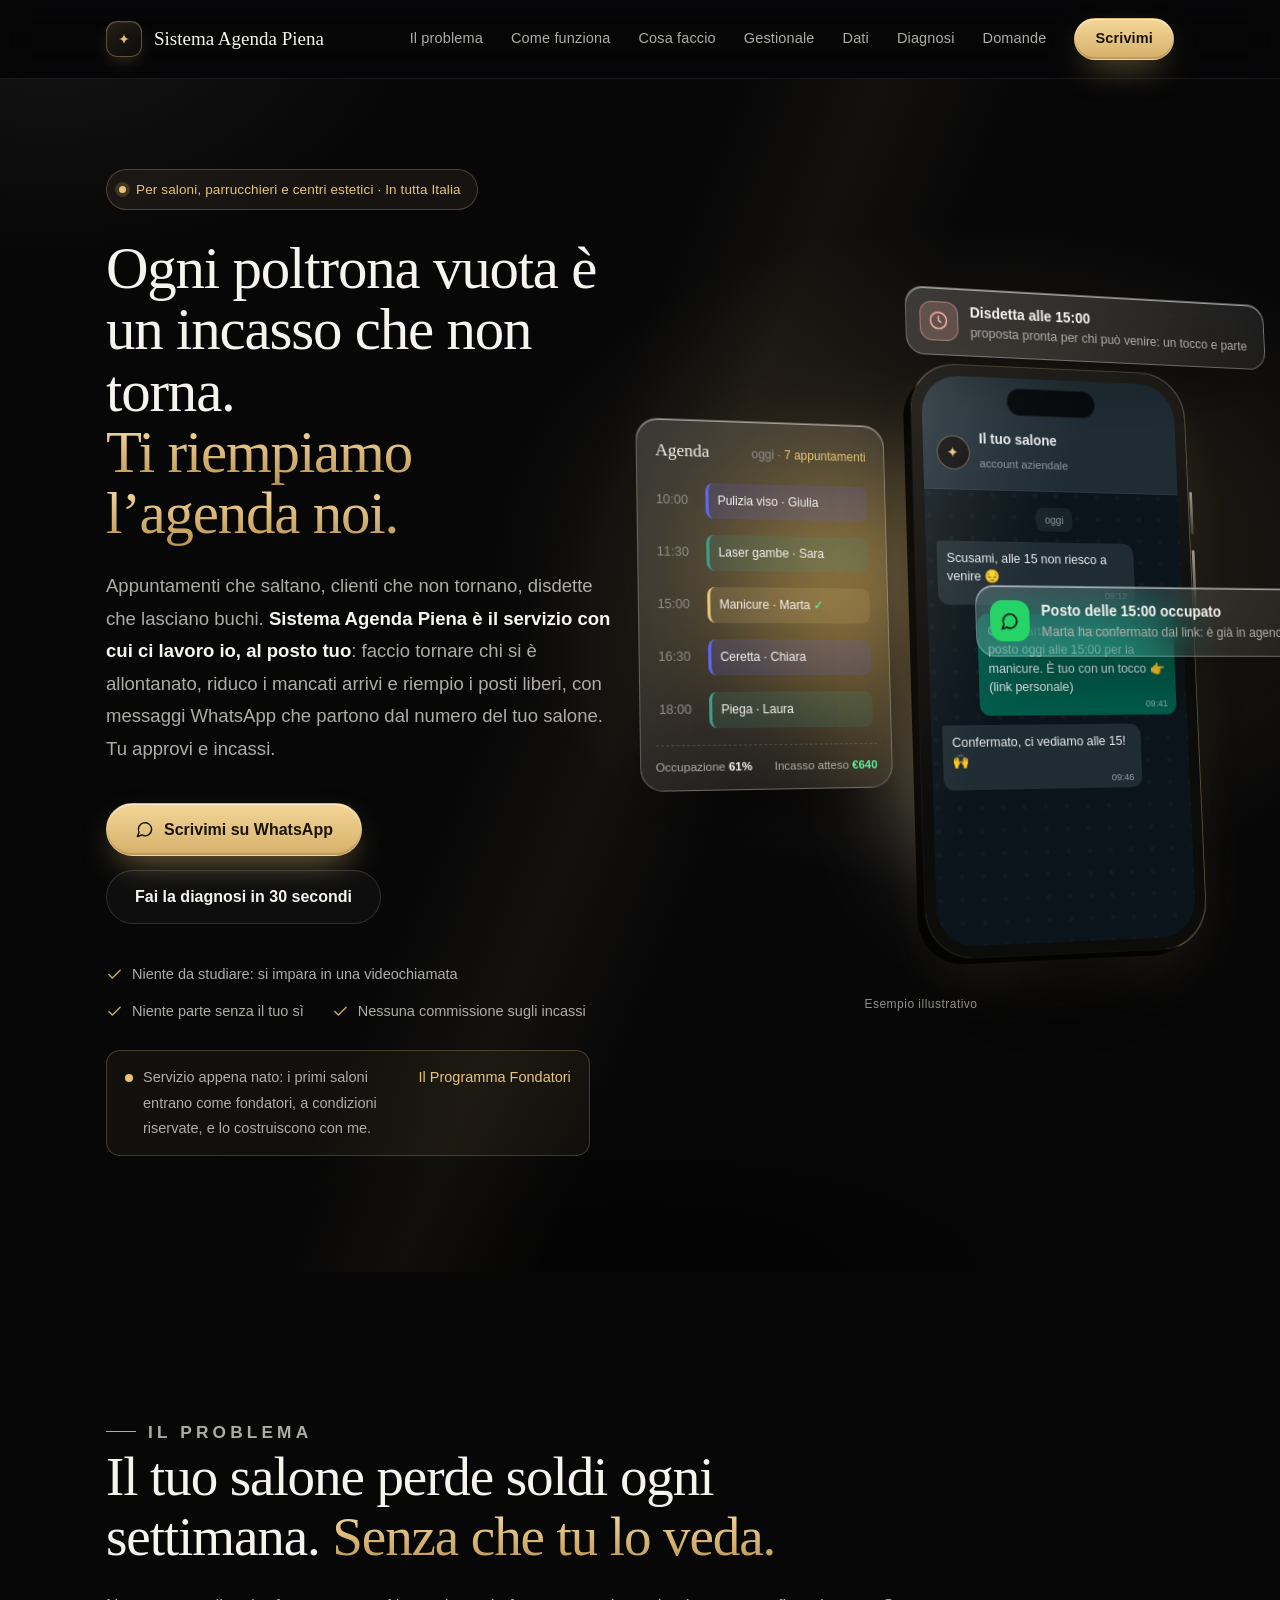
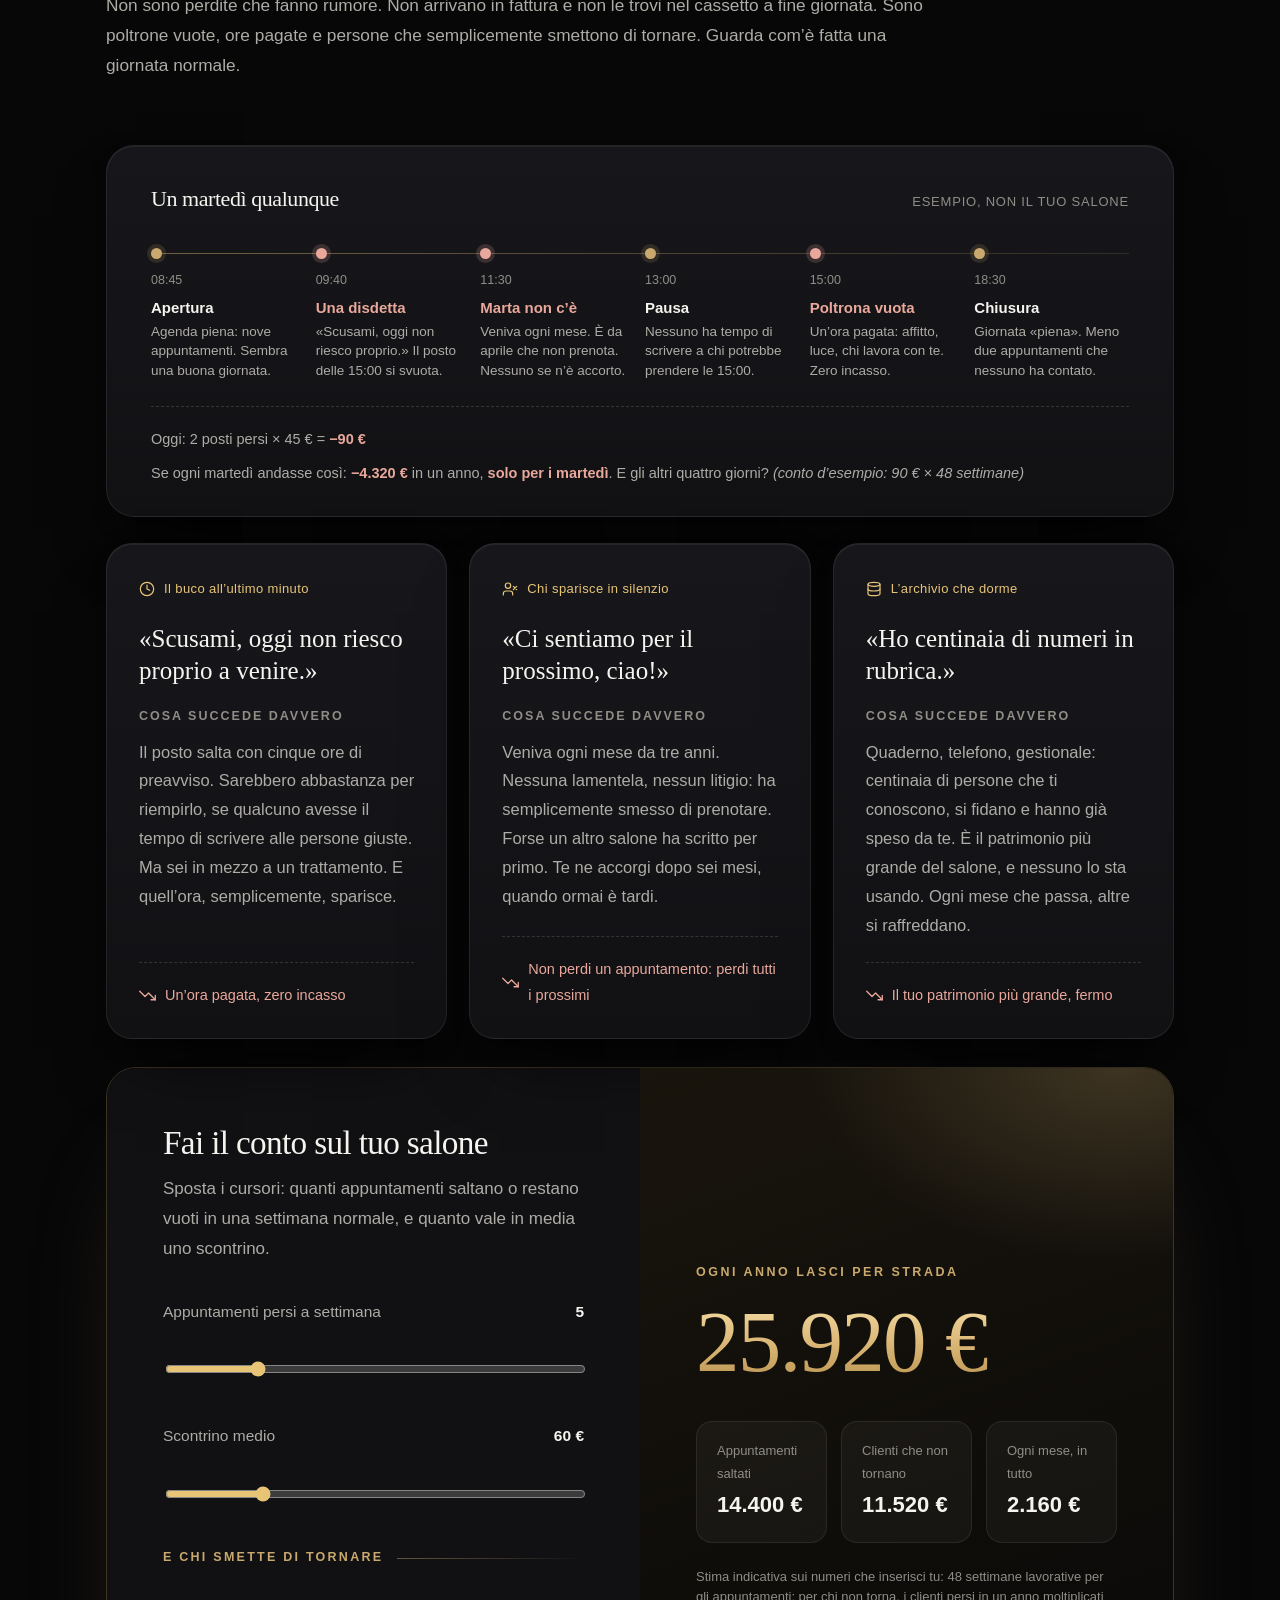
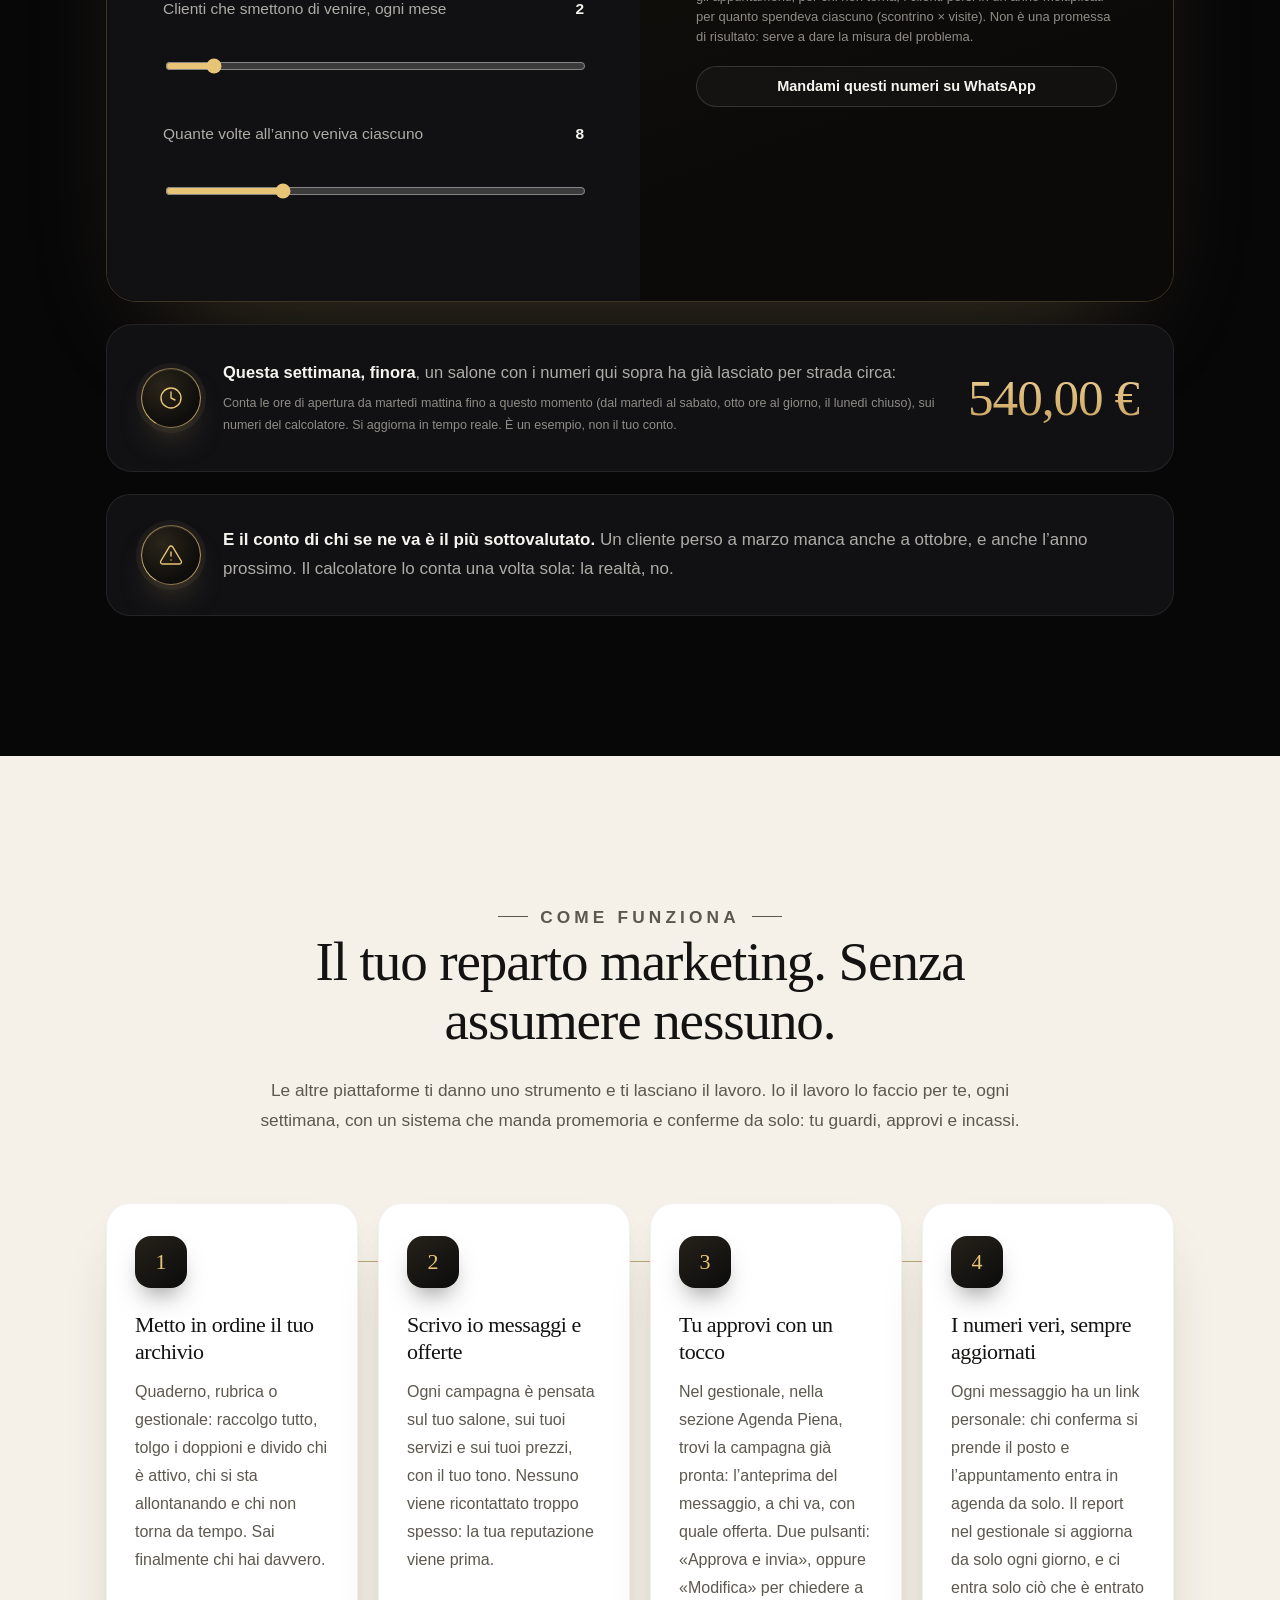
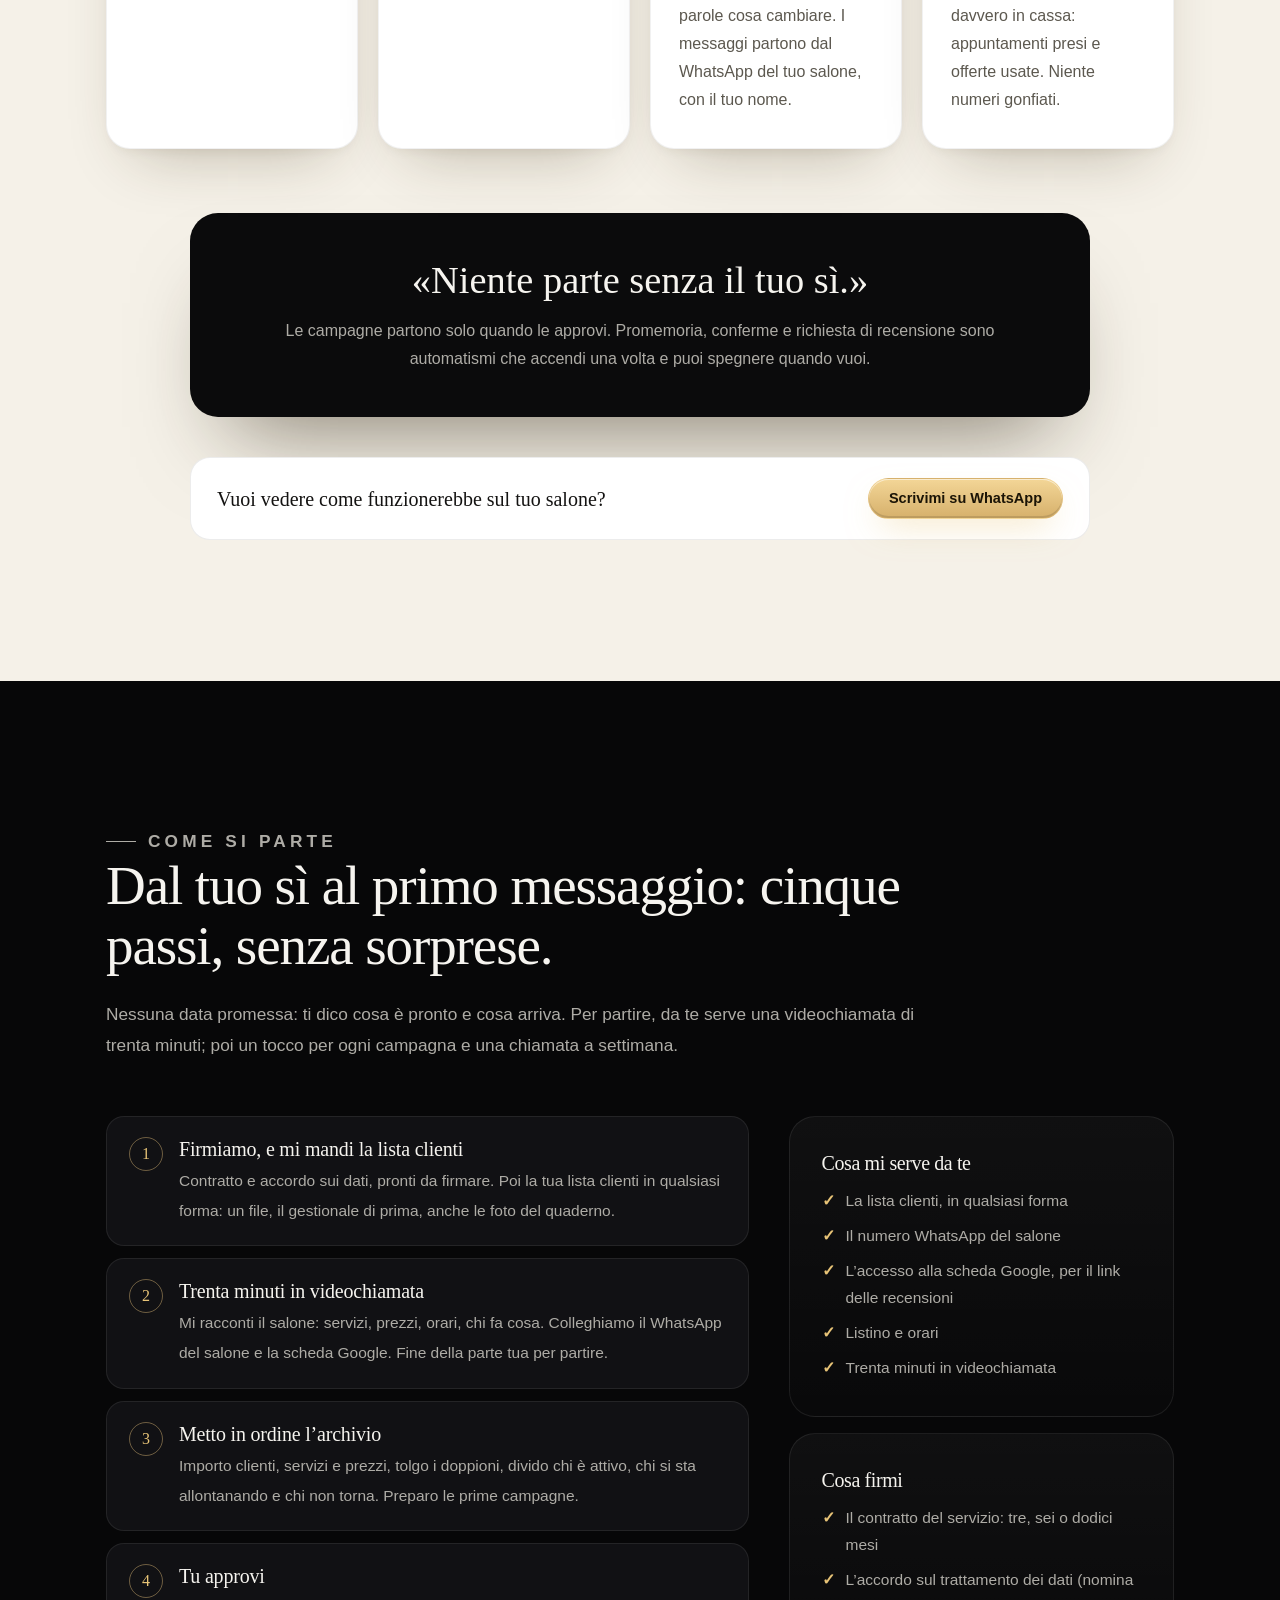
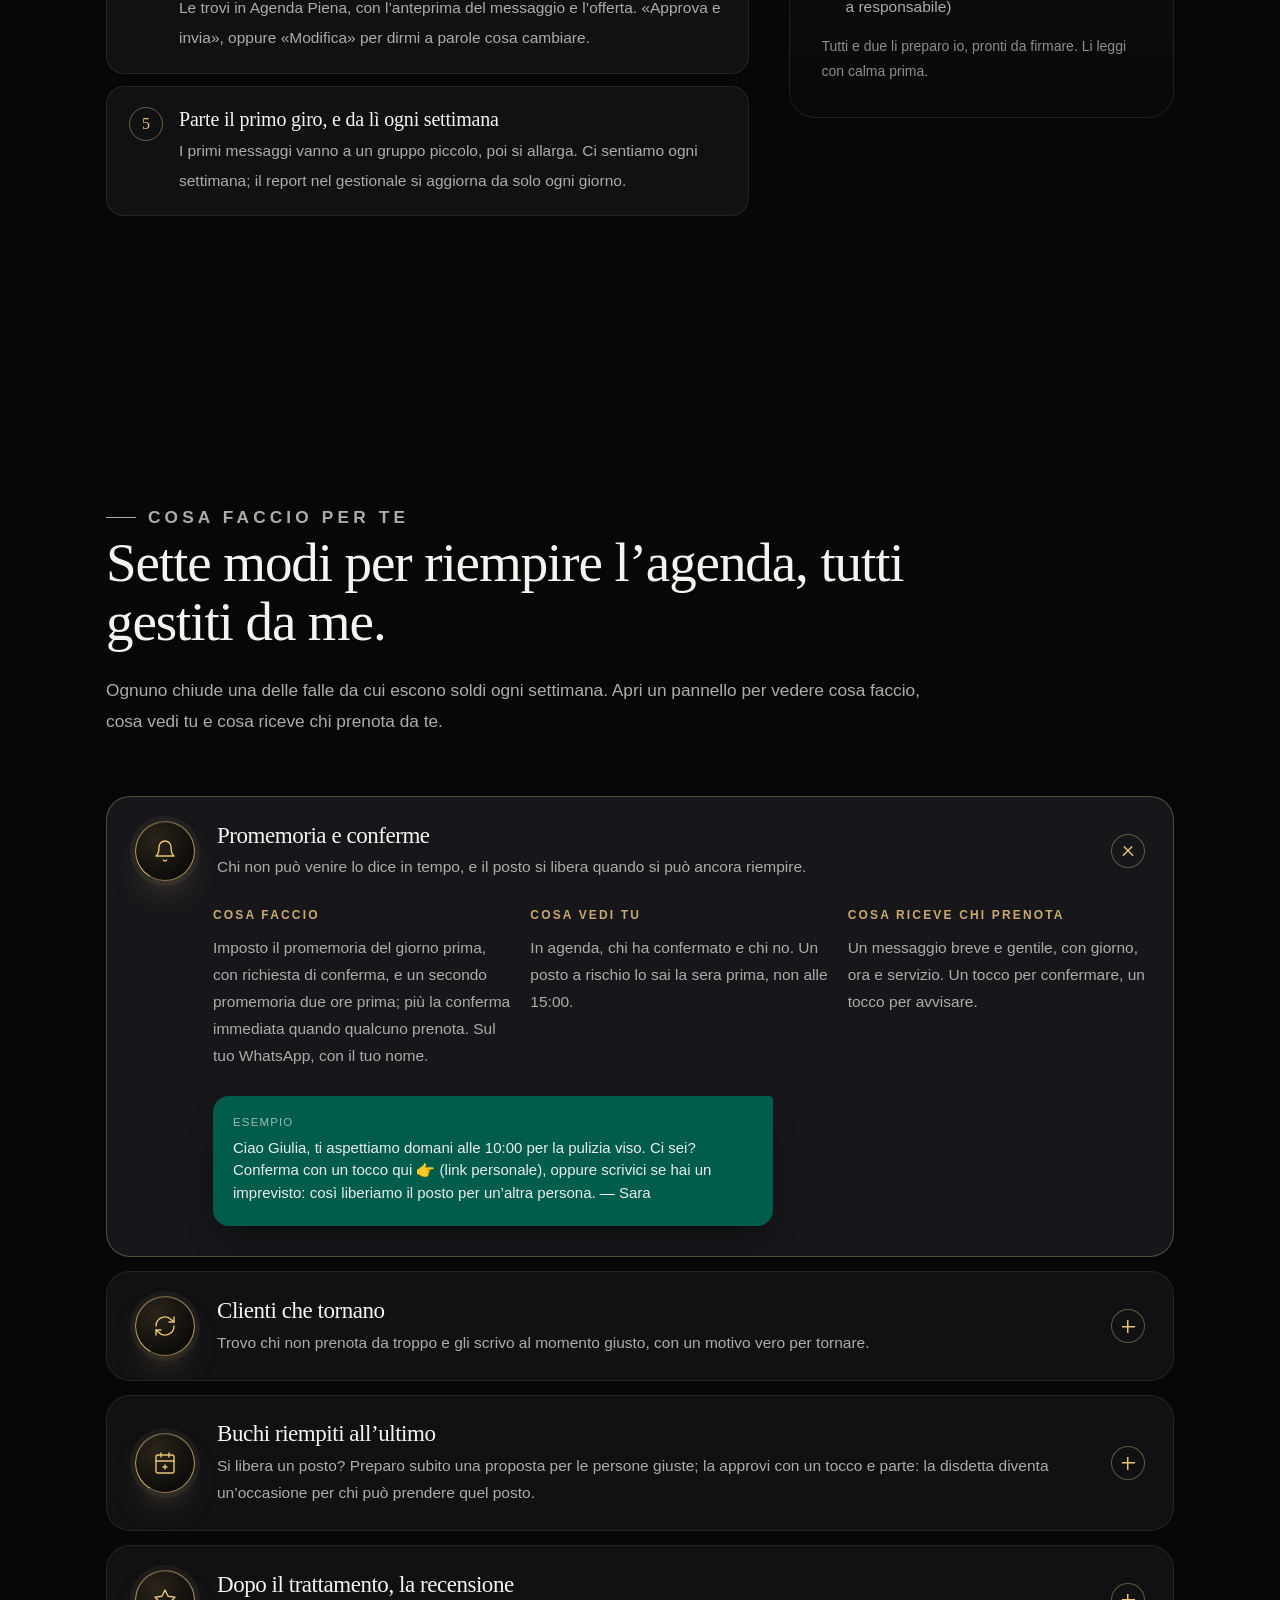
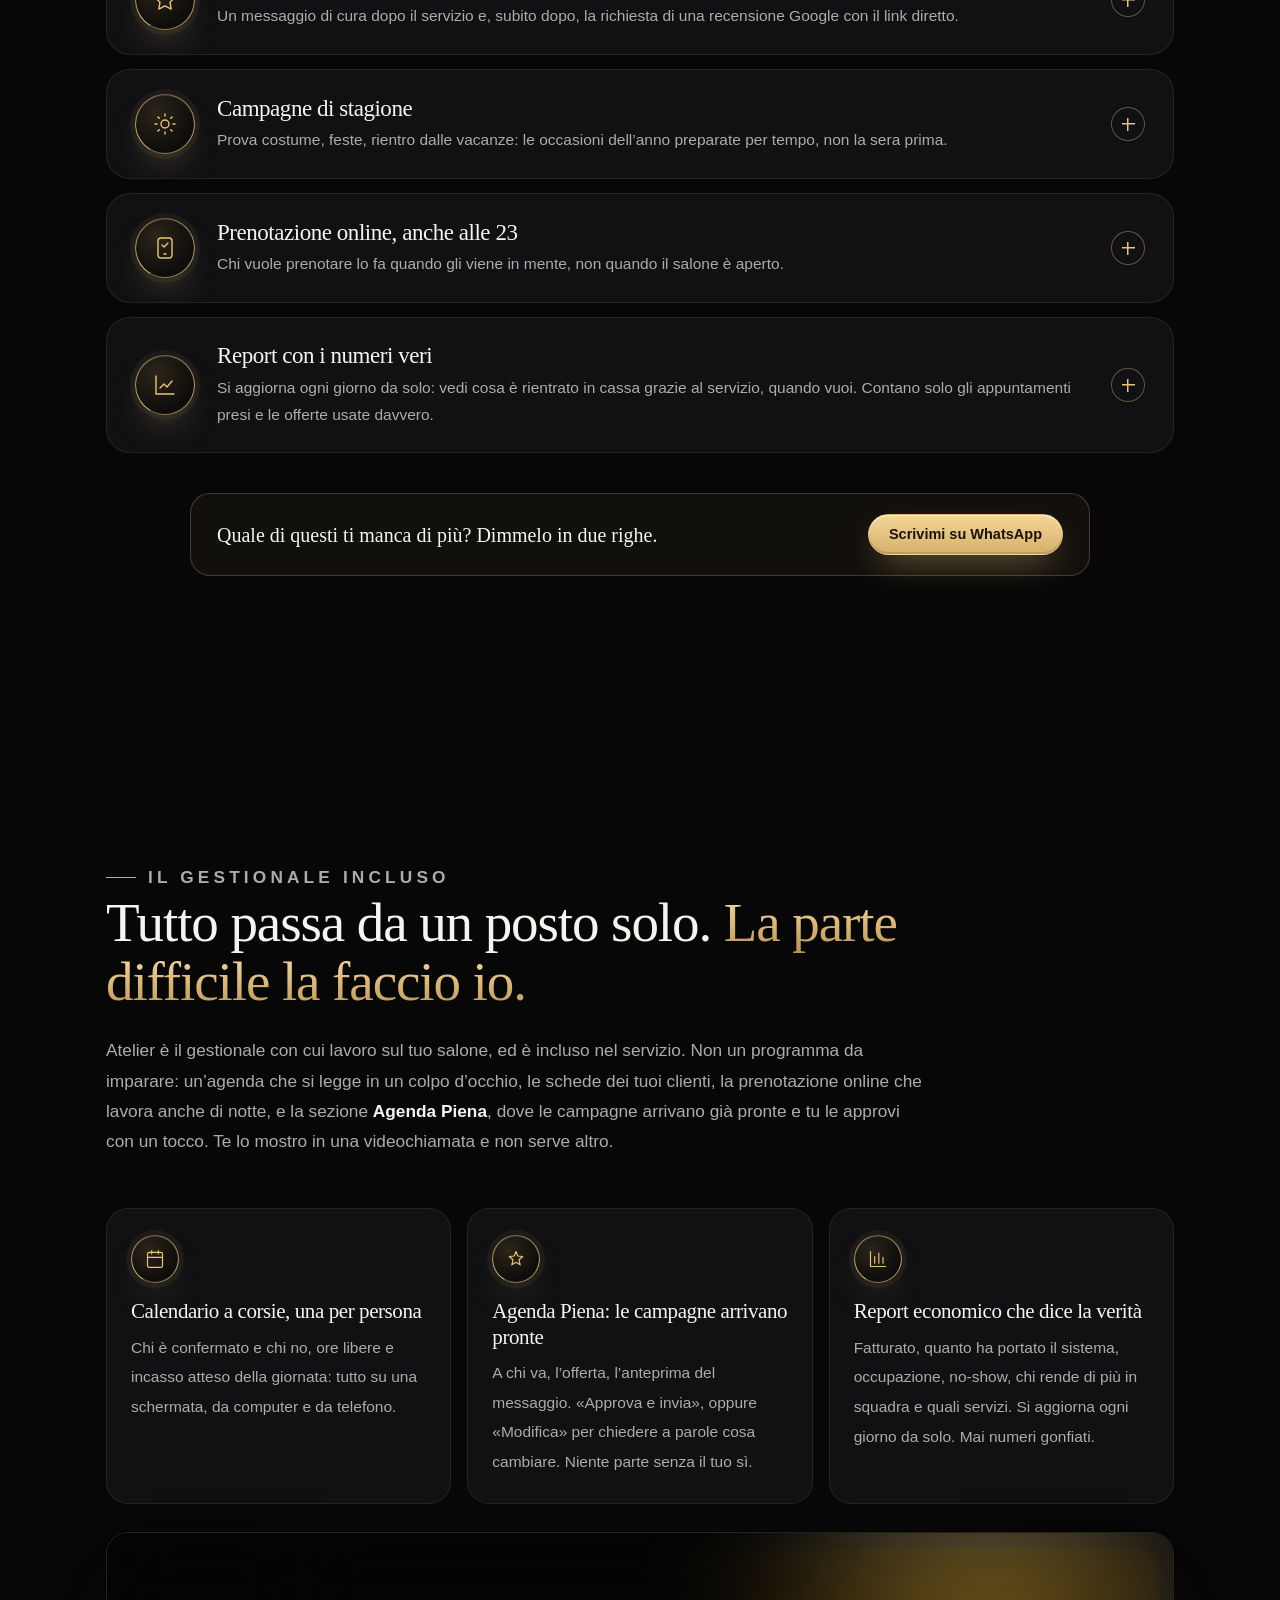
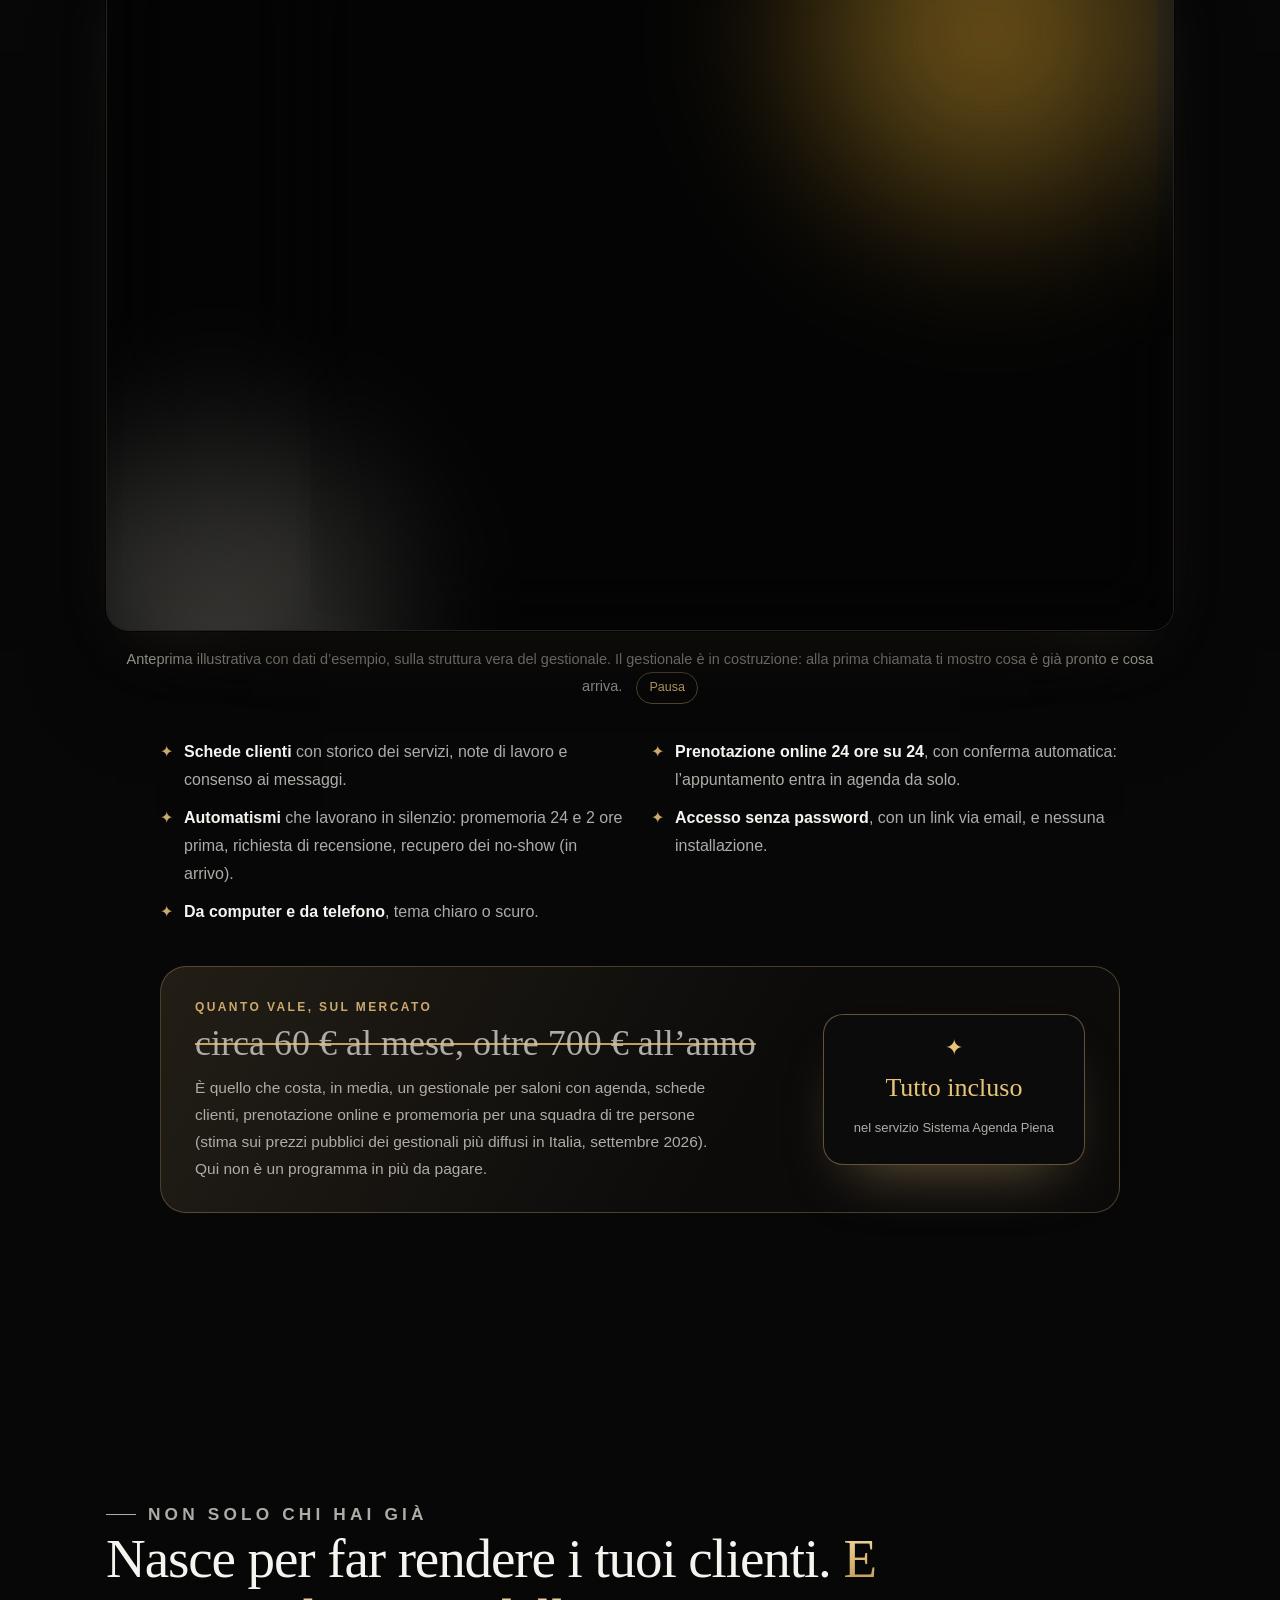
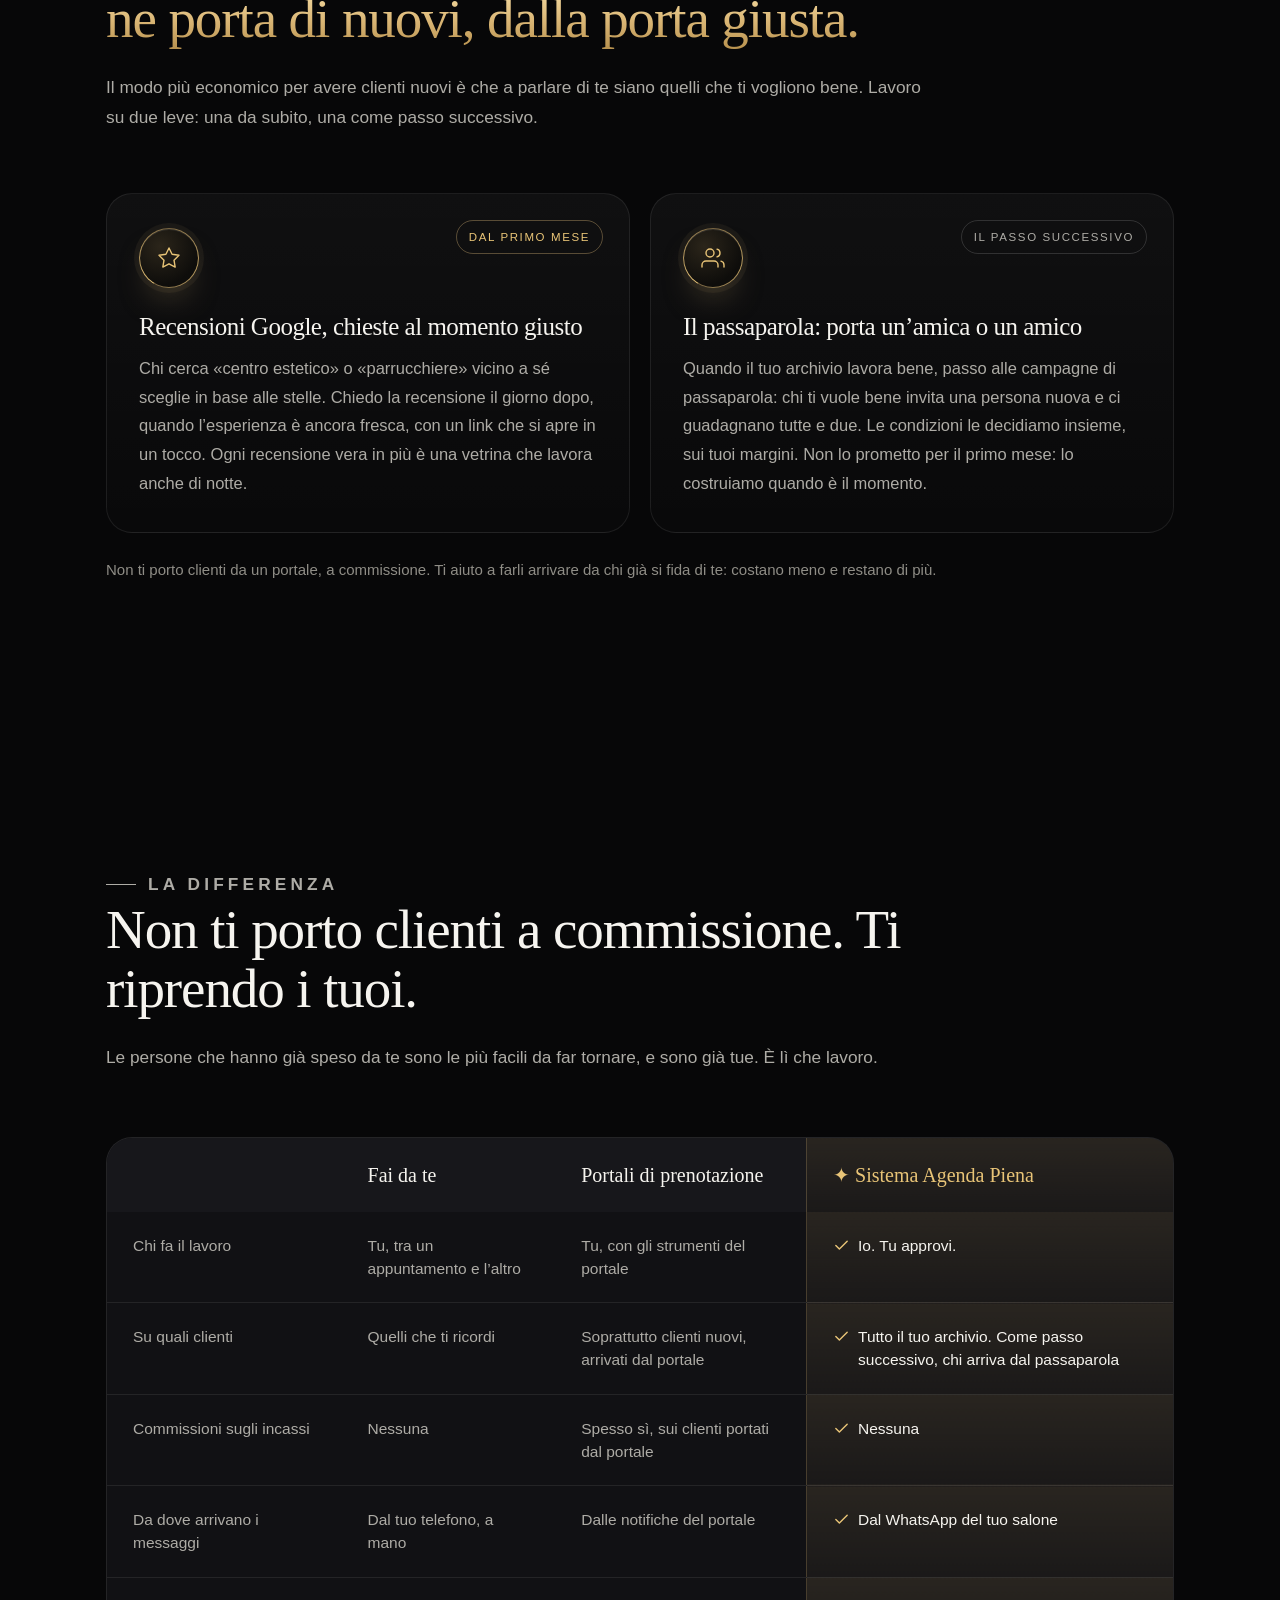
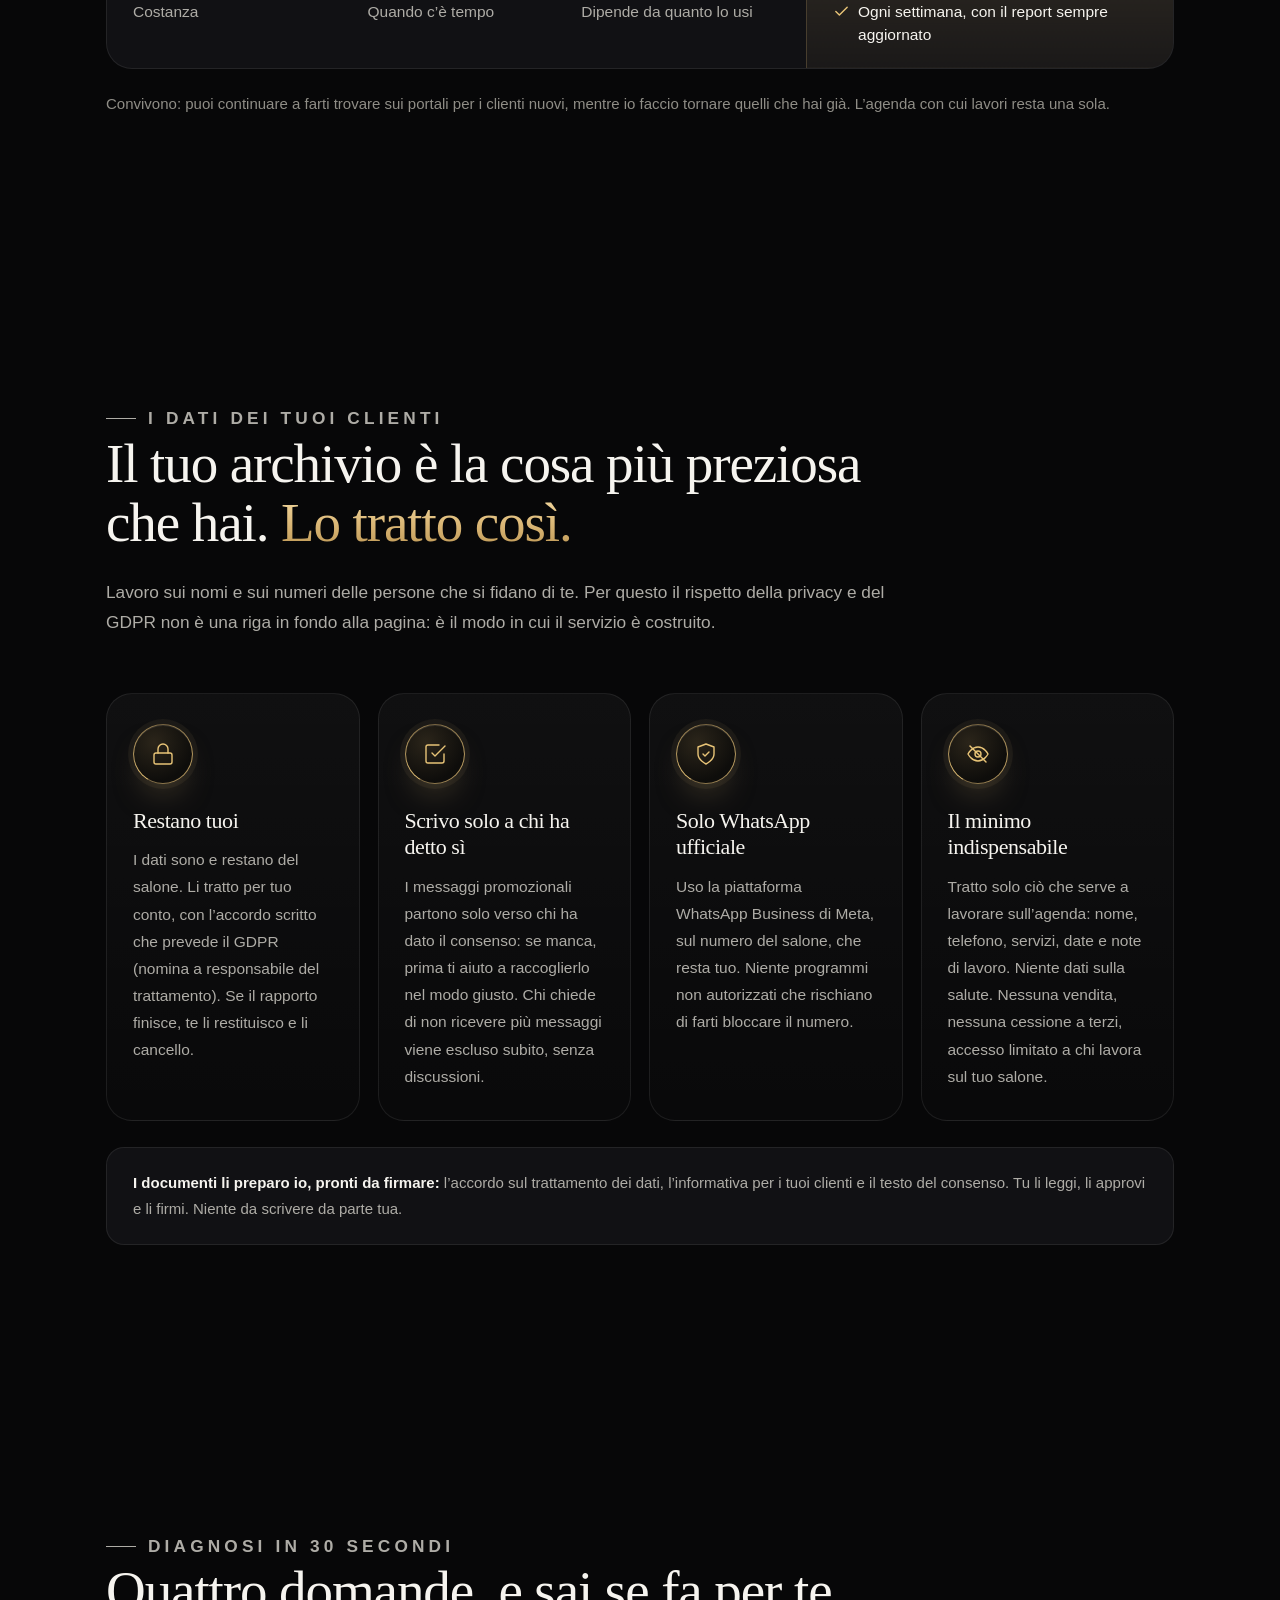
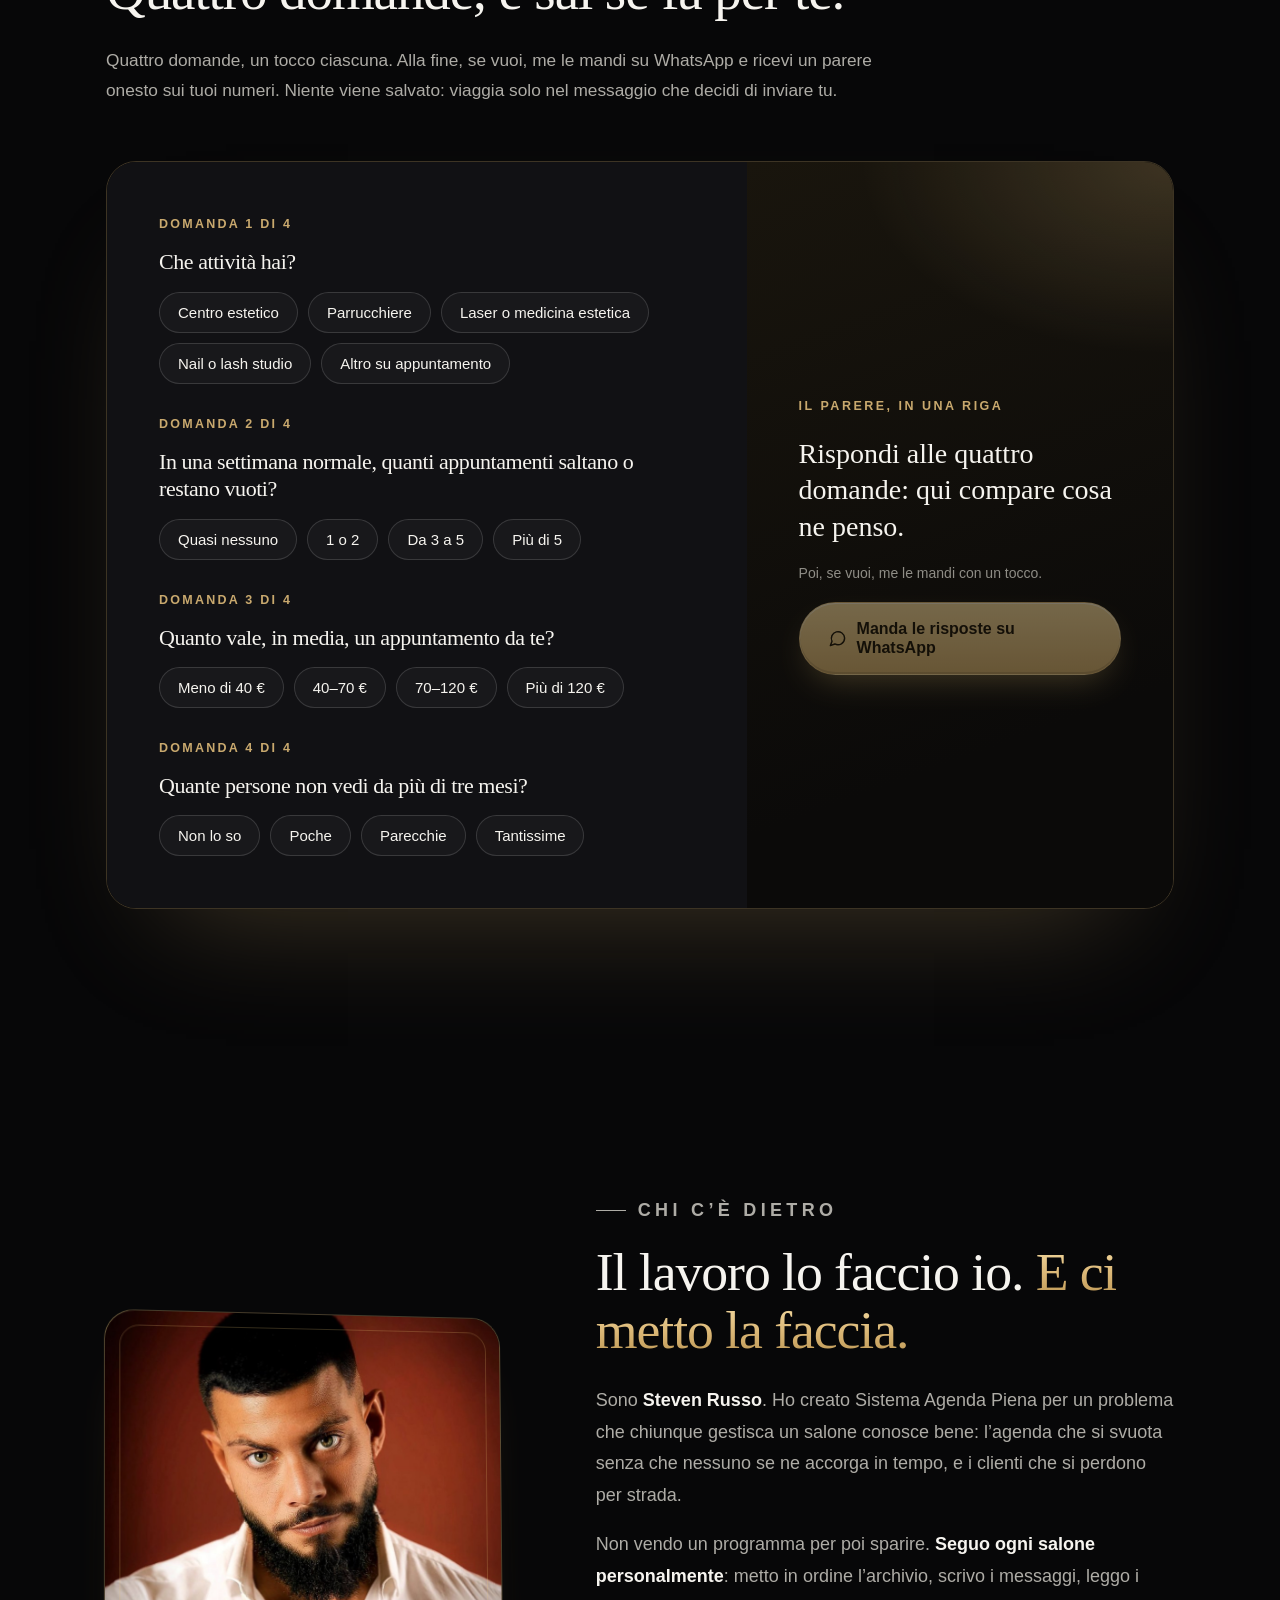
==== index.html @ d2407f97 "Prima pubblicazione del sito di Sistema Agenda Piena Co-Authored-By: Claude Opus 5 <noreply@anthropi" ====
<!doctype html>
<html lang="it">
<head>
<meta charset="utf-8">
<meta name="viewport" content="width=device-width, initial-scale=1">
<title>Sistema Agenda Piena: agenda piena per saloni e centri estetici</title>
<meta name="description" content="Meno appuntamenti mancati, clienti che tornano e buchi riempiti, con WhatsApp dal numero del tuo salone. Milano e provincia in salone, tutta Italia a distanza.">
<link rel="canonical" href="https://sistemaagendapiena.it/">
<meta name="robots" content="index, follow, max-image-preview:large, max-snippet:-1">
<meta name="author" content="Steven Russo">
<meta name="theme-color" content="#070708">
<link rel="icon" href="assets/favicon.svg" type="image/svg+xml">
<link rel="stylesheet" href="assets/site.css">
<link rel="alternate" type="text/plain" href="llms.txt" title="Riassunto per assistenti AI">

<meta property="og:type" content="website">
<meta property="og:locale" content="it_IT">
<meta property="og:site_name" content="Sistema Agenda Piena">
<meta property="og:url" content="https://sistemaagendapiena.it/">
<meta property="og:title" content="Sistema Agenda Piena — Ti riempiamo l’agenda noi">
<meta property="og:description" content="Meno appuntamenti mancati, più clienti che tornano, meno buchi in agenda. Per saloni, parrucchieri e centri estetici. Il lavoro lo faccio io, i messaggi partono dal WhatsApp del tuo salone.">
<meta property="og:image" content="https://sistemaagendapiena.it/assets/og.png">
<meta property="og:image:width" content="1200">
<meta property="og:image:height" content="630">
<meta property="og:image:alt" content="Sistema Agenda Piena — Ti riempiamo l’agenda noi">
<meta name="twitter:card" content="summary_large_image">
<meta name="twitter:title" content="Sistema Agenda Piena — Ti riempiamo l’agenda noi">
<meta name="twitter:description" content="Meno appuntamenti mancati, più clienti che tornano, meno buchi in agenda. Per saloni, parrucchieri e centri estetici.">
<meta name="twitter:image" content="https://sistemaagendapiena.it/assets/og.png">

<script type="application/ld+json">
{
  "@context": "https://schema.org",
  "@graph": [
    {
      "@type": "ProfessionalService",
      "@id": "https://sistemaagendapiena.it/#azienda",
      "name": "Sistema Agenda Piena",
      "legalName": "Russo Steven",
      "alternateName": "Agenda Piena",
      "url": "https://sistemaagendapiena.it/",
      "logo": "https://sistemaagendapiena.it/assets/logo-512.png",
      "image": "https://sistemaagendapiena.it/assets/og.png",
      "description": "Servizio per saloni di bellezza, parrucchieri e centri estetici che fa tornare i clienti che non prenotano da tempo, riduce gli appuntamenti mancati (no-show) e riempie i posti lasciati liberi dalle disdette, con messaggi WhatsApp inviati dal numero del salone. Il lavoro operativo è svolto da Steven Russo; chi gestisce il salone approva ogni invio. Include la richiesta di recensioni Google e, come passo successivo, campagne di passaparola. Il gestionale per agenda e schede clienti è incluso.",
      "slogan": "Ti riempiamo l’agenda noi.",
      "foundingDate": "2026",
      "email": "info@sistemaagendapiena.it",
      "telephone": "+39 338 750 5153",
      "vatID": "IT14794090960",
      "founder": { "@id": "https://sistemaagendapiena.it/#steven-russo" },
      "address": {
        "@type": "PostalAddress",
        "streetAddress": "Via Reali 142, scala 1, interno 1",
        "postalCode": "20037",
        "addressLocality": "Paderno Dugnano",
        "addressRegion": "MI",
        "addressCountry": "IT"
      },
      "areaServed": [
        { "@type": "AdministrativeArea", "name": "Città metropolitana di Milano" },
        { "@type": "AdministrativeArea", "name": "Lombardia" },
        { "@type": "Country", "name": "Italia" }
      ],
      "knowsAbout": [
        "riduzione degli appuntamenti mancati (no-show) in saloni e centri estetici",
        "riattivazione dei clienti che non tornano nei saloni di bellezza",
        "gestione delle disdette dell’ultimo minuto e riempimento dei buchi in agenda",
        "promemoria e conferme degli appuntamenti su WhatsApp",
        "richiesta di recensioni Google per saloni e centri estetici",
        "campagne di passaparola per parrucchieri ed estetiste",
        "marketing sull’archivio clienti per attività su appuntamento",
        "fidelizzazione dei clienti di saloni e centri estetici"
      ],
      "contactPoint": {
        "@type": "ContactPoint",
        "contactType": "informazioni commerciali",
        "telephone": "+39 338 750 5153",
        "email": "info@sistemaagendapiena.it",
        "availableLanguage": "Italian",
        "areaServed": "IT"
      }
    },
    {
      "@type": "Person",
      "@id": "https://sistemaagendapiena.it/#steven-russo",
      "name": "Steven Russo",
      "image": "https://sistemaagendapiena.it/assets/steven-russo-square.jpg",
      "jobTitle": "Fondatore di Sistema Agenda Piena",
      "worksFor": { "@id": "https://sistemaagendapiena.it/#azienda" },
      "email": "info@sistemaagendapiena.it",
      "knowsAbout": ["riduzione dei no-show nei saloni", "riattivazione clienti", "marketing WhatsApp per centri estetici"],
      "address": { "@type": "PostalAddress", "addressLocality": "Paderno Dugnano", "addressRegion": "MI", "addressCountry": "IT" }
    },
    {
      "@type": "Service",
      "@id": "https://sistemaagendapiena.it/#servizio",
      "name": "Sistema Agenda Piena",
      "serviceType": "Riattivazione clienti, riduzione dei no-show e riempimento dell’agenda per saloni e centri estetici",
      "provider": { "@id": "https://sistemaagendapiena.it/#azienda" },
      "areaServed": [
        { "@type": "AdministrativeArea", "name": "Città metropolitana di Milano" },
        { "@type": "Country", "name": "Italia" }
      ],
      "audience": { "@type": "BusinessAudience", "audienceType": "Saloni di bellezza, parrucchieri, centri estetici, centri laser, nail e lash studio" },
      "description": "Servizio svolto per conto del salone: ordine e segmentazione dell’archivio clienti, promemoria e conferme degli appuntamenti su WhatsApp, campagne per far tornare i clienti fermi, proposte per riempire i posti liberati all’ultimo minuto, messaggi dopo il servizio e richiesta di recensioni Google, campagne stagionali, report economico aggiornato ogni giorno. Come passo successivo, campagne di passaparola. I messaggi partono dal numero WhatsApp del salone e vengono inviati solo dopo l’approvazione di chi gestisce il salone. Gestionale incluso.",
      "hasOfferCatalog": {
        "@type": "OfferCatalog",
        "name": "Cosa comprende il servizio",
        "itemListElement": [
          { "@type": "Offer", "itemOffered": { "@type": "Service", "name": "Promemoria e conferme degli appuntamenti su WhatsApp" } },
          { "@type": "Offer", "itemOffered": { "@type": "Service", "name": "Riattivazione dei clienti che non tornano" } },
          { "@type": "Offer", "itemOffered": { "@type": "Service", "name": "Riempimento dei posti liberati da disdette all’ultimo minuto" } },
          { "@type": "Offer", "itemOffered": { "@type": "Service", "name": "Messaggi dopo il servizio e richiesta di recensioni Google" } },
          { "@type": "Offer", "itemOffered": { "@type": "Service", "name": "Campagne stagionali" } },
          { "@type": "Offer", "itemOffered": { "@type": "Service", "name": "Prenotazione online 24 ore su 24 con conferma automatica" } },
          { "@type": "Offer", "itemOffered": { "@type": "Service", "name": "Report economico aggiornato ogni giorno con i risultati incassati" } },
          { "@type": "Offer", "itemOffered": { "@type": "SoftwareApplication", "name": "Gestionale Atelier: agenda, schede clienti, prenotazione online (in costruzione)", "applicationCategory": "BusinessApplication", "description": "Incluso nel servizio. In costruzione: alla prima chiamata viene mostrato cosa è già pronto e cosa arriva." } }
        ]
      }
    },
    {
      "@type": "WebSite",
      "@id": "https://sistemaagendapiena.it/#sito",
      "url": "https://sistemaagendapiena.it/",
      "name": "Sistema Agenda Piena",
      "inLanguage": "it-IT",
      "publisher": { "@id": "https://sistemaagendapiena.it/#azienda" }
    },
    {
      "@type": "WebPage",
      "@id": "https://sistemaagendapiena.it/#pagina",
      "url": "https://sistemaagendapiena.it/",
      "name": "Sistema Agenda Piena: agenda piena per saloni e centri estetici",
      "isPartOf": { "@id": "https://sistemaagendapiena.it/#sito" },
      "about": { "@id": "https://sistemaagendapiena.it/#servizio" },
      "primaryImageOfPage": "https://sistemaagendapiena.it/assets/og.png",
      "inLanguage": "it-IT",
      "dateModified": "2026-09-16"
    },
    {
      "@type": "ItemList",
      "@id": "https://sistemaagendapiena.it/#guide",
      "name": "Guide per chi gestisce un salone",
      "itemListElement": [
        { "@type": "ListItem", "position": 1, "url": "https://sistemaagendapiena.it/guide/appuntamenti-mancati.html", "name": "Clienti che non si presentano: come ridurre gli appuntamenti mancati" },
        { "@type": "ListItem", "position": 2, "url": "https://sistemaagendapiena.it/guide/clienti-che-non-tornano.html", "name": "Clienti che non tornano più: come riattivarli senza essere insistenti" },
        { "@type": "ListItem", "position": 3, "url": "https://sistemaagendapiena.it/guide/buchi-in-agenda.html", "name": "Disdette all’ultimo minuto: come riempire i buchi in agenda" },
        { "@type": "ListItem", "position": 4, "url": "https://sistemaagendapiena.it/guide/recensioni-google.html", "name": "Come avere più recensioni Google per il tuo salone" },
        { "@type": "ListItem", "position": 5, "url": "https://sistemaagendapiena.it/guide/passaparola.html", "name": "Il passaparola che funziona: porta un’amica o un amico, senza svendere" }
      ]
    },
    {
      "@type": "FAQPage",
      "@id": "https://sistemaagendapiena.it/#domande",
      "mainEntity": [
        {
          "@type": "Question",
          "name": "Che cos’è Sistema Agenda Piena?",
          "acceptedAnswer": { "@type": "Answer", "text": "Sistema Agenda Piena è un servizio per saloni di bellezza, parrucchieri e centri estetici che fa tornare i clienti che non prenotano da tempo, riduce gli appuntamenti mancati e riempie i posti lasciati liberi dalle disdette. I messaggi partono su WhatsApp dal numero del salone. Il lavoro, cioè mettere in ordine l’archivio clienti, scrivere messaggi e offerte e leggere i risultati, lo faccio io, Steven Russo; chi gestisce il salone approva ogni invio. Il gestionale per agenda e schede clienti è incluso nel servizio." }
        },
        {
          "@type": "Question",
          "name": "Come si riducono gli appuntamenti mancati in un salone o in un centro estetico?",
          "acceptedAnswer": { "@type": "Answer", "text": "Le misure che funzionano sono semplici: un promemoria con richiesta di conferma il giorno prima, un modo facile per disdire in tempo, una regola di disdetta chiara comunicata al momento della prenotazione e un sistema rapido per riassegnare il posto quando qualcuno disdice. La difficoltà, di solito, non è sapere cosa fare ma farlo ogni giorno senza eccezioni. Sistema Agenda Piena se ne occupa al posto del salone." }
        },
        {
          "@type": "Question",
          "name": "Come far tornare i clienti che non si vedono da mesi?",
          "acceptedAnswer": { "@type": "Answer", "text": "Prima bisogna sapere chi sono: le persone che venivano con regolarità e hanno smesso. Poi serve un messaggio personale, con un motivo concreto per tornare, inviato al momento giusto e senza insistere. Per i messaggi promozionali serve il consenso di chi li riceve. Io individuo questi clienti nell’archivio del salone, preparo i messaggi e li invio solo dopo l’approvazione di chi gestisce il salone." }
        },
        {
          "@type": "Question",
          "name": "Cosa fare quando si libera un posto all’ultimo minuto?",
          "acceptedAnswer": { "@type": "Answer", "text": "Agire subito: avvisare le persone che potrebbero volere quel servizio in quella fascia oraria, con una proposta chiara e una scadenza breve. Più passano le ore, più è difficile riempire il posto. Con Sistema Agenda Piena preparo la proposta in poco tempo, sui prezzi del salone, e parte su WhatsApp appena chi gestisce il salone la approva con un tocco. Ha un link personale dove servizio e orario sono già inseriti: chi conferma per primo si prende il posto e l’appuntamento entra in agenda da solo." }
        },
        {
          "@type": "Question",
          "name": "Porta anche clienti nuovi?",
          "acceptedAnswer": { "@type": "Answer", "text": "Il servizio nasce per far rendere i clienti che il salone ha già, che sono i più facili da far tornare. Ma porta clienti nuovi in modo indiretto: dal primo mese chiedo le recensioni Google al momento giusto, e più recensioni vere significano più persone che scelgono il salone quando cercano su Google. Quando l’archivio lavora bene, il passo successivo sono le campagne di passaparola: porta un’amica o un amico, con un vantaggio per entrambi, a condizioni decise insieme." }
        },
        {
          "@type": "Question",
          "name": "Come tratti i dati dei clienti del salone (GDPR)?",
          "acceptedAnswer": { "@type": "Answer", "text": "I dati restano del salone: li tratto per tuo conto, con un accordo scritto come prevede il GDPR (nomina a responsabile del trattamento), e se il rapporto finisce te li restituisco e li cancello. I messaggi promozionali vanno solo a chi ha dato il consenso, e chi chiede di non ricevere più messaggi viene escluso subito. Uso solo la piattaforma ufficiale WhatsApp Business di Meta, sul numero del salone, e tratto il minimo indispensabile: nome, telefono, servizi, date e note di lavoro, nessun dato sulla salute. Nessuna vendita o cessione dei dati a terzi. I documenti (accordo sul trattamento, informativa per i clienti, testo del consenso) li preparo io, pronti da firmare." }
        },
        {
          "@type": "Question",
          "name": "Cosa serve per partire, e quanto tempo mi chiede?",
          "acceptedAnswer": { "@type": "Answer", "text": "Da te servono cinque cose: la lista clienti in qualsiasi forma (anche le foto del quaderno), il numero WhatsApp del salone, l’accesso alla scheda Google per il link delle recensioni, listino e orari, e trenta minuti in videochiamata. Firmi il contratto del servizio (tre, sei o dodici mesi) e l’accordo sul trattamento dei dati, che preparo io. Poi importo io clienti, servizi e prezzi, preparo le prime campagne e tu le approvi: il resto del tuo tempo è un tocco per ogni campagna e una chiamata a settimana." }
        },
        {
          "@type": "Question",
          "name": "Uso già un gestionale, o il quaderno: cosa cambia?",
          "acceptedAnswer": { "@type": "Answer", "text": "Atelier prende il posto dell’agenda che usi oggi, ma non è un programma da studiare: è semplice come un calendario e si impara in una videochiamata. I tuoi clienti, i servizi e i prezzi li importo io prima di partire, così non ricominci da zero e non tieni due agende. È pensato per unire il lavoro di tutti i giorni con il servizio: ogni appuntamento segnato è anche un promemoria che parte, un posto che si può riempire se salta, un numero vero nel report." }
        },
        {
          "@type": "Question",
          "name": "Devo imparare a usare un nuovo programma?",
          "acceptedAnswer": { "@type": "Answer", "text": "Quasi niente. Atelier prende il posto della tua agenda ed è semplice come un calendario: te lo mostro in trenta minuti di videochiamata. Le campagne le trovi già pronte, le leggi e le approvi con un tocco. Niente parte senza il tuo sì." }
        },
        {
          "@type": "Question",
          "name": "Da quale numero partono i messaggi WhatsApp, e chi paga i messaggi?",
          "acceptedAnswer": { "@type": "Answer", "text": "I messaggi partono dal numero WhatsApp del salone, quello che i clienti conoscono già, e l’account resta di proprietà del salone. Le conferme dal link entrano in agenda da sole; se qualcuno risponde a parole, il messaggio arriva sul WhatsApp del salone e risponde il salone, come sempre. I costi dei messaggi WhatsApp sono a carico del salone, senza alcun ricarico, e vengono spiegati prima di iniziare." }
        },
        {
          "@type": "Question",
          "name": "In quali zone lavora Sistema Agenda Piena?",
          "acceptedAnswer": { "@type": "Answer", "text": "Ho sede a Paderno Dugnano (MI) e lavoro con saloni e centri estetici di tutta Italia: il servizio si svolge a distanza, in videochiamata e su WhatsApp, e sono sempre raggiungibile. Per i primi saloni fondatori di Milano e provincia è possibile anche un incontro di persona." }
        },
        {
          "@type": "Question",
          "name": "Quanto costa Sistema Agenda Piena?",
          "acceptedAnswer": { "@type": "Answer", "text": "Il prezzo viene comunicato in chiaro alla prima chiamata, dopo aver verificato insieme, numeri alla mano, se il servizio conviene al salone. Se non conviene, te lo dico io per primo. Scegli tu la durata: tre, sei o dodici mesi; alla scadenza si decide se continuare, senza rinnovi automatici a sorpresa." }
        },
        {
          "@type": "Question",
          "name": "Funziona anche per parrucchieri, estetiste e centri laser?",
          "acceptedAnswer": { "@type": "Answer", "text": "Sì. Il servizio è pensato per le attività della bellezza che lavorano su appuntamento: saloni, parrucchieri, centri estetici, centri laser, nail e lash studio. Il presupposto è avere clienti che tornano nel tempo." }
        },
        {
          "@type": "Question",
          "name": "Con quanti saloni lavori oggi?",
          "acceptedAnswer": { "@type": "Answer", "text": "Sistema Agenda Piena è appena nato e sto accogliendo i primi saloni fondatori, a condizioni riservate. Alla prima chiamata ti mostro il gestionale e ti dico con precisione cosa è già pronto e cosa è in costruzione." }
        }
      ]
    }
  ]
}
</script>
</head>
<body>
<a class="skip" href="#contenuto">Vai al contenuto</a>
<div class="progress" aria-hidden="true"></div>
<a class="wa-fixed" id="wa-fixed" href="https://wa.me/393387505153?text=Ciao%20Steven%2C%20ho%20visto%20il%20sito%20di%20Sistema%20Agenda%20Piena%20e%20vorrei%20capire%20se%20fa%20per%20il%20mio%20salone." aria-label="Scrivimi su WhatsApp"><svg viewBox="0 0 24 24" fill="none" stroke="currentColor" stroke-width="2" stroke-linecap="round" stroke-linejoin="round" aria-hidden="true"><path d="M21 11.5a8.4 8.4 0 0 1-12.4 7.4L3 21l2.1-5.4A8.4 8.4 0 1 1 21 11.5z"/></svg><span>WhatsApp</span></a>

<header class="site-header">
  <div class="container">
    <a class="logo" href="index.html" aria-label="Sistema Agenda Piena, pagina iniziale">
      <span class="logo-mark" aria-hidden="true"><svg viewBox="0 0 64 64" aria-hidden="true" focusable="false"><path d="M32 12c1.6 9.6 5.6 14.4 16 16-10.4 1.6-14.4 6.4-16 16-1.6-9.6-5.6-14.4-16-16 10.4-1.6 14.4-6.4 16-16z" transform="translate(0 4)" fill="currentColor"/></svg></span>
      <span>Sistema Agenda Piena</span>
    </a>
    <nav class="nav" aria-label="Menu principale">
      <a class="nav-link" href="#problema">Il problema</a>
      <a class="nav-link" href="#come-funziona">Come funziona</a>
      <a class="nav-link" href="#servizi">Cosa faccio</a>
      <a class="nav-link" href="#gestionale">Gestionale</a>
      <a class="nav-link" href="#dati">Dati</a>
      <a class="nav-link" href="#diagnosi">Diagnosi</a>
      <a class="nav-link" href="#domande">Domande</a>
      <a class="btn btn-gold btn-sm" href="https://wa.me/393387505153?text=Ciao%20Steven%2C%20ho%20visto%20il%20sito%20di%20Sistema%20Agenda%20Piena%20e%20vorrei%20capire%20se%20fa%20per%20il%20mio%20salone.">Scrivimi</a>
      <details class="menu">
        <summary aria-label="Apri il menu">Menu</summary>
        <div class="menu-list">
          <a href="#problema">Il problema</a><a href="#come-funziona">Come funziona</a><a href="#come-si-parte">Come si parte</a><a href="#servizi">Cosa faccio</a><a href="#gestionale">Gestionale</a><a href="#dati">Dati</a><a href="#diagnosi">Diagnosi</a><a href="#domande">Domande</a><a href="guide/">Guide</a>
        </div>
      </details>
    </nav>
  </div>
</header>

<main id="contenuto">

  <!-- ============ APERTURA ============ -->
  <section class="hero">
    <div class="hero-bg" aria-hidden="true"></div>
    <div class="container hero-grid">
      <div class="hero-copy">
        <span class="pill"><span class="dot" aria-hidden="true"></span>Per saloni, parrucchieri e centri estetici · In tutta Italia</span>
        <h1>Ogni poltrona vuota è un incasso che non torna.<br><span class="gold-text">Ti riempiamo l’agenda noi.</span></h1>
        <p class="lead">
          Appuntamenti che saltano, clienti che non tornano, disdette che lasciano buchi.
          <strong>Sistema Agenda Piena è il servizio con cui ci lavoro io, al posto tuo</strong>:
          faccio tornare chi si è allontanato, riduco i mancati arrivi e riempio i posti liberi,
          con messaggi WhatsApp che partono dal numero del tuo salone. Tu approvi e incassi.
        </p>
        <div class="cta-row">
          <a class="btn btn-gold" href="https://wa.me/393387505153?text=Ciao%20Steven%2C%20ho%20visto%20il%20sito%20di%20Sistema%20Agenda%20Piena%20e%20vorrei%20capire%20se%20fa%20per%20il%20mio%20salone.">
            <svg viewBox="0 0 24 24" fill="none" stroke="currentColor" stroke-width="1.8" stroke-linecap="round" stroke-linejoin="round" aria-hidden="true"><path d="M21 11.5a8.4 8.4 0 0 1-12.4 7.4L3 21l2.1-5.4A8.4 8.4 0 1 1 21 11.5z"/></svg>
            Scrivimi su WhatsApp
          </a>
          <a class="btn btn-ghost" href="#diagnosi">Fai la diagnosi in 30 secondi</a>
        </div>
        <ul class="assurances">
          <li><svg viewBox="0 0 24 24" fill="none" stroke="currentColor" stroke-width="2" stroke-linecap="round" stroke-linejoin="round" aria-hidden="true"><path d="M20 6 9 17l-5-5"/></svg>Niente da studiare: si impara in una videochiamata</li>
          <li><svg viewBox="0 0 24 24" fill="none" stroke="currentColor" stroke-width="2" stroke-linecap="round" stroke-linejoin="round" aria-hidden="true"><path d="M20 6 9 17l-5-5"/></svg>Niente parte senza il tuo sì</li>
          <li><svg viewBox="0 0 24 24" fill="none" stroke="currentColor" stroke-width="2" stroke-linecap="round" stroke-linejoin="round" aria-hidden="true"><path d="M20 6 9 17l-5-5"/></svg>Nessuna commissione sugli incassi</li>
        </ul>
        <p class="early"><span class="dot" aria-hidden="true"></span>Servizio appena nato: i primi saloni entrano come fondatori, a condizioni riservate, e lo costruiscono con me. <a href="#fondatori">Il Programma Fondatori</a></p>
      </div>

      <div class="stage glassy" aria-hidden="true">
        <div class="stage-inner" id="stage">
          <span class="orb o1"></span><span class="orb o2"></span><span class="orb o3"></span>
          <div class="agenda-card">
            <div class="ag-head"><b>Agenda</b><span>oggi · <em>7 appuntamenti</em></span></div>
            <div class="slot" style="--c:#6366f1"><time>10:00</time><span>Pulizia viso · Giulia</span></div>
            <div class="slot" style="--c:#3e9e88"><time>11:30</time><span>Laser gambe · Sara</span></div>
            <div class="slot" style="--c:#d98a4a" data-s="2" id="slot-15"><time>15:00</time><span>Manicure · Anna</span></div>
            <div class="slot" style="--c:#6366f1" data-s="3"><time>16:30</time><span>Ceretta · Chiara</span></div>
            <div class="slot" style="--c:#3e9e88"><time>18:00</time><span>Piega · Laura</span></div>
            <div class="ag-foot"><span>Occupazione <b>61%</b></span><span>Incasso atteso <b class="green">€640</b></span></div>
          </div>

          <div class="phone">
            <i class="side s1"></i><i class="side s2"></i><i class="edge"></i>
            <div class="screen">
              <div class="chat-head">
                <span class="av">✦</span>
                <div><b>Il tuo salone</b><span>account aziendale</span></div>
              </div>
              <div class="chat-body" id="chat">
                <span class="day">oggi</span>
                <div class="bubble in" data-k="1">Scusami, alle 15 non riesco a venire 😔<time>09:12</time></div>
                <div class="bubble out" data-k="2">Ciao Marta, si è liberato un posto oggi alle 15:00 per la manicure. È tuo con un tocco 👉 (link personale)<time>09:41</time></div>
                <div class="bubble in" data-k="2">Confermato, ci vediamo alle 15! 🙌<time>09:46</time></div>
                <div class="bubble out" data-k="3">Ciao Elena, com’è andata dopo il massaggio di ieri? Se ti va, due righe su Google ci aiutano tanto 🙏<time>10:30</time></div>
                <div class="bubble in" data-k="3">Fatto! ⭐⭐⭐⭐⭐<time>10:41</time></div>
              </div>
              <span class="glare" aria-hidden="true"></span>
            </div>
          </div>

          <div class="float-card fc-1">
            <span class="ic red"><svg viewBox="0 0 24 24" fill="none" stroke="currentColor" stroke-width="2" stroke-linecap="round" stroke-linejoin="round"><circle cx="12" cy="12" r="10"/><path d="M12 7v5l3 2"/></svg></span>
            <div><b>Disdetta alle 15:00</b><span>proposta pronta per chi può venire: un tocco e parte</span></div>
          </div>
          <div class="float-card fc-2">
            <span class="ic wa"><svg viewBox="0 0 24 24" fill="none" stroke="currentColor" stroke-width="2" stroke-linecap="round" stroke-linejoin="round"><path d="M21 11.5a8.4 8.4 0 0 1-12.4 7.4L3 21l2.1-5.4A8.4 8.4 0 1 1 21 11.5z"/></svg></span>
            <div><b>Posto delle 15:00 occupato</b><span>Marta ha confermato dal link: è già in agenda</span></div>
          </div>
          <div class="float-card fc-3">
            <span class="ic"><svg viewBox="0 0 24 24" fill="none" stroke="currentColor" stroke-width="1.8" stroke-linecap="round" stroke-linejoin="round"><path d="M12 2l3.09 6.26L22 9.27l-5 4.87 1.18 6.88L12 17.77l-6.18 3.25L7 14.14 2 9.27l6.91-1.01L12 2z"/></svg></span>
            <div><b>Nuova recensione</b><span>★★★★★ su Google</span></div>
          </div>
        </div>
        <p class="stage-note">Esempio illustrativo</p>
      </div>
    </div>
  </section>

  <!-- ============ IL PROBLEMA ============ -->
  <section class="section" id="problema">
    <div class="container">
      <div class="section-head reveal">
        <p class="eyebrow">Il problema</p>
        <h2>Il tuo salone perde soldi ogni settimana. <span class="gold-text">Senza che tu lo veda.</span></h2>
        <p>Non sono perdite che fanno rumore. Non arrivano in fattura e non le trovi nel cassetto a fine giornata. Sono poltrone vuote, ore pagate e persone che semplicemente smettono di tornare. Guarda com’è fatta una giornata normale.</p>
      </div>

      <div class="day-strip glow reveal">
        <div class="ds-head"><h3>Un martedì qualunque</h3><span>Esempio, non il tuo salone</span></div>
        <div class="timeline">
          <div class="tl"><time>08:45</time><b>Apertura</b><span>Agenda piena: nove appuntamenti. Sembra una buona giornata.</span></div>
          <div class="tl gap"><time>09:40</time><b>Una disdetta</b><span>«Scusami, oggi non riesco proprio.» Il posto delle 15:00 si svuota.</span></div>
          <div class="tl gap"><time>11:30</time><b>Marta non c’è</b><span>Veniva ogni mese. È da aprile che non prenota. Nessuno se n’è accorto.</span></div>
          <div class="tl"><time>13:00</time><b>Pausa</b><span>Nessuno ha tempo di scrivere a chi potrebbe prendere le 15:00.</span></div>
          <div class="tl gap"><time>15:00</time><b>Poltrona vuota</b><span>Un’ora pagata: affitto, luce, chi lavora con te. Zero incasso.</span></div>
          <div class="tl"><time>18:30</time><b>Chiusura</b><span>Giornata «piena». Meno due appuntamenti che nessuno ha contato.</span></div>
        </div>
        <div class="ds-foot">
          <span>Oggi: 2 posti persi × 45 € = <b>−90 €</b></span>
          <span>Se ogni martedì andasse così: <b>−4.320 €</b> in un anno, <b>solo per i martedì</b>. E gli altri quattro giorni? <em>(conto d’esempio: 90 € × 48 settimane)</em></span>
        </div>
      </div>

      <div class="pain-grid">
        <article class="pain glow reveal">
          <span class="when"><svg viewBox="0 0 24 24" fill="none" stroke="currentColor" stroke-width="1.8" stroke-linecap="round" stroke-linejoin="round" aria-hidden="true"><circle cx="12" cy="12" r="10"/><path d="M12 6v6l4 2"/></svg>Il buco all’ultimo minuto</span>
          <blockquote>«Scusami, oggi non riesco proprio a venire.»</blockquote>
          <h3>Cosa succede davvero</h3>
          <p>Il posto salta con cinque ore di preavviso. Sarebbero abbastanza per riempirlo, se qualcuno avesse il tempo di scrivere alle persone giuste. Ma sei in mezzo a un trattamento. E quell’ora, semplicemente, sparisce.</p>
          <div class="loss"><span><svg viewBox="0 0 24 24" fill="none" stroke="currentColor" stroke-width="1.8" stroke-linecap="round" stroke-linejoin="round" aria-hidden="true"><path d="M23 18l-9.5-9.5-5 5L1 6"/><path d="M17 18h6v-6"/></svg>Un’ora pagata, zero incasso</span></div>
        </article>

        <article class="pain glow reveal">
          <span class="when"><svg viewBox="0 0 24 24" fill="none" stroke="currentColor" stroke-width="1.8" stroke-linecap="round" stroke-linejoin="round" aria-hidden="true"><path d="M16 21v-2a4 4 0 0 0-4-4H6a4 4 0 0 0-4 4v2"/><circle cx="9" cy="7" r="4"/><path d="m17 8 5 5M22 8l-5 5"/></svg>Chi sparisce in silenzio</span>
          <blockquote>«Ci sentiamo per il prossimo, ciao!»</blockquote>
          <h3>Cosa succede davvero</h3>
          <p>Veniva ogni mese da tre anni. Nessuna lamentela, nessun litigio: ha semplicemente smesso di prenotare. Forse un altro salone ha scritto per primo. Te ne accorgi dopo sei mesi, quando ormai è tardi.</p>
          <div class="loss"><span><svg viewBox="0 0 24 24" fill="none" stroke="currentColor" stroke-width="1.8" stroke-linecap="round" stroke-linejoin="round" aria-hidden="true"><path d="M23 18l-9.5-9.5-5 5L1 6"/><path d="M17 18h6v-6"/></svg>Non perdi un appuntamento: perdi tutti i prossimi</span></div>
        </article>

        <article class="pain glow reveal">
          <span class="when"><svg viewBox="0 0 24 24" fill="none" stroke="currentColor" stroke-width="1.8" stroke-linecap="round" stroke-linejoin="round" aria-hidden="true"><ellipse cx="12" cy="5" rx="9" ry="3"/><path d="M3 5v14c0 1.7 4 3 9 3s9-1.3 9-3V5"/><path d="M3 12c0 1.7 4 3 9 3s9-1.3 9-3"/></svg>L’archivio che dorme</span>
          <blockquote>«Ho centinaia di numeri in rubrica.»</blockquote>
          <h3>Cosa succede davvero</h3>
          <p>Quaderno, telefono, gestionale: centinaia di persone che ti conoscono, si fidano e hanno già speso da te. È il patrimonio più grande del salone, e nessuno lo sta usando. Ogni mese che passa, altre si raffreddano.</p>
          <div class="loss"><span><svg viewBox="0 0 24 24" fill="none" stroke="currentColor" stroke-width="1.8" stroke-linecap="round" stroke-linejoin="round" aria-hidden="true"><path d="M23 18l-9.5-9.5-5 5L1 6"/><path d="M17 18h6v-6"/></svg>Il tuo patrimonio più grande, fermo</span></div>
        </article>
      </div>

      <div class="calc reveal" id="calcolatore">
        <div class="calc-in">
          <h3>Fai il conto sul tuo salone</h3>
          <p>Sposta i cursori: quanti appuntamenti saltano o restano vuoti in una settimana normale, e quanto vale in media uno scontrino.</p>
          <div class="field">
            <div class="field-head"><label for="c-app">Appuntamenti persi a settimana</label><output id="o-app" for="c-app">5</output></div>
            <input type="range" id="c-app" min="1" max="20" step="1" value="5">
          </div>
          <div class="field">
            <div class="field-head"><label for="c-prezzo">Scontrino medio</label><output id="o-prezzo" for="c-prezzo">60 €</output></div>
            <input type="range" id="c-prezzo" min="20" max="200" step="5" value="60">
          </div>
          <div class="calc-sep">E chi smette di tornare</div>
          <div class="field">
            <div class="field-head"><label for="c-persi">Clienti che smettono di venire, ogni mese</label><output id="o-persi" for="c-persi">2</output></div>
            <input type="range" id="c-persi" min="0" max="20" step="1" value="2">
          </div>
          <div class="field">
            <div class="field-head"><label for="c-visite">Quante volte all’anno veniva ciascuno</label><output id="o-visite" for="c-visite">8</output></div>
            <input type="range" id="c-visite" min="2" max="24" step="1" value="8">
          </div>
        </div>
        <div class="calc-out" aria-live="polite">
          <span class="label">Ogni anno lasci per strada</span>
          <span class="big gold-text" id="r-anno">25.920 €</span>
          <div class="calc-rows tre">
            <div><small>Appuntamenti saltati</small><b id="r-noshow">14.400 €</b></div>
            <div><small>Clienti che non tornano</small><b id="r-churn">11.520 €</b></div>
            <div><small>Ogni mese, in tutto</small><b id="r-mese">2.160 €</b></div>
          </div>
          <p class="calc-note">Stima indicativa sui numeri che inserisci tu: 48 settimane lavorative per gli appuntamenti; per chi non torna, i clienti persi in un anno moltiplicati per quanto spendeva ciascuno (scontrino × visite). Non è una promessa di risultato: serve a dare la misura del problema.</p>
          <a class="btn btn-ghost btn-sm calc-cta" id="calc-cta" href="https://wa.me/393387505153?text=Ciao%20Steven%2C%20ho%20visto%20il%20sito%20di%20Sistema%20Agenda%20Piena%20e%20vorrei%20capire%20se%20fa%20per%20il%20mio%20salone.">Mandami questi numeri su WhatsApp</a>
        </div>
      </div>

      <div class="ticker glow reveal" aria-live="off">
        <span class="icon"><svg viewBox="0 0 24 24" fill="none" stroke="currentColor" stroke-width="1.6" stroke-linecap="round" stroke-linejoin="round" aria-hidden="true"><circle cx="12" cy="12" r="10"/><path d="M12 6v6l4 2"/></svg></span>
        <p class="t-label"><strong>Questa settimana, finora</strong>, un salone con i numeri qui sopra ha già lasciato per strada circa:<small>Conta le ore di apertura da martedì mattina fino a questo momento (dal martedì al sabato, otto ore al giorno, il lunedì chiuso), sui numeri del calcolatore. Si aggiorna in tempo reale. È un esempio, non il tuo conto.</small></p>
        <span class="t-val gold-text" id="ticker">0,00 €</span>
      </div>

      <div class="hidden-cost glow reveal">
        <span class="icon"><svg viewBox="0 0 24 24" fill="none" stroke="currentColor" stroke-width="1.6" stroke-linecap="round" stroke-linejoin="round" aria-hidden="true"><path d="M10.3 3.9 1.8 18a2 2 0 0 0 1.7 3h17a2 2 0 0 0 1.7-3L13.7 3.9a2 2 0 0 0-3.4 0z"/><path d="M12 9v4M12 17h.01"/></svg></span>
        <p><strong>E il conto di chi se ne va è il più sottovalutato.</strong> Un cliente perso a marzo manca anche a ottobre, e anche l’anno prossimo. Il calcolatore lo conta una volta sola: la realtà, no.</p>
      </div>
    </div>
  </section>

  <!-- ============ COME FUNZIONA ============ -->
  <section class="section light" id="come-funziona">
    <div class="container">
      <div class="section-head center reveal">
        <p class="eyebrow">Come funziona</p>
        <h2>Il tuo reparto marketing. Senza assumere nessuno.</h2>
        <p>Le altre piattaforme ti danno uno strumento e ti lasciano il lavoro. Io il lavoro lo faccio per te, ogni settimana, con un sistema che manda promemoria e conferme da solo: tu guardi, approvi e incassi.</p>
      </div>

      <ol class="steps">
        <li class="step glow reveal">
          <span class="num">1</span>
          <h3>Metto in ordine il tuo archivio</h3>
          <p>Quaderno, rubrica o gestionale: raccolgo tutto, tolgo i doppioni e divido chi è attivo, chi si sta allontanando e chi non torna da tempo. Sai finalmente chi hai davvero.</p>
        </li>
        <li class="step glow reveal">
          <span class="num">2</span>
          <h3>Scrivo io messaggi e offerte</h3>
          <p>Ogni campagna è pensata sul tuo salone, sui tuoi servizi e sui tuoi prezzi, con il tuo tono. Nessuno viene ricontattato troppo spesso: la tua reputazione viene prima.</p>
        </li>
        <li class="step glow reveal">
          <span class="num">3</span>
          <h3>Tu approvi con un tocco</h3>
          <p>Nel gestionale, nella sezione Agenda Piena, trovi la campagna già pronta: l’anteprima del messaggio, a chi va, con quale offerta. Due pulsanti: «Approva e invia», oppure «Modifica» per chiedere a parole cosa cambiare. I messaggi partono dal WhatsApp del tuo salone, con il tuo nome.</p>
        </li>
        <li class="step glow reveal">
          <span class="num">4</span>
          <h3>I numeri veri, sempre aggiornati</h3>
          <p>Ogni messaggio ha un link personale: chi conferma si prende il posto e l’appuntamento entra in agenda da solo. Il report nel gestionale si aggiorna da solo ogni giorno, e ci entra solo ciò che è entrato davvero in cassa: appuntamenti presi e offerte usate. Niente numeri gonfiati.</p>
        </li>
      </ol>

      <div class="promise reveal">
        <p>«Niente parte senza il tuo sì.»</p>
        <small>Le campagne partono solo quando le approvi. Promemoria, conferme e richiesta di recensione sono automatismi che accendi una volta e puoi spegnere quando vuoi.</small>
      </div>
      <div class="cta-mid reveal"><span>Vuoi vedere come funzionerebbe sul tuo salone?</span><a class="btn btn-gold btn-sm" href="https://wa.me/393387505153?text=Ciao%20Steven%2C%20ho%20visto%20il%20sito%20di%20Sistema%20Agenda%20Piena%20e%20vorrei%20capire%20se%20fa%20per%20il%20mio%20salone.">Scrivimi su WhatsApp</a></div>
    </div>
  </section>

  <!-- ============ COME SI PARTE ============ -->
  <section class="section" id="come-si-parte">
    <div class="container">
      <div class="section-head reveal">
        <p class="eyebrow">Come si parte</p>
        <h2>Dal tuo sì al primo messaggio: cinque passi, senza sorprese.</h2>
        <p>Nessuna data promessa: ti dico cosa è pronto e cosa arriva. Per partire, da te serve una videochiamata di trenta minuti; poi un tocco per ogni campagna e una chiamata a settimana.</p>
      </div>
      <div class="start">
        <ol class="start-steps reveal">
          <li><i>1</i><div><b>Firmiamo, e mi mandi la lista clienti</b><span>Contratto e accordo sui dati, pronti da firmare. Poi la tua lista clienti in qualsiasi forma: un file, il gestionale di prima, anche le foto del quaderno.</span></div></li>
          <li><i>2</i><div><b>Trenta minuti in videochiamata</b><span>Mi racconti il salone: servizi, prezzi, orari, chi fa cosa. Colleghiamo il WhatsApp del salone e la scheda Google. Fine della parte tua per partire.</span></div></li>
          <li><i>3</i><div><b>Metto in ordine l’archivio</b><span>Importo clienti, servizi e prezzi, tolgo i doppioni, divido chi è attivo, chi si sta allontanando e chi non torna. Preparo le prime campagne.</span></div></li>
          <li><i>4</i><div><b>Tu approvi</b><span>Le trovi in Agenda Piena, con l’anteprima del messaggio e l’offerta. «Approva e invia», oppure «Modifica» per dirmi a parole cosa cambiare.</span></div></li>
          <li><i>5</i><div><b>Parte il primo giro, e da lì ogni settimana</b><span>I primi messaggi vanno a un gruppo piccolo, poi si allarga. Ci sentiamo ogni settimana; il report nel gestionale si aggiorna da solo ogni giorno.</span></div></li>
        </ol>
        <aside class="start-side reveal">
          <div class="card glow">
            <h3>Cosa mi serve da te</h3>
            <ul class="tick">
              <li>La lista clienti, in qualsiasi forma</li>
              <li>Il numero WhatsApp del salone</li>
              <li>L’accesso alla scheda Google, per il link delle recensioni</li>
              <li>Listino e orari</li>
              <li>Trenta minuti in videochiamata</li>
            </ul>
          </div>
          <div class="card glow">
            <h3>Cosa firmi</h3>
            <ul class="tick">
              <li>Il contratto del servizio: tre, sei o dodici mesi</li>
              <li>L’accordo sul trattamento dei dati (nomina a responsabile)</li>
            </ul>
            <p class="start-note">Tutti e due li preparo io, pronti da firmare. Li leggi con calma prima.</p>
          </div>
        </aside>
      </div>
    </div>
  </section>

  <!-- ============ COSA FACCIAMO ============ -->
  <section class="section" id="servizi">
    <div class="container">
      <div class="section-head reveal">
        <p class="eyebrow">Cosa faccio per te</p>
        <h2>Sette modi per riempire l’agenda, tutti gestiti da me.</h2>
        <p>Ognuno chiude una delle falle da cui escono soldi ogni settimana. Apri un pannello per vedere cosa faccio, cosa vedi tu e cosa riceve chi prenota da te.</p>
      </div>

      <div class="services">
        <details class="svc glow reveal" open>
          <summary>
            <span class="icon"><svg viewBox="0 0 24 24" fill="none" stroke="currentColor" stroke-width="1.6" stroke-linecap="round" stroke-linejoin="round" aria-hidden="true"><path d="M6 8a6 6 0 1 1 12 0c0 7 3 9 3 9H3s3-2 3-9"/><path d="M10.3 21a1.94 1.94 0 0 0 3.4 0"/></svg></span>
            <span class="svc-t"><span class="svc-h">Promemoria e conferme</span><span class="svc-p">Chi non può venire lo dice in tempo, e il posto si libera quando si può ancora riempire.</span></span>
            <span class="plus" aria-hidden="true"></span>
            </summary>
          <div class="svc-body">
            <div><h4>Cosa faccio</h4><p>Imposto il promemoria del giorno prima, con richiesta di conferma, e un secondo promemoria due ore prima; più la conferma immediata quando qualcuno prenota. Sul tuo WhatsApp, con il tuo nome.</p></div>
            <div><h4>Cosa vedi tu</h4><p>In agenda, chi ha confermato e chi no. Un posto a rischio lo sai la sera prima, non alle 15:00.</p></div>
            <div><h4>Cosa riceve chi prenota</h4><p>Un messaggio breve e gentile, con giorno, ora e servizio. Un tocco per confermare, un tocco per avvisare.</p></div>
            <div class="svc-msg"><small>Esempio</small>Ciao Giulia, ti aspettiamo domani alle 10:00 per la pulizia viso. Ci sei? Conferma con un tocco qui 👉 (link personale), oppure scrivici se hai un imprevisto: così liberiamo il posto per un’altra persona. — Sara</div>
          </div>
        </details>

        <details class="svc glow reveal">
          <summary>
            <span class="icon"><svg viewBox="0 0 24 24" fill="none" stroke="currentColor" stroke-width="1.6" stroke-linecap="round" stroke-linejoin="round" aria-hidden="true"><path d="M3 12a9 9 0 0 1 15.5-6.2L21 8"/><path d="M21 3v5h-5"/><path d="M21 12a9 9 0 0 1-15.5 6.2L3 16"/><path d="M3 21v-5h5"/></svg></span>
            <span class="svc-t"><span class="svc-h">Clienti che tornano</span><span class="svc-p">Trovo chi non prenota da troppo e gli scrivo al momento giusto, con un motivo vero per tornare.</span></span>
            <span class="plus" aria-hidden="true"></span>
            </summary>
          <div class="svc-body">
            <div><h4>Cosa faccio</h4><p>Ogni settimana guardo chi ha rotto il suo ritmo abituale e preparo un messaggio personale, con un motivo concreto. Mai più di un’offerta ogni tre o quattro settimane: promemoria e conferme sono un’altra cosa, riguardano un appuntamento già preso.</p></div>
            <div><h4>Cosa vedi tu</h4><p>Nella sezione Agenda Piena: la lista di chi sta per allontanarsi e l’anteprima del messaggio, con l’offerta che propongo sui tuoi prezzi. Approvi, oppure chiedi una modifica a parole: parte solo dopo.</p></div>
            <div><h4>Cosa riceve</h4><p>Un messaggio che sembra scritto da te, perché lo è nel tono: il suo nome, il servizio che faceva, e un link personale per prenotare in un tocco, con l’offerta già applicata.</p></div>
            <div class="svc-msg"><small>Esempio</small>Ciao Marta, è un po’ che non ci vediamo e ci manchi! Per chi non passa da un po’, questo mese la manicure ha il 15%. Prenoti in un tocco qui 👉 (link personale). — Sara</div>
          </div>
        </details>

        <details class="svc glow reveal">
          <summary>
            <span class="icon"><svg viewBox="0 0 24 24" fill="none" stroke="currentColor" stroke-width="1.6" stroke-linecap="round" stroke-linejoin="round" aria-hidden="true"><rect x="3" y="4" width="18" height="18" rx="2"/><path d="M16 2v4M8 2v4M3 10h18M12 14v4M10 16h4"/></svg></span>
            <span class="svc-t"><span class="svc-h">Buchi riempiti all’ultimo</span><span class="svc-p">Si libera un posto? Preparo subito una proposta per le persone giuste; la approvi con un tocco e parte: la disdetta diventa un’occasione per chi può prendere quel posto.</span></span>
            <span class="plus" aria-hidden="true"></span>
            </summary>
          <div class="svc-body">
            <div><h4>Cosa faccio</h4><p>Appena si libera un posto, preparo la proposta per poche persone scelte bene: chi fa quel trattamento con regolarità ed è in ritardo sul suo solito ritmo. Non a tutta la rubrica. Parte appena la approvi.</p></div>
            <div><h4>Cosa vedi tu</h4><p>Il posto vuoto in agenda e la proposta pronta, con l’offerta che suggerisco sui tuoi prezzi: se non ti convince, chiedi una modifica. Chi conferma per primo si prende il posto, e l’appuntamento entra in agenda da solo, con nome, servizio e orario. Tu non devi segnare niente. Se qualcuno risponde a parole, il messaggio arriva sul WhatsApp del salone e rispondi tu, come sempre.</p></div>
            <div><h4>Cosa riceve</h4><p>Un’occasione chiara e con scadenza, con un link personale dove servizio, orario e prezzo sono già inseriti: un tocco per confermare. Se arriva dopo, il link le dice che il posto è già stato preso. Mai un’offerta pubblica: il prezzo pieno resta il prezzo.</p></div>
            <div class="svc-msg"><small>Esempio</small>Ciao Elisa, si è appena liberato un posto oggi alle 15:00 per il laser gambe. Se ti fa comodo è tuo con un tocco, entro le 12 👉 (link personale). — Sara</div>
          </div>
        </details>

        <details class="svc glow reveal">
          <summary>
            <span class="icon"><svg viewBox="0 0 24 24" fill="none" stroke="currentColor" stroke-width="1.6" stroke-linecap="round" stroke-linejoin="round" aria-hidden="true"><path d="M12 2l3.09 6.26L22 9.27l-5 4.87 1.18 6.88L12 17.77l-6.18 3.25L7 14.14 2 9.27l6.91-1.01L12 2z"/></svg></span>
            <span class="svc-t"><span class="svc-h">Dopo il trattamento, la recensione</span><span class="svc-p">Un messaggio di cura dopo il servizio e, subito dopo, la richiesta di una recensione Google con il link diretto.</span></span>
            <span class="plus" aria-hidden="true"></span>
            </summary>
          <div class="svc-body">
            <div><h4>Cosa faccio</h4><p>Il giorno dopo il trattamento parte un messaggio di cura con un consiglio utile: se qualcosa non è andato, lo scopri lì e lo sistemi. Poi arriva la richiesta di recensione, con il link diretto alla tua scheda Google, a tutti allo stesso modo: le regole di Google non permettono di chiederla solo a chi è contento.</p></div>
            <div><h4>Cosa vedi tu</h4><p>Quanti inviti sono partiti, e le recensioni nuove che compaiono sulla tua scheda Google. È così che arrivano anche clienti nuovi: chi cerca su Google sceglie chi ha più stelle vere.</p></div>
            <div><h4>Cosa riceve</h4><p>Attenzione, non pubblicità: «Come va la pelle dopo il trattamento? Un consiglio per i prossimi giorni…». E un link, un tocco, una recensione.</p></div>
            <div class="svc-msg"><small>Esempio, il giorno dopo</small>Ciao Elena, com’è andata dopo il massaggio di ieri? Un consiglio per oggi: tanta acqua e niente sauna. Se qualcosa non va, scrivimi qui. — Sara<small class="svc-msg-2">Poi, a tutti</small>Se ti va, due righe su Google ci aiutano tanto: (link alla scheda Google). Grazie di cuore. — Sara</div>
          </div>
        </details>

        <details class="svc glow reveal">
          <summary>
            <span class="icon"><svg viewBox="0 0 24 24" fill="none" stroke="currentColor" stroke-width="1.6" stroke-linecap="round" stroke-linejoin="round" aria-hidden="true"><circle cx="12" cy="12" r="4"/><path d="M12 2v2M12 20v2M4.9 4.9l1.4 1.4M17.7 17.7l1.4 1.4M2 12h2M20 12h2M4.9 19.1l1.4-1.4M17.7 6.3l1.4-1.4"/></svg></span>
            <span class="svc-t"><span class="svc-h">Campagne di stagione</span><span class="svc-p">Prova costume, feste, rientro dalle vacanze: le occasioni dell’anno preparate per tempo, non la sera prima.</span></span>
            <span class="plus" aria-hidden="true"></span>
            </summary>
          <div class="svc-body">
            <div><h4>Cosa faccio</h4><p>Preparo il calendario delle occasioni del tuo settore e scrivo le campagne con settimane di anticipo, scegliendo a chi mandarle.</p></div>
            <div><h4>Cosa vedi tu</h4><p>Un piano dell’anno, campagna per campagna, che approvi con calma invece di improvvisare a ridosso delle feste.</p></div>
            <div><h4>Cosa riceve</h4><p>La proposta giusta nel momento in cui ci sta già pensando: il pacchetto pre-estate a maggio, il regalo di Natale a fine novembre.</p></div>
          </div>
        </details>

        <details class="svc glow reveal">
          <summary>
            <span class="icon"><svg viewBox="0 0 24 24" fill="none" stroke="currentColor" stroke-width="1.6" stroke-linecap="round" stroke-linejoin="round" aria-hidden="true"><rect x="5" y="2" width="14" height="20" rx="3"/><path d="M11 18h2"/><path d="M9 9l2 2 4-4"/></svg></span>
            <span class="svc-t"><span class="svc-h">Prenotazione online, anche alle 23</span><span class="svc-p">Chi vuole prenotare lo fa quando gli viene in mente, non quando il salone è aperto.</span></span>
            <span class="plus" aria-hidden="true"></span>
          </summary>
          <div class="svc-body">
            <div><h4>Cosa faccio</h4><p>Il tuo salone ha una pagina di prenotazione con i tuoi servizi, i tuoi orari e la tua squadra. Il link lo metto nei messaggi, su Google e dove serve. Chi prenota trova solo i posti davvero liberi.</p></div>
            <div><h4>Cosa vedi tu</h4><p>L’appuntamento compare in agenda da solo, con nome, servizio e orario, e parte la conferma automatica. Niente telefonate da richiamare la mattina dopo.</p></div>
            <div><h4>Perché conta</h4><p>Alle 23 a qualcuno viene in mente la ceretta o il colore. Il salone è chiuso: «domani chiamo», e domani si dimentica. Con un link prenota in un minuto, ed è fatta.</p></div>
          </div>
        </details>

        <details class="svc glow reveal">
          <summary>
            <span class="icon"><svg viewBox="0 0 24 24" fill="none" stroke="currentColor" stroke-width="1.6" stroke-linecap="round" stroke-linejoin="round" aria-hidden="true"><path d="M3 3v18h18"/><path d="m7 15 4-4 3 3 5-6"/></svg></span>
            <span class="svc-t"><span class="svc-h">Report con i numeri veri</span><span class="svc-p">Si aggiorna ogni giorno da solo: vedi cosa è rientrato in cassa grazie al servizio, quando vuoi. Contano solo gli appuntamenti presi e le offerte usate davvero.</span></span>
            <span class="plus" aria-hidden="true"></span>
            </summary>
          <div class="svc-body">
            <div><h4>Cosa faccio</h4><p>Conto solo ciò che si può verificare: chi ha prenotato dopo un messaggio ed è venuto, quali offerte sono state usate, quanti buchi riempiti.</p></div>
            <div><h4>Cosa vedi tu</h4><p>Una pagina, non venti, che si aggiorna ogni giorno da sola: incasso recuperato, poltrone occupate, clienti tornati. La apri quando vuoi.</p></div>
            <div><h4>Perché conta</h4><p>Perché così sai in ogni momento se il servizio ti conviene ancora. Se non conviene, te lo dico io per primo.</p></div>
          </div>
        </details>
      </div>

      <div class="cta-mid reveal"><span>Quale di questi ti manca di più? Dimmelo in due righe.</span><a class="btn btn-gold btn-sm" href="https://wa.me/393387505153?text=Ciao%20Steven%2C%20ho%20visto%20il%20sito%20di%20Sistema%20Agenda%20Piena%20e%20vorrei%20capire%20se%20fa%20per%20il%20mio%20salone.">Scrivimi su WhatsApp</a></div>
    </div>
  </section>

  <!-- ============ IL GESTIONALE ============ -->
  <section class="section" id="gestionale">
    <div class="container">
      <div class="section-head reveal">
        <p class="eyebrow">Il gestionale incluso</p>
        <h2>Tutto passa da un posto solo. <span class="gold-text">La parte difficile la faccio io.</span></h2>
        <p>Atelier è il gestionale con cui lavoro sul tuo salone, ed è incluso nel servizio. Non un programma da imparare: un’agenda che si legge in un colpo d’occhio, le schede dei tuoi clienti, la prenotazione online che lavora anche di notte, e la sezione <strong style="color:var(--text)">Agenda Piena</strong>, dove le campagne arrivano già pronte e tu le approvi con un tocco. Te lo mostro in una videochiamata e non serve altro.</p>
      </div>

      <div class="app-strong reveal">
        <div class="strong glow"><span class="icon"><svg viewBox="0 0 24 24" fill="none" stroke="currentColor" stroke-width="1.6" stroke-linecap="round" stroke-linejoin="round" aria-hidden="true"><rect x="3" y="4" width="18" height="18" rx="2"/><path d="M16 2v4M8 2v4M3 10h18"/></svg></span><b>Calendario a corsie, una per persona</b><span>Chi è confermato e chi no, ore libere e incasso atteso della giornata: tutto su una schermata, da computer e da telefono.</span></div>
        <div class="strong glow"><span class="icon"><svg viewBox="0 0 24 24" fill="none" stroke="currentColor" stroke-width="1.6" stroke-linecap="round" stroke-linejoin="round" aria-hidden="true"><path d="M12 3l2.2 5.4L20 9l-4.4 3.9L17 19l-5-3-5 3 1.4-6.1L4 9l5.8-.6z"/></svg></span><b>Agenda Piena: le campagne arrivano pronte</b><span>A chi va, l’offerta, l’anteprima del messaggio. «Approva e invia», oppure «Modifica» per chiedere a parole cosa cambiare. Niente parte senza il tuo sì.</span></div>
        <div class="strong glow"><span class="icon"><svg viewBox="0 0 24 24" fill="none" stroke="currentColor" stroke-width="1.6" stroke-linecap="round" stroke-linejoin="round" aria-hidden="true"><path d="M3 3v18h18"/><path d="M8 17V9M13 17V5M18 17v-7"/></svg></span><b>Report economico che dice la verità</b><span>Fatturato, quanto ha portato il sistema, occupazione, no-show, chi rende di più in squadra e quali servizi. Si aggiorna ogni giorno da solo. Mai numeri gonfiati.</span></div>
      </div>

      <div class="app-frame reveal">
        <div class="app-duo">
          <div class="app" id="app" aria-hidden="true">
            <div class="app-canvas" id="app-canvas">
              <aside class="g-side">
                <div class="g-logo">✦ Il tuo salone</div>
                <span class="g-new">+ Nuovo appuntamento</span>
                <div class="g-group">Operatività</div>
                <span class="g-nav"><svg viewBox="0 0 24 24" fill="none" stroke="currentColor" stroke-width="1.7" stroke-linecap="round" stroke-linejoin="round"><path d="M3 11l9-8 9 8v9a2 2 0 0 1-2 2h-4v-6H9v6H5a2 2 0 0 1-2-2z"/></svg>Home</span>
                <span class="g-nav" data-n="1"><svg viewBox="0 0 24 24" fill="none" stroke="currentColor" stroke-width="1.7" stroke-linecap="round" stroke-linejoin="round"><rect x="3" y="4" width="18" height="18" rx="2"/><path d="M16 2v4M8 2v4M3 10h18"/></svg>Calendario<b class="g-badge">3</b></span>
                <span class="g-nav"><svg viewBox="0 0 24 24" fill="none" stroke="currentColor" stroke-width="1.7" stroke-linecap="round" stroke-linejoin="round"><path d="M17 21v-2a4 4 0 0 0-4-4H5a4 4 0 0 0-4 4v2"/><circle cx="9" cy="7" r="4"/><path d="M23 21v-2a4 4 0 0 0-3-3.87"/></svg>Clienti</span>
                <div class="g-group">Gestione</div>
                <span class="g-nav" data-n="2"><svg viewBox="0 0 24 24" fill="none" stroke="currentColor" stroke-width="1.7" stroke-linecap="round" stroke-linejoin="round"><path d="M12 3l2.2 5.4L20 9l-4.4 3.9L17 19l-5-3-5 3 1.4-6.1L4 9l5.8-.6z"/></svg>Agenda Piena</span>
                <span class="g-nav"><svg viewBox="0 0 24 24" fill="none" stroke="currentColor" stroke-width="1.7" stroke-linecap="round" stroke-linejoin="round"><path d="M12 2l2.4 4.9 5.4.8-3.9 3.8.9 5.4L12 14.4 7.2 16.9l.9-5.4L4.2 7.7l5.4-.8z"/></svg>Servizi</span>
                <span class="g-nav" data-n="3"><svg viewBox="0 0 24 24" fill="none" stroke="currentColor" stroke-width="1.7" stroke-linecap="round" stroke-linejoin="round"><path d="M3 3v18h18"/><path d="M8 17V9M13 17V5M18 17v-7"/></svg>Report</span>
                <div class="g-prof"><i>S</i><div><b>Sara</b><small>Titolare</small></div></div>
              </aside>

              <div class="g-main">
                <!-- scena 1: calendario -->
                <div class="scene on" data-s="1">
                  <div class="g-tool">
                    <span class="g-arrow">‹</span><span class="g-date">Martedì 15 settembre <em>▾</em></span><span class="g-arrow">›</span><span class="g-pill on">Oggi</span>
                    <span class="g-primary">+ Nuovo</span>
                  </div>
                  <div class="g-pills"><span class="g-pill on">Tutte</span><span class="g-pill"><i style="background:#6366f1"></i>Sara</span><span class="g-pill"><i style="background:#3e9e88"></i>Giulia</span><span class="g-pill"><i style="background:#d98a4a"></i>Anna</span><span class="g-pill right">⚙ Operatrici</span></div>
                  <div class="g-search">Cerca appuntamento (nome o servizio)…</div>
                  <div class="g-chips"><span class="g-chip"><b id="g-n-app">7</b> appuntamenti</span><span class="g-chip"><i class="dot amber"></i><b id="g-n-conf">1</b> da confermare</span><span class="g-chip">Occupazione <b id="g-n-occ">61%</b></span><span class="g-chip"><b id="g-n-free">3,5</b> ore libere</span><span class="g-chip">Incasso atteso <b class="green" id="g-n-inc">€640</b></span></div>
                  <div class="g-lanes">
                    <div class="g-lh"></div>
                    <div class="g-lh"><i style="background:#6366f1"></i><b>Sara</b><small>3 appt · €245</small></div>
                    <div class="g-lh"><i style="background:#3e9e88"></i><b>Giulia</b><small>2 appt · €150</small></div>
                    <div class="g-lh"><i style="background:#d98a4a"></i><b>Anna</b><small>2 appt · €245</small></div>
                    <div class="g-axis"><span>09:00</span><span>10:00</span><span>11:00</span><span>12:00</span><span>13:00</span><span>14:00</span><span>15:00</span><span>16:00</span></div>
                    <div class="g-lane" style="--c:#6366f1">
                      <div class="g-blk" style="top:0;height:52px"><b>Beatrice Sala</b><small>Pulizia viso · 09:00–10:00</small><em class="ok">✓ Fatto</em></div>
                      <div class="g-blk" style="top:52px;height:52px" id="g-blk-giulia"><b>Giulia Ferri</b><small>Trattamento viso · 10:00–11:00</small><em class="wait">Da confermare</em></div>
                      <div class="g-blk" style="top:208px;height:78px"><b>Francesca Riva</b><small>Viso nuovo · 13:00–14:30</small></div>
                      <div class="g-blk new" style="top:312px;height:39px" id="g-blk-new"><b>Marta Colombo</b><small>Manicure · 15:00–15:45</small><em class="wait">Da confermare</em></div>
                    </div>
                    <div class="g-lane" style="--c:#3e9e88">
                      <div class="g-blk" style="top:26px;height:39px"><b>Sofia De Santis</b><small>Colore · 09:30–10:15</small><em class="ok">✓ Fatto</em></div>
                      <div class="g-blk" style="top:104px;height:52px"><b>Alessia Moretti</b><small>Massaggio · 11:00–12:00</small><em class="ok">✓ Fatto</em></div>
                      <div class="g-rest" style="top:208px;height:208px">Riposo</div>
                    </div>
                    <div class="g-lane" style="--c:#d98a4a">
                      <div class="g-blk" style="top:52px;height:52px"><b>Paola Bianchi</b><small>Pedicure · 10:00–11:00</small><em class="ok">✓ Fatto</em></div>
                      <div class="g-blk" style="top:260px;height:130px"><b>Luca Costa</b><small>Percorso silhouette · 14:00–16:30</small></div>
                    </div>
                  </div>
                </div>

                <!-- scena 2: agenda piena -->
                <div class="scene" data-s="2">
                  <div class="g-head"><div><h5>Agenda Piena</h5><p>La regia delle tue campagne — niente parte senza il tuo via</p></div><div class="g-seg"><span class="on">Campagne</span><span>Automatismi</span><span>Audit</span></div></div>
                  <p class="g-intro">Le campagne pronte, preparate per te. <b>Partono solo quando le approvi</b> — il sistema non manda niente di testa sua.</p>
                  <div class="g-camps">
                    <div class="g-camp" id="g-camp-1">
                      <div class="g-ct"><i class="ci" style="background:rgba(201,169,110,.22);color:#f0d69b">▦</i><span class="g-type" style="color:#f0d69b;border-color:rgba(201,169,110,.5)">Riempi-buco</span><span class="g-new-b">Nuova</span></div>
                      <b class="g-title">Riempi i posti liberi</b>
                      <div class="g-hero"><b>5</b><span>posti · 12 dormienti</span></div>
                      <div class="g-sum">liberi nelle <b>prossime 48h</b> · Manicure <b>€26</b> (da €30) · <b>−15%</b></div>
                      <div class="g-prev"><small>Anteprima · Il tuo salone</small>Ciao [nome]! Si è liberato un posto per la manicure a €26 (invece di €30). Prenoti in un tap 👉 (link personale)</div>
                      <div class="g-state" id="g-state-1"><i>◷</i>In attesa del tuo via libera</div>
                      <div class="g-acts" id="g-acts-1"><span class="g-approve" id="app-approve">✓ Approva e invia</span><span class="g-mod">Modifica</span></div>
                    </div>
                    <div class="g-camp">
                      <div class="g-ct"><i class="ci" style="background:rgba(58,154,166,.22);color:#7fd3dc">◈</i><span class="g-type" style="color:#7fd3dc;border-color:rgba(58,154,166,.5)">Broadcast</span><span class="g-new-b">Nuova</span></div>
                      <b class="g-title">Nuovo trattamento viso</b>
                      <div class="g-hero"><b>86</b><span>clienti</span></div>
                      <div class="g-sum">da <b>lunedì</b> · <b>€55</b> · prezzo pieno · posti limitati</div>
                      <div class="g-prev"><small>Anteprima · Il tuo salone</small>Ciao [nome]! Da lunedì arriva il nuovo trattamento viso illuminante (€55). Posti limitati — prenota 👉 (link personale)</div>
                      <div class="g-state"><i>◷</i>In attesa del tuo via libera</div>
                      <div class="g-acts"><span class="g-approve">✓ Approva e invia</span><span class="g-mod">Modifica</span></div>
                    </div>
                    <div class="g-camp">
                      <div class="g-ct"><i class="ci" style="background:rgba(138,122,242,.22);color:#b8aef8">↻</i><span class="g-type" style="color:#b8aef8;border-color:rgba(138,122,242,.5)">Riattivazione</span><span class="g-new-b">Nuova</span></div>
                      <b class="g-title">Riporta i dormienti</b>
                      <div class="g-hero"><b>20</b><span>clienti dormienti</span></div>
                      <div class="g-sum">fermi da oltre <b>2× il loro ritmo</b> · sconto <b>−20%</b> · valido 30 giorni</div>
                      <div class="g-prev"><small>Anteprima · Il tuo salone</small>Ciao [nome]! È un po’ che non ci vediamo. Ti riservo −20% sul prossimo appuntamento, fino al 15/10 👉 (link personale)</div>
                      <div class="g-state"><i>◷</i>In attesa del tuo via libera</div>
                      <div class="g-acts"><span class="g-approve">✓ Approva e invia</span><span class="g-mod">Modifica</span></div>
                    </div>
                  </div>
                  <div class="g-bottom">
                    <div class="g-box"><b class="g-bt">Il sistema, in sintesi</b><div class="g-4"><div><b>3</b><small>Campagne pronte</small></div><div><b>20</b><small>Dormienti da recuperare</small></div><div><b>6</b><small>Risposte ieri</small></div><div><b class="green">14</b><small>Recuperati questo mese</small></div></div></div>
                    <div class="g-box"><b class="g-bt">Automatismi attivi <span class="g-link">Gestisci →</span></b>
                      <div class="g-auto"><i>🔔</i><div><b>Reminder appuntamento</b><small>24h e 2h prima · abbatte i no-show</small></div><span class="g-on">● Attivo</span></div>
                      <div class="g-auto"><i>★</i><div><b>Follow-up post-trattamento</b><small>messaggio di cura e recensione, il giorno dopo</small></div><span class="g-on">● Attivo</span></div>
                      <div class="g-auto"><i>↺</i><div><b>Recupero no-show</b><small>messaggio dopo il no-show</small></div><span class="g-off">In arrivo</span></div>
                    </div>
                  </div>
                </div>

                <!-- scena 3: report -->
                <div class="scene" data-s="3">
                  <div class="g-head"><div><h5>Report economico</h5><p>Ultimi 30 giorni · dal 17 agosto al 15 settembre · <span class="gold">area riservata</span> · dati d’esempio</p></div><div class="g-seg"><span class="on">Ultimi 30 giorni</span><span>Questo mese</span><span>Ultimi 7 giorni</span></div></div>
                  <div class="g-kpis">
                    <div class="g-kpi hero"><b data-count="12480" data-fmt="€">€0</b><small>Fatturato totale</small></div>
                    <div class="g-kpi"><b data-count="1930" data-fmt="€">€0</b><small>Portato dal sistema</small><span>Dall’inizio: €2.410</span></div>
                    <div class="g-kpi"><b data-count="15" data-fmt="%">0%</b><small>Peso sul fatturato</small><span>su €12.480 del periodo</span><i class="g-bar"><u id="g-bar-w"></u></i></div>
                    <div class="g-kpi"><b data-count="62" data-fmt="€">€0</b><small>Ticket medio</small></div>
                    <div class="g-kpi"><b data-count="58" data-fmt="%">0%</b><small>Occupazione</small><span>fino a oggi</span></div>
                    <div class="g-kpi"><b data-count="9">0</b><small>No-show &amp; canc.</small><span>≈ €540 persi (no-show)</span></div>
                    <div class="g-kpi"><b data-count="201">0</b><small>Completati</small><span>su 214 prenotati</span></div>
                    <div class="g-kpi"><b data-count="94" data-fmt="%">0%</b><small>% completati</small></div>
                  </div>
                  <div class="g-chart">
                    <div class="g-cl"><b>Andamento · fatturato cumulato</b><small>5 settimane · sale al totale del periodo</small></div>
                    <svg viewBox="0 0 800 150" preserveAspectRatio="none" aria-hidden="true">
                      <defs><linearGradient id="gArea" x1="0" y1="0" x2="0" y2="1"><stop offset="0" stop-color="#e8c477" stop-opacity=".35"/><stop offset="1" stop-color="#e8c477" stop-opacity="0"/></linearGradient></defs>
                      <path id="g-area" d="M20 140 L215 112 L410 84 L605 56 L780 22 L780 150 L20 150 Z" fill="url(#gArea)"/>
                      <path id="g-line" d="M20 140 L215 112 L410 84 L605 56 L780 22" fill="none" stroke="#e8c477" stroke-width="2.5" stroke-linecap="round"/>
                      <circle cx="780" cy="22" r="5" fill="#e8c477"/>
                    </svg>
                    <div class="g-cx"><span>18/8</span><span>25/8</span><span>1/9</span><span>8/9</span><span><b>questa</b></span></div>
                  </div>
                  <div class="g-4box">
                    <div class="g-box"><b class="g-bt">Valore generato dal sistema</b><div class="g-row"><span>Portato dal sistema nel periodo</span><b>€1.930</b></div><div class="g-row"><span>Peso sul fatturato</span><b>15%</b></div><div class="g-row"><span>Dall’inizio</span><b>€2.410</b></div></div>
                    <div class="g-box"><b class="g-bt">Dove guadagni</b><div class="g-row"><span>Trattamento viso</span><b>€3.240</b></div><i class="g-bar"><u style="width:100%"></u></i><div class="g-row"><span>Ceretta completa</span><b>€2.795</b></div><i class="g-bar"><u style="width:86%"></u></i><div class="g-row"><span>Laser gambe</span><b>€2.420</b></div><i class="g-bar"><u style="width:75%"></u></i></div>
                    <div class="g-box"><b class="g-bt">Squadra</b><div class="g-row"><span><i class="g-av">SA</i>Sara</span><b>€4.685</b></div><div class="g-row"><span><i class="g-av">GI</i>Giulia</span><b>€3.200</b></div><div class="g-row"><span><i class="g-av">AN</i>Anna</span><b>€4.595</b></div></div>
                    <div class="g-box"><b class="g-bt">Azioni svolte</b><div class="g-row"><span>Messaggi inviati dal sistema</span><b>412</b></div><div class="g-row"><span>Clienti recuperati</span><b class="green">18</b></div><div class="g-row"><span>Inviti a recensione</span><b>31</b></div><div class="g-row"><span>Buchi riempiti</span><b>9</b></div></div>
                  </div>
                </div>
                <svg class="cursor" id="cursor" viewBox="0 0 24 24" fill="#fff" stroke="#000" stroke-width="1.2"><path d="M5 3l14 8-6 1.5L9.5 19z"/></svg>
              </div>
            </div>
          </div>
        </div>
          <p class="app-note">Anteprima illustrativa con dati d’esempio, sulla struttura vera del gestionale. Il gestionale è in costruzione: alla prima chiamata ti mostro cosa è già pronto e cosa arriva. <button type="button" class="app-play" id="app-play" aria-pressed="false">Pausa</button></p>
      </div>

      <ul class="app-more reveal">
        <li><b>Schede clienti</b> con storico dei servizi, note di lavoro e consenso ai messaggi.</li>
        <li><b>Prenotazione online 24 ore su 24</b>, con conferma automatica: l’appuntamento entra in agenda da solo.</li>
        <li><b>Automatismi</b> che lavorano in silenzio: promemoria 24 e 2 ore prima, richiesta di recensione, recupero dei no-show (in arrivo).</li>
        <li><b>Accesso senza password</b>, con un link via email, e nessuna installazione.</li>
        <li><b>Da computer e da telefono</b>, tema chiaro o scuro.</li>
      </ul>

      <div class="app-value reveal" id="valore-gestionale">
        <div>
          <p class="kicker-line">Quanto vale, sul mercato</p>
          <b class="app-price"><s>circa 60 € al mese, oltre 700 € all’anno</s></b>
          <p>È quello che costa, in media, un gestionale per saloni con agenda, schede clienti, prenotazione online e promemoria per una squadra di tre persone (stima sui prezzi pubblici dei gestionali più diffusi in Italia, settembre 2026). Qui non è un programma in più da pagare.</p>
        </div>
        <div class="app-incl"><span>✦</span><b>Tutto incluso</b><small>nel servizio Sistema Agenda Piena</small></div>
      </div>
      </div>
    </div>
  </section>

  <!-- ============ CLIENTI NUOVI ============ -->
  <section class="section" id="clienti-nuovi">
    <div class="container">
      <div class="section-head reveal">
        <p class="eyebrow">Non solo chi hai già</p>
        <h2>Nasce per far rendere i tuoi clienti. <span class="gold-text">E ne porta di nuovi, dalla porta giusta.</span></h2>
        <p>Il modo più economico per avere clienti nuovi è che a parlare di te siano quelli che ti vogliono bene. Lavoro su due leve: una da subito, una come passo successivo.</p>
      </div>

      <div class="two">
        <article class="card glow reveal">
          <span class="badge">Dal primo mese</span>
          <span class="icon"><svg viewBox="0 0 24 24" fill="none" stroke="currentColor" stroke-width="1.6" stroke-linecap="round" stroke-linejoin="round" aria-hidden="true"><path d="M12 2l3.09 6.26L22 9.27l-5 4.87 1.18 6.88L12 17.77l-6.18 3.25L7 14.14 2 9.27l6.91-1.01L12 2z"/></svg></span>
          <h3>Recensioni Google, chieste al momento giusto</h3>
          <p>Chi cerca «centro estetico» o «parrucchiere» vicino a sé sceglie in base alle stelle. Chiedo la recensione il giorno dopo, quando l’esperienza è ancora fresca, con un link che si apre in un tocco. Ogni recensione vera in più è una vetrina che lavora anche di notte.</p>
        </article>
        <article class="card glow reveal">
          <span class="badge soon">Il passo successivo</span>
          <span class="icon"><svg viewBox="0 0 24 24" fill="none" stroke="currentColor" stroke-width="1.6" stroke-linecap="round" stroke-linejoin="round" aria-hidden="true"><path d="M17 21v-2a4 4 0 0 0-4-4H5a4 4 0 0 0-4 4v2"/><circle cx="9" cy="7" r="4"/><path d="M23 21v-2a4 4 0 0 0-3-3.87"/><path d="M16 3.13a4 4 0 0 1 0 7.75"/></svg></span>
          <h3>Il passaparola: porta un’amica o un amico</h3>
          <p>Quando il tuo archivio lavora bene, passo alle campagne di passaparola: chi ti vuole bene invita una persona nuova e ci guadagnano tutte e due. Le condizioni le decidiamo insieme, sui tuoi margini. Non lo prometto per il primo mese: lo costruiamo quando è il momento.</p>
        </article>
      </div>
      <p class="note-line reveal">Non ti porto clienti da un portale, a commissione. Ti aiuto a farli arrivare da chi già si fida di te: costano meno e restano di più.</p>
    </div>
  </section>

  <!-- ============ LA DIFFERENZA ============ -->
  <section class="section" id="differenza">
    <div class="container">
      <div class="section-head reveal">
        <p class="eyebrow">La differenza</p>
        <h2>Non ti porto clienti a commissione. Ti riprendo i tuoi.</h2>
        <p>Le persone che hanno già speso da te sono le più facili da far tornare, e sono già tue. È lì che lavoro.</p>
      </div>

      <div class="compare-wrap reveal">
        <table class="compare">
          <caption class="sr-only">Confronto tra fare da sé, i portali di prenotazione e Sistema Agenda Piena</caption>
          <thead>
            <tr>
              <th scope="col"><span class="sr-only">Aspetto</span></th>
              <th scope="col">Fai da te</th>
              <th scope="col">Portali di prenotazione</th>
              <th scope="col" class="us">✦ Sistema Agenda Piena</th>
            </tr>
          </thead>
          <tbody>
            <tr>
              <th scope="row">Chi fa il lavoro</th>
              <td data-l="Fai da te">Tu, tra un appuntamento e l’altro</td>
              <td data-l="Portali">Tu, con gli strumenti del portale</td>
              <td class="us" data-l="Sistema Agenda Piena"><span class="ok"><svg viewBox="0 0 24 24" fill="none" stroke="currentColor" stroke-width="2" stroke-linecap="round" stroke-linejoin="round" aria-hidden="true"><path d="M20 6 9 17l-5-5"/></svg>Io. Tu approvi.</span></td>
            </tr>
            <tr>
              <th scope="row">Su quali clienti</th>
              <td data-l="Fai da te">Quelli che ti ricordi</td>
              <td data-l="Portali">Soprattutto clienti nuovi, arrivati dal portale</td>
              <td class="us" data-l="Sistema Agenda Piena"><span class="ok"><svg viewBox="0 0 24 24" fill="none" stroke="currentColor" stroke-width="2" stroke-linecap="round" stroke-linejoin="round" aria-hidden="true"><path d="M20 6 9 17l-5-5"/></svg>Tutto il tuo archivio. Come passo successivo, chi arriva dal passaparola</span></td>
            </tr>
            <tr>
              <th scope="row">Commissioni sugli incassi</th>
              <td data-l="Fai da te">Nessuna</td>
              <td data-l="Portali">Spesso sì, sui clienti portati dal portale</td>
              <td class="us" data-l="Sistema Agenda Piena"><span class="ok"><svg viewBox="0 0 24 24" fill="none" stroke="currentColor" stroke-width="2" stroke-linecap="round" stroke-linejoin="round" aria-hidden="true"><path d="M20 6 9 17l-5-5"/></svg>Nessuna</span></td>
            </tr>
            <tr>
              <th scope="row">Da dove arrivano i messaggi</th>
              <td data-l="Fai da te">Dal tuo telefono, a mano</td>
              <td data-l="Portali">Dalle notifiche del portale</td>
              <td class="us" data-l="Sistema Agenda Piena"><span class="ok"><svg viewBox="0 0 24 24" fill="none" stroke="currentColor" stroke-width="2" stroke-linecap="round" stroke-linejoin="round" aria-hidden="true"><path d="M20 6 9 17l-5-5"/></svg>Dal WhatsApp del tuo salone</span></td>
            </tr>
            <tr>
              <th scope="row">Costanza</th>
              <td data-l="Fai da te">Quando c’è tempo</td>
              <td data-l="Portali">Dipende da quanto lo usi</td>
              <td class="us" data-l="Sistema Agenda Piena"><span class="ok"><svg viewBox="0 0 24 24" fill="none" stroke="currentColor" stroke-width="2" stroke-linecap="round" stroke-linejoin="round" aria-hidden="true"><path d="M20 6 9 17l-5-5"/></svg>Ogni settimana, con il report sempre aggiornato</span></td>
            </tr>
          </tbody>
        </table>
      </div>
      <p class="compare-note reveal">Convivono: puoi continuare a farti trovare sui portali per i clienti nuovi, mentre io faccio tornare quelli che hai già. L’agenda con cui lavori resta una sola.</p>
    </div>
  </section>

  <!-- ============ DATI E PRIVACY ============ -->
  <section class="section" id="dati">
    <div class="container">
      <div class="section-head reveal">
        <p class="eyebrow">I dati dei tuoi clienti</p>
        <h2>Il tuo archivio è la cosa più preziosa che hai. <span class="gold-text">Lo tratto così.</span></h2>
        <p>Lavoro sui nomi e sui numeri delle persone che si fidano di te. Per questo il rispetto della privacy e del GDPR non è una riga in fondo alla pagina: è il modo in cui il servizio è costruito.</p>
      </div>
      <div class="trust">
        <article class="card glow reveal">
          <span class="icon"><svg viewBox="0 0 24 24" fill="none" stroke="currentColor" stroke-width="1.6" stroke-linecap="round" stroke-linejoin="round" aria-hidden="true"><rect x="3" y="11" width="18" height="11" rx="2"/><path d="M7 11V7a5 5 0 0 1 10 0v4"/></svg></span>
          <h3>Restano tuoi</h3>
          <p>I dati sono e restano del salone. Li tratto per tuo conto, con l’accordo scritto che prevede il GDPR (nomina a responsabile del trattamento). Se il rapporto finisce, te li restituisco e li cancello.</p>
        </article>
        <article class="card glow reveal">
          <span class="icon"><svg viewBox="0 0 24 24" fill="none" stroke="currentColor" stroke-width="1.6" stroke-linecap="round" stroke-linejoin="round" aria-hidden="true"><path d="M9 11l3 3L22 4"/><path d="M21 12v7a2 2 0 0 1-2 2H5a2 2 0 0 1-2-2V5a2 2 0 0 1 2-2h11"/></svg></span>
          <h3>Scrivo solo a chi ha detto sì</h3>
          <p>I messaggi promozionali partono solo verso chi ha dato il consenso: se manca, prima ti aiuto a raccoglierlo nel modo giusto. Chi chiede di non ricevere più messaggi viene escluso subito, senza discussioni.</p>
        </article>
        <article class="card glow reveal">
          <span class="icon"><svg viewBox="0 0 24 24" fill="none" stroke="currentColor" stroke-width="1.6" stroke-linecap="round" stroke-linejoin="round" aria-hidden="true"><path d="M12 22s8-4 8-10V5l-8-3-8 3v7c0 6 8 10 8 10z"/><path d="m9 12 2 2 4-4"/></svg></span>
          <h3>Solo WhatsApp ufficiale</h3>
          <p>Uso la piattaforma WhatsApp Business di Meta, sul numero del salone, che resta tuo. Niente programmi non autorizzati che rischiano di farti bloccare il numero.</p>
        </article>
        <article class="card glow reveal">
          <span class="icon"><svg viewBox="0 0 24 24" fill="none" stroke="currentColor" stroke-width="1.6" stroke-linecap="round" stroke-linejoin="round" aria-hidden="true"><circle cx="12" cy="12" r="3"/><path d="M2 12s3.5-7 10-7 10 7 10 7-3.5 7-10 7S2 12 2 12z"/><path d="M4 4l16 16"/></svg></span>
          <h3>Il minimo indispensabile</h3>
          <p>Tratto solo ciò che serve a lavorare sull’agenda: nome, telefono, servizi, date e note di lavoro. Niente dati sulla salute. Nessuna vendita, nessuna cessione a terzi, accesso limitato a chi lavora sul tuo salone.</p>
        </article>
      </div>
      <p class="trust-note reveal"><strong>I documenti li preparo io, pronti da firmare:</strong> l’accordo sul trattamento dei dati, l’informativa per i tuoi clienti e il testo del consenso. Tu li leggi, li approvi e li firmi. Niente da scrivere da parte tua.</p>
    </div>
  </section>

  <!-- ============ MINI-DIAGNOSI ============ -->
  <section class="section" id="diagnosi">
    <div class="container">
      <div class="section-head reveal">
        <p class="eyebrow">Diagnosi in 30 secondi</p>
        <h2>Quattro domande, e sai se fa per te.</h2>
        <p>Quattro domande, un tocco ciascuna. Alla fine, se vuoi, me le mandi su WhatsApp e ricevi un parere onesto sui tuoi numeri. Niente viene salvato: viaggia solo nel messaggio che decidi di inviare tu.</p>
      </div>

      <div class="diag glow reveal">
        <div class="diag-q">
          <div class="qs">
            <div class="q" data-q="attivita">
              <span>Domanda 1 di 4</span>
              <h3>Che attività hai?</h3>
              <div class="opts">
                <button class="opt" type="button" aria-pressed="false">Centro estetico</button>
                <button class="opt" type="button" aria-pressed="false">Parrucchiere</button>
                <button class="opt" type="button" aria-pressed="false">Laser o medicina estetica</button>
                <button class="opt" type="button" aria-pressed="false">Nail o lash studio</button>
                <button class="opt" type="button" aria-pressed="false">Altro su appuntamento</button>
              </div>
            </div>
            <div class="q" data-q="noshow">
              <span>Domanda 2 di 4</span>
              <h3>In una settimana normale, quanti appuntamenti saltano o restano vuoti?</h3>
              <div class="opts">
                <button class="opt" type="button" aria-pressed="false" data-w="0">Quasi nessuno</button>
                <button class="opt" type="button" aria-pressed="false" data-w="1">1 o 2</button>
                <button class="opt" type="button" aria-pressed="false" data-w="2">Da 3 a 5</button>
                <button class="opt" type="button" aria-pressed="false" data-w="3">Più di 5</button>
              </div>
            </div>
            <div class="q" data-q="scontrino">
              <span>Domanda 3 di 4</span>
              <h3>Quanto vale, in media, un appuntamento da te?</h3>
              <div class="opts">
                <button class="opt" type="button" aria-pressed="false" data-w="0">Meno di 40 €</button>
                <button class="opt" type="button" aria-pressed="false" data-w="1">40–70 €</button>
                <button class="opt" type="button" aria-pressed="false" data-w="2">70–120 €</button>
                <button class="opt" type="button" aria-pressed="false" data-w="3">Più di 120 €</button>
              </div>
            </div>
            <div class="q" data-q="fermi">
              <span>Domanda 4 di 4</span>
              <h3>Quante persone non vedi da più di tre mesi?</h3>
              <div class="opts">
                <button class="opt" type="button" aria-pressed="false" data-w="1">Non lo so</button>
                <button class="opt" type="button" aria-pressed="false" data-w="0">Poche</button>
                <button class="opt" type="button" aria-pressed="false" data-w="2">Parecchie</button>
                <button class="opt" type="button" aria-pressed="false" data-w="3">Tantissime</button>
              </div>
            </div>
          </div>
        </div>
        <div class="diag-r" aria-live="polite">
          <span class="label">Il parere, in una riga</span>
          <p id="diag-text">Rispondi alle quattro domande: qui compare cosa ne penso.</p>
          <span class="hint" id="diag-hint">Poi, se vuoi, me le mandi con un tocco.</span>
          <a class="btn btn-gold" id="diag-btn" aria-disabled="true" tabindex="-1">
            <svg viewBox="0 0 24 24" fill="none" stroke="currentColor" stroke-width="1.8" stroke-linecap="round" stroke-linejoin="round" aria-hidden="true"><path d="M21 11.5a8.4 8.4 0 0 1-12.4 7.4L3 21l2.1-5.4A8.4 8.4 0 1 1 21 11.5z"/></svg>
            Manda le risposte su WhatsApp
          </a>
        </div>
      </div>
    </div>
  </section>

  <!-- ============ CHI C'È DIETRO ============ -->
  <section class="section" id="chi-sono">
    <div class="container about">
      <div class="portrait-wrap reveal">
        <div class="portrait">
          <img src="assets/steven-russo.jpg" srcset="assets/steven-russo.jpg 880w, assets/steven-russo@2x.jpg 1760w" sizes="(min-width:920px) 34vw, 90vw" width="880" height="1100" alt="Steven Russo, fondatore di Sistema Agenda Piena" loading="lazy" decoding="async">
        </div>
      </div>
      <div class="about-text reveal">
        <p class="eyebrow">Chi c’è dietro</p>
        <h2 style="font-size:clamp(34px,4.2vw,56px);line-height:1.07;margin:0 0 26px">Il lavoro lo faccio io. <span class="gold-text">E ci metto la faccia.</span></h2>
        <p>Sono <strong>Steven Russo</strong>. Ho creato Sistema Agenda Piena per un problema che chiunque gestisca un salone conosce bene: l’agenda che si svuota senza che nessuno se ne accorga in tempo, e i clienti che si perdono per strada.</p>
        <p>Non vendo un programma per poi sparire. <strong>Seguo ogni salone personalmente</strong>: metto in ordine l’archivio, scrivo i messaggi, leggo i numeri e ti dico cosa sta funzionando e cosa no. Ci sentiamo in videochiamata e su WhatsApp ogni volta che serve, ovunque sia il tuo salone; con i primi saloni di Milano e provincia ci vediamo anche di persona.</p>
        <div class="signature">
          <b>Steven Russo</b>
          <span>Fondatore<br>Paderno Dugnano (MI)</span>
        </div>
        <div class="facts">
          <span class="fact"><svg viewBox="0 0 24 24" fill="none" stroke="currentColor" stroke-width="1.8" stroke-linecap="round" stroke-linejoin="round" aria-hidden="true"><rect x="2" y="6" width="14" height="12" rx="2"/><path d="m22 8-6 4 6 4V8z"/></svg>Videochiamata e WhatsApp, in tutta Italia</span>
          <span class="fact"><svg viewBox="0 0 24 24" fill="none" stroke="currentColor" stroke-width="1.8" stroke-linecap="round" stroke-linejoin="round" aria-hidden="true"><path d="M20 10c0 6-8 12-8 12s-8-6-8-12a8 8 0 0 1 16 0z"/><circle cx="12" cy="10" r="3"/></svg>Di persona con i primi saloni di Milano e provincia</span>
        </div>
      </div>
    </div>
  </section>

  <!-- ============ FONDATORI ============ -->
  <section class="section" id="fondatori">
    <div class="container">
      <div class="founders glow reveal">
        <div class="founders-grid">
          <div>
            <p class="eyebrow">Programma Fondatori</p>
            <h2>Pochi saloni. Le condizioni migliori che farò mai. In cambio, la tua voce nel servizio.</h2>
            <p>Sistema Agenda Piena è appena nato, e preferisco dirlo chiaramente. Chi entra adesso non compra un servizio finito: entra da fondatore, con condizioni che dopo non rifarò, e ogni settimana mi dice cosa serve davvero in salone. Quello che chiedi tu entra nel servizio prima di tutto il resto.</p>
            <ul class="checks">
              <li><svg viewBox="0 0 24 24" fill="none" stroke="currentColor" stroke-width="1.8" stroke-linecap="round" stroke-linejoin="round" aria-hidden="true"><circle cx="12" cy="12" r="10"/><path d="m8 12 3 3 5-6"/></svg>Condizioni riservate ai fondatori, che non rifarò</li>
              <li><svg viewBox="0 0 24 24" fill="none" stroke="currentColor" stroke-width="1.8" stroke-linecap="round" stroke-linejoin="round" aria-hidden="true"><circle cx="12" cy="12" r="10"/><path d="m8 12 3 3 5-6"/></svg>Una chiamata a settimana: quello che ti serve entra nel servizio</li>
              <li><svg viewBox="0 0 24 24" fill="none" stroke="currentColor" stroke-width="1.8" stroke-linecap="round" stroke-linejoin="round" aria-hidden="true"><circle cx="12" cy="12" r="10"/><path d="m8 12 3 3 5-6"/></svg>Trasparenza totale: ti mostro cosa è pronto e cosa sto costruendo</li>
              <li><svg viewBox="0 0 24 24" fill="none" stroke="currentColor" stroke-width="1.8" stroke-linecap="round" stroke-linejoin="round" aria-hidden="true"><circle cx="12" cy="12" r="10"/><path d="m8 12 3 3 5-6"/></svg>Scegli tu la durata: tre, sei o dodici mesi. Alla scadenza decidi tu se continuare, senza rinnovi a sorpresa</li>
            </ul>
          </div>
          <div class="seal-card">
            <div class="seal" aria-hidden="true"><span>✦</span></div>
            <span class="t">Posti limitati</span>
            <span class="s">Quando i posti da fondatore finiscono, le condizioni tornano quelle piene</span>
            <a class="btn btn-gold" href="https://wa.me/393387505153?text=Ciao%20Steven%2C%20vorrei%20candidare%20il%20mio%20salone%20al%20Programma%20Fondatori%20di%20Sistema%20Agenda%20Piena.">Candida il tuo salone</a>
          </div>
        </div>
      </div>
    </div>
  </section>

  <!-- ============ GUIDE ============ -->
  <section class="section" id="guide">
    <div class="container">
      <div class="section-head reveal">
        <p class="eyebrow">Guide per chi gestisce un salone</p>
        <h2>Cinque problemi, cinque soluzioni pratiche.</h2>
        <p>Cosa fare da subito, anche senza di me. <a href="guide/" style="color:var(--gold-l)">Tutte le guide</a></p>
      </div>
      <div class="guides">
        <a class="guide-card glow reveal" href="guide/appuntamenti-mancati.html">
          <span class="tag">No-show</span>
          <h3>Clienti che non si presentano: come ridurre gli appuntamenti mancati</h3>
          <p>Perché succede, quanto costa davvero e le sei abitudini che lo riducono.</p>
          <span class="more">Leggi la guida <svg viewBox="0 0 24 24" fill="none" stroke="currentColor" stroke-width="1.8" stroke-linecap="round" stroke-linejoin="round" aria-hidden="true"><path d="M5 12h14M13 6l6 6-6 6"/></svg></span>
        </a>
        <a class="guide-card glow reveal" href="guide/clienti-che-non-tornano.html">
          <span class="tag">Clienti che non tornano</span>
          <h3>Clienti che non tornano più: come riattivarli senza essere insistenti</h3>
          <p>Come trovarli nel tuo archivio, cosa scrivere e quando.</p>
          <span class="more">Leggi la guida <svg viewBox="0 0 24 24" fill="none" stroke="currentColor" stroke-width="1.8" stroke-linecap="round" stroke-linejoin="round" aria-hidden="true"><path d="M5 12h14M13 6l6 6-6 6"/></svg></span>
        </a>
        <a class="guide-card glow reveal" href="guide/buchi-in-agenda.html">
          <span class="tag">Disdette</span>
          <h3>Disdette all’ultimo minuto: come riempire i buchi in agenda</h3>
          <p>Cosa fare nella prima ora dopo una disdetta, senza abituare nessuno allo sconto.</p>
          <span class="more">Leggi la guida <svg viewBox="0 0 24 24" fill="none" stroke="currentColor" stroke-width="1.8" stroke-linecap="round" stroke-linejoin="round" aria-hidden="true"><path d="M5 12h14M13 6l6 6-6 6"/></svg></span>
        </a>
        <a class="guide-card glow reveal" href="guide/recensioni-google.html">
          <span class="tag">Recensioni</span>
          <h3>Come avere più recensioni Google per il tuo salone</h3>
          <p>Quando chiederle, come, e gli errori che fanno perdere la voglia di scriverle.</p>
          <span class="more">Leggi la guida <svg viewBox="0 0 24 24" fill="none" stroke="currentColor" stroke-width="1.8" stroke-linecap="round" stroke-linejoin="round" aria-hidden="true"><path d="M5 12h14M13 6l6 6-6 6"/></svg></span>
        </a>
        <a class="guide-card glow reveal" href="guide/passaparola.html">
          <span class="tag">Passaparola</span>
          <h3>Il passaparola che funziona: porta un’amica o un amico, senza svendere</h3>
          <p>Come premiare chi ti presenta qualcuno senza trasformare il salone in un discount.</p>
          <span class="more">Leggi la guida <svg viewBox="0 0 24 24" fill="none" stroke="currentColor" stroke-width="1.8" stroke-linecap="round" stroke-linejoin="round" aria-hidden="true"><path d="M5 12h14M13 6l6 6-6 6"/></svg></span>
        </a>
      </div>
    </div>
  </section>

  <!-- ============ DOMANDE ============ -->
  <section class="section" id="domande">
    <div class="container faq-layout">
      <div class="section-head reveal">
        <p class="eyebrow">Domande frequenti</p>
        <h2>Le risposte, senza giri di parole.</h2>
        <p>Non trovi la tua domanda? Scrivimi su WhatsApp: rispondo io, di persona.</p>
      </div>
      <div class="faq">
        <details class="reveal" open>
          <summary>Che cos’è Sistema Agenda Piena?</summary>
          <div class="answer"><p>Sistema Agenda Piena è un servizio per saloni di bellezza, parrucchieri e centri estetici che fa tornare i clienti che non prenotano da tempo, riduce gli appuntamenti mancati e riempie i posti lasciati liberi dalle disdette. I messaggi partono su WhatsApp dal numero del salone. Il lavoro, cioè mettere in ordine l’archivio clienti, scrivere messaggi e offerte e leggere i risultati, lo faccio io, Steven Russo; chi gestisce il salone approva ogni invio. Il gestionale per agenda e schede clienti è incluso nel servizio.</p></div>
        </details>
        <details class="reveal">
          <summary>Come si riducono gli appuntamenti mancati in un salone o in un centro estetico?</summary>
          <div class="answer"><p>Le misure che funzionano sono semplici: un promemoria con richiesta di conferma il giorno prima, un modo facile per disdire in tempo, una regola di disdetta chiara comunicata al momento della prenotazione e un sistema rapido per riassegnare il posto quando qualcuno disdice. La difficoltà, di solito, non è sapere cosa fare ma farlo ogni giorno senza eccezioni. Sistema Agenda Piena se ne occupa al posto del salone.</p><p><a href="guide/appuntamenti-mancati.html">Leggi la guida completa sugli appuntamenti mancati</a></p></div>
        </details>
        <details class="reveal">
          <summary>Come far tornare i clienti che non si vedono da mesi?</summary>
          <div class="answer"><p>Prima bisogna sapere chi sono: le persone che venivano con regolarità e hanno smesso. Poi serve un messaggio personale, con un motivo concreto per tornare, inviato al momento giusto e senza insistere. Per i messaggi promozionali serve il consenso di chi li riceve. Io individuo questi clienti nell’archivio del salone, preparo i messaggi e li invio solo dopo l’approvazione di chi gestisce il salone.</p><p><a href="guide/clienti-che-non-tornano.html">Leggi la guida completa sui clienti che non tornano</a></p></div>
        </details>
        <details class="reveal">
          <summary>Cosa fare quando si libera un posto all’ultimo minuto?</summary>
          <div class="answer"><p>Agire subito: avvisare le persone che potrebbero volere quel servizio in quella fascia oraria, con una proposta chiara e una scadenza breve. Più passano le ore, più è difficile riempire il posto. Con Sistema Agenda Piena preparo la proposta in poco tempo, sui prezzi del salone, e parte su WhatsApp appena chi gestisce il salone la approva con un tocco. Ha un link personale dove servizio e orario sono già inseriti: chi conferma per primo si prende il posto e l’appuntamento entra in agenda da solo.</p><p><a href="guide/buchi-in-agenda.html">Leggi la guida completa sulle disdette</a></p></div>
        </details>
        <details class="reveal">
          <summary>Porta anche clienti nuovi?</summary>
          <div class="answer"><p>Il servizio nasce per far rendere i clienti che il salone ha già, che sono i più facili da far tornare. Ma porta clienti nuovi in modo indiretto: dal primo mese chiedo le recensioni Google al momento giusto, e più recensioni vere significano più persone che scelgono il salone quando cercano su Google. Quando l’archivio lavora bene, il passo successivo sono le campagne di passaparola: porta un’amica o un amico, con un vantaggio per entrambi, a condizioni decise insieme.</p><p><a href="guide/recensioni-google.html">Leggi la guida sulle recensioni Google</a></p></div>
        </details>
        <details class="reveal">
          <summary>Come tratti i dati dei clienti del salone (GDPR)?</summary>
          <div class="answer"><p>I dati restano del salone: li tratto per tuo conto, con un accordo scritto come prevede il GDPR (nomina a responsabile del trattamento), e se il rapporto finisce te li restituisco e li cancello. I messaggi promozionali vanno solo a chi ha dato il consenso, e chi chiede di non ricevere più messaggi viene escluso subito. Uso solo la piattaforma ufficiale WhatsApp Business di Meta, sul numero del salone, e tratto il minimo indispensabile: nome, telefono, servizi, date e note di lavoro, nessun dato sulla salute. Nessuna vendita o cessione dei dati a terzi. I documenti (accordo sul trattamento, informativa per i clienti, testo del consenso) li preparo io, pronti da firmare.</p><p><a href="#dati">Leggi come tratto i dati</a></p></div>
        </details>
        <details class="reveal">
          <summary>Cosa serve per partire, e quanto tempo mi chiede?</summary>
          <div class="answer"><p>Da te servono cinque cose: la lista clienti in qualsiasi forma (anche le foto del quaderno), il numero WhatsApp del salone, l’accesso alla scheda Google per il link delle recensioni, listino e orari, e trenta minuti in videochiamata. Firmi il contratto del servizio (tre, sei o dodici mesi) e l’accordo sul trattamento dei dati, che preparo io. Poi importo io clienti, servizi e prezzi, preparo le prime campagne e tu le approvi: il resto del tuo tempo è un tocco per ogni campagna e una chiamata a settimana.</p><p><a href="#come-si-parte">Vedi i cinque passi</a></p></div>
        </details>
        <details class="reveal">
          <summary>Uso già un gestionale, o il quaderno: cosa cambia?</summary>
          <div class="answer"><p>Atelier prende il posto dell’agenda che usi oggi, ma non è un programma da studiare: è semplice come un calendario e si impara in una videochiamata. I tuoi clienti, i servizi e i prezzi li importo io prima di partire, così non ricominci da zero e non tieni due agende. È pensato per unire il lavoro di tutti i giorni con il servizio: ogni appuntamento segnato è anche un promemoria che parte, un posto che si può riempire se salta, un numero vero nel report.</p><p><a href="#gestionale">Guarda l’anteprima del gestionale</a></p></div>
        </details>
        <details class="reveal">
          <summary>Devo imparare a usare un nuovo programma?</summary>
          <div class="answer"><p>Quasi niente. Atelier prende il posto della tua agenda ed è semplice come un calendario: te lo mostro in trenta minuti di videochiamata. Le campagne le trovi già pronte, le leggi e le approvi con un tocco. Niente parte senza il tuo sì.</p></div>
        </details>
        <details class="reveal">
          <summary>Da quale numero partono i messaggi WhatsApp, e chi paga i messaggi?</summary>
          <div class="answer"><p>I messaggi partono dal numero WhatsApp del salone, quello che i clienti conoscono già, e l’account resta di proprietà del salone. Le conferme dal link entrano in agenda da sole; se qualcuno risponde a parole, il messaggio arriva sul WhatsApp del salone e risponde il salone, come sempre. I costi dei messaggi WhatsApp sono a carico del salone, senza alcun ricarico, e vengono spiegati prima di iniziare.</p></div>
        </details>
        <details class="reveal">
          <summary>In quali zone lavora Sistema Agenda Piena?</summary>
          <div class="answer"><p>Ho sede a Paderno Dugnano (MI) e lavoro con saloni e centri estetici di tutta Italia: il servizio si svolge a distanza, in videochiamata e su WhatsApp, e sono sempre raggiungibile. Per i primi saloni fondatori di Milano e provincia è possibile anche un incontro di persona.</p></div>
        </details>
        <details class="reveal">
          <summary>Quanto costa Sistema Agenda Piena?</summary>
          <div class="answer"><p>Il prezzo viene comunicato in chiaro alla prima chiamata, dopo aver verificato insieme, numeri alla mano, se il servizio conviene al salone. Se non conviene, te lo dico io per primo. Scegli tu la durata: tre, sei o dodici mesi; alla scadenza si decide se continuare, senza rinnovi automatici a sorpresa.</p></div>
        </details>
        <details class="reveal">
          <summary>Funziona anche per parrucchieri, estetiste e centri laser?</summary>
          <div class="answer"><p>Sì. Il servizio è pensato per le attività della bellezza che lavorano su appuntamento: saloni, parrucchieri, centri estetici, centri laser, nail e lash studio. Il presupposto è avere clienti che tornano nel tempo.</p></div>
        </details>
        <details class="reveal">
          <summary>Con quanti saloni lavori oggi?</summary>
          <div class="answer"><p>Sistema Agenda Piena è appena nato e sto accogliendo i primi saloni fondatori, a condizioni riservate. Alla prima chiamata ti mostro il gestionale e ti dico con precisione cosa è già pronto e cosa è in costruzione.</p></div>
        </details>
      </div>
    </div>
  </section>

  <!-- ============ CONTATTI ============ -->
  <section class="section final" id="contatti">
    <div class="container">
      <div class="section-head center reveal">
        <p class="eyebrow">Parliamone</p>
        <h2>Quindici minuti per capire se il tuo salone ci guadagna.</h2>
        <p>Scrivimi su WhatsApp o chiamami. Guardiamo insieme i numeri del tuo salone: se il servizio non ti conviene, te lo dico io per primo.</p>
      </div>
      <div class="cta-row reveal">
        <a class="btn btn-gold" href="https://wa.me/393387505153?text=Ciao%20Steven%2C%20ho%20visto%20il%20sito%20di%20Sistema%20Agenda%20Piena%20e%20vorrei%20capire%20se%20fa%20per%20il%20mio%20salone.">
          <svg viewBox="0 0 24 24" fill="none" stroke="currentColor" stroke-width="1.8" stroke-linecap="round" stroke-linejoin="round" aria-hidden="true"><path d="M21 11.5a8.4 8.4 0 0 1-12.4 7.4L3 21l2.1-5.4A8.4 8.4 0 1 1 21 11.5z"/></svg>
          Scrivimi su WhatsApp
        </a>
        <a class="btn btn-ghost" href="tel:+393387505153">
          <svg viewBox="0 0 24 24" fill="none" stroke="currentColor" stroke-width="1.8" stroke-linecap="round" stroke-linejoin="round" aria-hidden="true"><path d="M22 16.9v3a2 2 0 0 1-2.2 2 19.8 19.8 0 0 1-8.6-3.1 19.5 19.5 0 0 1-6-6A19.8 19.8 0 0 1 2.1 4.2 2 2 0 0 1 4.1 2h3a2 2 0 0 1 2 1.7c.1.9.4 1.8.7 2.7a2 2 0 0 1-.5 2.1L8 9.8a16 16 0 0 0 6 6l1.3-1.3a2 2 0 0 1 2.1-.4c.9.3 1.8.6 2.7.7a2 2 0 0 1 1.7 2z"/></svg>
          Chiamami
        </a>
      </div>

      <div class="contact-card glow reveal">
        <div class="contact-col">
          <h3>Contatti</h3>
          <div class="c-row">
            <svg viewBox="0 0 24 24" fill="none" stroke="currentColor" stroke-width="1.8" stroke-linecap="round" stroke-linejoin="round" aria-hidden="true"><path d="M22 16.9v3a2 2 0 0 1-2.2 2 19.8 19.8 0 0 1-8.6-3.1 19.5 19.5 0 0 1-6-6A19.8 19.8 0 0 1 2.1 4.2 2 2 0 0 1 4.1 2h3a2 2 0 0 1 2 1.7c.1.9.4 1.8.7 2.7a2 2 0 0 1-.5 2.1L8 9.8a16 16 0 0 0 6 6l1.3-1.3a2 2 0 0 1 2.1-.4c.9.3 1.8.6 2.7.7a2 2 0 0 1 1.7 2z"/></svg>
            <div><small>WhatsApp e telefono</small><a href="tel:+393387505153">+39 338 750 5153</a></div>
          </div>
          <div class="c-row">
            <svg viewBox="0 0 24 24" fill="none" stroke="currentColor" stroke-width="1.8" stroke-linecap="round" stroke-linejoin="round" aria-hidden="true"><rect x="2" y="4" width="20" height="16" rx="2"/><path d="m22 7-10 6L2 7"/></svg>
            <div><small>Email</small><a href="mailto:info@sistemaagendapiena.it">info@sistemaagendapiena.it</a></div>
          </div>
          <div class="c-row">
            <svg viewBox="0 0 24 24" fill="none" stroke="currentColor" stroke-width="1.8" stroke-linecap="round" stroke-linejoin="round" aria-hidden="true"><path d="M20 10c0 6-8 12-8 12s-8-6-8-12a8 8 0 0 1 16 0z"/><circle cx="12" cy="10" r="3"/></svg>
            <div><small>Dove lavoro</small><span>Tutta Italia, in videochiamata e su WhatsApp<br>Di persona con i primi saloni di Milano e provincia</span></div>
          </div>
        </div>
        <div class="contact-col">
          <h3>Dati dell’attività</h3>
          <div class="c-row">
            <svg viewBox="0 0 24 24" fill="none" stroke="currentColor" stroke-width="1.8" stroke-linecap="round" stroke-linejoin="round" aria-hidden="true"><path d="M20 21v-2a4 4 0 0 0-4-4H8a4 4 0 0 0-4 4v2"/><circle cx="12" cy="7" r="4"/></svg>
            <div><small>Titolare dell’attività</small><span>Steven Russo</span></div>
          </div>
          <div class="c-row">
            <svg viewBox="0 0 24 24" fill="none" stroke="currentColor" stroke-width="1.8" stroke-linecap="round" stroke-linejoin="round" aria-hidden="true"><path d="M3 21h18M5 21V7l7-4 7 4v14M9 21v-6h6v6"/></svg>
            <div><small>Sede</small><span>Via Reali 142, scala 1, interno 1<br>20037 Paderno Dugnano (MI), Italia</span></div>
          </div>
          <div class="c-row">
            <svg viewBox="0 0 24 24" fill="none" stroke="currentColor" stroke-width="1.8" stroke-linecap="round" stroke-linejoin="round" aria-hidden="true"><rect x="3" y="3" width="18" height="18" rx="2"/><path d="M7 8h10M7 12h10M7 16h6"/></svg>
            <div><small>Partita IVA</small><span>14794090960</span></div>
          </div>
        </div>
      </div>
    </div>
  </section>

</main>

<footer class="site-footer">
  <div class="container">
    <div class="footer-grid">
      <div>
        <a class="logo" href="index.html"><span class="logo-mark" aria-hidden="true"><svg viewBox="0 0 64 64" aria-hidden="true" focusable="false"><path d="M32 12c1.6 9.6 5.6 14.4 16 16-10.4 1.6-14.4 6.4-16 16-1.6-9.6-5.6-14.4-16-16 10.4-1.6 14.4-6.4 16-16z" transform="translate(0 4)" fill="currentColor"/></svg></span><span>Sistema Agenda Piena</span></a>
        <p>Il servizio che riempie l’agenda di saloni, parrucchieri e centri estetici: meno appuntamenti mancati, più clienti che tornano, meno buchi lasciati dalle disdette.</p>
      </div>
      <div>
        <h4>Guide</h4>
        <ul>
          <li><a href="guide/appuntamenti-mancati.html">Appuntamenti mancati</a></li>
          <li><a href="guide/clienti-che-non-tornano.html">Clienti che non tornano</a></li>
          <li><a href="guide/buchi-in-agenda.html">Disdette e buchi in agenda</a></li>
          <li><a href="guide/recensioni-google.html">Recensioni Google</a></li>
          <li><a href="guide/passaparola.html">Passaparola</a></li>
        </ul>
      </div>
      <div>
        <h4>Sito</h4>
        <ul>
          <li><a href="#come-funziona">Come funziona</a></li>
          <li><a href="#come-si-parte">Come si parte</a></li>
          <li><a href="#gestionale">Il gestionale incluso</a></li>
          <li><a href="#dati">Come tratto i dati</a></li>
          <li><a href="#diagnosi">Diagnosi in 30 secondi</a></li>
          <li><a href="#domande">Domande frequenti</a></li>
          <li><a href="#contatti">Contatti</a></li>
          <li><a href="privacy.html">Privacy</a></li>
        </ul>
      </div>
    </div>
    <div class="legal">
      <span>© 2026 Steven Russo · Sistema Agenda Piena</span>
      <span>P. IVA 14794090960 · Via Reali 142, scala 1, interno 1, 20037 Paderno Dugnano (MI)</span>
    </div>
  </div>
</footer>

<script>
document.documentElement.classList.add('js');
(function(){
  var calmo = window.matchMedia('(prefers-reduced-motion: reduce)').matches;

  // Formato italiano con il punto delle migliaia
  function euro(n, dec){
    var s = (dec ? n.toFixed(2) : String(Math.round(n)));
    var parti = s.split('.');
    parti[0] = parti[0].replace(/\B(?=(\d{3})+(?!\d))/g,'.');
    return (dec ? parti[0] + ',' + parti[1] : parti[0]) + ' €';
  }

  // Filo d'oro dello scorrimento
  var bar = document.querySelector('.progress');
  function progresso(){
    var h = document.documentElement, max = h.scrollHeight - h.clientHeight;
    bar.style.width = (max > 0 ? (h.scrollTop / max) * 100 : 0) + '%';
  }
  window.addEventListener('scroll', progresso, {passive:true}); progresso();

  // Calcolatore: (appuntamenti persi × scontrino × 48 settimane) + (clienti persi al mese × 12 × scontrino × visite all'anno)
  var SETTIMANE = 48, annoCorrente = 25920;
  var app = document.getElementById('c-app'), prezzo = document.getElementById('c-prezzo');
  var persi = document.getElementById('c-persi'), visite = document.getElementById('c-visite');
  function aggiorna(){
    var a = Number(app.value), p = Number(prezzo.value), c = Number(persi.value), v = Number(visite.value);
    var noshow = a * p * SETTIMANE, churn = c * 12 * p * v, anno = noshow + churn;
    annoCorrente = anno;
    document.getElementById('o-app').textContent = a;
    document.getElementById('o-prezzo').textContent = euro(p);
    document.getElementById('o-persi').textContent = c;
    document.getElementById('o-visite').textContent = v;
    document.getElementById('r-noshow').textContent = euro(noshow);
    document.getElementById('r-churn').textContent = euro(churn);
    document.getElementById('r-mese').textContent = euro(anno / 12);
    document.getElementById('r-anno').textContent = euro(anno);
  }
  var calcCta = document.getElementById('calc-cta');
  function aggiornaCalcCta(){
    if (!calcCta) return;
    var msg = 'Ciao Steven, ho fatto il conto sul sito di Sistema Agenda Piena.\nAppuntamenti persi a settimana: ' + app.value + '\nScontrino medio: ' + euro(Number(prezzo.value)) + '\nClienti che smettono di venire al mese: ' + persi.value + '\nVisite all\'anno per cliente: ' + visite.value + '\nStima: ' + document.getElementById('r-anno').textContent + ' all\'anno.\nVorrei capire se il servizio fa per il mio salone.';
    calcCta.href = 'https://wa.me/393387505153?text=' + encodeURIComponent(msg);
  }
  if (app && prezzo && persi && visite){ [app, prezzo, persi, visite].forEach(function(el){ el.addEventListener('input', function(){ aggiorna(); aggiornaCalcCta(); }); }); aggiorna(); aggiornaCalcCta(); }
  var waFixed = document.getElementById('wa-fixed');
  if (waFixed){ window.addEventListener('scroll', function(){ waFixed.classList.toggle('on', window.scrollY > window.innerHeight * .9); }, {passive:true}); }

  // Contatore: ore di apertura già passate questa settimana (lun–ven, 9–17) × perdita oraria
  var ticker = document.getElementById('ticker');
  function oreApertePassate(){
    var ora = new Date(), giorno = (ora.getDay() + 6) % 7; // 0 = lunedì … 6 = domenica; i saloni lavorano dal martedì al sabato
    if (giorno === 0) return 0;
    var oggi = Math.min(giorno - 1, 5) * 8 * 3600;         // giorni interi già passati (max 5)
    if (giorno <= 5){
      var inizio = new Date(ora); inizio.setHours(9,0,0,0);
      var fine = new Date(ora); fine.setHours(17,0,0,0);
      oggi += Math.max(0, Math.min(ora, fine) - inizio) / 1000;
    }
    return oggi; // secondi di apertura da lunedì alle 9
  }
  function aggiornaTicker(){
    var alSecondo = annoCorrente / (SETTIMANE * 5 * 8 * 3600);
    ticker.textContent = euro(oreApertePassate() * alSecondo, true);
  }
  if (ticker){ aggiornaTicker(); if (!calmo) setInterval(aggiornaTicker, 250); [app, prezzo, persi, visite].forEach(function(el){ el.addEventListener('input', aggiornaTicker); }); }

  // Comparsa morbida allo scorrimento
  var els = document.querySelectorAll('.reveal');
  if ('IntersectionObserver' in window){
    var io = new IntersectionObserver(function(entries){
      entries.forEach(function(e){ if (e.isIntersecting){ e.target.classList.add('in'); io.unobserve(e.target); } });
    }, {rootMargin:'0px 0px -8% 0px', threshold:0.08});
    els.forEach(function(el){ io.observe(el); });
  } else { els.forEach(function(el){ el.classList.add('in'); }); }

  // Luce che segue il mouse sui riquadri
  document.querySelectorAll('.glow').forEach(function(el){
    el.addEventListener('pointermove', function(ev){
      var r = el.getBoundingClientRect();
      el.style.setProperty('--mx', (ev.clientX - r.left) + 'px');
      el.style.setProperty('--my', (ev.clientY - r.top) + 'px');
    });
  });

  // Apertura: il processo intero. Disdetta → il sistema scrive a chi può venire → posto ripreso dal link → richiesta di recensione. In ciclo.
  var chat = document.getElementById('chat');
  if (chat){
    var righe = Array.prototype.slice.call(chat.children);
    var slot15 = document.getElementById('slot-15'), slot16 = document.querySelector('.agenda-card .slot[data-s="3"]');
    var fcs = [document.querySelector('.fc-1'), document.querySelector('.fc-2'), document.querySelector('.fc-3')];
    var ht = [];
    function hdopo(ms, fn){ ht.push(setTimeout(fn, ms)); }
    function mostraBolla(sel){ var el = chat.querySelector(sel); if (el) el.classList.add('shown'); }
    function heroReset(){
      ht.forEach(clearTimeout); ht = [];
      righe.forEach(function(r){ r.classList.toggle('shown', r.classList.contains('day')); });
      slot15.className = 'slot'; slot15.querySelector('span').textContent = 'Manicure · Anna';
      slot16.className = 'slot';
      fcs.forEach(function(f){ if (f) f.classList.remove('on'); });
    }
    function heroCiclo(){
      heroReset();
      hdopo(900,  function(){ mostraBolla('.bubble.in[data-k="1"]'); });
      hdopo(1500, function(){ slot15.className = 'slot empty'; slot15.querySelector('span').textContent = 'Libero · disdetta'; if (fcs[0]) fcs[0].classList.add('on'); });
      hdopo(3000, function(){ mostraBolla('.bubble.out[data-k="2"]'); });
      hdopo(4600, function(){ mostraBolla('.bubble.in[data-k="2"]'); });
      hdopo(5300, function(){ slot15.className = 'slot filled'; slot15.querySelector('span').textContent = 'Manicure · Marta'; if (fcs[1]) fcs[1].classList.add('on'); });
      hdopo(7600, function(){ mostraBolla('.bubble.out[data-k="3"]'); });
      hdopo(9200, function(){ mostraBolla('.bubble.in[data-k="3"]'); });
      hdopo(9900, function(){ if (fcs[2]) fcs[2].classList.add('on'); });
      hdopo(14200, heroCiclo);
    }
    heroCiclo();
  }

  // Profondità che segue il mouse (solo computer)
  var stage = document.getElementById('stage');
  var mouse = window.matchMedia('(hover: hover) and (pointer: fine) and (min-width: 1000px)').matches;
  if (stage && mouse && !calmo){
    var hero = document.querySelector('.hero');
    hero.addEventListener('mousemove', function(ev){
      var r = hero.getBoundingClientRect();
      var x = (ev.clientX - r.left) / r.width - .5, y = (ev.clientY - r.top) / r.height - .5;
      stage.style.transform = 'rotateY(' + (16 + x * 8) + 'deg) rotateX(' + (6 - y * 6) + 'deg)';
    });
    hero.addEventListener('mouseleave', function(){ stage.style.transform = ''; });
  }

  // Anteprima del gestionale: calendario → Agenda Piena (approva e invia) → Report, in ciclo. Struttura fedele al gestionale vero, dati d'esempio.
  var appBox = document.getElementById('app');
  if (appBox){
    var canvas = document.getElementById('app-canvas');
    // Su schermi stretti si mostra solo la scheda principale (senza barra laterale), più grande e leggibile
    function scala(){ var w = appBox.clientWidth; if (w < 620){ canvas.style.transform = 'scale(' + (w / 906) + ') translateX(-194px)'; } else { canvas.style.transform = 'scale(' + (w / 1100) + ')'; } }
    scala(); window.addEventListener('resize', scala);
    var scenes = document.querySelectorAll('#app .scene'), navi = document.querySelectorAll('#app .g-nav[data-n]'), steps = document.querySelectorAll('#app-steps li');
    var blkNew = document.getElementById('g-blk-new'), blkGiulia = document.getElementById('g-blk-giulia');
    var approve = document.getElementById('app-approve'), acts1 = document.getElementById('g-acts-1'), state1 = document.getElementById('g-state-1'), camp1 = document.getElementById('g-camp-1'), cursor = document.getElementById('cursor');
    var kpis = document.querySelectorAll('#app .g-kpi b[data-count]'), barW = document.getElementById('g-bar-w'), line = document.getElementById('g-line'), area = document.getElementById('g-area');
    var timers = [];
    function dopo(ms, fn){ timers.push(setTimeout(fn, ms)); }
    function mostra(n){
      scenes.forEach(function(sc){ sc.classList.toggle('on', sc.getAttribute('data-s') == n); });
      navi.forEach(function(i){ i.classList.toggle('on', i.getAttribute('data-n') == n); });
      steps.forEach(function(li, k){ li.classList.toggle('on', k + 1 == n); });
    }
    function testo(id, v){ var el = document.getElementById(id); if (el) el.textContent = v; }
    function resetta(){
      timers.forEach(clearTimeout); timers = [];
      [blkNew].forEach(function(b){ if (!b) return; b.classList.remove('in','ok'); b.querySelector('em').textContent = 'Da confermare'; b.querySelector('em').className = 'wait'; });
      [blkGiulia].forEach(function(b){ if (!b) return; b.querySelector('em').textContent = 'Da confermare'; b.querySelector('em').className = 'wait'; });
      testo('g-n-app','7'); testo('g-n-conf','1'); testo('g-n-occ','61%'); testo('g-n-free','3,5'); testo('g-n-inc','€640');
      camp1.classList.remove('sent'); acts1.style.opacity = ''; state1.innerHTML = '<i>◷</i>In attesa del tuo via libera'; approve.classList.remove('press');
      cursor.classList.remove('on'); cursor.style.transform = 'translate(300px,300px)';
      kpis.forEach(function(b){ b.textContent = (b.getAttribute('data-fmt') === '€' ? '€0' : b.getAttribute('data-fmt') === '%' ? '0%' : '0'); });
      if (barW) barW.style.width = '0'; if (line){ line.style.strokeDasharray = '1200'; line.style.strokeDashoffset = '1200'; } if (area) area.style.opacity = '0';
    }
    function fmt(n, f){ var t = String(Math.round(n)).replace(/\B(?=(\d{3})+(?!\d))/g, '.'); return f === '€' ? '€' + t : f === '%' ? t + '%' : t; }
    function contaFinoA(el, fine, durata, f){
      var inizio = null;
      function passo(t){ if (!inizio) inizio = t; var q = Math.min(1, (t - inizio) / durata); el.textContent = fmt(fine * (1 - Math.pow(1 - q, 3)), f); if (q < 1) requestAnimationFrame(passo); }
      requestAnimationFrame(passo);
    }
    function ciclo(){
      resetta(); mostra(1);
      dopo(1800, function(){ [blkGiulia].forEach(function(b){ if (!b) return; b.querySelector('em').textContent = '✓ Confermato'; b.querySelector('em').className = 'ok'; }); testo('g-n-conf','0'); });
      dopo(3200, function(){ [blkNew].forEach(function(b){ if (b) b.classList.add('in'); }); testo('g-n-app','8'); testo('g-n-conf','1'); testo('g-n-free','2,75'); testo('g-n-occ','67%'); testo('g-n-inc','€666'); });
      dopo(4600, function(){ [blkNew].forEach(function(b){ if (!b) return; b.querySelector('em').textContent = '✓ Confermato'; b.querySelector('em').className = 'ok'; }); testo('g-n-conf','0'); });
      dopo(6400, function(){
        mostra(2);
        dopo(900, function(){
          var r = approve.getBoundingClientRect(), m = canvas.getBoundingClientRect(), k = m.width / 1100;
          cursor.classList.add('on');
          cursor.style.transform = 'translate(' + ((r.left - m.left) / k + r.width / k * .55) + 'px,' + ((r.top - m.top) / k + r.height / k * .55) + 'px)';
        });
        dopo(2300, function(){ approve.classList.add('press'); });
        dopo(2650, function(){ approve.classList.remove('press'); cursor.classList.remove('on'); camp1.classList.add('sent'); acts1.style.opacity = '0'; state1.innerHTML = '<i class="ok">✓</i>Approvata e inviata · 12 link personali'; });
      });
      dopo(12200, function(){
        mostra(3);
        dopo(250, function(){
          kpis.forEach(function(b){ contaFinoA(b, Number(b.getAttribute('data-count')), 1400, b.getAttribute('data-fmt')); });
          if (barW) barW.style.width = '15%'; if (line) line.style.strokeDashoffset = '0'; if (area) area.style.opacity = '1';
        });
      });
      dopo(18400, function(){ inCorso = false; avvia(); });
    }
    var play = document.getElementById('app-play'), inPausa = false, visibile = false, inCorso = false; // è un'anteprima, come un video: parte da sola, si mette in pausa col pulsante
    function fermo(){ timers.forEach(clearTimeout); timers = []; inCorso = false; }
    function statico(){ resetta(); mostra(2); camp1.classList.add('sent'); acts1.style.opacity = '0'; state1.innerHTML = '<i class="ok">✓</i>Approvata e inviata · 12 link personali'; }
    function avvia(){ if (!inCorso && visibile && !inPausa){ inCorso = true; ciclo(); } }
    if (play){
      play.textContent = inPausa ? 'Riproduci' : 'Pausa';
      play.addEventListener('click', function(){
        inPausa = !inPausa; play.textContent = inPausa ? 'Riproduci' : 'Pausa'; play.setAttribute('aria-pressed', String(inPausa));
        if (inPausa){ fermo(); } else { avvia(); }
      });
    }
    if (inPausa) statico();
    if ('IntersectionObserver' in window){
      var ioApp = new IntersectionObserver(function(en){ visibile = en[0].isIntersecting; if (visibile) avvia(); else fermo(); }, {threshold: .25});
      ioApp.observe(appBox);
    } else { visibile = true; avvia(); }
  }

  // Mini-diagnosi: quattro risposte, un parere, un messaggio WhatsApp già scritto. Niente viene salvato.
  var risposte = {}, pesi = {};
  var testo = document.getElementById('diag-text'), hint = document.getElementById('diag-hint'), btn = document.getElementById('diag-btn');
  document.querySelectorAll('.q').forEach(function(q){
    var chiave = q.getAttribute('data-q');
    q.querySelectorAll('.opt').forEach(function(o){
      o.addEventListener('click', function(){
        q.querySelectorAll('.opt').forEach(function(x){ x.setAttribute('aria-pressed','false'); });
        o.setAttribute('aria-pressed','true');
        risposte[chiave] = o.textContent.trim();
        pesi[chiave] = Number(o.getAttribute('data-w') || 0);
        parere();
      });
    });
  });
  function parere(){
    var n = Object.keys(risposte).length;
    if (n < 4){ testo.textContent = (4 - n === 1 ? 'Manca ancora una risposta.' : 'Mancano ancora ' + (4 - n) + ' risposte.'); return; }
    var punteggio = (pesi.noshow || 0) + (pesi.fermi || 0) + (pesi.scontrino >= 1 ? 1 : 0);
    if (punteggio >= 4) testo.textContent = 'C’è un margine grosso: perdi appuntamenti ogni settimana e hai un archivio che nessuno sta riattivando. È esattamente il caso in cui il servizio rende di più.';
    else if (punteggio >= 2) testo.textContent = 'C’è un margine vero. Probabilmente basta lavorare con costanza su promemoria e su chi non si vede da un po’ per vedere la differenza in agenda.';
    else testo.textContent = 'I tuoi numeri sono buoni. Forse il servizio non ti serve: parliamone lo stesso, te lo dico con onestà dopo aver visto i numeri.';
    hint.textContent = 'Attività: ' + risposte.attivita + ' · Appuntamenti persi: ' + risposte.noshow + ' · Appuntamento medio: ' + risposte.scontrino + ' · Persone ferme: ' + risposte.fermi;
    var msg = 'Ciao Steven, ho fatto la diagnosi sul sito di Sistema Agenda Piena.\n' +
      'Attività: ' + risposte.attivita + '\n' +
      'Appuntamenti che saltano a settimana: ' + risposte.noshow + '\n' +
      'Valore medio di un appuntamento: ' + risposte.scontrino + '\n' +
      'Persone che non vedo da più di tre mesi: ' + risposte.fermi + '\n' +
      'Vorrei capire se fa per il mio salone.';
    btn.href = 'https://wa.me/393387505153?text=' + encodeURIComponent(msg);
    btn.setAttribute('aria-disabled','false'); btn.removeAttribute('tabindex');
  }
})();
</script>
</body>
</html>
---- assets/site.css ----
/* =========================================================
   Sistema Agenda Piena — foglio di stile (v4)
   Nero, avorio e oro. Nessuna risorsa esterna.
   ========================================================= */

:root{
  --bg:#070708;
  --bg-2:#0c0c0e;
  --surface:#111114;
  --surface-2:#17171b;
  --line:rgba(255,255,255,.08);
  --line-2:rgba(255,255,255,.14);
  --text:#f6f4ef;
  --muted:#aeaca6;
  --dim:#8f8d86;
  --gold:#c9a96e;
  --gold-l:#e8c477;
  --gold-d:#7d5a05;
  --ivory:#f5f1e8;
  --ink:#141312;
  --ink-muted:#5c584f;
  --loss:#e9a89b;
  --serif:"Iowan Old Style","Palatino Linotype",Palatino,"Book Antiqua",Georgia,ui-serif,serif;
  --sans:-apple-system,BlinkMacSystemFont,"Segoe UI",Roboto,"Helvetica Neue",Arial,sans-serif;
  --shadow:0 1px 0 rgba(255,255,255,.06) inset,0 40px 70px -30px rgba(0,0,0,.8),0 12px 24px -12px rgba(0,0,0,.6);
  --container:1180px;
  --ease:cubic-bezier(.2,.7,.2,1);
}

*{box-sizing:border-box}
html{scroll-behavior:smooth;-webkit-text-size-adjust:100%;scroll-padding-top:92px}
body{
  margin:0;background:var(--bg);color:var(--text);
  font:17px/1.75 var(--sans);-webkit-font-smoothing:antialiased;overflow-x:hidden;
}
img{max-width:100%;display:block}
a{color:inherit}
svg{display:block}
.container{max-width:var(--container);margin:0 auto;padding-inline:clamp(20px,4.5vw,56px)}
h1,h2,h3{font-family:var(--serif);font-weight:500;letter-spacing:-.02em;margin:0}
.sr-only{position:absolute;width:1px;height:1px;overflow:hidden;clip:rect(0 0 0 0);white-space:nowrap}
.skip{position:absolute;left:-9999px;top:12px;z-index:200;background:#fff;color:#000;padding:10px 14px;border-radius:8px}
.skip:focus{left:12px}
:focus-visible{outline:2px solid var(--gold-l);outline-offset:3px;border-radius:6px}
::selection{background:rgba(232,196,119,.35);color:#fff}

/* ---------- filo d'oro dello scorrimento ---------- */
.progress{position:fixed;top:0;left:0;height:2px;width:0;z-index:100;background:linear-gradient(90deg,var(--gold),var(--gold-l));box-shadow:0 0 12px rgba(232,196,119,.6);pointer-events:none}

/* ---------- testata ---------- */
.site-header{
  position:sticky;top:0;z-index:60;
  background:rgba(7,7,8,.7);
  -webkit-backdrop-filter:saturate(150%) blur(18px);backdrop-filter:saturate(150%) blur(18px);
  border-bottom:1px solid var(--line);
}
.site-header .container{display:flex;align-items:center;justify-content:space-between;gap:20px;height:78px}
.logo{display:flex;align-items:center;gap:12px;text-decoration:none;font-family:var(--serif);font-size:19px;white-space:nowrap}
.logo-mark{
  width:36px;height:36px;border-radius:11px;display:grid;place-items:center;flex:none;
  background:linear-gradient(145deg,#241f16,#0b0b0c);color:var(--gold-l);font-size:17px;
  border:1px solid rgba(201,169,110,.4);box-shadow:0 1px 0 rgba(255,255,255,.08) inset,0 8px 20px -8px rgba(201,169,110,.45);
}
.nav{display:flex;align-items:center;gap:28px}
.nav a{text-decoration:none;color:var(--muted);font-size:14.5px;transition:color .2s;white-space:nowrap;letter-spacing:.01em}
.nav a:hover{color:var(--text)}
.nav a.btn{color:#1b1406}
@media (max-width:1120px){.nav{gap:20px}.nav a{font-size:14px}}
@media (max-width:1040px){.nav .nav-link{display:none}}
@media (max-width:420px){.logo{font-size:16px;gap:9px}.logo-mark{width:30px;height:30px;font-size:15px}.site-header .btn-sm{padding:9px 15px;font-size:13.5px}}

/* ---------- pulsanti ---------- */
.btn{
  position:relative;display:inline-flex;align-items:center;justify-content:center;gap:10px;overflow:hidden;
  padding:16px 28px;border-radius:999px;font-weight:600;font-size:16px;line-height:1.2;
  text-decoration:none;border:1px solid transparent;cursor:pointer;
  transition:transform .3s var(--ease),box-shadow .3s var(--ease),background .3s,border-color .3s,color .3s;
}
.btn svg{width:19px;height:19px;flex:none}
.btn-gold{
  color:#1b1406;background:linear-gradient(180deg,#f3d697 0%,#d6b06b 100%);
  box-shadow:0 1px 0 rgba(255,255,255,.55) inset,0 -2px 0 rgba(0,0,0,.12) inset,0 14px 34px -12px rgba(232,196,119,.6);
}
.btn-gold::after{content:"";position:absolute;top:0;left:-70%;width:40%;height:100%;background:linear-gradient(100deg,transparent,rgba(255,255,255,.55),transparent);transform:skewX(-20deg);transition:left .7s var(--ease)}
.btn-gold:hover{transform:translateY(-2px);box-shadow:0 1px 0 rgba(255,255,255,.55) inset,0 -2px 0 rgba(0,0,0,.12) inset,0 22px 44px -14px rgba(232,196,119,.75)}
.btn-gold:hover::after{left:130%}
.btn-ghost{color:var(--text);border-color:var(--line-2);background:rgba(255,255,255,.03)}
.btn-ghost:hover{border-color:rgba(201,169,110,.6);color:var(--gold-l);transform:translateY(-2px)}
.btn-sm{padding:11px 20px;font-size:14.5px}
.btn[aria-disabled="true"]{opacity:.45;pointer-events:none}

/* ---------- elementi comuni ---------- */
.gold-text{
  background:linear-gradient(180deg,#f6dea6 0%,#d9b574 55%,#b8924f 100%);
  -webkit-background-clip:text;background-clip:text;color:transparent;
}
.eyebrow{
  display:inline-flex;align-items:center;gap:12px;margin:0 0 22px;
  font-size:12px;letter-spacing:.24em;text-transform:uppercase;color:var(--gold);font-weight:600;
}
.eyebrow::before{content:"";width:30px;height:1px;background:currentColor}
.section{position:relative;padding-block:clamp(88px,11vw,156px)}
.section-head{max-width:820px}
.section-head.center{margin-inline:auto;text-align:center}
.section-head.center .eyebrow::after{content:"";width:30px;height:1px;background:currentColor}
.section h2{font-size:clamp(34px,4.3vw,58px);line-height:1.08;margin:0 0 24px}
.section-head p{color:var(--muted);font-size:clamp(17px,1.35vw,20px);margin:0}
.orn{display:flex;align-items:center;gap:18px;justify-content:center;color:rgba(201,169,110,.55);font-size:13px}
.orn::before,.orn::after{content:"";height:1px;flex:1;max-width:260px;background:linear-gradient(90deg,transparent,rgba(201,169,110,.45))}
.orn::after{background:linear-gradient(90deg,rgba(201,169,110,.45),transparent)}
.icon{
  position:relative;width:60px;height:60px;border-radius:50%;display:grid;place-items:center;flex:none;
  background:radial-gradient(circle at 35% 30%,#2b251a 0%,#0e0d0b 70%);color:var(--gold-l);
  border:1px solid rgba(201,169,110,.5);
  box-shadow:0 0 0 5px rgba(201,169,110,.07),0 1px 0 rgba(255,255,255,.1) inset,0 18px 34px -16px rgba(201,169,110,.55);
}
.icon::after{content:"";position:absolute;inset:-1px;border-radius:50%;padding:1px;
  background:conic-gradient(from 210deg,rgba(232,196,119,.9),rgba(201,169,110,.1) 40%,rgba(232,196,119,.6) 70%,rgba(201,169,110,.1));
  -webkit-mask:linear-gradient(#000 0 0) content-box,linear-gradient(#000 0 0);-webkit-mask-composite:xor;mask-composite:exclude;pointer-events:none}
.icon svg{width:24px;height:24px;stroke-width:1.4}

/* riquadri con luce che segue il mouse */
.glow{position:relative;overflow:hidden}
.glow::before{
  content:"";position:absolute;inset:0;border-radius:inherit;pointer-events:none;opacity:0;transition:opacity .4s;
  background:radial-gradient(420px circle at var(--mx,50%) var(--my,50%),rgba(232,196,119,.16),transparent 45%);
}
.glow:hover::before{opacity:1}
.section.light .glow::before{background:radial-gradient(420px circle at var(--mx,50%) var(--my,50%),rgba(125,90,5,.12),transparent 45%)}

/* ---------- apertura ---------- */
.hero{position:relative;padding-block:clamp(56px,7vw,96px) clamp(84px,9vw,132px);overflow:hidden}
.hero-bg{position:absolute;inset:0;pointer-events:none}
.hero-bg::before{
  content:"";position:absolute;inset:0;
  background:
    radial-gradient(780px 540px at 76% 40%,rgba(201,169,110,.2),transparent 62%),
    radial-gradient(620px 420px at 4% -6%,rgba(255,255,255,.06),transparent 60%);
}
.hero-bg::after{content:"";position:absolute;inset:0;background:linear-gradient(112deg,transparent 42%,rgba(232,196,119,.055) 50%,transparent 58%),radial-gradient(900px 300px at 50% 100%,rgba(0,0,0,.6),transparent 70%)}
.hero-grid{position:relative;display:grid;gap:40px;align-items:center}
@media (min-width:1000px){.hero-grid{grid-template-columns:minmax(0,1fr) minmax(0,1fr);gap:56px}}
.hero-copy{position:relative;z-index:2}
.pill{
  display:inline-flex;align-items:center;gap:10px;padding:8px 16px 8px 12px;border-radius:999px;
  border:1px solid rgba(201,169,110,.32);background:rgba(201,169,110,.08);
  color:var(--gold-l);font-size:13.5px;letter-spacing:.01em;
}
.pill .dot{width:7px;height:7px;border-radius:50%;background:var(--gold-l);box-shadow:0 0 0 4px rgba(232,196,119,.18);animation:pulse 2.4s ease-in-out infinite}
@keyframes pulse{0%,100%{box-shadow:0 0 0 4px rgba(232,196,119,.18)}50%{box-shadow:0 0 0 8px rgba(232,196,119,.06)}}
.hero h1{font-size:clamp(42px,4.6vw,70px);line-height:1.04;margin:28px 0 26px}
.lead{font-size:clamp(18px,1.45vw,21px);color:var(--muted);max-width:52ch;margin:0}
.lead strong{color:var(--text);font-weight:600}
.cta-row{display:flex;flex-wrap:wrap;gap:14px;margin-top:38px}
.assurances{display:flex;flex-wrap:wrap;gap:12px 28px;margin:38px 0 0;padding:0;list-style:none;color:var(--muted);font-size:14.5px}
.assurances li{display:flex;align-items:center;gap:9px}
.assurances svg{width:17px;height:17px;color:var(--gold)}

/* palco 3D */
.stage{position:relative;height:640px;perspective:1700px;margin-inline:auto;width:100%;max-width:560px}
.stage-inner{position:absolute;inset:0;transform-style:preserve-3d;transform:rotateY(-15deg) rotateX(6deg) scale(.94);transition:transform .6s var(--ease)}
.halo{position:absolute;left:50%;top:50%;width:520px;height:520px;margin:-260px 0 0 -260px;border-radius:50%;pointer-events:none;
  background:radial-gradient(circle,rgba(232,196,119,.18),transparent 60%);transform:translateZ(-120px);filter:blur(6px)}
.ring{position:absolute;left:50%;top:50%;width:460px;height:460px;margin:-230px 0 0 -230px;border-radius:50%;border:1px solid rgba(232,196,119,.22);transform:translateZ(-90px) rotateX(70deg);pointer-events:none}
.ring::after{content:"";position:absolute;inset:40px;border-radius:50%;border:1px dashed rgba(232,196,119,.16)}
.phone{
  position:absolute;left:50%;top:50%;width:292px;height:590px;margin:-295px 0 0 -96px;
  border-radius:48px;padding:11px;transform:translateZ(40px);
  background:linear-gradient(150deg,#3a372f 0%,#141413 38%,#0a0a0a 100%);
  box-shadow:0 0 0 1px rgba(255,255,255,.1) inset,0 0 0 2px #050505,0 70px 100px -40px rgba(0,0,0,.95),0 40px 80px -40px rgba(201,169,110,.3);
}
.phone::after{content:"";position:absolute;top:20px;left:50%;width:92px;height:26px;margin-left:-46px;background:#000;border-radius:20px;z-index:3}
.screen{position:relative;height:100%;border-radius:38px;overflow:hidden;background:#0b141a;display:flex;flex-direction:column}
.chat-head{display:flex;align-items:center;gap:10px;padding:54px 14px 12px;background:#1f2c34;border-bottom:1px solid rgba(255,255,255,.05)}
.chat-head .av{width:34px;height:34px;border-radius:50%;display:grid;place-items:center;background:#0b0b0c;color:var(--gold-l);border:1px solid rgba(201,169,110,.5);font-size:15px}
.chat-head b{display:block;font-size:14px;font-weight:600;color:#e9edef;line-height:1.2}
.chat-head span{font-size:11.5px;color:#8696a0}
.chat-body{
  flex:1;padding:14px 11px;display:flex;flex-direction:column;gap:9px;
  background:radial-gradient(circle at 20% 20%,rgba(255,255,255,.025) 0 2px,transparent 3px) 0 0/22px 22px,#0b141a;
}
.day{align-self:center;font-size:10.5px;color:#8696a0;background:#182229;padding:3px 9px;border-radius:7px;margin:2px 0}
.bubble{max-width:84%;padding:8px 10px 19px;border-radius:11px;font-size:12.8px;line-height:1.42;position:relative;color:#e9edef}
.bubble.out{align-self:flex-end;background:#005c4b;border-top-right-radius:3px}
.bubble.in{align-self:flex-start;background:#202c33;border-top-left-radius:3px}
.bubble time{position:absolute;right:9px;bottom:4px;font-size:9.5px;color:rgba(233,237,239,.6)}
.js .chat-body > *{opacity:0;transform:translateY(8px);transition:opacity .5s var(--ease),transform .5s var(--ease)}
.js .chat-body > .shown{opacity:1;transform:none}
.typing{align-self:flex-start;background:#202c33;border-radius:11px;padding:10px 14px;display:flex;gap:4px}
.typing i{width:6px;height:6px;border-radius:50%;background:#8696a0;animation:blink 1.2s infinite}
.typing i:nth-child(2){animation-delay:.2s}.typing i:nth-child(3){animation-delay:.4s}
@keyframes blink{0%,80%,100%{opacity:.25}40%{opacity:1}}
.agenda-card{
  position:absolute;left:-12%;top:17%;width:236px;padding:18px 16px;border-radius:22px;
  background:linear-gradient(180deg,rgba(30,30,34,.92),rgba(16,16,19,.92));
  border:1px solid var(--line-2);box-shadow:var(--shadow);transform:translateZ(-70px);
}
.ag-head{display:flex;justify-content:space-between;align-items:baseline;margin-bottom:12px;padding:0 4px}
.ag-head b{font-family:var(--serif);font-size:17px;font-weight:500}
.ag-head span{font-size:12px;color:var(--dim)}
.slot{display:grid;grid-template-columns:44px 1fr;gap:8px;align-items:center;padding:9px 8px;border-radius:12px;font-size:12.5px;color:var(--muted)}
.slot + .slot{margin-top:4px}
.slot time{color:var(--dim);font-variant-numeric:tabular-nums}
.slot span{background:rgba(255,255,255,.05);border-left:2px solid rgba(255,255,255,.18);padding:6px 9px;border-radius:7px;white-space:nowrap;overflow:hidden;text-overflow:ellipsis}
.slot.filled span{background:rgba(201,169,110,.14);border-left-color:var(--gold-l);color:var(--text)}
.float-card{
  position:absolute;display:flex;gap:12px;align-items:center;padding:13px 18px 13px 13px;border-radius:18px;
  background:rgba(22,22,25,.82);-webkit-backdrop-filter:blur(14px);backdrop-filter:blur(14px);
  border:1px solid var(--line-2);box-shadow:var(--shadow);font-size:14px;white-space:nowrap;line-height:1.35;
}
.float-card .ic{width:38px;height:38px;border-radius:12px;display:grid;place-items:center;flex:none;color:var(--gold-l);background:linear-gradient(145deg,rgba(232,196,119,.26),rgba(201,169,110,.05));border:1px solid rgba(201,169,110,.34)}
.float-card .ic svg{width:19px;height:19px}
.float-card b{display:block;font-weight:600;color:var(--text);font-size:14px}
.float-card span{color:var(--muted);font-size:12.5px}
.fc-1{top:5%;right:-3%;transform:translateZ(150px);animation:float 7s ease-in-out infinite}
.fc-2{bottom:5%;left:6%;transform:translateZ(190px);animation:float 8s ease-in-out -3s infinite}
.fc-3{bottom:27%;right:-6%;transform:translateZ(110px);animation:float 9s ease-in-out -5s infinite}
@keyframes float{0%,100%{translate:0 0}50%{translate:0 -12px}}
.stage-note{position:absolute;left:0;right:0;bottom:-34px;text-align:center;font-size:12px;color:var(--dim);letter-spacing:.04em}
@media (max-width:999px){.stage{height:600px;margin-top:10px}.stage-inner{transform:rotateY(-10deg) rotateX(6deg)}}
@media (max-width:620px){
  .stage{height:560px}
  .stage-inner{transform:rotateY(-8deg) rotateX(5deg) scale(.9)}
  .agenda-card,.ring{display:none}
  .phone{margin-left:-146px}
  .fc-1{right:0;top:2%}.fc-2{left:0;bottom:6%}.fc-3{display:none}
}

/* ---------- il problema ---------- */
.day-strip{margin-top:64px;padding:34px clamp(22px,4vw,44px) 30px;border-radius:28px;background:linear-gradient(180deg,var(--surface-2),var(--surface));border:1px solid var(--line);box-shadow:var(--shadow)}
.day-strip .ds-head{display:flex;flex-wrap:wrap;justify-content:space-between;align-items:baseline;gap:10px;margin-bottom:26px}
.day-strip h3{font-size:22px}
.day-strip .ds-head span{font-size:13px;color:var(--dim);letter-spacing:.06em;text-transform:uppercase}
.timeline{position:relative;display:grid;grid-template-columns:repeat(6,1fr);gap:10px}
.timeline::before{content:"";position:absolute;left:0;right:0;top:9px;height:1px;background:linear-gradient(90deg,rgba(201,169,110,.5),rgba(201,169,110,.15))}
.tl{position:relative;padding-top:26px}
.tl::before{content:"";position:absolute;top:4px;left:0;width:11px;height:11px;border-radius:50%;background:var(--gold);box-shadow:0 0 0 4px rgba(201,169,110,.15)}
.tl time{display:block;font-size:12.5px;color:var(--dim);font-variant-numeric:tabular-nums;margin-bottom:6px}
.tl b{display:block;font-weight:600;font-size:15px;line-height:1.3;margin-bottom:4px}
.tl span{display:block;font-size:13.5px;color:var(--muted);line-height:1.45}
.tl.gap::before{background:var(--loss);box-shadow:0 0 0 4px rgba(233,168,155,.18);animation:pulse-red 2.2s ease-in-out infinite}
.tl.gap b{color:var(--loss)}
@keyframes pulse-red{0%,100%{box-shadow:0 0 0 4px rgba(233,168,155,.18)}50%{box-shadow:0 0 0 9px rgba(233,168,155,.06)}}
@media (max-width:900px){.timeline{grid-template-columns:repeat(3,1fr);gap:22px 14px}.timeline::before{display:none}.tl::before{top:6px}}
@media (max-width:520px){.timeline{grid-template-columns:repeat(2,1fr)}}
.ds-foot{margin:26px 0 0;padding-top:20px;border-top:1px dashed var(--line-2);display:flex;flex-wrap:wrap;gap:8px 20px;justify-content:space-between;color:var(--muted);font-size:14.5px}
.ds-foot b{color:var(--loss);font-weight:600}

.pain-grid{display:grid;gap:22px;margin-top:26px}
@media (min-width:920px){.pain-grid{grid-template-columns:repeat(3,1fr)}}
.pain{
  position:relative;padding:34px 32px 30px;border-radius:26px;
  background:linear-gradient(180deg,var(--surface-2),var(--surface));
  border:1px solid var(--line);box-shadow:var(--shadow);
  transition:transform .45s var(--ease),border-color .45s;display:flex;flex-direction:column;
}
.pain:hover{transform:translateY(-8px);border-color:rgba(201,169,110,.32)}
.pain .when{display:flex;align-items:center;gap:9px;font-size:13px;color:var(--gold-l);letter-spacing:.03em}
.pain .when svg{width:16px;height:16px}
.pain blockquote{margin:22px 0 18px;font-family:var(--serif);font-size:25px;line-height:1.3;color:var(--text)}
.pain h3{font-family:var(--sans);font-size:12.5px;letter-spacing:.16em;text-transform:uppercase;color:var(--dim);font-weight:600;margin:0 0 10px}
.pain p{color:var(--muted);margin:0;font-size:16.5px}
.pain .loss{margin-top:auto;padding-top:22px}
.pain .loss span{display:flex;gap:9px;align-items:center;padding-top:20px;border-top:1px dashed var(--line-2);color:var(--loss);font-size:14.5px;font-weight:500}
.pain .loss svg{width:17px;height:17px;flex:none}

/* calcolatore + contatore */
.calc{margin-top:28px;display:grid;border-radius:30px;overflow:hidden;border:1px solid rgba(201,169,110,.28);box-shadow:0 60px 120px -60px rgba(201,169,110,.3)}
@media (min-width:920px){.calc{grid-template-columns:1fr 1fr}}
.calc-in{padding:clamp(30px,4.5vw,56px);background:var(--surface)}
.calc-in h3{font-size:clamp(26px,2.6vw,34px);line-height:1.15;margin:0 0 12px}
.calc-in > p{color:var(--muted);margin:0 0 34px}
.field{margin-bottom:30px}
.field label{display:flex;justify-content:space-between;gap:16px;font-size:15.5px;color:var(--muted);margin-bottom:14px}
.field output{color:var(--text);font-weight:600;font-variant-numeric:tabular-nums;white-space:nowrap}
.field input[type=range]{width:100%;accent-color:var(--gold-l);height:28px;cursor:pointer}
.calc-sep{display:flex;align-items:center;gap:14px;margin:6px 0 26px;color:var(--gold);font-size:12.5px;letter-spacing:.18em;text-transform:uppercase;font-weight:600}
.calc-sep::after{content:"";flex:1;height:1px;background:linear-gradient(90deg,rgba(201,169,110,.45),transparent)}
.calc-rows.tre{grid-template-columns:1fr 1fr 1fr}
@media (max-width:560px){.calc-rows.tre{grid-template-columns:1fr 1fr}.calc-rows.tre div:last-child{grid-column:1/-1}}
.calc-out{
  position:relative;padding:clamp(30px,4.5vw,56px);display:flex;flex-direction:column;justify-content:center;
  background:radial-gradient(520px 320px at 90% 0%,rgba(201,169,110,.22),transparent 60%),linear-gradient(160deg,#19150d 0%,#0b0a09 75%);
}
.calc-out .label{font-size:12.5px;letter-spacing:.2em;text-transform:uppercase;color:var(--gold);font-weight:600}
.big{font-family:var(--serif);font-size:clamp(54px,6.8vw,96px);line-height:1;margin:14px 0 6px;font-variant-numeric:tabular-nums;letter-spacing:-.02em}
.calc-rows{display:grid;grid-template-columns:1fr 1fr;gap:14px;margin-top:30px}
.calc-rows div{padding:18px 20px;border-radius:16px;background:rgba(255,255,255,.04);border:1px solid var(--line)}
.calc-rows small{display:block;color:var(--dim);font-size:13px}
.calc-rows b{font-size:22px;font-variant-numeric:tabular-nums;font-weight:600}
.calc-note{font-size:13px;color:var(--dim);margin:24px 0 0;line-height:1.55}
.ticker{
  margin-top:22px;display:grid;gap:22px;align-items:center;padding:28px 34px;border-radius:26px;
  background:var(--surface);border:1px solid var(--line);
}
@media (min-width:820px){.ticker{grid-template-columns:auto 1fr auto}}
.ticker .t-label{color:var(--muted);font-size:16.5px;margin:0}
.ticker .t-label strong{color:var(--text)}
.ticker .t-val{font-family:var(--serif);font-size:clamp(36px,4vw,54px);font-variant-numeric:tabular-nums;letter-spacing:-.02em;white-space:nowrap;text-align:right}
.ticker small{display:block;color:var(--dim);font-size:12.5px;margin-top:6px}
.hidden-cost{margin-top:22px;display:flex;gap:22px;align-items:flex-start;padding:30px 34px;border-radius:24px;background:var(--surface);border:1px solid var(--line)}
.hidden-cost p{margin:0;color:var(--muted);font-size:17px}
.hidden-cost strong{color:var(--text)}
@media (max-width:560px){.hidden-cost{flex-direction:column;padding:26px}.ticker{padding:24px}}

/* ---------- soluzione (avorio) ---------- */
.section.light{background:var(--ivory);color:var(--ink)}
.section.light .eyebrow{color:var(--gold-d)}
.section.light .section-head p{color:var(--ink-muted)}
.steps{display:grid;gap:20px;margin:68px 0 0;padding:0;list-style:none;position:relative}
@media (min-width:980px){
  .steps{grid-template-columns:repeat(4,1fr)}
  .steps::before{content:"";position:absolute;top:58px;left:9%;right:9%;height:1px;background:linear-gradient(90deg,transparent,rgba(125,90,5,.5) 15%,rgba(125,90,5,.5) 85%,transparent)}
}
.step{
  position:relative;background:#fff;border-radius:24px;padding:32px 28px 34px;
  border:1px solid rgba(20,19,18,.06);
  box-shadow:0 1px 0 rgba(255,255,255,1) inset,0 30px 60px -30px rgba(60,44,12,.32),0 6px 14px -8px rgba(60,44,12,.12);
  transition:transform .45s var(--ease);
}
.step:hover{transform:translateY(-8px)}
.step .num{
  position:relative;z-index:1;width:52px;height:52px;border-radius:16px;display:grid;place-items:center;margin-bottom:24px;
  background:linear-gradient(145deg,#26221a,#0b0b0c);color:var(--gold-l);font-family:var(--serif);font-size:22px;
  box-shadow:0 14px 26px -10px rgba(0,0,0,.5);
}
.step h3{font-size:22px;line-height:1.22;margin:0 0 12px}
.step p{margin:0;color:var(--ink-muted);font-size:16px}
.promise{margin:64px auto 0;max-width:900px;text-align:center;padding:44px clamp(24px,5vw,60px);border-radius:28px;background:#0b0b0c;color:var(--text);box-shadow:0 50px 90px -40px rgba(40,30,10,.55)}
.promise p{margin:0;font-family:var(--serif);font-size:clamp(26px,3vw,40px);line-height:1.2}
.promise small{display:block;margin-top:14px;color:var(--muted);font-size:16px;font-family:var(--sans)}

/* ---------- servizi a pannelli ---------- */
.services{display:grid;gap:14px;margin-top:60px}
.svc{border:1px solid var(--line);border-radius:24px;background:var(--surface);transition:border-color .3s,background .3s}
.svc[open]{border-color:rgba(201,169,110,.36);background:var(--surface-2)}
.svc summary{list-style:none;cursor:pointer;display:grid;grid-template-columns:auto 1fr auto;gap:22px;align-items:center;padding:24px 28px}
.svc summary::-webkit-details-marker{display:none}
.svc summary h3{font-size:23px;line-height:1.2;margin:0 0 4px}
.svc summary p{margin:0;color:var(--muted);font-size:15.5px}
.svc .plus{flex:none;width:34px;height:34px;border-radius:50%;border:1px solid rgba(201,169,110,.45);
  background:linear-gradient(var(--gold-l),var(--gold-l)) center/13px 1.5px no-repeat,linear-gradient(var(--gold-l),var(--gold-l)) center/1.5px 13px no-repeat;transition:transform .3s}
.svc[open] .plus{transform:rotate(45deg)}
.svc-body{padding:0 28px 30px 106px;display:grid;gap:20px}
@media (min-width:860px){.svc-body{grid-template-columns:1fr 1fr 1fr}}
@media (max-width:640px){.svc summary{grid-template-columns:1fr auto;gap:14px}.svc summary .icon{display:none}.svc-body{padding-left:28px}}
.svc-body h4{margin:0 0 8px;font-size:12px;letter-spacing:.18em;text-transform:uppercase;color:var(--gold);font-weight:600}
.svc-body p{margin:0;color:var(--muted);font-size:15.5px}
.svc-msg{grid-column:1/-1;margin:6px 0 0;padding:18px 20px 22px;border-radius:16px;border-top-right-radius:4px;background:#005c4b;color:#e9edef;max-width:560px;font-size:15px;line-height:1.5;box-shadow:0 20px 40px -20px rgba(0,0,0,.8)}
.svc-msg small{display:block;margin-bottom:6px;font-size:11.5px;letter-spacing:.1em;text-transform:uppercase;color:rgba(233,237,239,.65)}
.included{margin-top:26px;display:grid;gap:22px;align-items:center;padding:30px 34px;border-radius:26px;background:linear-gradient(120deg,rgba(201,169,110,.12),rgba(201,169,110,.02) 60%);border:1px solid rgba(201,169,110,.3)}
@media (min-width:920px){.included{grid-template-columns:auto 1fr}}
.included h3{font-size:22px;margin:0 0 4px}
.included p{margin:0;color:var(--muted);font-size:15.5px}
.chips{display:flex;flex-wrap:wrap;gap:10px}
@media (min-width:920px){.chips{justify-content:flex-end}}
.chip{padding:9px 16px;border-radius:999px;background:rgba(0,0,0,.35);border:1px solid var(--line-2);color:var(--text);font-size:14px;white-space:nowrap}

/* ---------- clienti nuovi ---------- */
.two{display:grid;gap:20px;margin-top:60px}
@media (min-width:860px){.two{grid-template-columns:1fr 1fr}}
.card{position:relative;padding:34px 32px;border-radius:26px;background:linear-gradient(180deg,rgba(255,255,255,.04),rgba(255,255,255,.012));border:1px solid var(--line);transition:transform .45s var(--ease),border-color .45s}
.card:hover{transform:translateY(-8px);border-color:rgba(201,169,110,.32)}
.card .icon{margin-bottom:24px}
.card h3{font-size:25px;line-height:1.2;margin:0 0 12px}
.card p{margin:0;color:var(--muted);font-size:16.5px}
.card .badge{position:absolute;top:26px;right:26px;font-size:11.5px;letter-spacing:.14em;text-transform:uppercase;padding:6px 12px;border-radius:999px;border:1px solid rgba(201,169,110,.4);color:var(--gold-l)}
.card .badge.soon{border-color:var(--line-2);color:var(--muted)}
.note-line{margin:24px 0 0;color:var(--dim);font-size:15px}

/* ---------- confronto ---------- */
.compare-wrap{margin-top:64px;overflow-x:auto;border-radius:26px;border:1px solid var(--line);background:var(--surface);-webkit-overflow-scrolling:touch}
table.compare{width:100%;border-collapse:collapse;min-width:760px}
.compare th,.compare td{padding:22px 26px;text-align:left;border-bottom:1px solid var(--line);font-size:15.5px;vertical-align:top;line-height:1.5}
.compare thead th{font-family:var(--serif);font-size:20px;font-weight:500;background:var(--surface-2)}
.compare tbody th{font-weight:500;color:var(--muted);width:22%}
.compare td{color:var(--muted)}
.compare .us{background:linear-gradient(180deg,rgba(201,169,110,.13),rgba(201,169,110,.05));color:var(--text);border-left:1px solid rgba(201,169,110,.3)}
.compare thead .us{color:var(--gold-l)}
.compare tr:last-child th,.compare tr:last-child td{border-bottom:0}
.compare .ok{display:inline-flex;gap:8px;align-items:flex-start}
.compare .ok svg{width:17px;height:17px;color:var(--gold-l);flex:none;margin-top:3px}
.compare-note{margin:22px 0 0;color:var(--dim);font-size:15px}

/* ---------- mini-diagnosi ---------- */
.diag{margin-top:56px;display:grid;border-radius:30px;overflow:hidden;border:1px solid rgba(201,169,110,.28);box-shadow:0 60px 120px -60px rgba(201,169,110,.3)}
@media (min-width:980px){.diag{grid-template-columns:1.2fr .8fr}}
.diag-q{padding:clamp(30px,4.5vw,52px);background:var(--surface)}
.qs{display:grid;gap:30px}
.q > span{display:block;font-size:12.5px;letter-spacing:.18em;text-transform:uppercase;color:var(--gold);font-weight:600;margin-bottom:12px}
.q h3{font-size:22px;line-height:1.25;margin:0 0 16px}
.opts{display:flex;flex-wrap:wrap;gap:10px}
.opt{cursor:pointer;padding:11px 18px;border-radius:999px;border:1px solid var(--line-2);background:rgba(255,255,255,.03);color:var(--text);font-size:15px;transition:all .25s;font-family:inherit}
.opt:hover{border-color:rgba(201,169,110,.5)}
.opt[aria-pressed="true"]{background:linear-gradient(180deg,#f3d697,#d6b06b);color:#1b1406;border-color:transparent;font-weight:600}
.diag-r{padding:clamp(30px,4.5vw,52px);display:flex;flex-direction:column;justify-content:center;gap:18px;
  background:radial-gradient(520px 320px at 100% 0%,rgba(201,169,110,.22),transparent 60%),linear-gradient(160deg,#19150d 0%,#0b0a09 75%)}
.diag-r .label{font-size:12.5px;letter-spacing:.2em;text-transform:uppercase;color:var(--gold);font-weight:600}
.diag-r p{margin:0;font-family:var(--serif);font-size:clamp(22px,2.2vw,28px);line-height:1.3}
.diag-r .hint{font-family:var(--sans);font-size:14px;color:var(--dim);line-height:1.5}
.diag-r .btn{align-self:flex-start}

/* ---------- chi c'è dietro ---------- */
.about{display:grid;gap:56px;align-items:center}
@media (min-width:920px){.about{grid-template-columns:minmax(0,.82fr) minmax(0,1.18fr);gap:88px}}
.portrait-wrap{perspective:1400px;max-width:440px;width:100%;margin-inline:auto}
.portrait{
  position:relative;aspect-ratio:4/5;border-radius:30px;overflow:hidden;
  background:radial-gradient(420px 320px at 30% 10%,rgba(201,169,110,.25),transparent 60%),linear-gradient(160deg,#1f1b14,#0a0a0b 70%);
  border:1px solid rgba(201,169,110,.3);
  box-shadow:0 70px 110px -50px rgba(0,0,0,.95),0 30px 60px -40px rgba(201,169,110,.35);
  transform:rotateY(8deg) rotateX(2deg);transition:transform .6s var(--ease);
}
.portrait:hover{transform:rotateY(0) rotateX(0)}
.portrait img{width:100%;height:100%;object-fit:cover}
.portrait::after{content:"";position:absolute;inset:14px;border-radius:20px;border:1px solid rgba(232,196,119,.22);pointer-events:none}
.monogram{position:absolute;inset:0;display:grid;place-items:center;font-family:var(--serif);font-size:120px;color:rgba(232,196,119,.55);letter-spacing:-.04em}
.about-text p{color:var(--muted);font-size:18px;margin:0 0 18px}
.about-text p strong{color:var(--text);font-weight:600}
.signature{margin-top:30px;display:flex;align-items:center;gap:16px}
.signature b{font-family:var(--serif);font-style:italic;font-weight:500;font-size:30px;color:var(--gold-l)}
.signature span{color:var(--dim);font-size:14px;line-height:1.4}
.facts{display:flex;flex-wrap:wrap;gap:12px;margin-top:28px}
.fact{display:flex;align-items:center;gap:9px;padding:10px 16px;border-radius:999px;border:1px solid var(--line-2);font-size:14.5px;color:var(--text)}
.fact svg{width:17px;height:17px;color:var(--gold)}

/* ---------- fondatori ---------- */
.founders{
  position:relative;overflow:hidden;border-radius:36px;padding:clamp(34px,6vw,84px);
  background:radial-gradient(900px 460px at 100% 0%,rgba(201,169,110,.26),transparent 60%),linear-gradient(160deg,#18140c 0%,#0a0a0b 70%);
  border:1px solid rgba(201,169,110,.32);box-shadow:0 80px 140px -70px rgba(201,169,110,.4);
}
.founders-grid{display:grid;gap:48px;align-items:center}
@media (min-width:960px){.founders-grid{grid-template-columns:minmax(0,1.25fr) minmax(0,.75fr)}}
.founders h2{font-size:clamp(34px,4.2vw,56px);line-height:1.07;margin:0 0 22px}
.founders .founders-grid > div > p{color:var(--muted);font-size:18px;margin:0}
.checks{list-style:none;margin:30px 0 0;padding:0;display:grid;gap:14px}
.checks li{display:flex;gap:14px;align-items:flex-start;color:var(--text);font-size:17px}
.checks svg{width:22px;height:22px;flex:none;color:var(--gold-l);margin-top:2px}
.seal-card{
  position:relative;padding:44px 34px;border-radius:28px;text-align:center;
  background:rgba(0,0,0,.45);border:1px solid rgba(201,169,110,.34);
  -webkit-backdrop-filter:blur(10px);backdrop-filter:blur(10px);
  box-shadow:0 1px 0 rgba(255,255,255,.07) inset,0 40px 80px -40px rgba(0,0,0,.9);
  transform:perspective(1200px) rotateY(-8deg);transition:transform .6s var(--ease);
}
.seal-card:hover{transform:perspective(1200px) rotateY(0)}
.seal{width:150px;height:150px;margin:0 auto 22px;border-radius:50%;display:grid;place-items:center;position:relative;
  background:radial-gradient(circle at 35% 30%,#f6dea6,#c9a96e 55%,#8f6a2a);box-shadow:0 30px 60px -25px rgba(232,196,119,.7),0 1px 0 rgba(255,255,255,.6) inset}
.seal::before{content:"";position:absolute;inset:9px;border-radius:50%;border:1px dashed rgba(27,20,6,.45)}
.seal span{font-family:var(--serif);color:#1b1406;font-size:44px;line-height:1}
.seal-card .t{display:block;font-family:var(--serif);font-size:24px;line-height:1.2;margin-bottom:8px}
.seal-card .s{display:block;color:var(--muted);font-size:15px;margin-bottom:26px}
.seal-card .btn{width:100%}

/* ---------- guide ---------- */
.guides{display:grid;gap:20px;margin-top:60px}
@media (min-width:720px){.guides{grid-template-columns:repeat(2,1fr)}}
@media (min-width:1060px){.guides{grid-template-columns:repeat(3,1fr)}}
.guide-card{display:flex;flex-direction:column;gap:14px;padding:32px 30px;border-radius:26px;text-decoration:none;background:var(--surface);border:1px solid var(--line);transition:transform .45s var(--ease),border-color .45s}
.guide-card:hover{transform:translateY(-8px);border-color:rgba(201,169,110,.34)}
.guide-card .tag{font-size:12px;letter-spacing:.18em;text-transform:uppercase;color:var(--gold);font-weight:600}
.guide-card h3{font-size:22px;line-height:1.22}
.guide-card p{margin:0;color:var(--muted);font-size:16px}
.guide-card .more{margin-top:auto;padding-top:10px;display:flex;align-items:center;gap:8px;color:var(--gold-l);font-weight:600;font-size:15px}
.guide-card .more svg{width:18px;height:18px;transition:transform .3s}
.guide-card:hover .more svg{transform:translateX(4px)}

/* ---------- domande ---------- */
.faq-layout{display:grid;gap:48px}
@media (min-width:980px){.faq-layout{grid-template-columns:minmax(0,.8fr) minmax(0,1.2fr);gap:80px;align-items:start}.faq-layout .section-head{position:sticky;top:120px}}
.faq{display:grid;gap:14px}
.faq details{border:1px solid var(--line);border-radius:20px;background:var(--surface);padding:0 28px;transition:border-color .3s,background .3s}
.faq details[open]{border-color:rgba(201,169,110,.34);background:var(--surface-2)}
.faq summary{cursor:pointer;list-style:none;padding:24px 0;font-family:var(--serif);font-size:21px;line-height:1.3;display:flex;justify-content:space-between;align-items:center;gap:24px}
.faq summary::-webkit-details-marker{display:none}
.faq summary::after{content:"";flex:none;width:30px;height:30px;border-radius:50%;border:1px solid rgba(201,169,110,.45);
  background:linear-gradient(var(--gold-l),var(--gold-l)) center/12px 1.5px no-repeat,linear-gradient(var(--gold-l),var(--gold-l)) center/1.5px 12px no-repeat;transition:transform .3s}
.faq details[open] summary::after{transform:rotate(45deg)}
.faq .answer{padding:0 0 26px;color:var(--muted);font-size:16.5px}
.faq .answer p{margin:0 0 10px}
.faq .answer p:last-child{margin:0}
.faq .answer a{color:var(--gold-l)}

/* ---------- contatti ---------- */
.final{text-align:center}
.final h2{max-width:900px;margin-inline:auto}
.final .section-head p{max-width:640px;margin-inline:auto}
.final .cta-row{justify-content:center}
.contact-card{margin:64px auto 0;max-width:980px;display:grid;border-radius:28px;overflow:hidden;text-align:left;border:1px solid var(--line);background:var(--surface);box-shadow:var(--shadow)}
@media (min-width:820px){.contact-card{grid-template-columns:1fr 1fr}}
.contact-col{padding:34px 36px}
.contact-col + .contact-col{border-top:1px solid var(--line)}
@media (min-width:820px){.contact-col + .contact-col{border-top:0;border-left:1px solid var(--line)}}
.contact-col h3{font-family:var(--sans);font-size:12.5px;letter-spacing:.18em;text-transform:uppercase;color:var(--gold);margin:0 0 20px;font-weight:600}
.c-row{display:flex;gap:14px;align-items:flex-start;padding:10px 0}
.c-row svg{width:19px;height:19px;color:var(--gold);flex:none;margin-top:4px}
.c-row small{display:block;color:var(--dim);font-size:13px;line-height:1.3}
.c-row a,.c-row span{color:var(--text);text-decoration:none;font-size:16.5px;word-break:break-word}
.c-row a:hover{color:var(--gold-l)}

/* ---------- piè di pagina ---------- */
.site-footer{border-top:1px solid var(--line);padding-block:56px 44px;color:var(--muted);font-size:14.5px;background:var(--bg-2)}
.footer-grid{display:grid;gap:34px}
@media (min-width:860px){.footer-grid{grid-template-columns:1.4fr 1fr 1fr}}
.site-footer p{margin:14px 0 0;max-width:42ch;line-height:1.6}
.site-footer h4{margin:0 0 14px;font-size:12.5px;letter-spacing:.18em;text-transform:uppercase;color:var(--text);font-weight:600}
.site-footer ul{list-style:none;margin:0;padding:0;display:grid;gap:9px}
.site-footer a{text-decoration:none;color:var(--muted)}
.site-footer a:hover{color:var(--gold-l)}
.legal{margin-top:44px;padding-top:26px;border-top:1px solid var(--line);display:flex;flex-wrap:wrap;gap:8px 24px;justify-content:space-between;color:var(--dim);font-size:13.5px}

/* ---------- articoli (guide) ---------- */
.article-hero{position:relative;overflow:hidden;padding-block:clamp(56px,8vw,110px) clamp(36px,5vw,56px)}
.article-hero .hero-bg::after{display:none}
.article-wrap{position:relative;max-width:800px;margin:0 auto}
.breadcrumb{font-size:14px;color:var(--dim);margin:0 0 30px;display:flex;flex-wrap:wrap;gap:8px}
.breadcrumb a{color:var(--muted);text-decoration:none}
.breadcrumb a:hover{color:var(--gold-l)}
.article-hero h1{font-size:clamp(36px,4.8vw,62px);line-height:1.06;margin:0 0 24px}
.article-hero .lead{max-width:none}
.byline{display:flex;align-items:center;gap:14px;margin-top:34px;color:var(--dim);font-size:14.5px}
.byline .logo-mark{width:40px;height:40px}
.byline b{color:var(--text);font-weight:600;display:block;line-height:1.3}
.prose{max-width:800px;margin:0 auto;padding-bottom:clamp(60px,8vw,110px)}
.prose h2{font-size:clamp(28px,3.2vw,38px);line-height:1.15;margin:64px 0 18px}
.prose h3{font-size:23px;line-height:1.25;margin:36px 0 10px}
.prose p,.prose li{color:#cfccc5;font-size:18.5px;line-height:1.75}
.prose p{margin:0 0 20px}
.prose strong{color:var(--text)}
.prose ul,.prose ol{padding-left:24px;margin:0 0 22px}
.prose li{margin-bottom:12px}
.prose li::marker{color:var(--gold)}
.prose a{color:var(--gold-l)}
.prose a.btn-gold{color:#1b1406}
.prose a.btn-ghost{color:var(--text)}
.prose a.btn-ghost:hover{color:var(--gold-l)}
.prose .guide-card{color:inherit}
.summary-box{margin:0 0 20px;padding:28px 30px;border-radius:22px;background:var(--surface);border:1px solid var(--line)}
.summary-box h2{font-family:var(--sans);font-size:12.5px;letter-spacing:.18em;text-transform:uppercase;color:var(--gold);margin:0 0 14px;font-weight:600}
.summary-box ul{margin:0}
.summary-box li{font-size:17px;margin-bottom:8px}
.callout{margin:34px 0;padding:28px 30px;border-radius:22px;background:linear-gradient(160deg,#1b170e,#0d0c0a);border:1px solid rgba(201,169,110,.3)}
.callout p{margin:0;color:var(--text)}
.callout small{display:block;margin-top:10px;color:var(--dim);font-size:14px}
.message{margin:26px 0;padding:22px 24px 26px;border-radius:18px;border-top-right-radius:4px;background:#005c4b;color:#e9edef;max-width:560px;font-size:17px;line-height:1.55;box-shadow:0 24px 50px -24px rgba(0,0,0,.8)}
.message small{display:block;margin-bottom:8px;font-size:12.5px;letter-spacing:.08em;text-transform:uppercase;color:rgba(233,237,239,.65)}
.cta-box{margin:70px 0 0;padding:clamp(32px,5vw,56px);border-radius:30px;text-align:left;
  background:radial-gradient(600px 300px at 100% 0%,rgba(201,169,110,.24),transparent 60%),linear-gradient(160deg,#18140c,#0a0a0b 70%);border:1px solid rgba(201,169,110,.32)}
.cta-box h2{margin:0 0 14px !important}
.cta-box p{color:var(--muted)}
.cta-box .cta-row{margin-top:26px}
.related{display:grid;gap:14px;margin-top:40px}
@media (min-width:700px){.related{grid-template-columns:1fr 1fr}}

/* ---------- comparsa allo scorrimento ---------- */
.js .reveal{opacity:0;transform:translateY(28px);transition:opacity .9s var(--ease),transform .9s var(--ease)}
.js .reveal.in{opacity:1;transform:none}

@media (prefers-reduced-motion:reduce){
  html{scroll-behavior:auto}
  *,*::before,*::after{animation:none !important;transition:none !important}
  .js .reveal{opacity:1;transform:none}
}


/* ---------- il gestionale, anteprima animata ---------- */
.app-wrap{margin-top:60px;display:grid;gap:40px;align-items:center}
@media (min-width:1000px){.app-wrap{grid-template-columns:minmax(0,.9fr) minmax(0,1.1fr);gap:56px}}
.app-side h3{font-size:24px;line-height:1.2;margin:0 0 10px}
.app-side p{margin:0 0 18px;color:var(--muted);font-size:16.5px}
.app-steps{list-style:none;margin:26px 0 0;padding:0;display:grid;gap:12px}
.app-steps li{display:flex;gap:14px;align-items:flex-start;padding:16px 18px;border-radius:16px;border:1px solid var(--line);background:var(--surface);transition:border-color .4s,background .4s}
.app-steps li.on{border-color:rgba(201,169,110,.5);background:var(--surface-2)}
.app-steps b{display:block;font-weight:600}
.app-steps span{color:var(--muted);font-size:15px}
.app-steps i{flex:none;width:28px;height:28px;border-radius:50%;border:1px solid rgba(201,169,110,.45);display:grid;place-items:center;font-style:normal;font-family:var(--serif);color:var(--gold-l);font-size:14px}
.app-frame{perspective:1600px}
.app{
  position:relative;border-radius:22px;overflow:hidden;aspect-ratio:16/10.4;
  background:#0d0d10;border:1px solid rgba(255,255,255,.12);
  box-shadow:0 0 0 1px rgba(0,0,0,.6),0 70px 110px -50px rgba(0,0,0,.95),0 30px 70px -40px rgba(201,169,110,.35);
  transform:rotateY(-6deg) rotateX(3deg);transition:transform .7s var(--ease);
}
.app-frame:hover .app{transform:none}
.app-bar{display:flex;align-items:center;gap:8px;height:38px;padding:0 14px;background:#141418;border-bottom:1px solid rgba(255,255,255,.07)}
.app-bar i{width:10px;height:10px;border-radius:50%;background:#2a2a30}
.app-bar i:nth-child(1){background:#ff5f57}.app-bar i:nth-child(2){background:#febc2e}.app-bar i:nth-child(3){background:#28c840}
.app-bar span{margin-left:12px;font-size:12px;color:var(--dim);letter-spacing:.04em}
.app-body{position:absolute;inset:38px 0 0 0;display:grid;grid-template-columns:52px 1fr}
.app-nav{background:#111115;border-right:1px solid rgba(255,255,255,.06);display:flex;flex-direction:column;align-items:center;gap:10px;padding-top:14px}
.app-nav i{width:30px;height:30px;border-radius:9px;background:rgba(255,255,255,.05);display:grid;place-items:center;color:var(--dim)}
.app-nav i.on{background:rgba(201,169,110,.18);color:var(--gold-l);border:1px solid rgba(201,169,110,.45)}
.app-nav svg{width:15px;height:15px}
.app-main{position:relative;overflow:hidden}
.scene{position:absolute;inset:0;padding:18px 20px;opacity:0;transition:opacity .6s var(--ease);pointer-events:none}
.scene.on{opacity:1}
.scene h5{margin:0 0 12px;font-family:var(--serif);font-weight:500;font-size:17px;display:flex;justify-content:space-between;align-items:baseline}
.scene h5 small{font-family:var(--sans);font-size:11px;color:var(--dim);letter-spacing:.06em;text-transform:uppercase}
/* scena 1: agenda */
.grid-ag{display:grid;grid-template-columns:38px repeat(3,1fr);gap:6px;font-size:11px}
.grid-ag .h{color:var(--dim);text-align:center;padding-bottom:2px;font-size:10.5px;letter-spacing:.04em}
.grid-ag .t{color:var(--dim);font-variant-numeric:tabular-nums;padding-top:6px}
.grid-ag .c{height:34px;border-radius:7px;background:rgba(255,255,255,.035);border:1px solid rgba(255,255,255,.05)}
.grid-ag .c.f{background:rgba(255,255,255,.08);border-color:rgba(255,255,255,.12);padding:5px 7px;color:var(--muted);white-space:nowrap;overflow:hidden;text-overflow:ellipsis}
.grid-ag .c.gap{border:1px dashed rgba(233,168,155,.6);background:rgba(233,168,155,.06);color:var(--loss);padding:5px 7px;transition:all .6s}
.grid-ag .c.gap.fill{border:1px solid rgba(232,196,119,.6);background:rgba(201,169,110,.18);color:var(--text)}
/* scena 2: agenda piena */
.camp{border:1px solid rgba(201,169,110,.35);border-radius:14px;padding:14px 16px;background:linear-gradient(180deg,rgba(201,169,110,.08),rgba(201,169,110,.02))}
.camp .tag{font-size:10.5px;letter-spacing:.14em;text-transform:uppercase;color:var(--gold-l);font-weight:600}
.camp b{display:block;font-family:var(--serif);font-weight:500;font-size:16px;margin:4px 0 2px}
.camp small{color:var(--dim);font-size:11.5px}
.camp .bub{margin:12px 0;padding:10px 12px 12px;border-radius:12px;border-top-left-radius:3px;background:#005c4b;color:#e9edef;font-size:11.5px;line-height:1.45;max-width:92%}
.camp .acts{display:flex;gap:8px;flex-wrap:wrap;align-items:center}
.camp .b{font-size:11.5px;padding:8px 13px;border-radius:999px;border:1px solid rgba(255,255,255,.16);color:var(--text)}
.camp .b.g{background:linear-gradient(180deg,#f3d697,#d6b06b);color:#1b1406;border-color:transparent;font-weight:600;position:relative}
.camp .b.g.press{transform:scale(.96);box-shadow:0 0 0 4px rgba(232,196,119,.25)}
.camp .prog{height:6px;border-radius:99px;background:rgba(255,255,255,.08);margin-top:12px;overflow:hidden;opacity:0;transition:opacity .3s}
.camp .prog i{display:block;height:100%;width:0;background:linear-gradient(90deg,var(--gold),var(--gold-l));transition:width 1.6s var(--ease)}
.camp .done{margin-top:10px;font-size:12px;color:var(--gold-l);opacity:0;transition:opacity .4s}
.camp .prog.on,.camp .done.on{opacity:1}
.cursor{position:absolute;width:18px;height:18px;pointer-events:none;opacity:0;transition:transform 1.1s var(--ease),opacity .3s;z-index:5;filter:drop-shadow(0 4px 10px rgba(0,0,0,.7))}
.cursor.on{opacity:1}
/* scena 3: report */
.tiles{display:grid;grid-template-columns:repeat(3,1fr);gap:10px}
.tile{padding:14px 12px;border-radius:12px;background:rgba(255,255,255,.04);border:1px solid rgba(255,255,255,.07)}
.tile small{display:block;color:var(--dim);font-size:10.5px;line-height:1.3;margin-bottom:6px}
.tile b{font-family:var(--serif);font-weight:500;font-size:22px;font-variant-numeric:tabular-nums}
.tile b.gold{color:var(--gold-l)}
.bars{margin-top:14px;display:grid;gap:8px}
.bars div{display:grid;grid-template-columns:78px 1fr 34px;gap:8px;align-items:center;font-size:11px;color:var(--muted)}
.bars i{height:8px;border-radius:99px;background:rgba(255,255,255,.07);overflow:hidden;display:block}
.bars i::after{content:"";display:block;height:100%;width:var(--w,0);background:linear-gradient(90deg,var(--gold),var(--gold-l));transition:width 1.4s var(--ease)}
.bars span{text-align:right;font-variant-numeric:tabular-nums}
.app-note{margin:16px 0 0;text-align:center;font-size:12.5px;color:var(--dim)}
@media (max-width:620px){.scene{padding:14px}.grid-ag .c{height:30px}.tiles{grid-template-columns:1fr 1fr}.app{transform:none}}

/* ---------- dati e privacy ---------- */
.trust{display:grid;gap:18px;margin-top:56px}
@media (min-width:720px){.trust{grid-template-columns:1fr 1fr}}
@media (min-width:1060px){.trust{grid-template-columns:repeat(4,1fr)}}
.trust .card{padding:30px 26px}
.trust .card h3{font-size:22px}
.trust .card p{font-size:15.5px}
.trust-note{margin:26px 0 0;padding:22px 26px;border-radius:18px;border:1px solid var(--line);background:var(--surface);color:var(--muted);font-size:15px}
.trust-note strong{color:var(--text)}


/* ---------- correzioni dopo la revisione ---------- */
.early{margin:26px 0 0;padding:14px 18px;border-radius:14px;border:1px solid rgba(201,169,110,.28);background:rgba(201,169,110,.06);color:var(--muted);font-size:14.5px;display:flex;gap:10px;align-items:flex-start;max-width:60ch}
.early .dot{flex:none;width:8px;height:8px;border-radius:50%;background:var(--gold-l);margin-top:9px}
.early a{color:var(--gold-l);text-decoration:none;white-space:nowrap}
.early-note{margin:18px 0 0 !important;color:var(--dim) !important;font-size:15px !important}
.field-head{display:flex;justify-content:space-between;gap:16px;font-size:15.5px;color:var(--muted);margin-bottom:14px}
.field-head output{color:var(--text);font-weight:600;font-variant-numeric:tabular-nums;white-space:nowrap}
.svc-t{display:block;min-width:0}
.svc-h{display:block;font-family:var(--serif);font-weight:500;font-size:23px;line-height:1.2;margin:0 0 4px;letter-spacing:-.02em}
.svc-p{display:block;color:var(--muted);font-size:15.5px}
.app-play{margin-left:10px;padding:4px 12px;border-radius:999px;border:1px solid rgba(201,169,110,.45);background:transparent;color:var(--gold-l);font:inherit;font-size:12.5px;cursor:pointer}
.app-play:hover{background:rgba(201,169,110,.12)}
/* menu compatto */
.menu{display:none;position:relative}
.menu summary{list-style:none;cursor:pointer;padding:9px 14px;border-radius:999px;border:1px solid var(--line-2);color:var(--text);font-size:14px}
.menu summary::-webkit-details-marker{display:none}
.menu[open] summary{border-color:rgba(201,169,110,.6);color:var(--gold-l)}
.menu-list{position:absolute;right:0;top:calc(100% + 10px);min-width:220px;padding:10px;border-radius:16px;background:rgba(12,12,14,.96);border:1px solid var(--line-2);box-shadow:var(--shadow);display:grid;gap:2px;z-index:80}
.menu-list a{display:block;padding:10px 12px;border-radius:10px;color:var(--text);text-decoration:none;font-size:15px}
.menu-list a:hover{background:rgba(201,169,110,.12);color:var(--gold-l)}
@media (max-width:1040px){.menu{display:block}}
/* anteprima del gestionale su telefono: altezza dal contenuto */
@media (max-width:620px){
  .app{aspect-ratio:auto;min-height:470px}
  .app-body{display:grid}
  .app-main{min-height:430px}
}
/* tabella di confronto su telefono: righe impilate */
@media (max-width:760px){
  table.compare{min-width:0}
  .compare thead{display:none}
  .compare tbody,.compare tr,.compare th,.compare td{display:block;width:auto}
  .compare tr{padding:16px 18px;border-bottom:1px solid var(--line)}
  .compare tr:last-child{border-bottom:0}
  .compare tbody th{width:auto;padding:0 0 8px;border:0;color:var(--gold);font-size:12px;letter-spacing:.16em;text-transform:uppercase;font-weight:600}
  .compare td{padding:8px 0;border:0;display:grid;grid-template-columns:110px 1fr;gap:10px;font-size:15px}
  .compare td::before{content:attr(data-l);color:var(--dim);font-size:13px}
  .compare td.us{background:rgba(201,169,110,.1);border:1px solid rgba(201,169,110,.3);border-radius:12px;padding:10px 12px;margin-top:4px}
  .compare td.us::before{color:var(--gold-l)}
}
/* testata compatta sui telefoni: menu a icona, pulsante più piccolo */
@media (max-width:1040px){.nav{gap:10px}}
@media (max-width:480px){
  .menu summary{width:40px;height:40px;padding:0;display:grid;place-items:center;font-size:0}
  .menu summary::before{content:"";width:18px;height:2px;background:currentColor;box-shadow:0 -6px 0 currentColor,0 6px 0 currentColor;border-radius:2px}
  .menu-list{right:-8px;min-width:200px}
}


/* ---------- apertura: telefono con spessore, notifiche, agenda che si riempie ---------- */
.stage-inner{transform:rotateY(-19deg) rotateX(7deg) scale(.94)}
.phone{
  background:linear-gradient(150deg,#3f3c33 0%,#161615 35%,#0a0a0a 100%);
  box-shadow:0 0 0 1px rgba(255,255,255,.12) inset,0 0 0 2px #050505,
    -6px 0 0 -1px #1c1b19,-12px 0 0 -2px #121211,-18px 0 0 -3px #0a0a0a,
    0 80px 110px -40px rgba(0,0,0,.95),0 40px 90px -40px rgba(201,169,110,.35);
}
.phone .side{position:absolute;left:-8px;width:3px;border-radius:2px;background:linear-gradient(180deg,#5a554a,#1d1c19)}
.phone .s1{top:110px;height:30px}.phone .s2{top:160px;height:56px}.phone .s3{top:230px;height:56px}
.screen .glare{position:absolute;inset:0;pointer-events:none;background:linear-gradient(115deg,rgba(255,255,255,.08) 0%,rgba(255,255,255,.02) 30%,transparent 45%)}
.notif{
  position:absolute;left:12px;right:12px;top:56px;z-index:4;display:grid;grid-template-columns:auto 1fr auto;gap:10px;align-items:center;
  padding:10px 12px;border-radius:16px;background:rgba(28,30,34,.92);-webkit-backdrop-filter:blur(14px);backdrop-filter:blur(14px);
  border:1px solid rgba(255,255,255,.12);box-shadow:0 18px 40px -16px rgba(0,0,0,.9);
  transform:translateY(-140%);opacity:0;transition:transform .5s var(--ease),opacity .4s;
}
.notif.on{transform:none;opacity:1}
.notif .wa{width:30px;height:30px;border-radius:8px;display:grid;place-items:center;background:#25d366;color:#0b141a}
.notif .wa svg{width:17px;height:17px}
.notif .nt b{display:block;font-size:12.5px;color:#fff;line-height:1.2}
.notif .nt span{display:block;font-size:12px;color:#c9ccd1;line-height:1.3}
.notif time{font-size:10.5px;color:#8b8f95}
.slot.pending span{border-left-color:#f0b93f;color:var(--text)}
.slot.empty span{border-left-style:dashed;border-left-color:rgba(233,168,155,.7);color:var(--loss)}
.slot.done span{color:var(--text)}
.slot.filled span,.slot.confirmed span{background:rgba(201,169,110,.16);border-left-color:var(--gold-l);border-left-style:solid;color:var(--text);transition:all .5s var(--ease)}
.slot.filled span::after,.slot.confirmed span::after{content:" ✓";color:#5dffa8}
.float-card.ping{border-color:rgba(232,196,119,.7);box-shadow:0 0 0 6px rgba(232,196,119,.12),var(--shadow);transition:box-shadow .5s,border-color .5s}

/* ---------- il gestionale, anteprima fedele ---------- */
.app{aspect-ratio:1100/720;min-height:0;background:#050505;border-radius:22px}
.app-canvas{position:absolute;left:0;top:0;width:1100px;height:720px;transform-origin:0 0;display:grid;grid-template-columns:180px 1fr;gap:14px;padding:16px;
  background:radial-gradient(700px 400px at 85% 10%,rgba(201,169,110,.16),transparent 60%),radial-gradient(500px 400px at 5% 95%,rgba(255,255,255,.05),transparent 60%),#050505;
  font-family:var(--sans);font-size:12px;line-height:1.25;color:#f2f2f2}
.g-side,.g-main{border-radius:20px;background:linear-gradient(135deg,rgba(255,255,255,.06),transparent 40%),rgba(14,13,12,.72);border:.5px solid rgba(255,255,255,.14);box-shadow:0 30px 70px rgba(0,0,0,.5),inset 0 1px 0 rgba(255,255,255,.16)}
.g-side{padding:16px 11px;display:flex;flex-direction:column;gap:4px}
.g-logo{font-family:var(--serif);font-size:19px;color:#f0d69b;padding:4px 8px 12px;letter-spacing:.01em}
.g-new{display:block;text-align:center;padding:9px 10px;border-radius:10px;background:#fff;color:#000;font-weight:600;font-size:12px;margin-bottom:10px}
.g-group{font-size:10px;letter-spacing:.12em;text-transform:uppercase;color:#969696;padding:10px 8px 4px}
.g-nav{display:flex;align-items:center;gap:9px;padding:8px 9px;border-radius:10px;color:#c9c9c9;font-size:12.5px;position:relative}
.g-nav svg{width:15px;height:15px}
.g-nav.on{background:rgba(255,255,255,.1);color:#fff}
.g-nav.on::before{content:"";position:absolute;left:0;top:9px;bottom:9px;width:2px;border-radius:2px;background:#e8c477}
.g-badge{margin-left:auto;background:rgba(232,196,119,.9);color:#1b1406;font-size:10px;font-weight:700;padding:1px 6px;border-radius:99px}
.g-prof{margin-top:auto;display:flex;align-items:center;gap:9px;padding:10px 8px;border-top:1px solid rgba(255,255,255,.08)}
.g-prof i{width:28px;height:28px;border-radius:50%;display:grid;place-items:center;background:#fff;color:#000;font-style:normal;font-weight:700;font-size:12px}
.g-prof b{display:block;font-size:12px}.g-prof small{font-size:10px;color:#969696;letter-spacing:.08em;text-transform:uppercase}
.g-main{position:relative;overflow:hidden}
.g-main .scene{padding:16px 18px}
.g-tool{display:flex;align-items:center;gap:8px;margin-bottom:10px}
.g-arrow{width:28px;height:28px;border-radius:50%;display:grid;place-items:center;background:rgba(255,255,255,.07);border:.5px solid rgba(255,255,255,.12);color:#ddd}
.g-date{padding:6px 14px;border-radius:999px;background:rgba(255,255,255,.07);border:.5px solid rgba(255,255,255,.12);font-weight:600;font-size:13px}
.g-date em{font-style:normal;color:#969696;margin-left:6px;font-size:10px}
.g-pill{display:inline-flex;align-items:center;gap:6px;padding:5px 11px;border-radius:999px;background:rgba(255,255,255,.06);border:.5px solid rgba(255,255,255,.12);color:#cfcfcf;font-size:11.5px}
.g-pill.on{background:rgba(255,255,255,.14);color:#fff;border-color:rgba(255,255,255,.22)}
.g-pill i{width:8px;height:8px;border-radius:50%}
.g-pill.right{margin-left:auto}
.g-primary{margin-left:auto;padding:7px 14px;border-radius:999px;background:#fff;color:#000;font-weight:600;font-size:12px}
.g-pills{display:flex;gap:6px;margin-bottom:10px}
.g-search{padding:8px 14px;border-radius:999px;background:rgba(255,255,255,.05);border:.5px solid rgba(255,255,255,.1);color:#8a8a8a;margin-bottom:10px;font-size:12px}
.g-chips{display:flex;gap:6px;margin-bottom:12px}
.g-chip{padding:5px 10px;border-radius:999px;background:rgba(255,255,255,.06);border:.5px solid rgba(255,255,255,.1);color:#cfcfcf;font-size:11px;display:inline-flex;align-items:center;gap:5px}
.g-chip b{color:#fff;font-weight:600}.g-chip .green,.green{color:#5dffa8}
.g-chip .dot{width:7px;height:7px;border-radius:50%;display:inline-block}.g-chip .dot.amber{background:#f0b93f}
.g-lanes{display:grid;grid-template-columns:48px repeat(3,1fr);grid-template-rows:auto 416px;border:.5px solid rgba(255,255,255,.1);border-radius:14px;overflow:hidden;background:rgba(255,255,255,.02)}
.g-lh{padding:8px 10px;border-bottom:.5px solid rgba(255,255,255,.1);display:flex;align-items:center;gap:7px;flex-wrap:wrap}
.g-lh i{width:9px;height:9px;border-radius:50%}
.g-lh b{font-size:12px}.g-lh small{width:100%;padding-left:16px;color:#969696;font-size:10.5px;margin-top:-2px}
.g-axis{position:relative;border-right:.5px solid rgba(255,255,255,.1)}
.g-axis span{position:absolute;right:6px;font-size:10.5px;color:#8a8a8a;transform:translateY(-6px)}
.g-axis span:nth-child(1){top:0}.g-axis span:nth-child(2){top:52px}.g-axis span:nth-child(3){top:104px}.g-axis span:nth-child(4){top:156px}.g-axis span:nth-child(5){top:208px}.g-axis span:nth-child(6){top:260px}.g-axis span:nth-child(7){top:312px}.g-axis span:nth-child(8){top:364px}
.g-lane{position:relative;border-right:.5px solid rgba(255,255,255,.08);background:repeating-linear-gradient(180deg,rgba(255,255,255,.09) 0 1px,transparent 1px 26px,rgba(255,255,255,.035) 26px 27px,transparent 27px 52px)}
.g-lane:last-child{border-right:0}
.g-blk{position:absolute;left:3px;right:3px;border-radius:7px;border-left:3px solid var(--c);background:color-mix(in srgb,var(--c) 22%,transparent);padding:4px 8px;overflow:hidden}
.g-blk b{display:block;font-size:11.5px;font-weight:600;color:#fdf6e3;white-space:nowrap;overflow:hidden;text-overflow:ellipsis;padding-right:64px}
.g-blk small{display:block;font-size:10.5px;color:#d8d2c6;font-variant-numeric:tabular-nums;white-space:nowrap;overflow:hidden;text-overflow:ellipsis}
.g-blk em{position:absolute;right:6px;top:5px;font-style:normal;font-size:9.5px;font-weight:700;padding:2px 6px;border-radius:99px;letter-spacing:.04em;text-transform:uppercase}
.g-blk em.ok{background:rgba(52,211,153,.95);color:#062b1a}
.g-blk em.wait{background:rgba(240,185,63,.22);color:#f0b93f;border:.5px solid rgba(240,185,63,.5)}
.g-blk.new{opacity:0;transform:scale(.92);transition:opacity .5s var(--ease),transform .5s var(--ease)}
.g-blk.new.in{opacity:1;transform:none}
.g-rest{position:absolute;left:0;right:0;display:grid;place-items:center;font-size:10.5px;letter-spacing:.12em;text-transform:uppercase;color:#8a8a8a;
  background:repeating-linear-gradient(45deg,rgba(255,255,255,.05) 0 5px,transparent 5px 11px)}
.g-head{display:flex;justify-content:space-between;align-items:flex-start;gap:16px;margin-bottom:8px}
.g-head h5{font-size:22px;font-weight:600;letter-spacing:-.02em;margin:0;font-family:var(--sans)}
.g-head p{margin:2px 0 0;color:#a9a9a9;font-size:12px}.g-head .gold{color:#f0d69b}
.g-seg{display:flex;padding:3px;border-radius:999px;background:rgba(255,255,255,.06);border:.5px solid rgba(255,255,255,.12);flex:none}
.g-seg span{padding:6px 12px;border-radius:999px;font-size:11.5px;color:#bdbdbd}.g-seg span.on{background:rgba(255,255,255,.14);color:#fff}
.g-intro{margin:0 0 12px;font-size:12px;color:#cfcfcf}.g-intro b{color:#fff}
.g-camps{display:grid;grid-template-columns:repeat(3,1fr);gap:12px}
.g-camp{border-radius:15px;background:rgba(255,255,255,.07);border:.5px solid rgba(255,255,255,.12);padding:12px 13px;display:flex;flex-direction:column;gap:6px;transition:border-color .4s}
.g-camp.sent{border-color:rgba(52,211,153,.6)}
.g-ct{display:flex;align-items:center;gap:8px}
.ci{width:30px;height:30px;border-radius:9px;display:grid;place-items:center;font-style:normal;font-size:13px}
.g-type{font-size:9.5px;letter-spacing:.1em;text-transform:uppercase;font-weight:700;padding:3px 8px;border-radius:99px;border:.5px solid}
.g-new-b{margin-left:auto;font-size:10px;padding:2px 8px;border-radius:99px;background:rgba(255,255,255,.1);color:#ddd}
.g-title{font-size:13.5px;font-weight:600}
.g-hero{display:flex;align-items:baseline;gap:6px}.g-hero b{font-size:25px;font-weight:700}.g-hero span{color:#a9a9a9;font-size:11.5px}
.g-sum{font-size:11px;color:#cfcfcf}.g-sum b{color:#fff}
.g-prev{border-radius:9px 9px 9px 3px;background:rgba(74,124,89,.2);padding:8px 10px;font-size:10.5px;line-height:1.4;color:#e9edef}
.g-prev small{display:block;color:#9fb7a6;font-size:9.5px;margin-bottom:3px}
.g-state{display:flex;align-items:center;gap:6px;font-size:11px;color:#bdbdbd;margin-top:2px}.g-state i{font-style:normal}.g-state i.ok{color:#5dffa8}
.g-acts{display:flex;align-items:center;gap:10px;margin-top:2px;transition:opacity .4s}
.g-approve{flex:1;text-align:center;padding:8px 10px;border-radius:9px;background:rgba(43,255,136,.22);border:.5px solid rgba(43,255,136,.55);color:#5dffa8;font-weight:600;font-size:12px;transition:transform .15s,box-shadow .15s}
.g-approve.press{transform:scale(.96);box-shadow:0 0 0 4px rgba(43,255,136,.25)}
.g-mod{text-decoration:underline;color:#cfcfcf;font-size:11.5px}
.g-bottom{display:grid;grid-template-columns:1fr 1.45fr;gap:12px;margin-top:12px}
.g-box{border-radius:14px;background:rgba(255,255,255,.06);border:.5px solid rgba(255,255,255,.1);padding:11px 13px}
.g-bt{display:flex;justify-content:space-between;align-items:center;font-size:12.5px;font-weight:600;margin-bottom:8px}
.g-link{font-size:11px;color:#cfcfcf;font-weight:500}
.g-4{display:grid;grid-template-columns:1fr 1fr;gap:10px 14px}
.g-4 b{display:block;font-size:20px;font-weight:700}.g-4 small{color:#a9a9a9;font-size:10.5px}
.g-auto{display:grid;grid-template-columns:auto 1fr auto;gap:10px;align-items:center;padding:6px 0;border-top:.5px solid rgba(255,255,255,.07)}
.g-auto i{width:26px;height:26px;border-radius:8px;display:grid;place-items:center;background:rgba(255,255,255,.07);font-style:normal;font-size:12px}
.g-auto b{display:block;font-size:11.5px}.g-auto small{color:#a9a9a9;font-size:10.5px}
.g-on{font-size:10px;padding:3px 8px;border-radius:99px;background:rgba(43,255,136,.14);color:#5dffa8;border:.5px solid rgba(43,255,136,.4)}
.g-kpis{display:grid;grid-template-columns:repeat(4,1fr);gap:8px;margin-bottom:10px}
.g-kpi{border-radius:12px;background:rgba(255,255,255,.06);border:.5px solid rgba(255,255,255,.1);padding:9px 11px;min-height:66px;position:relative}
.g-kpi b{display:block;font-size:22px;font-weight:700;font-variant-numeric:tabular-nums;letter-spacing:-.01em}
.g-kpi.hero{background:rgba(201,169,110,.12);border-color:rgba(201,169,110,.4)}.g-kpi.hero b{color:#f0d69b}
.g-kpi small{display:block;font-size:10.5px;color:#cfcfcf;margin-top:1px}
.g-kpi span{display:block;font-size:9.5px;color:#969696;margin-top:2px}
.g-bar{display:block;height:4px;border-radius:99px;background:rgba(255,255,255,.1);margin-top:6px;overflow:hidden}
.g-bar u{display:block;height:100%;width:0;background:linear-gradient(90deg,#c9a96e,#f0d69b);transition:width 1.4s var(--ease)}
.g-chart{border-radius:14px;background:rgba(255,255,255,.05);border:.5px solid rgba(255,255,255,.1);padding:10px 12px 8px;margin-bottom:10px}
.g-cl b{font-size:12.5px;font-weight:600;display:block}.g-cl small{color:#a9a9a9;font-size:10.5px}
.g-chart svg{width:100%;height:96px;margin-top:4px}
.g-chart #g-line{transition:stroke-dashoffset 1.6s var(--ease)}.g-chart #g-area{transition:opacity 1.2s .6s}
.g-cx{display:flex;justify-content:space-between;font-size:10px;color:#8a8a8a;padding:0 6px}.g-cx b{color:#f0d69b}
.g-4box{display:grid;grid-template-columns:repeat(4,1fr);gap:8px}
.g-4box .g-box{padding:9px 11px}
.g-row{display:flex;justify-content:space-between;align-items:center;gap:8px;font-size:10.5px;color:#cfcfcf;padding:3px 0}
.g-row b{color:#fff;font-weight:600;font-variant-numeric:tabular-nums}
.g-row span{display:flex;align-items:center;gap:6px}
.g-av{width:18px;height:18px;border-radius:50%;display:grid;place-items:center;background:rgba(255,255,255,.12);font-style:normal;font-size:8px;font-weight:700}
.g-4box .g-bar{margin:0 0 4px}
@media (max-width:620px){.app{aspect-ratio:906/720;min-height:0}.app-main{min-height:0}}


/* ================= APERTURA, versione Liquid Glass ================= */
.stage.glassy{height:660px;max-width:600px;perspective:1900px}
.stage.glassy .stage-inner{transform:rotateY(16deg) rotateX(6deg)}
.orb{position:absolute;border-radius:50%;filter:blur(38px);pointer-events:none;transform:translateZ(-160px)}
.o1{width:380px;height:380px;left:6%;top:6%;background:radial-gradient(circle,rgba(232,196,119,.55),rgba(232,196,119,0) 70%);animation:drift 14s ease-in-out infinite}
.o2{width:300px;height:300px;right:-4%;bottom:6%;background:radial-gradient(circle,rgba(245,241,232,.35),rgba(245,241,232,0) 70%);animation:drift 17s ease-in-out -6s infinite reverse}
.o3{width:220px;height:220px;left:40%;top:44%;background:radial-gradient(circle,rgba(201,169,110,.4),rgba(201,169,110,0) 70%);animation:drift 11s ease-in-out -3s infinite}
@keyframes drift{0%,100%{translate:0 0}50%{translate:26px -22px}}
.stage.glassy .phone{
  left:50%;top:50%;width:290px;height:580px;margin:-290px 0 0 -110px;padding:10px;border-radius:46px;transform:translateZ(60px);
  background:linear-gradient(150deg,rgba(255,255,255,.22) 0%,rgba(255,255,255,.06) 38%,rgba(255,255,255,.12) 100%);
  -webkit-backdrop-filter:blur(22px) saturate(160%);backdrop-filter:blur(22px) saturate(160%);
  border:1px solid rgba(255,255,255,.32);
  box-shadow:inset 0 1px 0 rgba(255,255,255,.6),inset 0 -1px 0 rgba(0,0,0,.35),0 0 0 1px rgba(201,169,110,.28),0 70px 110px -40px rgba(0,0,0,.9),0 30px 70px -30px rgba(232,196,119,.35);
}
.stage.glassy .phone::after{background:rgba(0,0,0,.75);border:1px solid rgba(255,255,255,.08)}
.stage.glassy .phone .side{left:auto;right:-6px;width:3px;background:linear-gradient(180deg,rgba(255,255,255,.55),rgba(255,255,255,.15))}
.stage.glassy .phone .s1{top:120px;height:44px}.stage.glassy .phone .s2{top:180px;height:70px}
.stage.glassy .screen{border-radius:38px;background:rgba(11,20,26,.94);box-shadow:inset 0 0 0 1px rgba(255,255,255,.06)}
.stage.glassy .screen .glare{background:linear-gradient(110deg,rgba(255,255,255,.14) 0%,rgba(255,255,255,.03) 28%,transparent 42%)}
.stage.glassy .agenda-card{
  left:-4%;top:14%;width:232px;transform:translateZ(-40px);
  background:linear-gradient(135deg,rgba(255,255,255,.16),rgba(255,255,255,.05));
  -webkit-backdrop-filter:blur(24px) saturate(160%);backdrop-filter:blur(24px) saturate(160%);
  border:1px solid rgba(255,255,255,.26);box-shadow:inset 0 1px 0 rgba(255,255,255,.5),0 40px 70px -30px rgba(0,0,0,.85);
}
.stage.glassy .slot span{background:rgba(255,255,255,.06);border-left-color:rgba(255,255,255,.28)}
.stage.glassy .float-card{
  background:linear-gradient(135deg,rgba(255,255,255,.18),rgba(255,255,255,.06));
  -webkit-backdrop-filter:blur(24px) saturate(160%);backdrop-filter:blur(24px) saturate(160%);
  border:1px solid rgba(255,255,255,.3);box-shadow:inset 0 1px 0 rgba(255,255,255,.55),0 30px 60px -24px rgba(0,0,0,.85);
  opacity:0;transform:translateX(28px) translateZ(140px);animation:none;transition:opacity .6s var(--ease),transform .7s var(--ease);
}
.stage.glassy .float-card.on{opacity:1;transform:translateX(0) translateZ(140px)}
.stage.glassy .float-card .ic{background:linear-gradient(145deg,rgba(255,255,255,.25),rgba(255,255,255,.06));border-color:rgba(255,255,255,.35);color:#fff}
.stage.glassy .float-card .ic.wa{background:#25d366;color:#0b141a;border-color:transparent}
.stage.glassy .fc-1{top:8%;right:-8%;left:auto;bottom:auto}.stage.glassy .fc-2{top:40%;right:-14%;left:auto;bottom:auto}.stage.glassy .fc-3{bottom:12%;right:-6%;left:auto;top:auto}
.stage.glassy .fc-2.on{transform:translateX(0) translateZ(180px)}
@media (max-width:999px){.stage.glassy{height:620px}.stage.glassy .stage-inner{transform:rotateY(10deg) rotateX(5deg)}}
@media (max-width:620px){
  .stage.glassy{height:600px}
  .stage.glassy .stage-inner{transform:rotateY(8deg) rotateX(4deg) scale(.9)}
  .stage.glassy .agenda-card{display:none}
  .stage.glassy .phone{margin-left:-160px}
  .stage.glassy .fc-1{right:-2%;top:4%}.stage.glassy .fc-2{right:-4%;top:42%}.stage.glassy .fc-3{right:-2%;bottom:8%}
  .stage.glassy .fc-3{display:flex}
}

/* ================= IL GESTIONALE: più grande e più di vetro ================= */
@media (min-width:1000px){.app-wrap{grid-template-columns:minmax(0,.5fr) minmax(0,1.5fr);gap:40px}}
.app{background:#040404;overflow:hidden}
.app-canvas{background:#040404;overflow:hidden}
.app-canvas::before,.app-canvas::after{content:"";position:absolute;border-radius:50%;filter:blur(60px);pointer-events:none;z-index:0}
.app-canvas::before{width:620px;height:520px;right:-120px;top:-160px;background:radial-gradient(circle,rgba(232,196,119,.5),rgba(232,196,119,0) 68%);animation:drift 16s ease-in-out infinite}
.app-canvas::after{width:520px;height:460px;left:-140px;bottom:-200px;background:radial-gradient(circle,rgba(245,241,232,.28),rgba(245,241,232,0) 68%);animation:drift 19s ease-in-out -8s infinite reverse}
.g-side,.g-main{position:relative;z-index:1;
  background:linear-gradient(135deg,rgba(255,255,255,.12),rgba(255,255,255,.03) 45%,rgba(255,255,255,.06));
  -webkit-backdrop-filter:blur(34px) saturate(180%);backdrop-filter:blur(34px) saturate(180%);
  border:.5px solid rgba(255,255,255,.22);box-shadow:0 30px 70px rgba(0,0,0,.5),inset 0 1px 0 rgba(255,255,255,.28)}
.g-camp,.g-box,.g-kpi,.g-chart,.g-lanes{background:rgba(255,255,255,.075);border-color:rgba(255,255,255,.16);box-shadow:inset 0 1px 0 rgba(255,255,255,.14)}
.g-kpi.hero{background:rgba(201,169,110,.16)}
.g-new,.g-primary{box-shadow:0 8px 20px -8px rgba(255,255,255,.5)}
.g-date,.g-pill,.g-chip,.g-search{background:rgba(255,255,255,.08);border-color:rgba(255,255,255,.16);box-shadow:inset 0 1px 0 rgba(255,255,255,.12)}


/* ================= APERTURA: agenda di fianco al telefono ================= */
.stage.glassy{max-width:640px}
.stage.glassy .phone{margin-left:-20px}
.stage.glassy .agenda-card{left:-6%;top:14%;width:226px;transform:translateZ(10px)}
.stage.glassy .fc-1{top:6%;right:-10%}.stage.glassy .fc-2{top:42%;right:-16%}.stage.glassy .fc-3{bottom:10%;right:-8%}
.stage.glassy .float-card .ic.red{background:rgba(233,168,155,.22);color:var(--loss);border-color:rgba(233,168,155,.5)}
.slot.empty span{transition:all .4s var(--ease)}
@media (max-width:1180px){.stage.glassy .agenda-card{left:-2%;width:210px}.stage.glassy .phone{margin-left:0}}
@media (max-width:620px){.stage.glassy .phone{margin-left:-160px}}

/* ================= GESTIONALE: nuova disposizione ================= */
.app-strong{display:grid;gap:16px;margin-top:52px}
@media (min-width:860px){.app-strong{grid-template-columns:repeat(3,1fr)}}
.strong{padding:26px 24px;border-radius:22px;background:var(--surface);border:1px solid var(--line);transition:transform .45s var(--ease),border-color .45s}
.strong:hover{transform:translateY(-6px);border-color:rgba(201,169,110,.32)}
.strong .icon{width:48px;height:48px;margin-bottom:16px}.strong .icon svg{width:20px;height:20px}
.strong b{display:block;font-family:var(--serif);font-weight:500;font-size:21px;line-height:1.2;margin-bottom:8px;letter-spacing:-.02em}
.strong span:not(.icon){color:var(--muted);font-size:15.5px}
.app-frame{margin-top:28px}
.app-frame .app{max-width:960px;margin-inline:auto}
.app-more{list-style:none;margin:34px auto 0;padding:0;display:grid;gap:10px 22px;max-width:960px}
@media (min-width:760px){.app-more{grid-template-columns:1fr 1fr}}
.app-more li{position:relative;padding-left:24px;color:var(--muted);font-size:16px}
.app-more li::before{content:"✦";position:absolute;left:0;top:0;color:var(--gold)}
.app-more b{color:var(--text);font-weight:600}
.app-value{margin:40px auto 0;max-width:960px;display:grid;gap:24px;align-items:center;padding:30px 34px;border-radius:26px;
  background:linear-gradient(120deg,rgba(201,169,110,.14),rgba(201,169,110,.03) 60%);border:1px solid rgba(201,169,110,.32)}
@media (min-width:820px){.app-value{grid-template-columns:1fr auto}}
.kicker-line{margin:0 0 6px;font-size:12px;letter-spacing:.2em;text-transform:uppercase;color:var(--gold);font-weight:600}
.app-price{display:block;font-family:var(--serif);font-weight:500;font-size:clamp(26px,3vw,36px);line-height:1.1;margin-bottom:10px}
.app-price s{color:var(--muted);text-decoration-color:rgba(232,196,119,.8);text-decoration-thickness:2px}
.app-value p:last-child{margin:0;color:var(--muted);font-size:15.5px;max-width:60ch}
.app-incl{text-align:center;padding:22px 30px;border-radius:20px;background:#0b0b0c;border:1px solid rgba(201,169,110,.45);box-shadow:0 30px 60px -30px rgba(201,169,110,.5)}
.app-incl span{display:block;color:var(--gold-l);font-size:22px;line-height:1}
.app-incl b{display:block;font-family:var(--serif);font-weight:500;font-size:26px;margin:6px 0 2px;color:var(--gold-l)}
.app-incl small{color:var(--muted);font-size:13px}


/* ================= GESTIONALE: dritto, con la versione smartphone accanto ================= */
.app,.app-frame:hover .app{transform:none}
.app-duo{display:grid;gap:26px;align-items:center;max-width:1100px;margin-inline:auto}
@media (min-width:900px){.app-duo{grid-template-columns:minmax(0,1fr) 236px}}
.app-frame .app{max-width:none;margin:0}
.mapp{display:none}
@media (min-width:900px){.mapp{display:block}}
.mapp{padding:9px;border-radius:40px;
  background:linear-gradient(150deg,rgba(255,255,255,.2) 0%,rgba(255,255,255,.06) 40%,rgba(255,255,255,.12) 100%);
  -webkit-backdrop-filter:blur(22px) saturate(160%);backdrop-filter:blur(22px) saturate(160%);
  border:1px solid rgba(255,255,255,.3);
  box-shadow:inset 0 1px 0 rgba(255,255,255,.55),inset 0 -1px 0 rgba(0,0,0,.35),0 0 0 1px rgba(201,169,110,.25),0 60px 100px -40px rgba(0,0,0,.9)}
.mapp-screen{position:relative;aspect-ratio:390/780;border-radius:32px;overflow:hidden;background:#040404}
.mapp-canvas{position:absolute;left:0;top:0;width:390px;height:780px;transform-origin:0 0;font-family:var(--sans);color:#f2f2f2;font-size:12px;line-height:1.25;
  background:radial-gradient(360px 300px at 90% 0%,rgba(201,169,110,.22),transparent 60%),radial-gradient(300px 260px at 0% 100%,rgba(245,241,232,.08),transparent 60%),#040404}
.m-status{display:flex;justify-content:space-between;padding:12px 22px 0;font-size:12px;font-weight:600;color:#ddd}
.m-scene{position:absolute;left:0;right:0;top:38px;bottom:88px;padding:12px 14px;opacity:0;transition:opacity .6s var(--ease);pointer-events:none}
.m-scene.on{opacity:1}
.m-tool{display:flex;align-items:center;gap:7px;margin-bottom:10px}
.m-tool .g-date{font-size:12.5px}
.m-pills{margin-bottom:8px}.m-chips{margin-bottom:10px}
.m-lanes{display:grid;grid-template-columns:44px 1fr;height:420px;border:.5px solid rgba(255,255,255,.14);border-radius:14px;overflow:hidden;background:rgba(255,255,255,.05)}
.m-lanes .g-lane{border-right:0}
.m-lanes .g-blk b{padding-right:74px}
.m-head h5{font-size:20px}.m-seg{margin:6px 0 12px;width:max-content}
.m-scene .g-camp{margin-bottom:10px}
.m-dim{opacity:.55}
.m-kpis{display:grid;grid-template-columns:1fr 1fr;gap:8px;margin-bottom:10px}
.m-kpis .g-kpi b{font-size:20px}
.m-chart{margin-bottom:10px}.m-chart svg{height:70px}
.m-bar{position:absolute;left:14px;right:14px;bottom:14px;height:62px;border-radius:24px;display:flex;justify-content:space-around;align-items:center;
  background:rgba(255,255,255,.1);-webkit-backdrop-filter:blur(26px) saturate(180%);backdrop-filter:blur(26px) saturate(180%);
  border:.5px solid rgba(255,255,255,.22);box-shadow:inset 0 1px 0 rgba(255,255,255,.25),0 20px 40px -20px rgba(0,0,0,.8)}
.m-bar span{display:flex;flex-direction:column;align-items:center;gap:3px;font-size:10px;color:#bdbdbd;font-weight:500}
.m-bar span i{font-style:normal;font-size:16px;line-height:1}
.m-bar span.on{color:#f0d69b}

/* apertura: ritocchi */
.stage.glassy .fc-1{top:-2%;right:-14%}
.stage.glassy .phone{animation:hover 9s ease-in-out infinite}
@keyframes hover{0%,100%{translate:0 0}50%{translate:0 -8px}}
.slot.filled span,.slot.confirmed span{box-shadow:0 0 0 0 rgba(232,196,119,0);animation:slotglow 1.6s var(--ease)}
@keyframes slotglow{0%{box-shadow:0 0 0 0 rgba(232,196,119,.0)}30%{box-shadow:0 0 0 6px rgba(232,196,119,.28)}100%{box-shadow:0 0 0 0 rgba(232,196,119,0)}}


/* ================= inviti all'azione ================= */
.cta-mid{margin:40px auto 0;max-width:900px;display:flex;flex-wrap:wrap;gap:14px 22px;align-items:center;justify-content:space-between;padding:20px 26px;border-radius:20px;border:1px solid rgba(201,169,110,.28);background:rgba(201,169,110,.06)}
.cta-mid span{font-family:var(--serif);font-size:20px;line-height:1.3}
.section.light .cta-mid{background:#fff;border-color:rgba(20,19,18,.08);color:var(--ink)}
.calc-cta{margin-top:18px}
.wa-fixed{position:fixed;right:16px;bottom:16px;z-index:90;display:none;align-items:center;gap:8px;padding:12px 16px;border-radius:999px;background:#25d366;color:#0b141a;text-decoration:none;font-weight:700;font-size:14px;box-shadow:0 18px 40px -14px rgba(0,0,0,.8);transform:translateY(20px);opacity:0;transition:opacity .4s,transform .4s var(--ease)}
.wa-fixed svg{width:20px;height:20px}
.wa-fixed.on{opacity:1;transform:none}
@media (max-width:900px){.wa-fixed{display:flex}}
.app-note{font-size:14.5px;color:var(--muted)}
.m-bar span svg{width:17px;height:17px}
.m-bar span{font-size:9.5px}

/* anteprima: solo la versione da computer */
.app-duo{grid-template-columns:1fr !important}
.mapp{display:none !important}


/* ================= come si parte ================= */
.start{display:grid;gap:26px;margin-top:56px}
@media (min-width:980px){.start{grid-template-columns:minmax(0,1.25fr) minmax(0,.75fr);gap:40px;align-items:start}}
.start-steps{list-style:none;margin:0;padding:0;display:grid;gap:12px}
.start-steps li{display:flex;gap:16px;align-items:flex-start;padding:20px 22px;border-radius:18px;border:1px solid var(--line);background:var(--surface)}
.start-steps i{flex:none;width:34px;height:34px;border-radius:50%;border:1px solid rgba(201,169,110,.5);display:grid;place-items:center;font-style:normal;font-family:var(--serif);color:var(--gold-l);font-size:16px}
.start-steps b{display:block;font-family:var(--serif);font-weight:500;font-size:20px;line-height:1.25;margin-bottom:4px;letter-spacing:-.01em}
.start-steps span{color:var(--muted);font-size:15.5px}
.start-side{display:grid;gap:16px}
.start-side .card h3{font-size:20px;margin-bottom:12px}
.tick{list-style:none;margin:0;padding:0;display:grid;gap:8px}
.tick li{position:relative;padding-left:24px;color:var(--muted);font-size:15.5px}
.tick li::before{content:"✓";position:absolute;left:0;top:0;color:var(--gold-l);font-weight:700}
.start-note{margin:14px 0 0 !important;color:var(--dim) !important;font-size:14px !important}

/* apertura: telefono con spessore, agenda ridisegnata */
.stage.glassy .phone .edge{position:absolute;inset:-1px;border-radius:47px;pointer-events:none;transform:translateZ(-10px);
  background:linear-gradient(150deg,#2a2823,#0c0c0b 60%);box-shadow:-10px 8px 0 -2px rgba(0,0,0,.8),0 0 0 1px rgba(255,255,255,.08)}
.stage.glassy .phone{box-shadow:inset 0 1px 0 rgba(255,255,255,.6),inset 0 -1px 0 rgba(0,0,0,.35),inset 1px 0 0 rgba(255,255,255,.25),inset -1px 0 0 rgba(0,0,0,.4),0 0 0 1px rgba(201,169,110,.28),0 80px 120px -40px rgba(0,0,0,.95),0 30px 70px -30px rgba(232,196,119,.35)}
.stage.glassy .agenda-card{width:248px;padding:16px 14px 12px}
.stage.glassy .ag-head{margin-bottom:10px}
.stage.glassy .ag-head span em{font-style:normal;color:var(--gold-l)}
.stage.glassy .slot{grid-template-columns:40px 1fr;padding:6px 4px}
.stage.glassy .slot span{border-left:3px solid var(--c,rgba(255,255,255,.3));background:color-mix(in srgb,var(--c,#fff) 16%,transparent);color:var(--text);border-radius:8px;padding:7px 9px;font-size:12px}
.stage.glassy .slot.empty span{background:rgba(233,168,155,.08);border-left:3px dashed rgba(233,168,155,.7);color:var(--loss)}
.stage.glassy .slot.filled span{background:rgba(201,169,110,.2);border-left-color:var(--gold-l)}
.ag-foot{display:flex;justify-content:space-between;gap:10px;margin-top:10px;padding-top:10px;border-top:1px dashed rgba(255,255,255,.14);font-size:11.5px;color:var(--muted)}
.ag-foot b{color:var(--text)}.ag-foot b.green{color:#5dffa8}

.logo-mark svg{width:20px;height:20px}
.byline .logo-mark svg{width:22px;height:22px}

/* stato automatismo non ancora attivo, anteprima gestionale */
.g-off{font-size:10px;padding:3px 8px;border-radius:99px;background:rgba(255,255,255,.06);color:rgba(255,255,255,.55);border:.5px solid rgba(255,255,255,.18)}
.svc-msg small.svc-msg-2{margin-top:14px;padding-top:12px;border-top:1px solid rgba(233,237,239,.18)}
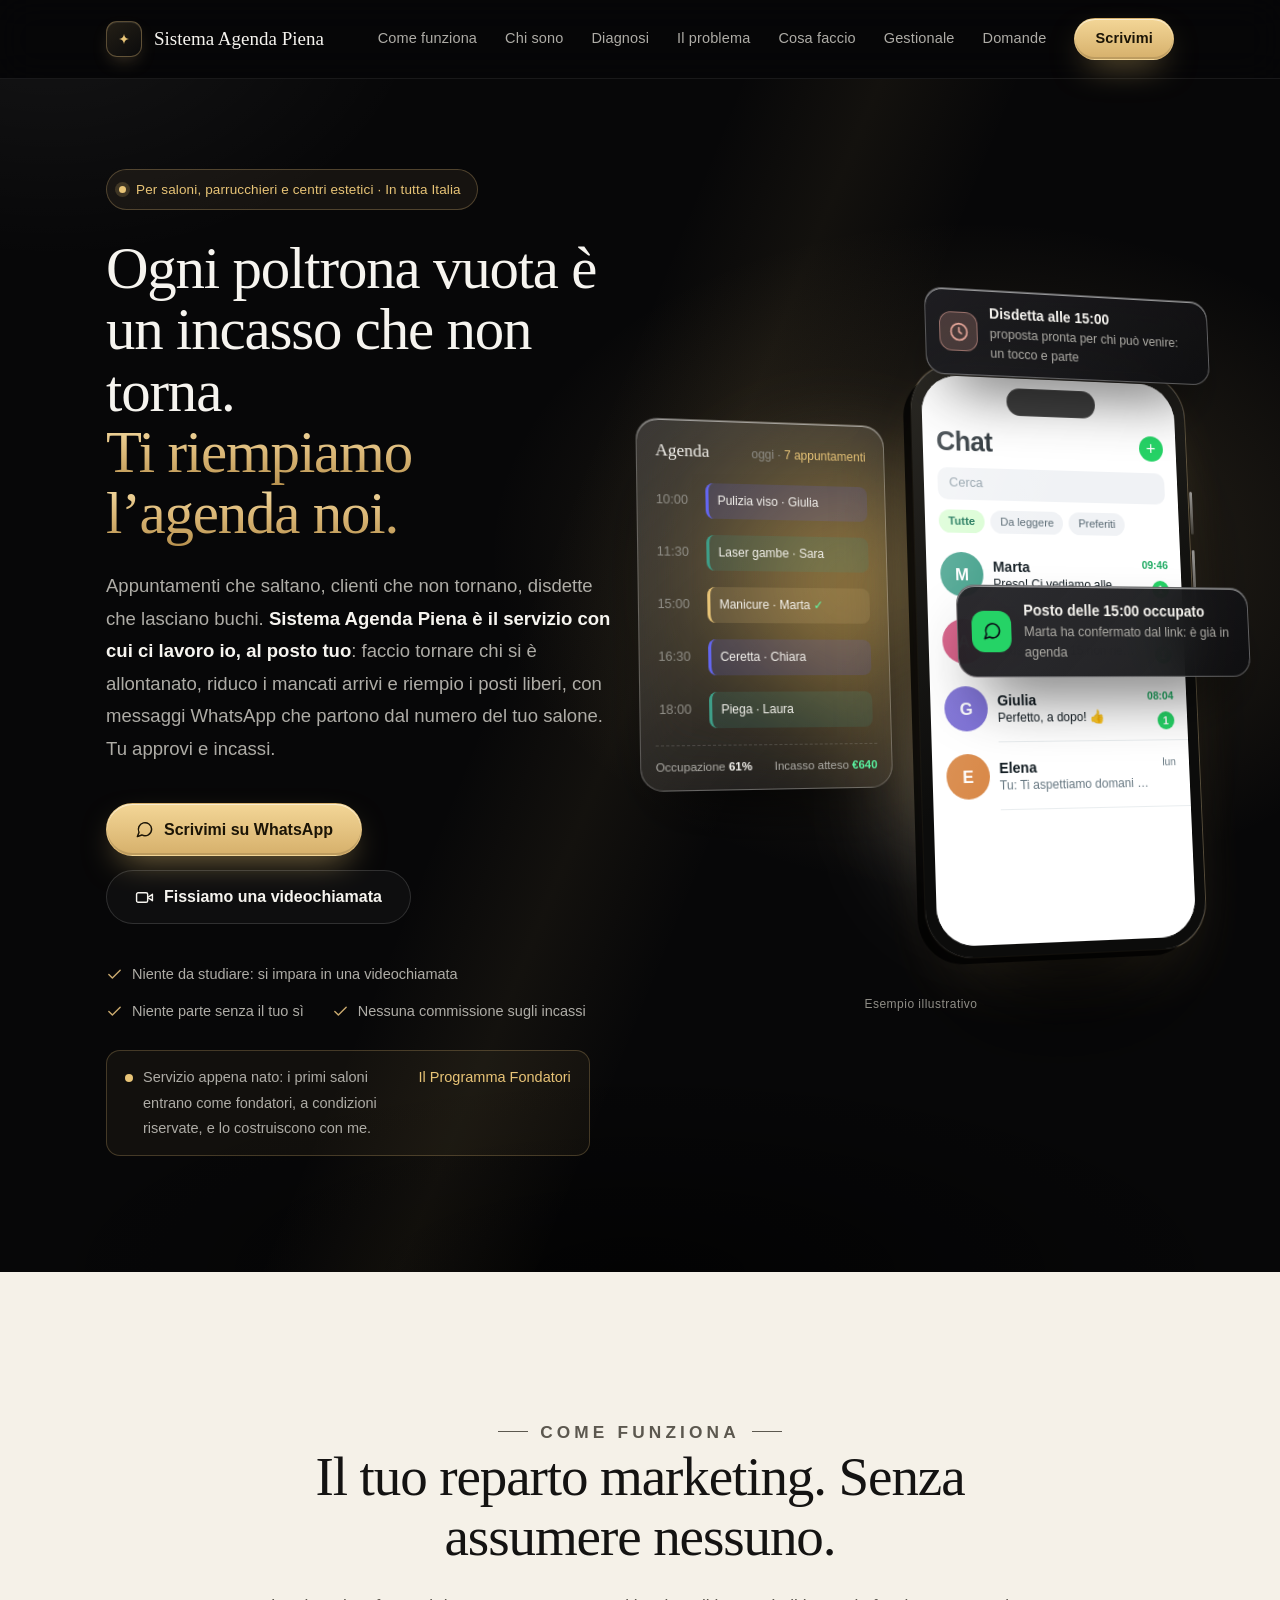
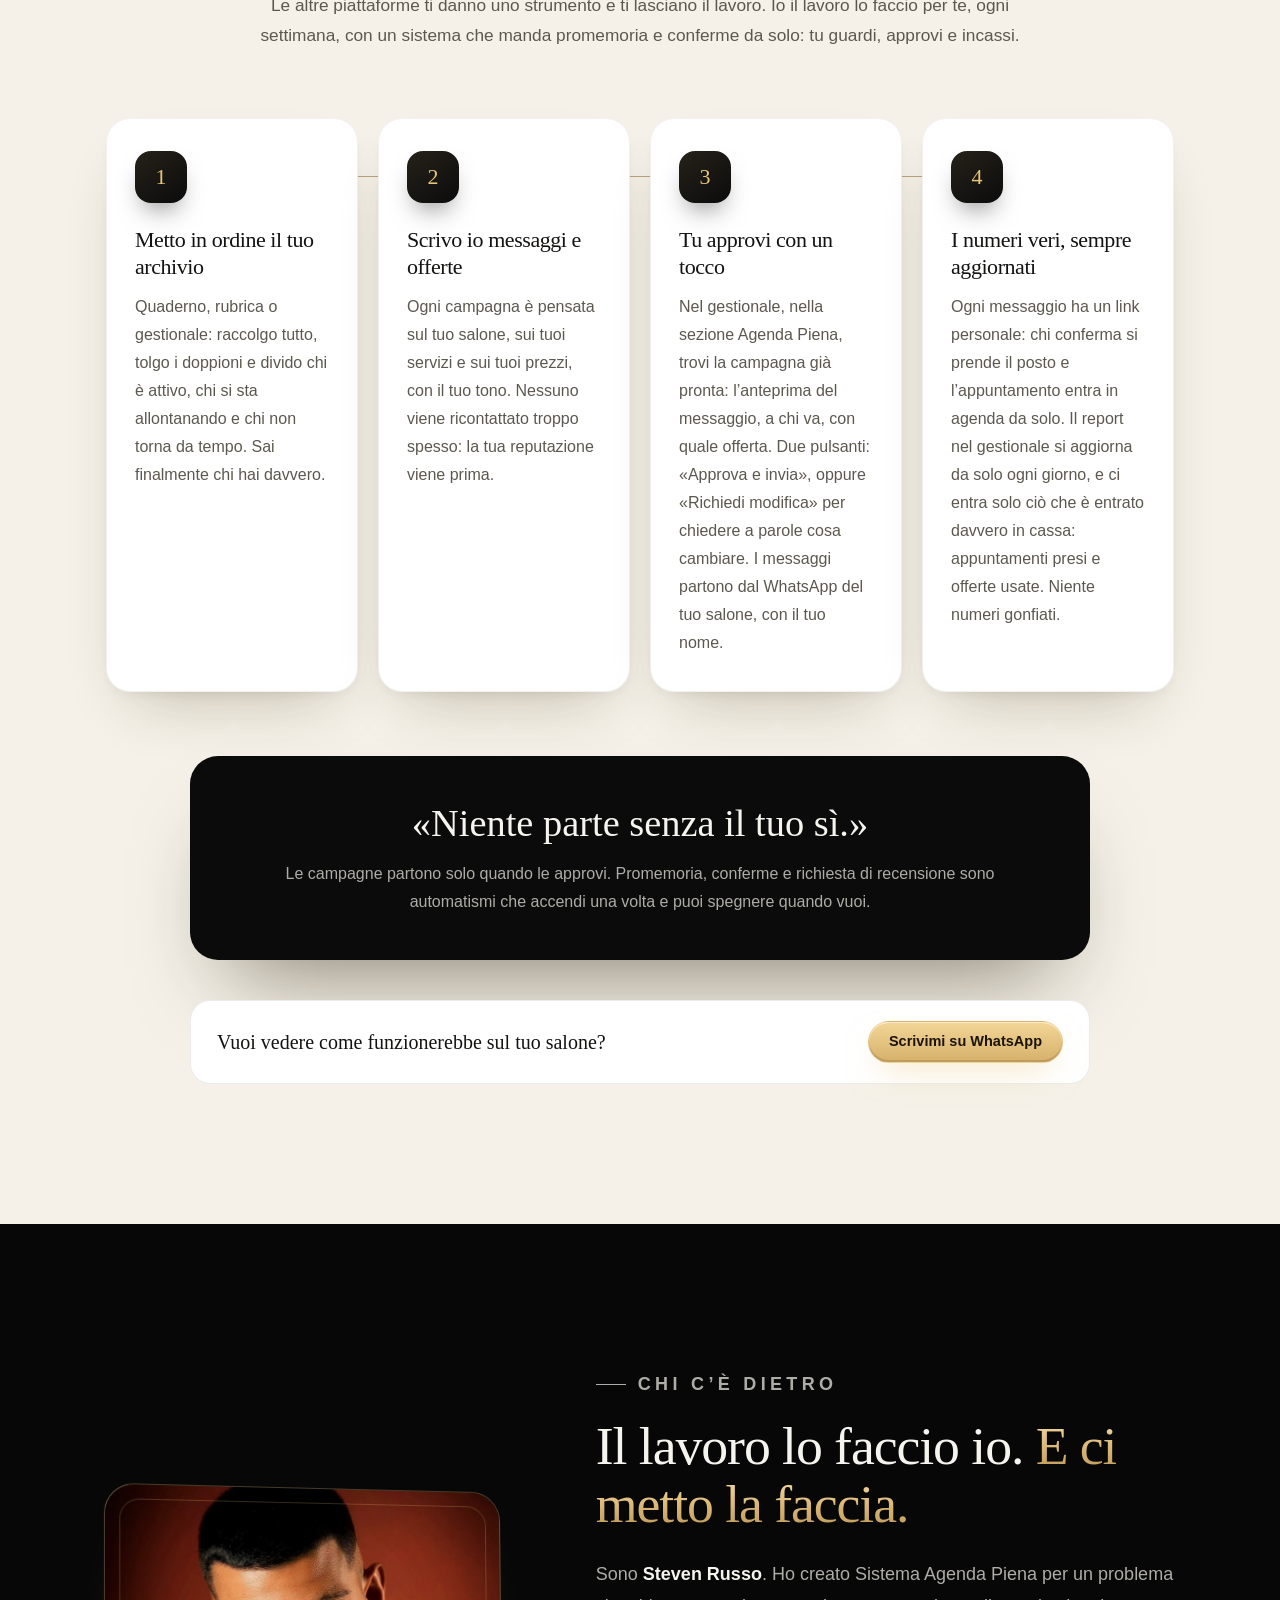
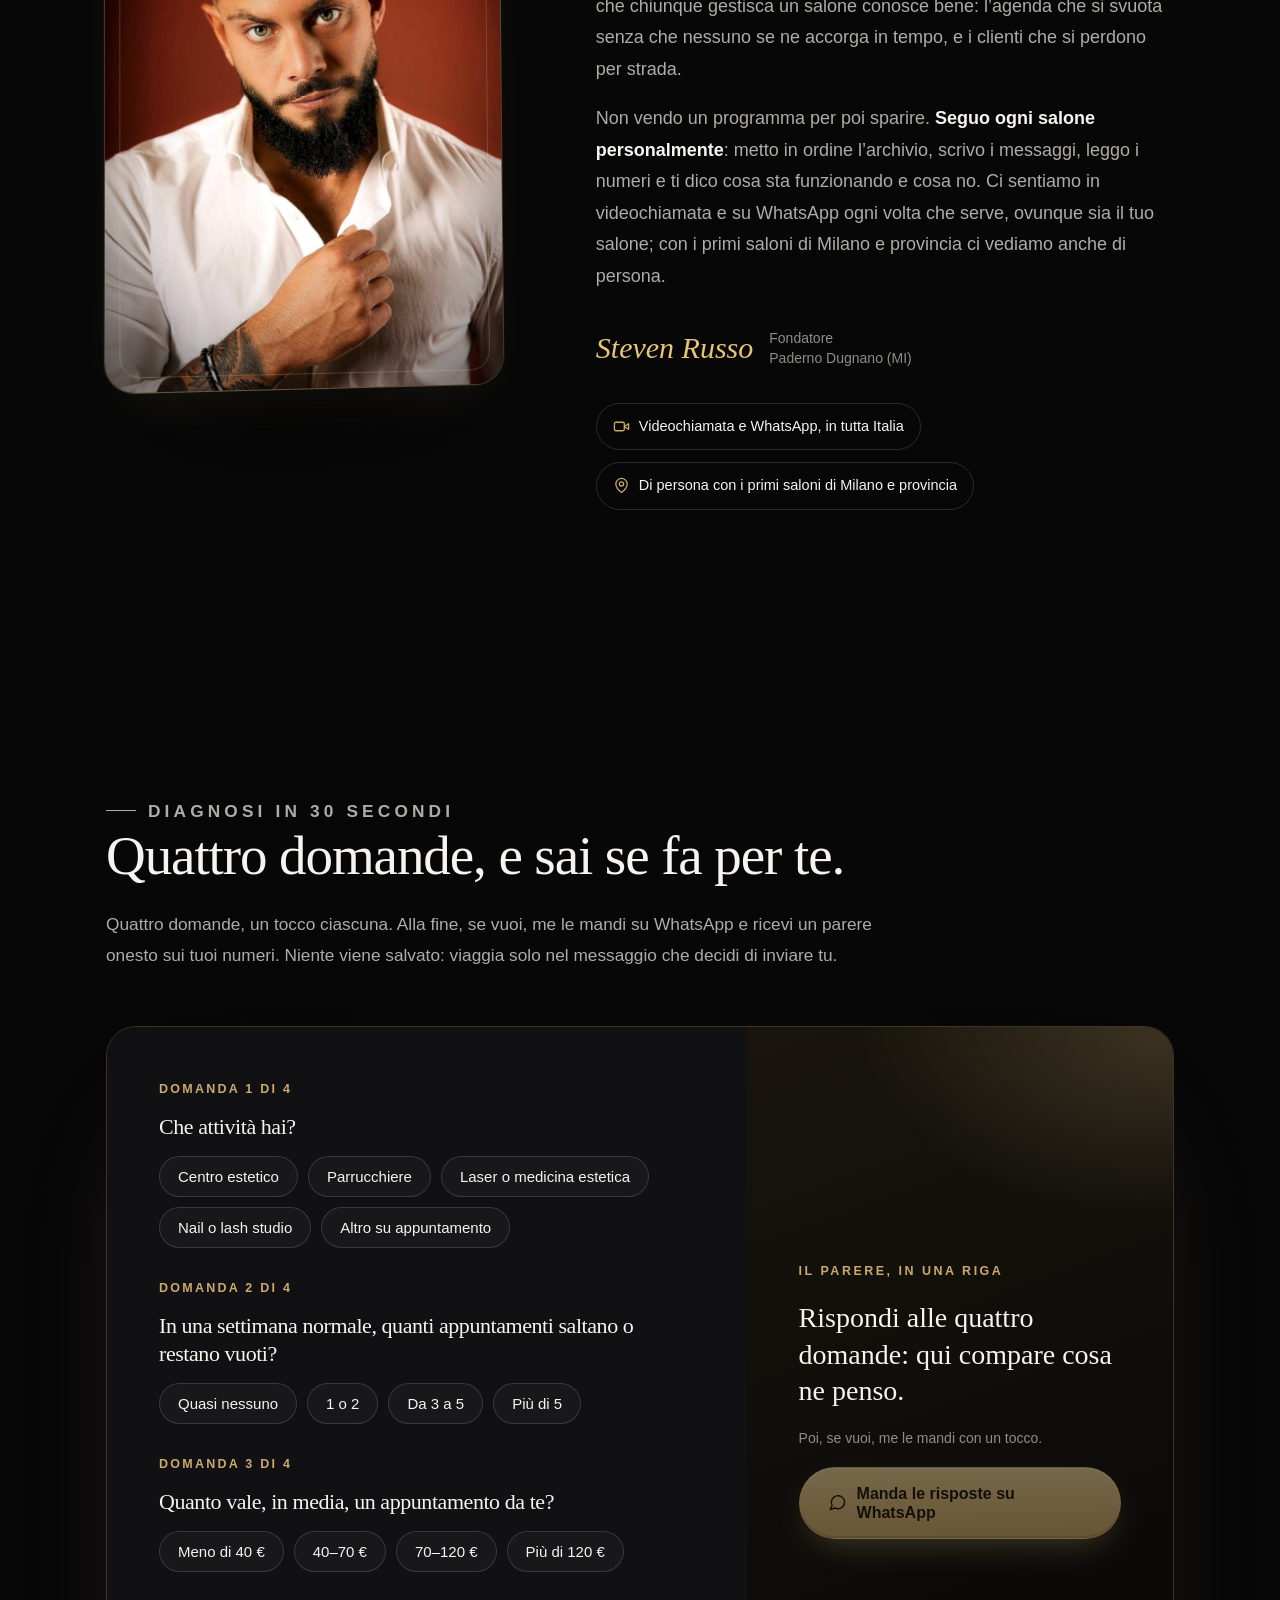
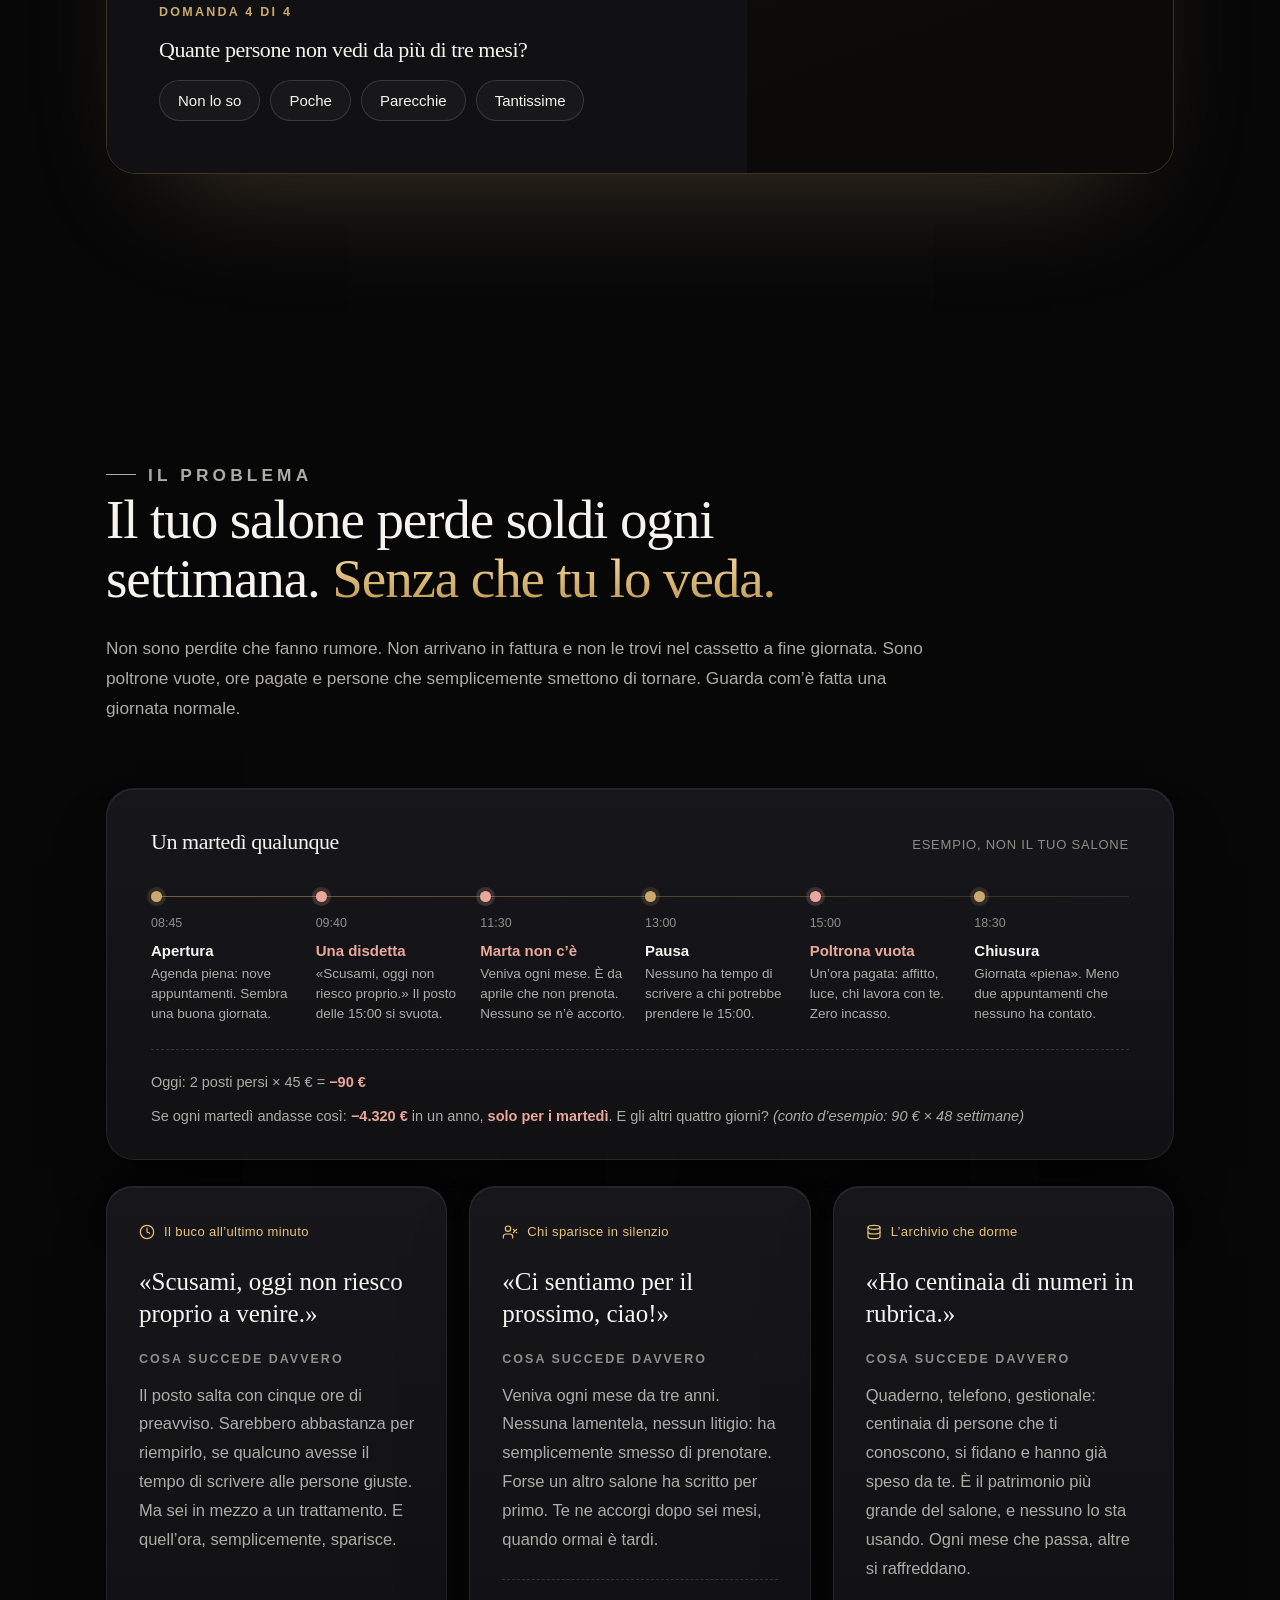
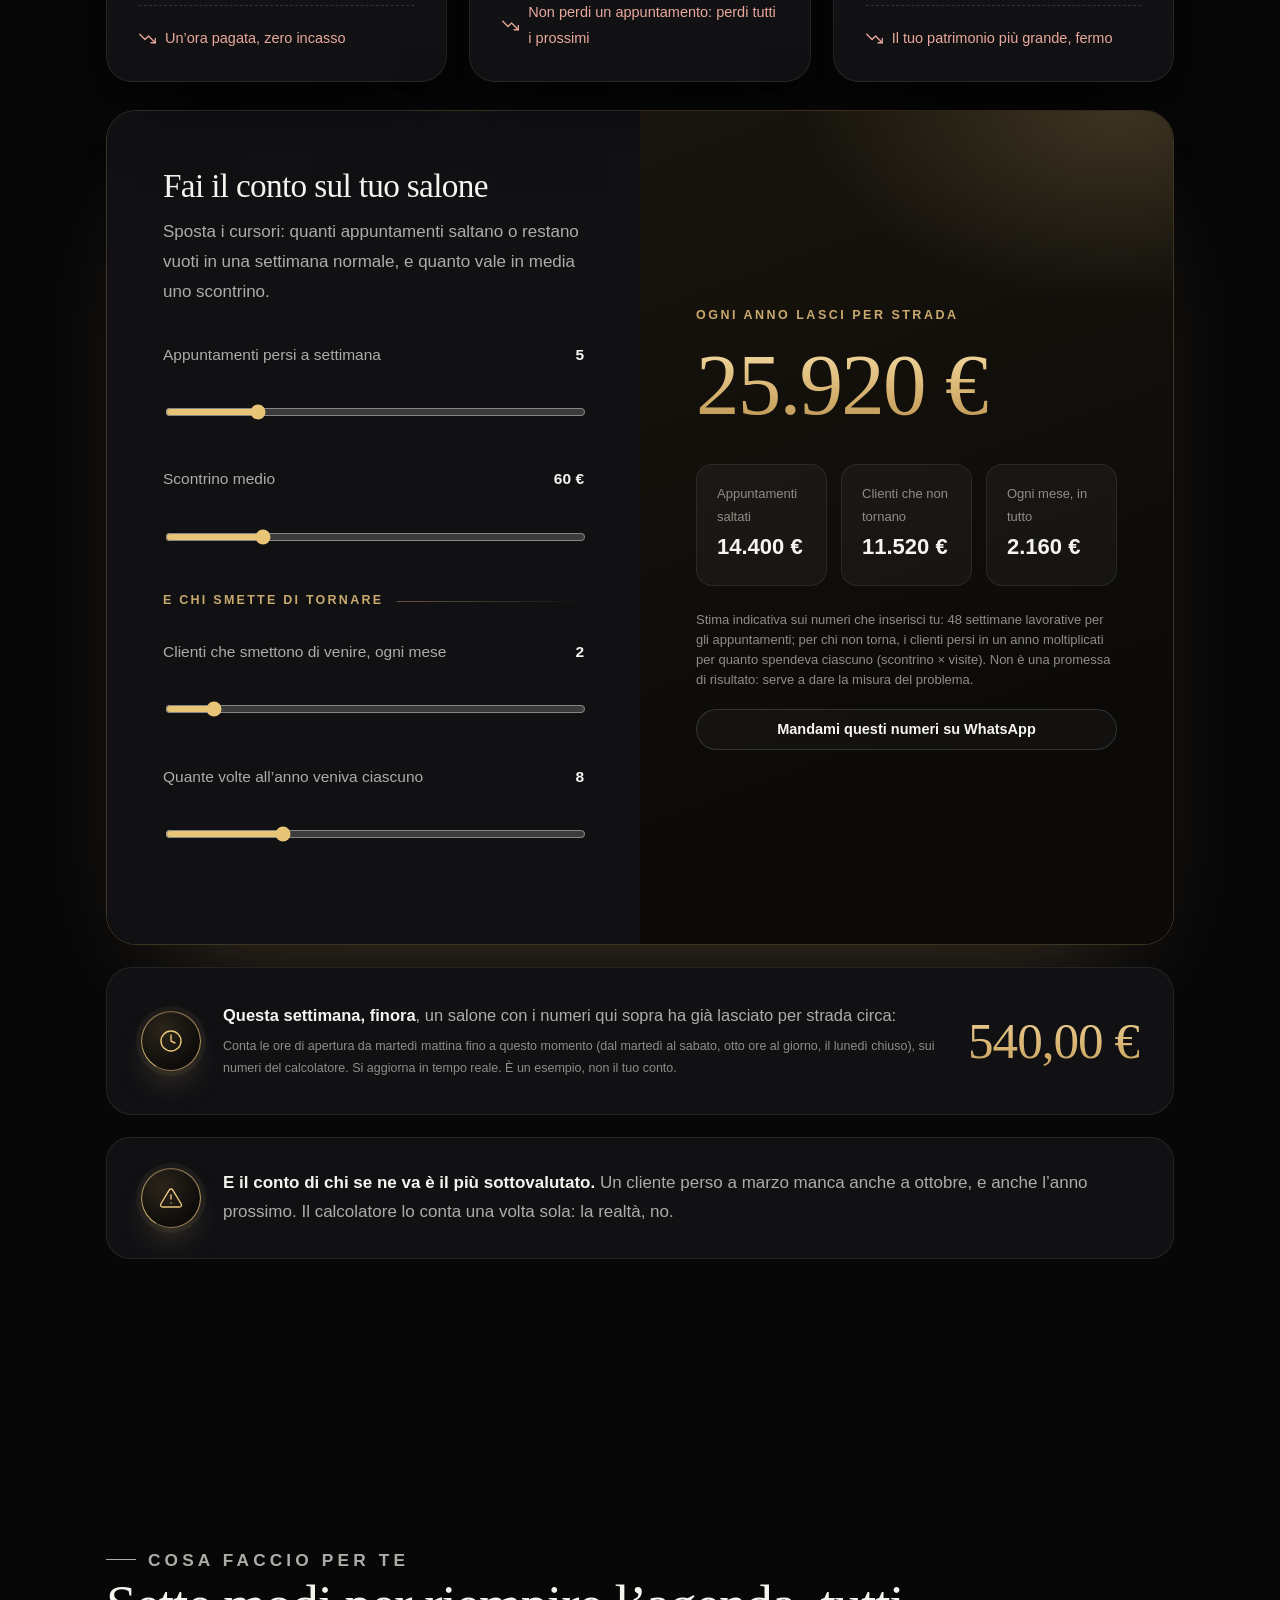
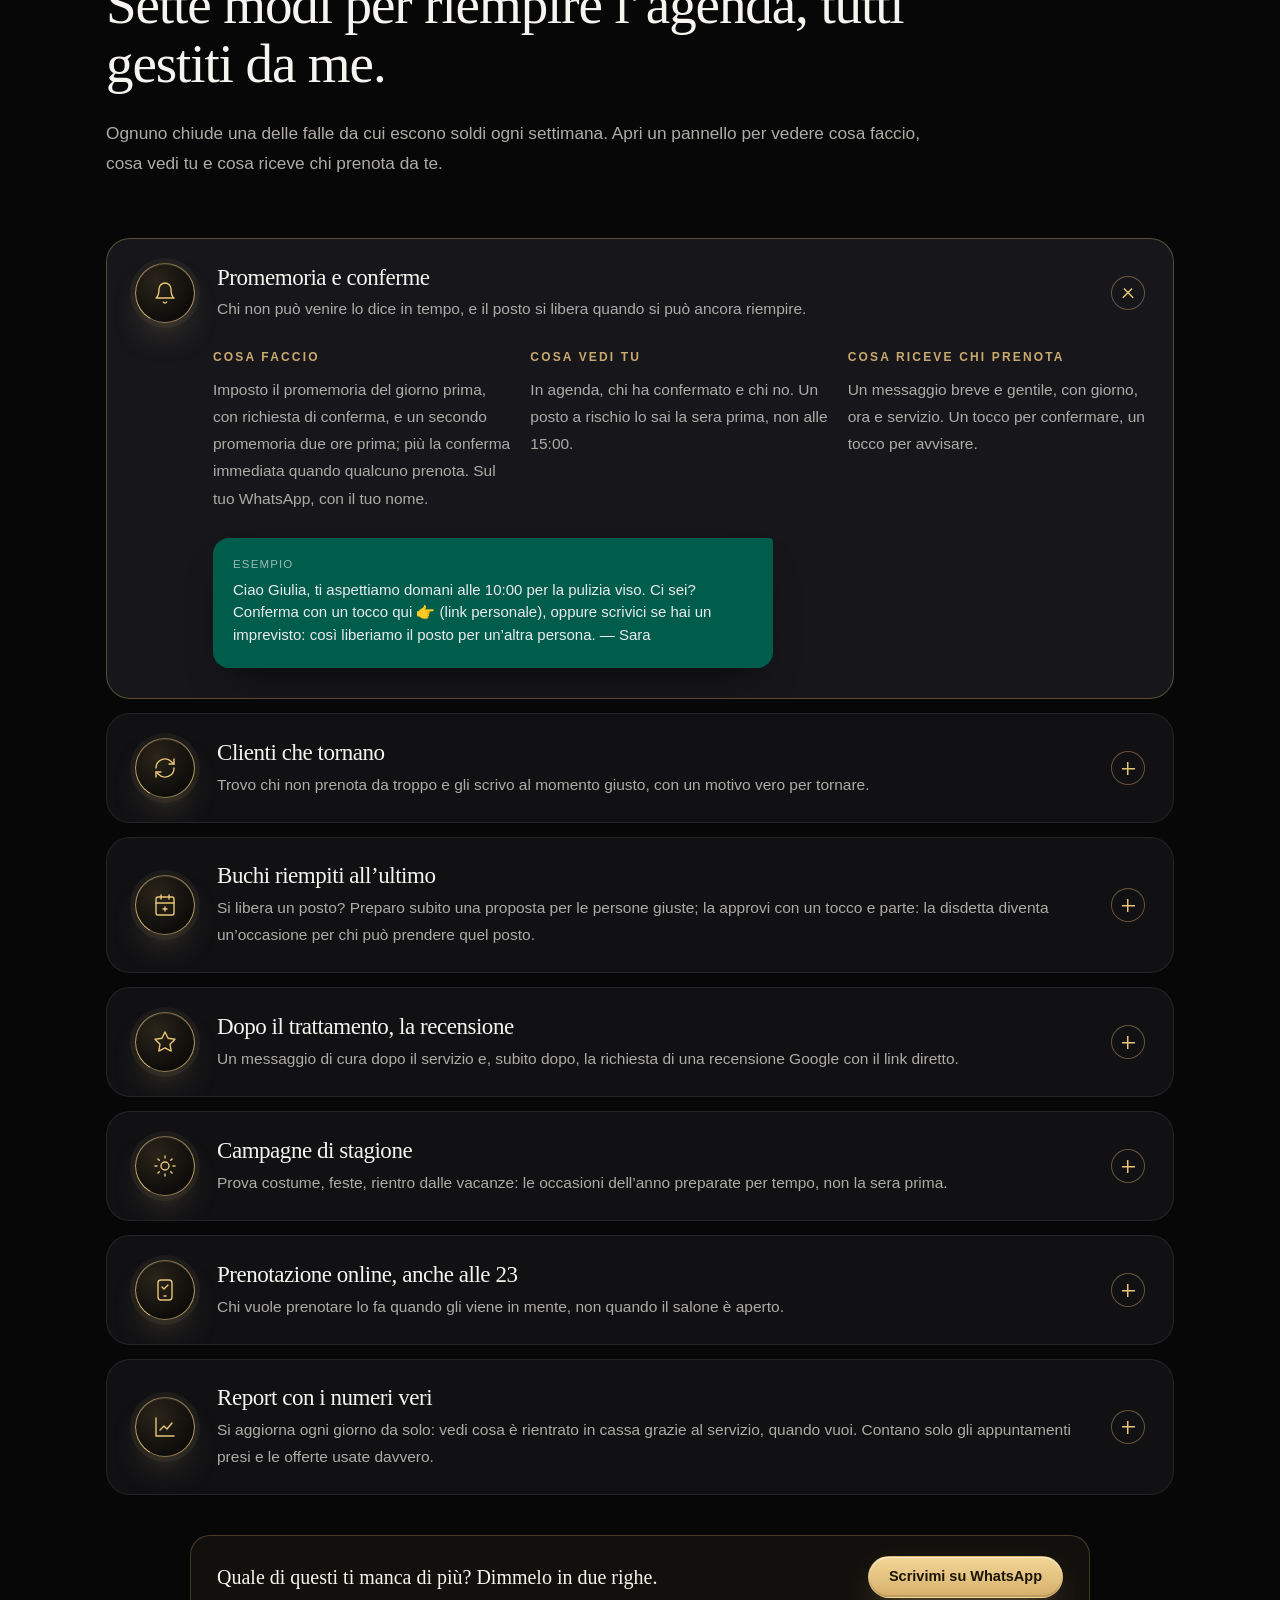
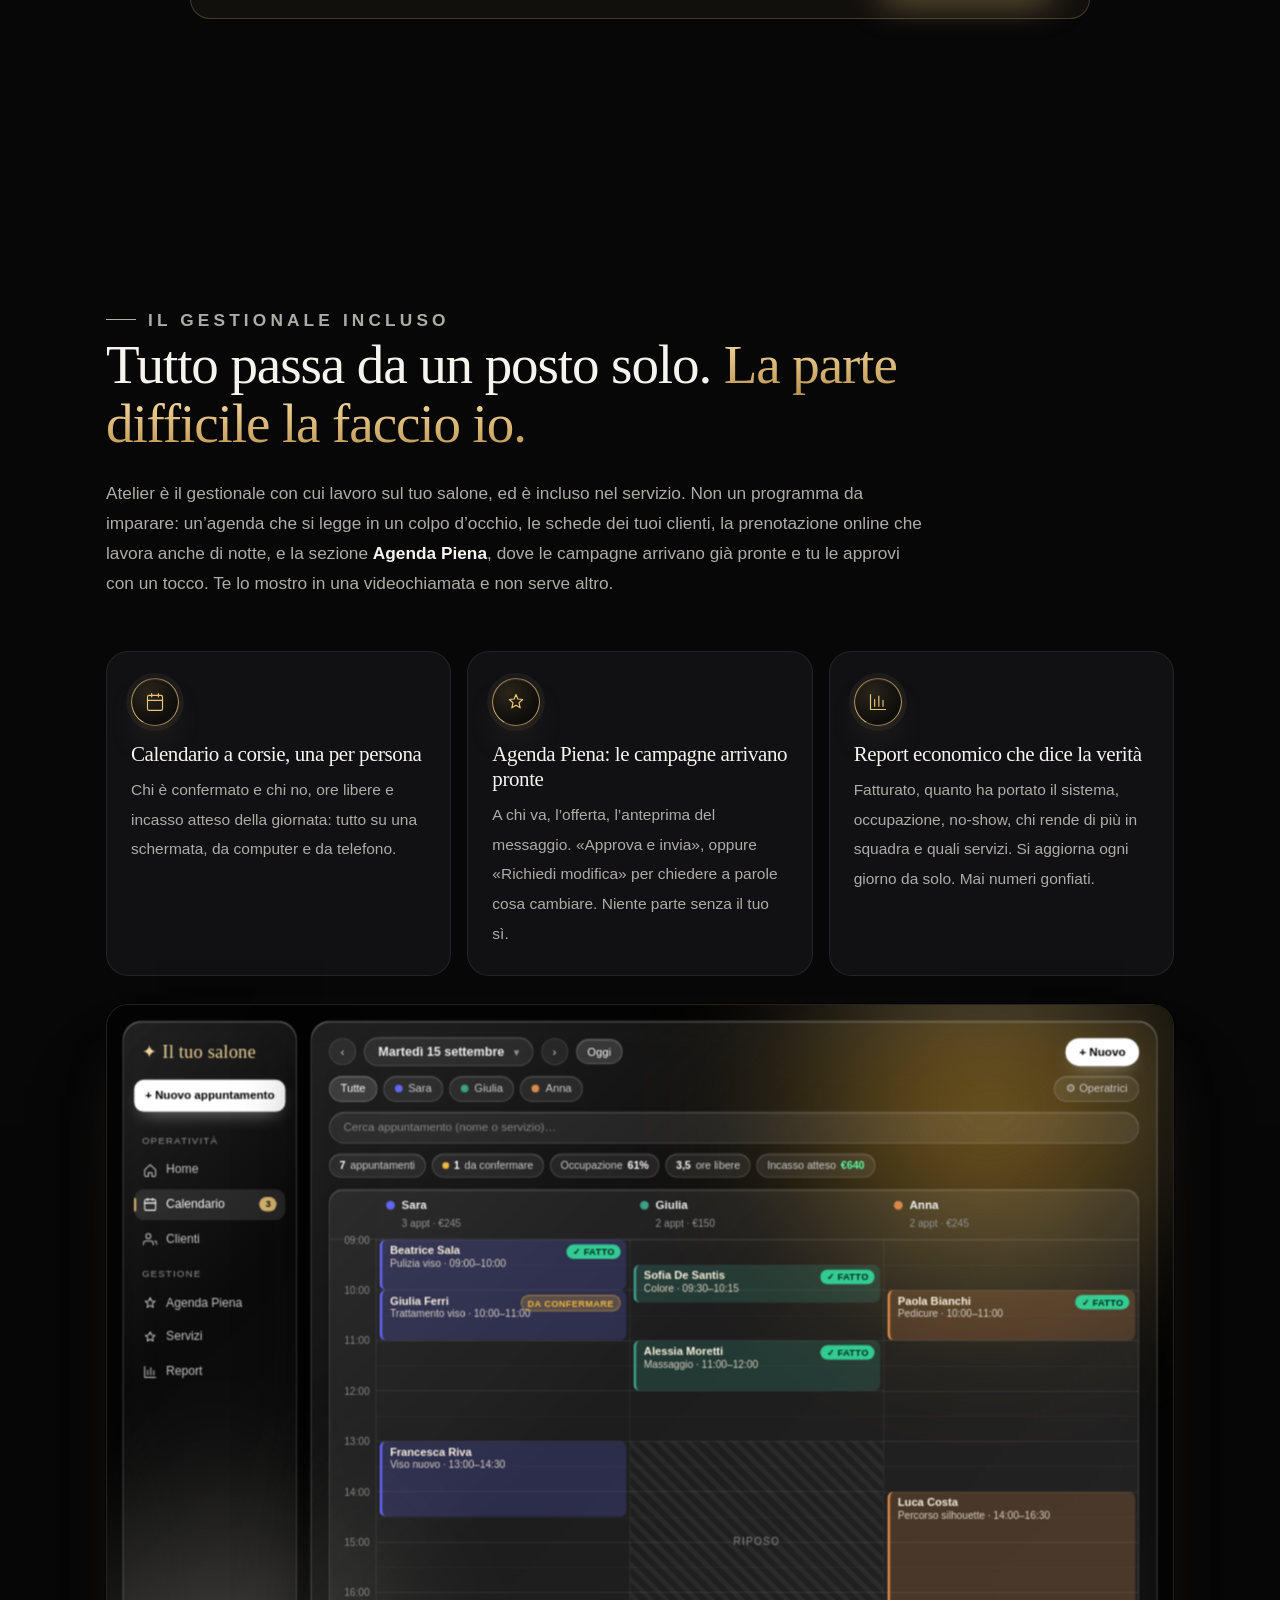
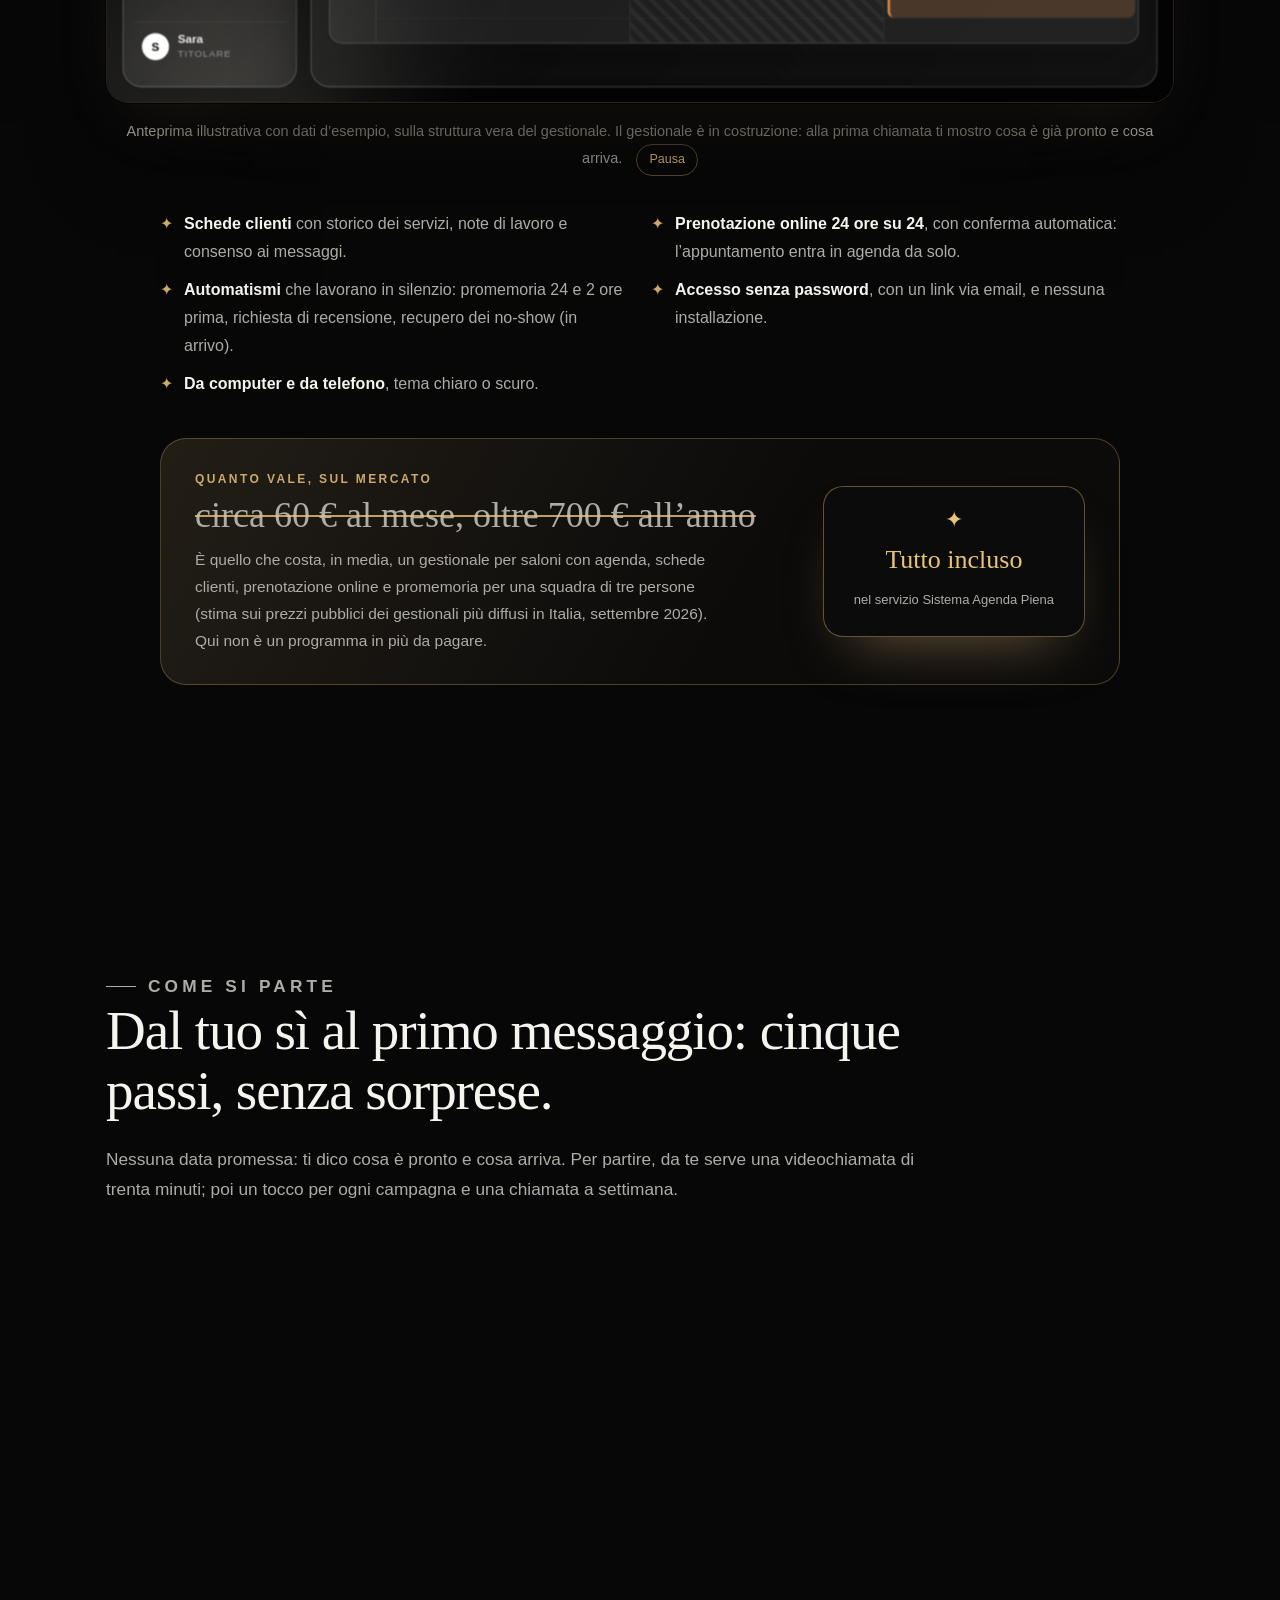
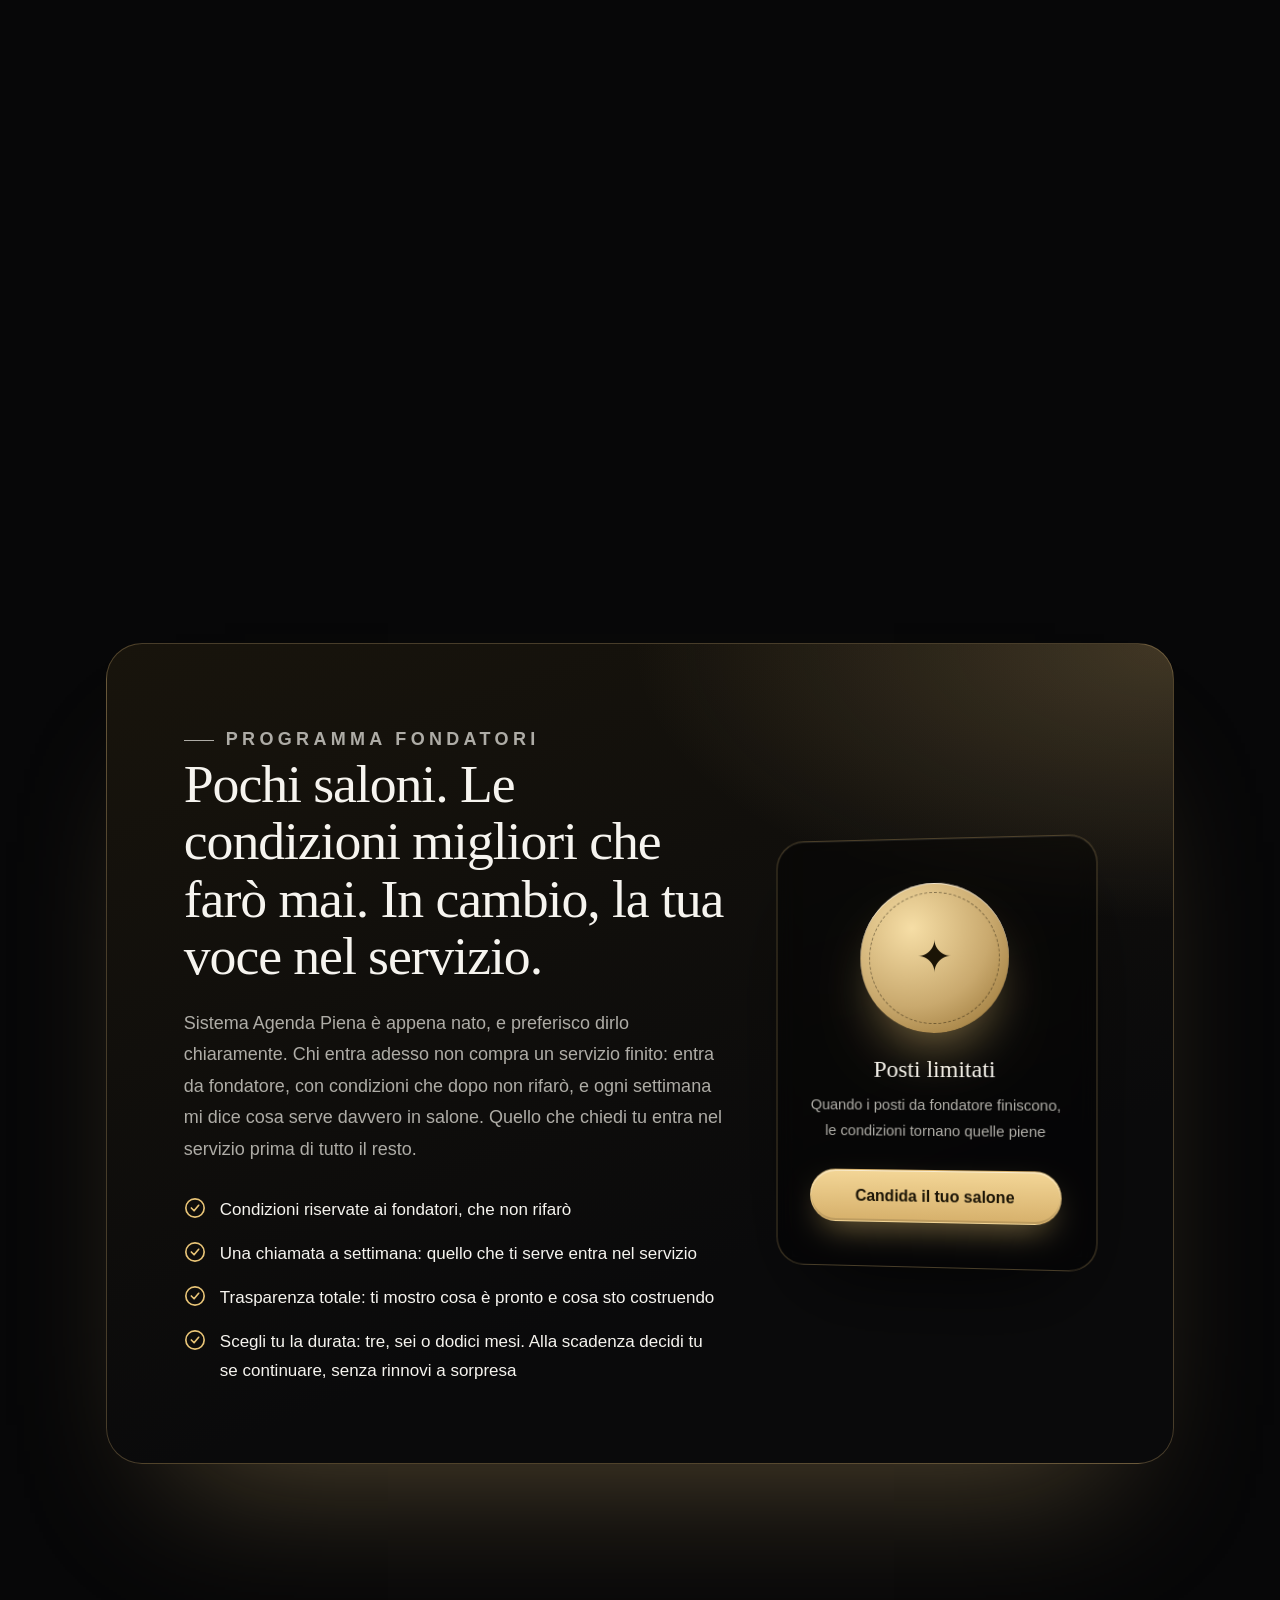
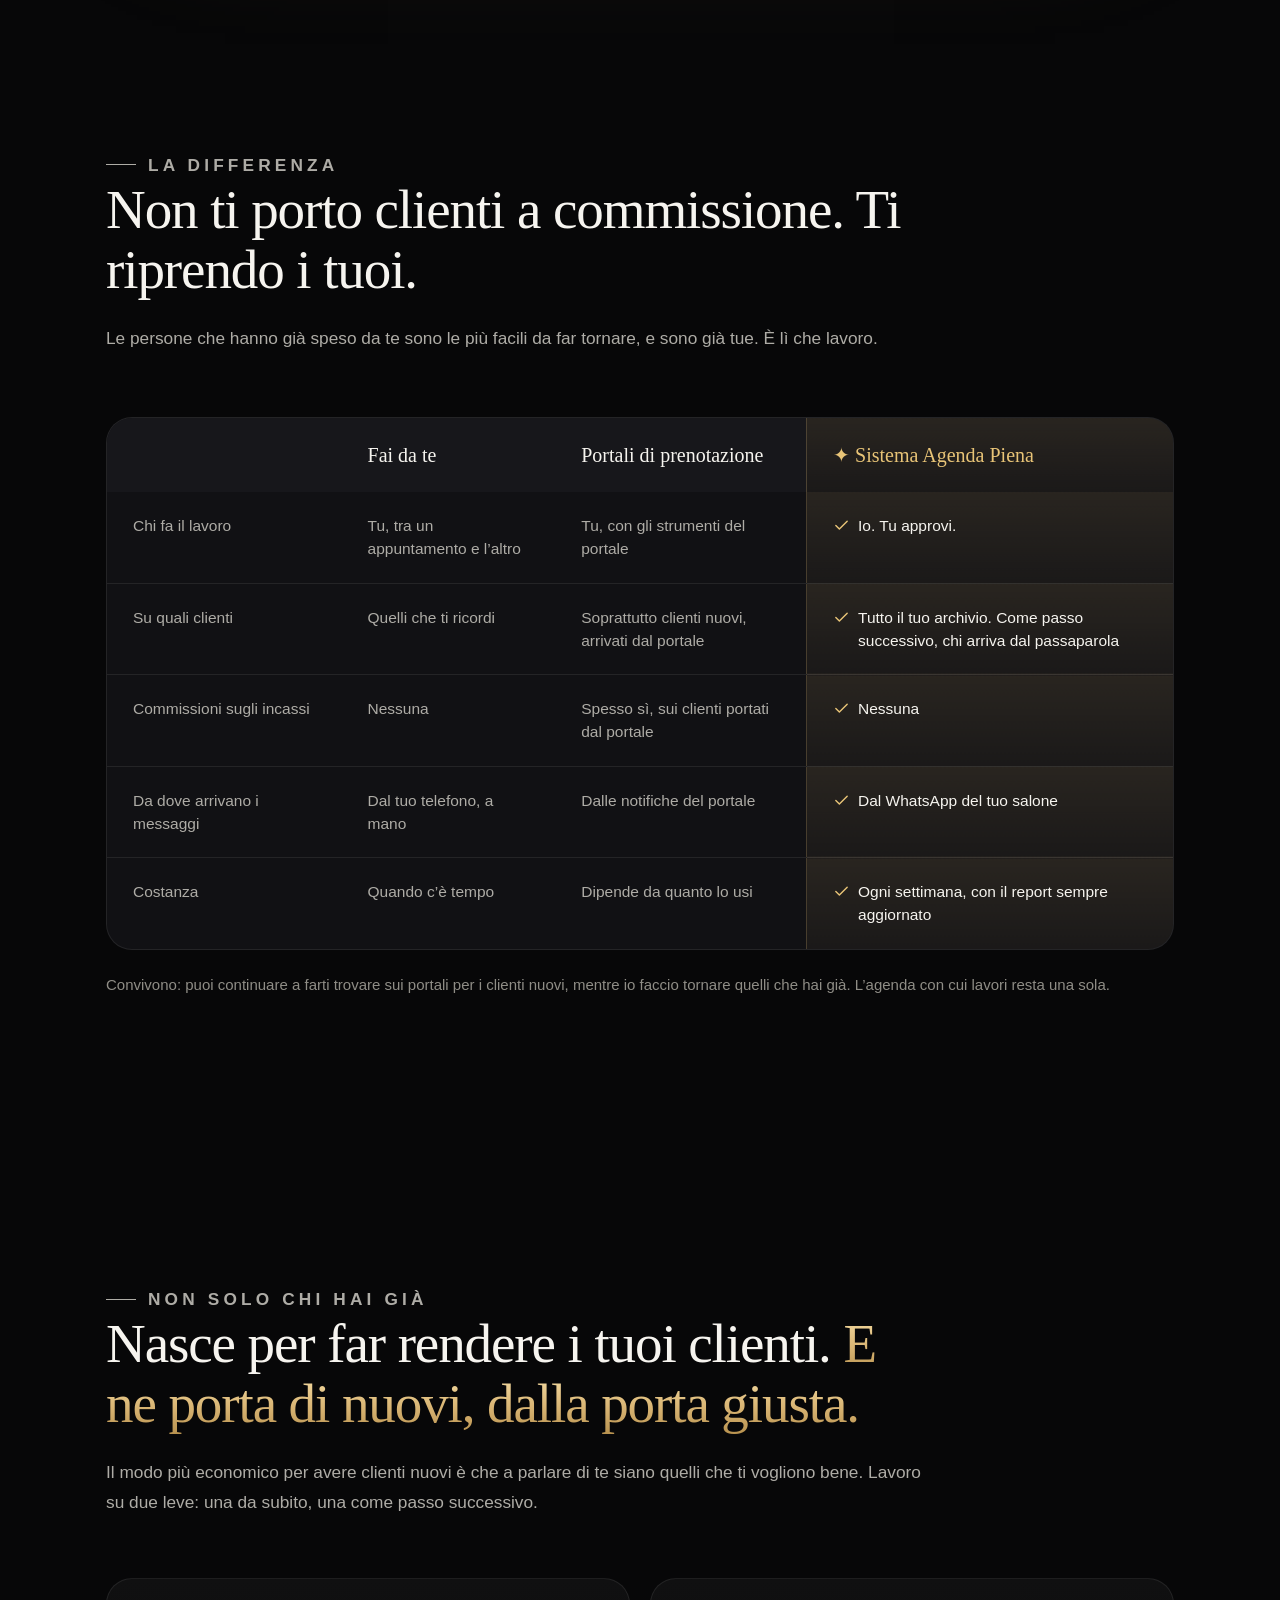
==== commit 3fb0b8d7: "Sito: nuovo ordine delle sezioni, pulsante videochiamata, animazione con la lista delle chat, apertu" ====
--- a/index.html
+++ b/index.html
@@ -241,18 +241,18 @@
       <span>Sistema Agenda Piena</span>
     </a>
     <nav class="nav" aria-label="Menu principale">
+      <a class="nav-link" href="#come-funziona">Come funziona</a>
+      <a class="nav-link" href="#chi-sono">Chi sono</a>
+      <a class="nav-link" href="#diagnosi">Diagnosi</a>
       <a class="nav-link" href="#problema">Il problema</a>
-      <a class="nav-link" href="#come-funziona">Come funziona</a>
       <a class="nav-link" href="#servizi">Cosa faccio</a>
       <a class="nav-link" href="#gestionale">Gestionale</a>
-      <a class="nav-link" href="#dati">Dati</a>
-      <a class="nav-link" href="#diagnosi">Diagnosi</a>
       <a class="nav-link" href="#domande">Domande</a>
       <a class="btn btn-gold btn-sm" href="https://wa.me/393387505153?text=Ciao%20Steven%2C%20ho%20visto%20il%20sito%20di%20Sistema%20Agenda%20Piena%20e%20vorrei%20capire%20se%20fa%20per%20il%20mio%20salone.">Scrivimi</a>
       <details class="menu">
         <summary aria-label="Apri il menu">Menu</summary>
         <div class="menu-list">
-          <a href="#problema">Il problema</a><a href="#come-funziona">Come funziona</a><a href="#come-si-parte">Come si parte</a><a href="#servizi">Cosa faccio</a><a href="#gestionale">Gestionale</a><a href="#dati">Dati</a><a href="#diagnosi">Diagnosi</a><a href="#domande">Domande</a><a href="guide/">Guide</a>
+          <a href="#come-funziona">Come funziona</a><a href="#chi-sono">Chi sono</a><a href="#diagnosi">Diagnosi</a><a href="#problema">Il problema</a><a href="#servizi">Cosa faccio</a><a href="#gestionale">Gestionale</a><a href="#come-si-parte">Come si parte</a><a href="#dati">Dati</a><a href="#domande">Domande</a><a href="#guide">Guide</a>
         </div>
       </details>
     </nav>
@@ -279,7 +279,10 @@
             <svg viewBox="0 0 24 24" fill="none" stroke="currentColor" stroke-width="1.8" stroke-linecap="round" stroke-linejoin="round" aria-hidden="true"><path d="M21 11.5a8.4 8.4 0 0 1-12.4 7.4L3 21l2.1-5.4A8.4 8.4 0 1 1 21 11.5z"/></svg>
             Scrivimi su WhatsApp
           </a>
-          <a class="btn btn-ghost" href="#diagnosi">Fai la diagnosi in 30 secondi</a>
+          <a class="btn btn-ghost" href="https://wa.me/393387505153?text=Ciao%20Steven%2C%20vorrei%20fissare%20una%20videochiamata%20per%20capire%20se%20Sistema%20Agenda%20Piena%20fa%20per%20il%20mio%20salone.%20Quando%20sei%20disponibile%3F">
+            <svg viewBox="0 0 24 24" fill="none" stroke="currentColor" stroke-width="1.8" stroke-linecap="round" stroke-linejoin="round" aria-hidden="true"><path d="m22 8-6 4 6 4V8z"/><rect x="2" y="6" width="14" height="12" rx="2"/></svg>
+            Fissiamo una videochiamata
+          </a>
         </div>
         <ul class="assurances">
           <li><svg viewBox="0 0 24 24" fill="none" stroke="currentColor" stroke-width="2" stroke-linecap="round" stroke-linejoin="round" aria-hidden="true"><path d="M20 6 9 17l-5-5"/></svg>Niente da studiare: si impara in una videochiamata</li>
@@ -304,18 +307,17 @@
 
           <div class="phone">
             <i class="side s1"></i><i class="side s2"></i><i class="edge"></i>
-            <div class="screen">
-              <div class="chat-head">
-                <span class="av">✦</span>
-                <div><b>Il tuo salone</b><span>account aziendale</span></div>
+            <div class="screen wa">
+              <div class="wa-top">
+                <div class="wa-title"><b>Chat</b><span class="wa-new">+</span></div>
+                <div class="wa-search">Cerca</div>
+                <div class="wa-chips"><span class="on">Tutte</span><span>Da leggere</span><span>Preferiti</span></div>
               </div>
-              <div class="chat-body" id="chat">
-                <span class="day">oggi</span>
-                <div class="bubble in" data-k="1">Scusami, alle 15 non riesco a venire 😔<time>09:12</time></div>
-                <div class="bubble out" data-k="2">Ciao Marta, si è liberato un posto oggi alle 15:00 per la manicure. È tuo con un tocco 👉 (link personale)<time>09:41</time></div>
-                <div class="bubble in" data-k="2">Confermato, ci vediamo alle 15! 🙌<time>09:46</time></div>
-                <div class="bubble out" data-k="3">Ciao Elena, com’è andata dopo il massaggio di ieri? Se ti va, due righe su Google ci aiutano tanto 🙏<time>10:30</time></div>
-                <div class="bubble in" data-k="3">Fatto! ⭐⭐⭐⭐⭐<time>10:41</time></div>
+              <div class="wa-list" id="chat">
+                <div class="wa-row" data-c="giulia"><span class="wa-av" style="--a:#7c6fd6">G</span><div class="wa-mid"><b>Giulia</b><span class="wa-prev">Tu: A domani allora, buona serata!</span></div><div class="wa-meta"><time>ieri</time><i class="wa-badge">1</i></div></div>
+                <div class="wa-row" data-c="anna"><span class="wa-av" style="--a:#d4537e">A</span><div class="wa-mid"><b>Anna</b><span class="wa-prev">Perfetto, grazie mille!</span></div><div class="wa-meta"><time>ieri</time><i class="wa-badge">1</i></div></div>
+                <div class="wa-row" data-c="marta"><span class="wa-av" style="--a:#3e9e88">M</span><div class="wa-mid"><b>Marta</b><span class="wa-prev">Tu: Grazie a te, alla prossima 🙂</span></div><div class="wa-meta"><time>lun</time><i class="wa-badge">1</i></div></div>
+                <div class="wa-row" data-c="elena"><span class="wa-av" style="--a:#d98a4a">E</span><div class="wa-mid"><b>Elena</b><span class="wa-prev">Tu: Ti aspettiamo domani alle 17:30 😊</span></div><div class="wa-meta"><time>lun</time><i class="wa-badge">1</i></div></div>
               </div>
               <span class="glare" aria-hidden="true"></span>
             </div>
@@ -339,108 +341,9 @@
     </div>
   </section>
 
-  <!-- ============ IL PROBLEMA ============ -->
-  <section class="section" id="problema">
-    <div class="container">
-      <div class="section-head reveal">
-        <p class="eyebrow">Il problema</p>
-        <h2>Il tuo salone perde soldi ogni settimana. <span class="gold-text">Senza che tu lo veda.</span></h2>
-        <p>Non sono perdite che fanno rumore. Non arrivano in fattura e non le trovi nel cassetto a fine giornata. Sono poltrone vuote, ore pagate e persone che semplicemente smettono di tornare. Guarda com’è fatta una giornata normale.</p>
-      </div>
-
-      <div class="day-strip glow reveal">
-        <div class="ds-head"><h3>Un martedì qualunque</h3><span>Esempio, non il tuo salone</span></div>
-        <div class="timeline">
-          <div class="tl"><time>08:45</time><b>Apertura</b><span>Agenda piena: nove appuntamenti. Sembra una buona giornata.</span></div>
-          <div class="tl gap"><time>09:40</time><b>Una disdetta</b><span>«Scusami, oggi non riesco proprio.» Il posto delle 15:00 si svuota.</span></div>
-          <div class="tl gap"><time>11:30</time><b>Marta non c’è</b><span>Veniva ogni mese. È da aprile che non prenota. Nessuno se n’è accorto.</span></div>
-          <div class="tl"><time>13:00</time><b>Pausa</b><span>Nessuno ha tempo di scrivere a chi potrebbe prendere le 15:00.</span></div>
-          <div class="tl gap"><time>15:00</time><b>Poltrona vuota</b><span>Un’ora pagata: affitto, luce, chi lavora con te. Zero incasso.</span></div>
-          <div class="tl"><time>18:30</time><b>Chiusura</b><span>Giornata «piena». Meno due appuntamenti che nessuno ha contato.</span></div>
-        </div>
-        <div class="ds-foot">
-          <span>Oggi: 2 posti persi × 45 € = <b>−90 €</b></span>
-          <span>Se ogni martedì andasse così: <b>−4.320 €</b> in un anno, <b>solo per i martedì</b>. E gli altri quattro giorni? <em>(conto d’esempio: 90 € × 48 settimane)</em></span>
-        </div>
-      </div>
-
-      <div class="pain-grid">
-        <article class="pain glow reveal">
-          <span class="when"><svg viewBox="0 0 24 24" fill="none" stroke="currentColor" stroke-width="1.8" stroke-linecap="round" stroke-linejoin="round" aria-hidden="true"><circle cx="12" cy="12" r="10"/><path d="M12 6v6l4 2"/></svg>Il buco all’ultimo minuto</span>
-          <blockquote>«Scusami, oggi non riesco proprio a venire.»</blockquote>
-          <h3>Cosa succede davvero</h3>
-          <p>Il posto salta con cinque ore di preavviso. Sarebbero abbastanza per riempirlo, se qualcuno avesse il tempo di scrivere alle persone giuste. Ma sei in mezzo a un trattamento. E quell’ora, semplicemente, sparisce.</p>
-          <div class="loss"><span><svg viewBox="0 0 24 24" fill="none" stroke="currentColor" stroke-width="1.8" stroke-linecap="round" stroke-linejoin="round" aria-hidden="true"><path d="M23 18l-9.5-9.5-5 5L1 6"/><path d="M17 18h6v-6"/></svg>Un’ora pagata, zero incasso</span></div>
-        </article>
-
-        <article class="pain glow reveal">
-          <span class="when"><svg viewBox="0 0 24 24" fill="none" stroke="currentColor" stroke-width="1.8" stroke-linecap="round" stroke-linejoin="round" aria-hidden="true"><path d="M16 21v-2a4 4 0 0 0-4-4H6a4 4 0 0 0-4 4v2"/><circle cx="9" cy="7" r="4"/><path d="m17 8 5 5M22 8l-5 5"/></svg>Chi sparisce in silenzio</span>
-          <blockquote>«Ci sentiamo per il prossimo, ciao!»</blockquote>
-          <h3>Cosa succede davvero</h3>
-          <p>Veniva ogni mese da tre anni. Nessuna lamentela, nessun litigio: ha semplicemente smesso di prenotare. Forse un altro salone ha scritto per primo. Te ne accorgi dopo sei mesi, quando ormai è tardi.</p>
-          <div class="loss"><span><svg viewBox="0 0 24 24" fill="none" stroke="currentColor" stroke-width="1.8" stroke-linecap="round" stroke-linejoin="round" aria-hidden="true"><path d="M23 18l-9.5-9.5-5 5L1 6"/><path d="M17 18h6v-6"/></svg>Non perdi un appuntamento: perdi tutti i prossimi</span></div>
-        </article>
-
-        <article class="pain glow reveal">
-          <span class="when"><svg viewBox="0 0 24 24" fill="none" stroke="currentColor" stroke-width="1.8" stroke-linecap="round" stroke-linejoin="round" aria-hidden="true"><ellipse cx="12" cy="5" rx="9" ry="3"/><path d="M3 5v14c0 1.7 4 3 9 3s9-1.3 9-3V5"/><path d="M3 12c0 1.7 4 3 9 3s9-1.3 9-3"/></svg>L’archivio che dorme</span>
-          <blockquote>«Ho centinaia di numeri in rubrica.»</blockquote>
-          <h3>Cosa succede davvero</h3>
-          <p>Quaderno, telefono, gestionale: centinaia di persone che ti conoscono, si fidano e hanno già speso da te. È il patrimonio più grande del salone, e nessuno lo sta usando. Ogni mese che passa, altre si raffreddano.</p>
-          <div class="loss"><span><svg viewBox="0 0 24 24" fill="none" stroke="currentColor" stroke-width="1.8" stroke-linecap="round" stroke-linejoin="round" aria-hidden="true"><path d="M23 18l-9.5-9.5-5 5L1 6"/><path d="M17 18h6v-6"/></svg>Il tuo patrimonio più grande, fermo</span></div>
-        </article>
-      </div>
-
-      <div class="calc reveal" id="calcolatore">
-        <div class="calc-in">
-          <h3>Fai il conto sul tuo salone</h3>
-          <p>Sposta i cursori: quanti appuntamenti saltano o restano vuoti in una settimana normale, e quanto vale in media uno scontrino.</p>
-          <div class="field">
-            <div class="field-head"><label for="c-app">Appuntamenti persi a settimana</label><output id="o-app" for="c-app">5</output></div>
-            <input type="range" id="c-app" min="1" max="20" step="1" value="5">
-          </div>
-          <div class="field">
-            <div class="field-head"><label for="c-prezzo">Scontrino medio</label><output id="o-prezzo" for="c-prezzo">60 €</output></div>
-            <input type="range" id="c-prezzo" min="20" max="200" step="5" value="60">
-          </div>
-          <div class="calc-sep">E chi smette di tornare</div>
-          <div class="field">
-            <div class="field-head"><label for="c-persi">Clienti che smettono di venire, ogni mese</label><output id="o-persi" for="c-persi">2</output></div>
-            <input type="range" id="c-persi" min="0" max="20" step="1" value="2">
-          </div>
-          <div class="field">
-            <div class="field-head"><label for="c-visite">Quante volte all’anno veniva ciascuno</label><output id="o-visite" for="c-visite">8</output></div>
-            <input type="range" id="c-visite" min="2" max="24" step="1" value="8">
-          </div>
-        </div>
-        <div class="calc-out" aria-live="polite">
-          <span class="label">Ogni anno lasci per strada</span>
-          <span class="big gold-text" id="r-anno">25.920 €</span>
-          <div class="calc-rows tre">
-            <div><small>Appuntamenti saltati</small><b id="r-noshow">14.400 €</b></div>
-            <div><small>Clienti che non tornano</small><b id="r-churn">11.520 €</b></div>
-            <div><small>Ogni mese, in tutto</small><b id="r-mese">2.160 €</b></div>
-          </div>
-          <p class="calc-note">Stima indicativa sui numeri che inserisci tu: 48 settimane lavorative per gli appuntamenti; per chi non torna, i clienti persi in un anno moltiplicati per quanto spendeva ciascuno (scontrino × visite). Non è una promessa di risultato: serve a dare la misura del problema.</p>
-          <a class="btn btn-ghost btn-sm calc-cta" id="calc-cta" href="https://wa.me/393387505153?text=Ciao%20Steven%2C%20ho%20visto%20il%20sito%20di%20Sistema%20Agenda%20Piena%20e%20vorrei%20capire%20se%20fa%20per%20il%20mio%20salone.">Mandami questi numeri su WhatsApp</a>
-        </div>
-      </div>
-
-      <div class="ticker glow reveal" aria-live="off">
-        <span class="icon"><svg viewBox="0 0 24 24" fill="none" stroke="currentColor" stroke-width="1.6" stroke-linecap="round" stroke-linejoin="round" aria-hidden="true"><circle cx="12" cy="12" r="10"/><path d="M12 6v6l4 2"/></svg></span>
-        <p class="t-label"><strong>Questa settimana, finora</strong>, un salone con i numeri qui sopra ha già lasciato per strada circa:<small>Conta le ore di apertura da martedì mattina fino a questo momento (dal martedì al sabato, otto ore al giorno, il lunedì chiuso), sui numeri del calcolatore. Si aggiorna in tempo reale. È un esempio, non il tuo conto.</small></p>
-        <span class="t-val gold-text" id="ticker">0,00 €</span>
-      </div>
-
-      <div class="hidden-cost glow reveal">
-        <span class="icon"><svg viewBox="0 0 24 24" fill="none" stroke="currentColor" stroke-width="1.6" stroke-linecap="round" stroke-linejoin="round" aria-hidden="true"><path d="M10.3 3.9 1.8 18a2 2 0 0 0 1.7 3h17a2 2 0 0 0 1.7-3L13.7 3.9a2 2 0 0 0-3.4 0z"/><path d="M12 9v4M12 17h.01"/></svg></span>
-        <p><strong>E il conto di chi se ne va è il più sottovalutato.</strong> Un cliente perso a marzo manca anche a ottobre, e anche l’anno prossimo. Il calcolatore lo conta una volta sola: la realtà, no.</p>
-      </div>
-    </div>
-  </section>
-
   <!-- ============ COME FUNZIONA ============ -->
-  <section class="section light" id="come-funziona">
-    <div class="container">
+  <section class="section light">
+    <div class="container" id="come-funziona">
       <div class="section-head center reveal">
         <p class="eyebrow">Come funziona</p>
         <h2>Il tuo reparto marketing. Senza assumere nessuno.</h2>
@@ -461,7 +364,7 @@
         <li class="step glow reveal">
           <span class="num">3</span>
           <h3>Tu approvi con un tocco</h3>
-          <p>Nel gestionale, nella sezione Agenda Piena, trovi la campagna già pronta: l’anteprima del messaggio, a chi va, con quale offerta. Due pulsanti: «Approva e invia», oppure «Modifica» per chiedere a parole cosa cambiare. I messaggi partono dal WhatsApp del tuo salone, con il tuo nome.</p>
+          <p>Nel gestionale, nella sezione Agenda Piena, trovi la campagna già pronta: l’anteprima del messaggio, a chi va, con quale offerta. Due pulsanti: «Approva e invia», oppure «Richiedi modifica» per chiedere a parole cosa cambiare. I messaggi partono dal WhatsApp del tuo salone, con il tuo nome.</p>
         </li>
         <li class="step glow reveal">
           <span class="num">4</span>
@@ -469,6 +372,7 @@
           <p>Ogni messaggio ha un link personale: chi conferma si prende il posto e l’appuntamento entra in agenda da solo. Il report nel gestionale si aggiorna da solo ogni giorno, e ci entra solo ciò che è entrato davvero in cassa: appuntamenti presi e offerte usate. Niente numeri gonfiati.</p>
         </li>
       </ol>
+      <p class="swipe-hint" aria-hidden="true">Scorri per vedere tutti e 4 i passi →</p>
 
       <div class="promise reveal">
         <p>«Niente parte senza il tuo sì.»</p>
@@ -478,49 +382,201 @@
     </div>
   </section>
 
-  <!-- ============ COME SI PARTE ============ -->
-  <section class="section" id="come-si-parte">
-    <div class="container">
+  <!-- ============ CHI C'È DIETRO ============ -->
+  <section class="section">
+    <div class="container about" id="chi-sono">
+      <div class="portrait-wrap reveal">
+        <div class="portrait">
+          <img src="assets/steven-russo.jpg" srcset="assets/steven-russo.jpg 880w, assets/steven-russo@2x.jpg 1760w" sizes="(min-width:920px) 34vw, 90vw" width="880" height="1100" alt="Steven Russo, fondatore di Sistema Agenda Piena" loading="lazy" decoding="async">
+        </div>
+      </div>
+      <div class="about-text reveal">
+        <p class="eyebrow">Chi c’è dietro</p>
+        <h2 style="font-size:clamp(34px,4.2vw,56px);line-height:1.07;margin:0 0 26px">Il lavoro lo faccio io. <span class="gold-text">E ci metto la faccia.</span></h2>
+        <p>Sono <strong>Steven Russo</strong>. Ho creato Sistema Agenda Piena per un problema che chiunque gestisca un salone conosce bene: l’agenda che si svuota senza che nessuno se ne accorga in tempo, e i clienti che si perdono per strada.</p>
+        <p>Non vendo un programma per poi sparire. <strong>Seguo ogni salone personalmente</strong>: metto in ordine l’archivio, scrivo i messaggi, leggo i numeri e ti dico cosa sta funzionando e cosa no. Ci sentiamo in videochiamata e su WhatsApp ogni volta che serve, ovunque sia il tuo salone; con i primi saloni di Milano e provincia ci vediamo anche di persona.</p>
+        <div class="signature">
+          <b>Steven Russo</b>
+          <span>Fondatore<br>Paderno Dugnano (MI)</span>
+        </div>
+        <div class="facts">
+          <span class="fact"><svg viewBox="0 0 24 24" fill="none" stroke="currentColor" stroke-width="1.8" stroke-linecap="round" stroke-linejoin="round" aria-hidden="true"><rect x="2" y="6" width="14" height="12" rx="2"/><path d="m22 8-6 4 6 4V8z"/></svg>Videochiamata e WhatsApp, in tutta Italia</span>
+          <span class="fact"><svg viewBox="0 0 24 24" fill="none" stroke="currentColor" stroke-width="1.8" stroke-linecap="round" stroke-linejoin="round" aria-hidden="true"><path d="M20 10c0 6-8 12-8 12s-8-6-8-12a8 8 0 0 1 16 0z"/><circle cx="12" cy="10" r="3"/></svg>Di persona con i primi saloni di Milano e provincia</span>
+        </div>
+      </div>
+    </div>
+  </section>
+
+  <!-- ============ MINI-DIAGNOSI ============ -->
+  <section class="section">
+    <div class="container" id="diagnosi">
       <div class="section-head reveal">
-        <p class="eyebrow">Come si parte</p>
-        <h2>Dal tuo sì al primo messaggio: cinque passi, senza sorprese.</h2>
-        <p>Nessuna data promessa: ti dico cosa è pronto e cosa arriva. Per partire, da te serve una videochiamata di trenta minuti; poi un tocco per ogni campagna e una chiamata a settimana.</p>
-      </div>
-      <div class="start">
-        <ol class="start-steps reveal">
-          <li><i>1</i><div><b>Firmiamo, e mi mandi la lista clienti</b><span>Contratto e accordo sui dati, pronti da firmare. Poi la tua lista clienti in qualsiasi forma: un file, il gestionale di prima, anche le foto del quaderno.</span></div></li>
-          <li><i>2</i><div><b>Trenta minuti in videochiamata</b><span>Mi racconti il salone: servizi, prezzi, orari, chi fa cosa. Colleghiamo il WhatsApp del salone e la scheda Google. Fine della parte tua per partire.</span></div></li>
-          <li><i>3</i><div><b>Metto in ordine l’archivio</b><span>Importo clienti, servizi e prezzi, tolgo i doppioni, divido chi è attivo, chi si sta allontanando e chi non torna. Preparo le prime campagne.</span></div></li>
-          <li><i>4</i><div><b>Tu approvi</b><span>Le trovi in Agenda Piena, con l’anteprima del messaggio e l’offerta. «Approva e invia», oppure «Modifica» per dirmi a parole cosa cambiare.</span></div></li>
-          <li><i>5</i><div><b>Parte il primo giro, e da lì ogni settimana</b><span>I primi messaggi vanno a un gruppo piccolo, poi si allarga. Ci sentiamo ogni settimana; il report nel gestionale si aggiorna da solo ogni giorno.</span></div></li>
-        </ol>
-        <aside class="start-side reveal">
-          <div class="card glow">
-            <h3>Cosa mi serve da te</h3>
-            <ul class="tick">
-              <li>La lista clienti, in qualsiasi forma</li>
-              <li>Il numero WhatsApp del salone</li>
-              <li>L’accesso alla scheda Google, per il link delle recensioni</li>
-              <li>Listino e orari</li>
-              <li>Trenta minuti in videochiamata</li>
-            </ul>
-          </div>
-          <div class="card glow">
-            <h3>Cosa firmi</h3>
-            <ul class="tick">
-              <li>Il contratto del servizio: tre, sei o dodici mesi</li>
-              <li>L’accordo sul trattamento dei dati (nomina a responsabile)</li>
-            </ul>
-            <p class="start-note">Tutti e due li preparo io, pronti da firmare. Li leggi con calma prima.</p>
-          </div>
-        </aside>
+        <p class="eyebrow">Diagnosi in 30 secondi</p>
+        <h2>Quattro domande, e sai se fa per te.</h2>
+        <p>Quattro domande, un tocco ciascuna. Alla fine, se vuoi, me le mandi su WhatsApp e ricevi un parere onesto sui tuoi numeri. Niente viene salvato: viaggia solo nel messaggio che decidi di inviare tu.</p>
+      </div>
+
+      <div class="diag glow reveal">
+        <div class="diag-q">
+          <div class="qs">
+            <div class="q" data-q="attivita">
+              <span>Domanda 1 di 4</span>
+              <h3>Che attività hai?</h3>
+              <div class="opts">
+                <button class="opt" type="button" aria-pressed="false">Centro estetico</button>
+                <button class="opt" type="button" aria-pressed="false">Parrucchiere</button>
+                <button class="opt" type="button" aria-pressed="false">Laser o medicina estetica</button>
+                <button class="opt" type="button" aria-pressed="false">Nail o lash studio</button>
+                <button class="opt" type="button" aria-pressed="false">Altro su appuntamento</button>
+              </div>
+            </div>
+            <div class="q" data-q="noshow">
+              <span>Domanda 2 di 4</span>
+              <h3>In una settimana normale, quanti appuntamenti saltano o restano vuoti?</h3>
+              <div class="opts">
+                <button class="opt" type="button" aria-pressed="false" data-w="0">Quasi nessuno</button>
+                <button class="opt" type="button" aria-pressed="false" data-w="1">1 o 2</button>
+                <button class="opt" type="button" aria-pressed="false" data-w="2">Da 3 a 5</button>
+                <button class="opt" type="button" aria-pressed="false" data-w="3">Più di 5</button>
+              </div>
+            </div>
+            <div class="q" data-q="scontrino">
+              <span>Domanda 3 di 4</span>
+              <h3>Quanto vale, in media, un appuntamento da te?</h3>
+              <div class="opts">
+                <button class="opt" type="button" aria-pressed="false" data-w="0">Meno di 40 €</button>
+                <button class="opt" type="button" aria-pressed="false" data-w="1">40–70 €</button>
+                <button class="opt" type="button" aria-pressed="false" data-w="2">70–120 €</button>
+                <button class="opt" type="button" aria-pressed="false" data-w="3">Più di 120 €</button>
+              </div>
+            </div>
+            <div class="q" data-q="fermi">
+              <span>Domanda 4 di 4</span>
+              <h3>Quante persone non vedi da più di tre mesi?</h3>
+              <div class="opts">
+                <button class="opt" type="button" aria-pressed="false" data-w="1">Non lo so</button>
+                <button class="opt" type="button" aria-pressed="false" data-w="0">Poche</button>
+                <button class="opt" type="button" aria-pressed="false" data-w="2">Parecchie</button>
+                <button class="opt" type="button" aria-pressed="false" data-w="3">Tantissime</button>
+              </div>
+            </div>
+          </div>
+        </div>
+        <div class="diag-r" aria-live="polite">
+          <span class="label">Il parere, in una riga</span>
+          <p id="diag-text">Rispondi alle quattro domande: qui compare cosa ne penso.</p>
+          <span class="hint" id="diag-hint">Poi, se vuoi, me le mandi con un tocco.</span>
+          <a class="btn btn-gold" id="diag-btn" aria-disabled="true" tabindex="-1">
+            <svg viewBox="0 0 24 24" fill="none" stroke="currentColor" stroke-width="1.8" stroke-linecap="round" stroke-linejoin="round" aria-hidden="true"><path d="M21 11.5a8.4 8.4 0 0 1-12.4 7.4L3 21l2.1-5.4A8.4 8.4 0 1 1 21 11.5z"/></svg>
+            Manda le risposte su WhatsApp
+          </a>
+        </div>
       </div>
     </div>
   </section>
 
+  <!-- ============ IL PROBLEMA ============ -->
+  <section class="section">
+    <div class="container" id="problema">
+      <div class="section-head reveal">
+        <p class="eyebrow">Il problema</p>
+        <h2>Il tuo salone perde soldi ogni settimana. <span class="gold-text">Senza che tu lo veda.</span></h2>
+        <p>Non sono perdite che fanno rumore. Non arrivano in fattura e non le trovi nel cassetto a fine giornata. Sono poltrone vuote, ore pagate e persone che semplicemente smettono di tornare. Guarda com’è fatta una giornata normale.</p>
+      </div>
+
+      <div class="day-strip glow reveal">
+        <div class="ds-head"><h3>Un martedì qualunque</h3><span>Esempio, non il tuo salone</span></div>
+        <div class="timeline">
+          <div class="tl"><time>08:45</time><b>Apertura</b><span>Agenda piena: nove appuntamenti. Sembra una buona giornata.</span></div>
+          <div class="tl gap"><time>09:40</time><b>Una disdetta</b><span>«Scusami, oggi non riesco proprio.» Il posto delle 15:00 si svuota.</span></div>
+          <div class="tl gap"><time>11:30</time><b>Marta non c’è</b><span>Veniva ogni mese. È da aprile che non prenota. Nessuno se n’è accorto.</span></div>
+          <div class="tl"><time>13:00</time><b>Pausa</b><span>Nessuno ha tempo di scrivere a chi potrebbe prendere le 15:00.</span></div>
+          <div class="tl gap"><time>15:00</time><b>Poltrona vuota</b><span>Un’ora pagata: affitto, luce, chi lavora con te. Zero incasso.</span></div>
+          <div class="tl"><time>18:30</time><b>Chiusura</b><span>Giornata «piena». Meno due appuntamenti che nessuno ha contato.</span></div>
+        </div>
+        <div class="ds-foot">
+          <span>Oggi: 2 posti persi × 45 € = <b>−90 €</b></span>
+          <span>Se ogni martedì andasse così: <b>−4.320 €</b> in un anno, <b>solo per i martedì</b>. E gli altri quattro giorni? <em>(conto d’esempio: 90 € × 48 settimane)</em></span>
+        </div>
+      </div>
+
+      <div class="pain-grid">
+        <article class="pain glow reveal">
+          <span class="when"><svg viewBox="0 0 24 24" fill="none" stroke="currentColor" stroke-width="1.8" stroke-linecap="round" stroke-linejoin="round" aria-hidden="true"><circle cx="12" cy="12" r="10"/><path d="M12 6v6l4 2"/></svg>Il buco all’ultimo minuto</span>
+          <blockquote>«Scusami, oggi non riesco proprio a venire.»</blockquote>
+          <h3>Cosa succede davvero</h3>
+          <p>Il posto salta con cinque ore di preavviso. Sarebbero abbastanza per riempirlo, se qualcuno avesse il tempo di scrivere alle persone giuste. Ma sei in mezzo a un trattamento. E quell’ora, semplicemente, sparisce.</p>
+          <div class="loss"><span><svg viewBox="0 0 24 24" fill="none" stroke="currentColor" stroke-width="1.8" stroke-linecap="round" stroke-linejoin="round" aria-hidden="true"><path d="M23 18l-9.5-9.5-5 5L1 6"/><path d="M17 18h6v-6"/></svg>Un’ora pagata, zero incasso</span></div>
+        </article>
+
+        <article class="pain glow reveal">
+          <span class="when"><svg viewBox="0 0 24 24" fill="none" stroke="currentColor" stroke-width="1.8" stroke-linecap="round" stroke-linejoin="round" aria-hidden="true"><path d="M16 21v-2a4 4 0 0 0-4-4H6a4 4 0 0 0-4 4v2"/><circle cx="9" cy="7" r="4"/><path d="m17 8 5 5M22 8l-5 5"/></svg>Chi sparisce in silenzio</span>
+          <blockquote>«Ci sentiamo per il prossimo, ciao!»</blockquote>
+          <h3>Cosa succede davvero</h3>
+          <p>Veniva ogni mese da tre anni. Nessuna lamentela, nessun litigio: ha semplicemente smesso di prenotare. Forse un altro salone ha scritto per primo. Te ne accorgi dopo sei mesi, quando ormai è tardi.</p>
+          <div class="loss"><span><svg viewBox="0 0 24 24" fill="none" stroke="currentColor" stroke-width="1.8" stroke-linecap="round" stroke-linejoin="round" aria-hidden="true"><path d="M23 18l-9.5-9.5-5 5L1 6"/><path d="M17 18h6v-6"/></svg>Non perdi un appuntamento: perdi tutti i prossimi</span></div>
+        </article>
+
+        <article class="pain glow reveal">
+          <span class="when"><svg viewBox="0 0 24 24" fill="none" stroke="currentColor" stroke-width="1.8" stroke-linecap="round" stroke-linejoin="round" aria-hidden="true"><ellipse cx="12" cy="5" rx="9" ry="3"/><path d="M3 5v14c0 1.7 4 3 9 3s9-1.3 9-3V5"/><path d="M3 12c0 1.7 4 3 9 3s9-1.3 9-3"/></svg>L’archivio che dorme</span>
+          <blockquote>«Ho centinaia di numeri in rubrica.»</blockquote>
+          <h3>Cosa succede davvero</h3>
+          <p>Quaderno, telefono, gestionale: centinaia di persone che ti conoscono, si fidano e hanno già speso da te. È il patrimonio più grande del salone, e nessuno lo sta usando. Ogni mese che passa, altre si raffreddano.</p>
+          <div class="loss"><span><svg viewBox="0 0 24 24" fill="none" stroke="currentColor" stroke-width="1.8" stroke-linecap="round" stroke-linejoin="round" aria-hidden="true"><path d="M23 18l-9.5-9.5-5 5L1 6"/><path d="M17 18h6v-6"/></svg>Il tuo patrimonio più grande, fermo</span></div>
+        </article>
+      </div>
+
+      <div class="calc reveal" id="calcolatore">
+        <div class="calc-in">
+          <h3>Fai il conto sul tuo salone</h3>
+          <p>Sposta i cursori: quanti appuntamenti saltano o restano vuoti in una settimana normale, e quanto vale in media uno scontrino.</p>
+          <div class="field">
+            <div class="field-head"><label for="c-app">Appuntamenti persi a settimana</label><output id="o-app" for="c-app">5</output></div>
+            <input type="range" id="c-app" min="1" max="20" step="1" value="5">
+          </div>
+          <div class="field">
+            <div class="field-head"><label for="c-prezzo">Scontrino medio</label><output id="o-prezzo" for="c-prezzo">60 €</output></div>
+            <input type="range" id="c-prezzo" min="20" max="200" step="5" value="60">
+          </div>
+          <div class="calc-sep">E chi smette di tornare</div>
+          <div class="field">
+            <div class="field-head"><label for="c-persi">Clienti che smettono di venire, ogni mese</label><output id="o-persi" for="c-persi">2</output></div>
+            <input type="range" id="c-persi" min="0" max="20" step="1" value="2">
+          </div>
+          <div class="field">
+            <div class="field-head"><label for="c-visite">Quante volte all’anno veniva ciascuno</label><output id="o-visite" for="c-visite">8</output></div>
+            <input type="range" id="c-visite" min="2" max="24" step="1" value="8">
+          </div>
+        </div>
+        <div class="calc-out" aria-live="polite">
+          <span class="label">Ogni anno lasci per strada</span>
+          <span class="big gold-text" id="r-anno">25.920 €</span>
+          <div class="calc-rows tre">
+            <div><small>Appuntamenti saltati</small><b id="r-noshow">14.400 €</b></div>
+            <div><small>Clienti che non tornano</small><b id="r-churn">11.520 €</b></div>
+            <div><small>Ogni mese, in tutto</small><b id="r-mese">2.160 €</b></div>
+          </div>
+          <p class="calc-note">Stima indicativa sui numeri che inserisci tu: 48 settimane lavorative per gli appuntamenti; per chi non torna, i clienti persi in un anno moltiplicati per quanto spendeva ciascuno (scontrino × visite). Non è una promessa di risultato: serve a dare la misura del problema.</p>
+          <a class="btn btn-ghost btn-sm calc-cta" id="calc-cta" href="https://wa.me/393387505153?text=Ciao%20Steven%2C%20ho%20visto%20il%20sito%20di%20Sistema%20Agenda%20Piena%20e%20vorrei%20capire%20se%20fa%20per%20il%20mio%20salone.">Mandami questi numeri su WhatsApp</a>
+        </div>
+      </div>
+
+      <div class="ticker glow reveal" aria-live="off">
+        <span class="icon"><svg viewBox="0 0 24 24" fill="none" stroke="currentColor" stroke-width="1.6" stroke-linecap="round" stroke-linejoin="round" aria-hidden="true"><circle cx="12" cy="12" r="10"/><path d="M12 6v6l4 2"/></svg></span>
+        <p class="t-label"><strong>Questa settimana, finora</strong>, un salone con i numeri qui sopra ha già lasciato per strada circa:<small>Conta le ore di apertura da martedì mattina fino a questo momento (dal martedì al sabato, otto ore al giorno, il lunedì chiuso), sui numeri del calcolatore. Si aggiorna in tempo reale. È un esempio, non il tuo conto.</small></p>
+        <span class="t-val gold-text" id="ticker">0,00 €</span>
+      </div>
+
+      <div class="hidden-cost glow reveal">
+        <span class="icon"><svg viewBox="0 0 24 24" fill="none" stroke="currentColor" stroke-width="1.6" stroke-linecap="round" stroke-linejoin="round" aria-hidden="true"><path d="M10.3 3.9 1.8 18a2 2 0 0 0 1.7 3h17a2 2 0 0 0 1.7-3L13.7 3.9a2 2 0 0 0-3.4 0z"/><path d="M12 9v4M12 17h.01"/></svg></span>
+        <p><strong>E il conto di chi se ne va è il più sottovalutato.</strong> Un cliente perso a marzo manca anche a ottobre, e anche l’anno prossimo. Il calcolatore lo conta una volta sola: la realtà, no.</p>
+      </div>
+    </div>
+  </section>
+
   <!-- ============ COSA FACCIAMO ============ -->
-  <section class="section" id="servizi">
-    <div class="container">
+  <section class="section">
+    <div class="container" id="servizi">
       <div class="section-head reveal">
         <p class="eyebrow">Cosa faccio per te</p>
         <h2>Sette modi per riempire l’agenda, tutti gestiti da me.</h2>
@@ -629,8 +685,8 @@
   </section>
 
   <!-- ============ IL GESTIONALE ============ -->
-  <section class="section" id="gestionale">
-    <div class="container">
+  <section class="section">
+    <div class="container" id="gestionale">
       <div class="section-head reveal">
         <p class="eyebrow">Il gestionale incluso</p>
         <h2>Tutto passa da un posto solo. <span class="gold-text">La parte difficile la faccio io.</span></h2>
@@ -639,7 +695,7 @@
 
       <div class="app-strong reveal">
         <div class="strong glow"><span class="icon"><svg viewBox="0 0 24 24" fill="none" stroke="currentColor" stroke-width="1.6" stroke-linecap="round" stroke-linejoin="round" aria-hidden="true"><rect x="3" y="4" width="18" height="18" rx="2"/><path d="M16 2v4M8 2v4M3 10h18"/></svg></span><b>Calendario a corsie, una per persona</b><span>Chi è confermato e chi no, ore libere e incasso atteso della giornata: tutto su una schermata, da computer e da telefono.</span></div>
-        <div class="strong glow"><span class="icon"><svg viewBox="0 0 24 24" fill="none" stroke="currentColor" stroke-width="1.6" stroke-linecap="round" stroke-linejoin="round" aria-hidden="true"><path d="M12 3l2.2 5.4L20 9l-4.4 3.9L17 19l-5-3-5 3 1.4-6.1L4 9l5.8-.6z"/></svg></span><b>Agenda Piena: le campagne arrivano pronte</b><span>A chi va, l’offerta, l’anteprima del messaggio. «Approva e invia», oppure «Modifica» per chiedere a parole cosa cambiare. Niente parte senza il tuo sì.</span></div>
+        <div class="strong glow"><span class="icon"><svg viewBox="0 0 24 24" fill="none" stroke="currentColor" stroke-width="1.6" stroke-linecap="round" stroke-linejoin="round" aria-hidden="true"><path d="M12 3l2.2 5.4L20 9l-4.4 3.9L17 19l-5-3-5 3 1.4-6.1L4 9l5.8-.6z"/></svg></span><b>Agenda Piena: le campagne arrivano pronte</b><span>A chi va, l’offerta, l’anteprima del messaggio. «Approva e invia», oppure «Richiedi modifica» per chiedere a parole cosa cambiare. Niente parte senza il tuo sì.</span></div>
         <div class="strong glow"><span class="icon"><svg viewBox="0 0 24 24" fill="none" stroke="currentColor" stroke-width="1.6" stroke-linecap="round" stroke-linejoin="round" aria-hidden="true"><path d="M3 3v18h18"/><path d="M8 17V9M13 17V5M18 17v-7"/></svg></span><b>Report economico che dice la verità</b><span>Fatturato, quanto ha portato il sistema, occupazione, no-show, chi rende di più in squadra e quali servizi. Si aggiorna ogni giorno da solo. Mai numeri gonfiati.</span></div>
       </div>
 
@@ -707,7 +763,7 @@
                       <div class="g-sum">liberi nelle <b>prossime 48h</b> · Manicure <b>€26</b> (da €30) · <b>−15%</b></div>
                       <div class="g-prev"><small>Anteprima · Il tuo salone</small>Ciao [nome]! Si è liberato un posto per la manicure a €26 (invece di €30). Prenoti in un tap 👉 (link personale)</div>
                       <div class="g-state" id="g-state-1"><i>◷</i>In attesa del tuo via libera</div>
-                      <div class="g-acts" id="g-acts-1"><span class="g-approve" id="app-approve">✓ Approva e invia</span><span class="g-mod">Modifica</span></div>
+                      <div class="g-acts" id="g-acts-1"><span class="g-approve" id="app-approve">✓ Approva e invia</span><span class="g-mod">Richiedi modifica</span></div>
                     </div>
                     <div class="g-camp">
                       <div class="g-ct"><i class="ci" style="background:rgba(58,154,166,.22);color:#7fd3dc">◈</i><span class="g-type" style="color:#7fd3dc;border-color:rgba(58,154,166,.5)">Broadcast</span><span class="g-new-b">Nuova</span></div>
@@ -716,7 +772,7 @@
                       <div class="g-sum">da <b>lunedì</b> · <b>€55</b> · prezzo pieno · posti limitati</div>
                       <div class="g-prev"><small>Anteprima · Il tuo salone</small>Ciao [nome]! Da lunedì arriva il nuovo trattamento viso illuminante (€55). Posti limitati — prenota 👉 (link personale)</div>
                       <div class="g-state"><i>◷</i>In attesa del tuo via libera</div>
-                      <div class="g-acts"><span class="g-approve">✓ Approva e invia</span><span class="g-mod">Modifica</span></div>
+                      <div class="g-acts"><span class="g-approve">✓ Approva e invia</span><span class="g-mod">Richiedi modifica</span></div>
                     </div>
                     <div class="g-camp">
                       <div class="g-ct"><i class="ci" style="background:rgba(138,122,242,.22);color:#b8aef8">↻</i><span class="g-type" style="color:#b8aef8;border-color:rgba(138,122,242,.5)">Riattivazione</span><span class="g-new-b">Nuova</span></div>
@@ -725,7 +781,7 @@
                       <div class="g-sum">fermi da oltre <b>2× il loro ritmo</b> · sconto <b>−20%</b> · valido 30 giorni</div>
                       <div class="g-prev"><small>Anteprima · Il tuo salone</small>Ciao [nome]! È un po’ che non ci vediamo. Ti riservo −20% sul prossimo appuntamento, fino al 15/10 👉 (link personale)</div>
                       <div class="g-state"><i>◷</i>In attesa del tuo via libera</div>
-                      <div class="g-acts"><span class="g-approve">✓ Approva e invia</span><span class="g-mod">Modifica</span></div>
+                      <div class="g-acts"><span class="g-approve">✓ Approva e invia</span><span class="g-mod">Richiedi modifica</span></div>
                     </div>
                   </div>
                   <div class="g-bottom">
@@ -796,36 +852,76 @@
     </div>
   </section>
 
-  <!-- ============ CLIENTI NUOVI ============ -->
-  <section class="section" id="clienti-nuovi">
-    <div class="container">
+  <!-- ============ COME SI PARTE ============ -->
+  <section class="section">
+    <div class="container" id="come-si-parte">
       <div class="section-head reveal">
-        <p class="eyebrow">Non solo chi hai già</p>
-        <h2>Nasce per far rendere i tuoi clienti. <span class="gold-text">E ne porta di nuovi, dalla porta giusta.</span></h2>
-        <p>Il modo più economico per avere clienti nuovi è che a parlare di te siano quelli che ti vogliono bene. Lavoro su due leve: una da subito, una come passo successivo.</p>
-      </div>
-
-      <div class="two">
-        <article class="card glow reveal">
-          <span class="badge">Dal primo mese</span>
-          <span class="icon"><svg viewBox="0 0 24 24" fill="none" stroke="currentColor" stroke-width="1.6" stroke-linecap="round" stroke-linejoin="round" aria-hidden="true"><path d="M12 2l3.09 6.26L22 9.27l-5 4.87 1.18 6.88L12 17.77l-6.18 3.25L7 14.14 2 9.27l6.91-1.01L12 2z"/></svg></span>
-          <h3>Recensioni Google, chieste al momento giusto</h3>
-          <p>Chi cerca «centro estetico» o «parrucchiere» vicino a sé sceglie in base alle stelle. Chiedo la recensione il giorno dopo, quando l’esperienza è ancora fresca, con un link che si apre in un tocco. Ogni recensione vera in più è una vetrina che lavora anche di notte.</p>
-        </article>
-        <article class="card glow reveal">
-          <span class="badge soon">Il passo successivo</span>
-          <span class="icon"><svg viewBox="0 0 24 24" fill="none" stroke="currentColor" stroke-width="1.6" stroke-linecap="round" stroke-linejoin="round" aria-hidden="true"><path d="M17 21v-2a4 4 0 0 0-4-4H5a4 4 0 0 0-4 4v2"/><circle cx="9" cy="7" r="4"/><path d="M23 21v-2a4 4 0 0 0-3-3.87"/><path d="M16 3.13a4 4 0 0 1 0 7.75"/></svg></span>
-          <h3>Il passaparola: porta un’amica o un amico</h3>
-          <p>Quando il tuo archivio lavora bene, passo alle campagne di passaparola: chi ti vuole bene invita una persona nuova e ci guadagnano tutte e due. Le condizioni le decidiamo insieme, sui tuoi margini. Non lo prometto per il primo mese: lo costruiamo quando è il momento.</p>
-        </article>
-      </div>
-      <p class="note-line reveal">Non ti porto clienti da un portale, a commissione. Ti aiuto a farli arrivare da chi già si fida di te: costano meno e restano di più.</p>
+        <p class="eyebrow">Come si parte</p>
+        <h2>Dal tuo sì al primo messaggio: cinque passi, senza sorprese.</h2>
+        <p>Nessuna data promessa: ti dico cosa è pronto e cosa arriva. Per partire, da te serve una videochiamata di trenta minuti; poi un tocco per ogni campagna e una chiamata a settimana.</p>
+      </div>
+      <div class="start">
+        <ol class="start-steps reveal">
+          <li><i>1</i><div><b>Firmiamo, e mi mandi la lista clienti</b><span>Contratto e accordo sui dati, pronti da firmare. Poi la tua lista clienti in qualsiasi forma: un file, il gestionale di prima, anche le foto del quaderno.</span></div></li>
+          <li><i>2</i><div><b>Trenta minuti in videochiamata</b><span>Mi racconti il salone: servizi, prezzi, orari, chi fa cosa. Colleghiamo il WhatsApp del salone e la scheda Google. Fine della parte tua per partire.</span></div></li>
+          <li><i>3</i><div><b>Metto in ordine l’archivio</b><span>Importo clienti, servizi e prezzi, tolgo i doppioni, divido chi è attivo, chi si sta allontanando e chi non torna. Preparo le prime campagne.</span></div></li>
+          <li><i>4</i><div><b>Tu approvi</b><span>Le trovi in Agenda Piena, con l’anteprima del messaggio e l’offerta. «Approva e invia», oppure «Richiedi modifica» per dirmi a parole cosa cambiare.</span></div></li>
+          <li><i>5</i><div><b>Parte il primo giro, e da lì ogni settimana</b><span>I primi messaggi vanno a un gruppo piccolo, poi si allarga. Ci sentiamo ogni settimana; il report nel gestionale si aggiorna da solo ogni giorno.</span></div></li>
+        </ol>
+        <aside class="start-side reveal">
+          <div class="card glow">
+            <h3>Cosa mi serve da te</h3>
+            <ul class="tick">
+              <li>La lista clienti, in qualsiasi forma</li>
+              <li>Il numero WhatsApp del salone</li>
+              <li>L’accesso alla scheda Google, per il link delle recensioni</li>
+              <li>Listino e orari</li>
+              <li>Trenta minuti in videochiamata</li>
+            </ul>
+          </div>
+          <div class="card glow">
+            <h3>Cosa firmi</h3>
+            <ul class="tick">
+              <li>Il contratto del servizio: tre, sei o dodici mesi</li>
+              <li>L’accordo sul trattamento dei dati (nomina a responsabile)</li>
+            </ul>
+            <p class="start-note">Tutti e due li preparo io, pronti da firmare. Li leggi con calma prima.</p>
+          </div>
+        </aside>
+      </div>
     </div>
   </section>
 
+  <!-- ============ FONDATORI ============ -->
+  <section class="section">
+    <div class="container" id="fondatori">
+      <div class="founders glow reveal">
+        <div class="founders-grid">
+          <div>
+            <p class="eyebrow">Programma Fondatori</p>
+            <h2>Pochi saloni. Le condizioni migliori che farò mai. In cambio, la tua voce nel servizio.</h2>
+            <p>Sistema Agenda Piena è appena nato, e preferisco dirlo chiaramente. Chi entra adesso non compra un servizio finito: entra da fondatore, con condizioni che dopo non rifarò, e ogni settimana mi dice cosa serve davvero in salone. Quello che chiedi tu entra nel servizio prima di tutto il resto.</p>
+            <ul class="checks">
+              <li><svg viewBox="0 0 24 24" fill="none" stroke="currentColor" stroke-width="1.8" stroke-linecap="round" stroke-linejoin="round" aria-hidden="true"><circle cx="12" cy="12" r="10"/><path d="m8 12 3 3 5-6"/></svg>Condizioni riservate ai fondatori, che non rifarò</li>
+              <li><svg viewBox="0 0 24 24" fill="none" stroke="currentColor" stroke-width="1.8" stroke-linecap="round" stroke-linejoin="round" aria-hidden="true"><circle cx="12" cy="12" r="10"/><path d="m8 12 3 3 5-6"/></svg>Una chiamata a settimana: quello che ti serve entra nel servizio</li>
+              <li><svg viewBox="0 0 24 24" fill="none" stroke="currentColor" stroke-width="1.8" stroke-linecap="round" stroke-linejoin="round" aria-hidden="true"><circle cx="12" cy="12" r="10"/><path d="m8 12 3 3 5-6"/></svg>Trasparenza totale: ti mostro cosa è pronto e cosa sto costruendo</li>
+              <li><svg viewBox="0 0 24 24" fill="none" stroke="currentColor" stroke-width="1.8" stroke-linecap="round" stroke-linejoin="round" aria-hidden="true"><circle cx="12" cy="12" r="10"/><path d="m8 12 3 3 5-6"/></svg>Scegli tu la durata: tre, sei o dodici mesi. Alla scadenza decidi tu se continuare, senza rinnovi a sorpresa</li>
+            </ul>
+          </div>
+          <div class="seal-card">
+            <div class="seal" aria-hidden="true"><span>✦</span></div>
+            <span class="t">Posti limitati</span>
+            <span class="s">Quando i posti da fondatore finiscono, le condizioni tornano quelle piene</span>
+            <a class="btn btn-gold" href="https://wa.me/393387505153?text=Ciao%20Steven%2C%20vorrei%20candidare%20il%20mio%20salone%20al%20Programma%20Fondatori%20di%20Sistema%20Agenda%20Piena.">Candida il tuo salone</a>
+          </div>
+        </div>
+      </div>
+    </div>
+  </section>
+
   <!-- ============ LA DIFFERENZA ============ -->
-  <section class="section" id="differenza">
-    <div class="container">
+  <section class="section">
+    <div class="container" id="differenza">
       <div class="section-head reveal">
         <p class="eyebrow">La differenza</p>
         <h2>Non ti porto clienti a commissione. Ti riprendo i tuoi.</h2>
@@ -881,9 +977,36 @@
     </div>
   </section>
 
+  <!-- ============ CLIENTI NUOVI ============ -->
+  <section class="section">
+    <div class="container" id="clienti-nuovi">
+      <div class="section-head reveal">
+        <p class="eyebrow">Non solo chi hai già</p>
+        <h2>Nasce per far rendere i tuoi clienti. <span class="gold-text">E ne porta di nuovi, dalla porta giusta.</span></h2>
+        <p>Il modo più economico per avere clienti nuovi è che a parlare di te siano quelli che ti vogliono bene. Lavoro su due leve: una da subito, una come passo successivo.</p>
+      </div>
+
+      <div class="two">
+        <article class="card glow reveal">
+          <span class="badge">Dal primo mese</span>
+          <span class="icon"><svg viewBox="0 0 24 24" fill="none" stroke="currentColor" stroke-width="1.6" stroke-linecap="round" stroke-linejoin="round" aria-hidden="true"><path d="M12 2l3.09 6.26L22 9.27l-5 4.87 1.18 6.88L12 17.77l-6.18 3.25L7 14.14 2 9.27l6.91-1.01L12 2z"/></svg></span>
+          <h3>Recensioni Google, chieste al momento giusto</h3>
+          <p>Chi cerca «centro estetico» o «parrucchiere» vicino a sé sceglie in base alle stelle. Chiedo la recensione il giorno dopo, quando l’esperienza è ancora fresca, con un link che si apre in un tocco. Ogni recensione vera in più è una vetrina che lavora anche di notte.</p>
+        </article>
+        <article class="card glow reveal">
+          <span class="badge soon">Il passo successivo</span>
+          <span class="icon"><svg viewBox="0 0 24 24" fill="none" stroke="currentColor" stroke-width="1.6" stroke-linecap="round" stroke-linejoin="round" aria-hidden="true"><path d="M17 21v-2a4 4 0 0 0-4-4H5a4 4 0 0 0-4 4v2"/><circle cx="9" cy="7" r="4"/><path d="M23 21v-2a4 4 0 0 0-3-3.87"/><path d="M16 3.13a4 4 0 0 1 0 7.75"/></svg></span>
+          <h3>Il passaparola: porta un’amica o un amico</h3>
+          <p>Quando il tuo archivio lavora bene, passo alle campagne di passaparola: chi ti vuole bene invita una persona nuova e ci guadagnano tutte e due. Le condizioni le decidiamo insieme, sui tuoi margini. Non lo prometto per il primo mese: lo costruiamo quando è il momento.</p>
+        </article>
+      </div>
+      <p class="note-line reveal">Non ti porto clienti da un portale, a commissione. Ti aiuto a farli arrivare da chi già si fida di te: costano meno e restano di più.</p>
+    </div>
+  </section>
+
   <!-- ============ DATI E PRIVACY ============ -->
-  <section class="section" id="dati">
-    <div class="container">
+  <section class="section">
+    <div class="container" id="dati">
       <div class="section-head reveal">
         <p class="eyebrow">I dati dei tuoi clienti</p>
         <h2>Il tuo archivio è la cosa più preziosa che hai. <span class="gold-text">Lo tratto così.</span></h2>
@@ -915,129 +1038,78 @@
     </div>
   </section>
 
-  <!-- ============ MINI-DIAGNOSI ============ -->
-  <section class="section" id="diagnosi">
-    <div class="container">
+  <!-- ============ DOMANDE ============ -->
+  <section class="section">
+    <div class="container faq-layout" id="domande">
       <div class="section-head reveal">
-        <p class="eyebrow">Diagnosi in 30 secondi</p>
-        <h2>Quattro domande, e sai se fa per te.</h2>
-        <p>Quattro domande, un tocco ciascuna. Alla fine, se vuoi, me le mandi su WhatsApp e ricevi un parere onesto sui tuoi numeri. Niente viene salvato: viaggia solo nel messaggio che decidi di inviare tu.</p>
-      </div>
-
-      <div class="diag glow reveal">
-        <div class="diag-q">
-          <div class="qs">
-            <div class="q" data-q="attivita">
-              <span>Domanda 1 di 4</span>
-              <h3>Che attività hai?</h3>
-              <div class="opts">
-                <button class="opt" type="button" aria-pressed="false">Centro estetico</button>
-                <button class="opt" type="button" aria-pressed="false">Parrucchiere</button>
-                <button class="opt" type="button" aria-pressed="false">Laser o medicina estetica</button>
-                <button class="opt" type="button" aria-pressed="false">Nail o lash studio</button>
-                <button class="opt" type="button" aria-pressed="false">Altro su appuntamento</button>
-              </div>
-            </div>
-            <div class="q" data-q="noshow">
-              <span>Domanda 2 di 4</span>
-              <h3>In una settimana normale, quanti appuntamenti saltano o restano vuoti?</h3>
-              <div class="opts">
-                <button class="opt" type="button" aria-pressed="false" data-w="0">Quasi nessuno</button>
-                <button class="opt" type="button" aria-pressed="false" data-w="1">1 o 2</button>
-                <button class="opt" type="button" aria-pressed="false" data-w="2">Da 3 a 5</button>
-                <button class="opt" type="button" aria-pressed="false" data-w="3">Più di 5</button>
-              </div>
-            </div>
-            <div class="q" data-q="scontrino">
-              <span>Domanda 3 di 4</span>
-              <h3>Quanto vale, in media, un appuntamento da te?</h3>
-              <div class="opts">
-                <button class="opt" type="button" aria-pressed="false" data-w="0">Meno di 40 €</button>
-                <button class="opt" type="button" aria-pressed="false" data-w="1">40–70 €</button>
-                <button class="opt" type="button" aria-pressed="false" data-w="2">70–120 €</button>
-                <button class="opt" type="button" aria-pressed="false" data-w="3">Più di 120 €</button>
-              </div>
-            </div>
-            <div class="q" data-q="fermi">
-              <span>Domanda 4 di 4</span>
-              <h3>Quante persone non vedi da più di tre mesi?</h3>
-              <div class="opts">
-                <button class="opt" type="button" aria-pressed="false" data-w="1">Non lo so</button>
-                <button class="opt" type="button" aria-pressed="false" data-w="0">Poche</button>
-                <button class="opt" type="button" aria-pressed="false" data-w="2">Parecchie</button>
-                <button class="opt" type="button" aria-pressed="false" data-w="3">Tantissime</button>
-              </div>
-            </div>
-          </div>
-        </div>
-        <div class="diag-r" aria-live="polite">
-          <span class="label">Il parere, in una riga</span>
-          <p id="diag-text">Rispondi alle quattro domande: qui compare cosa ne penso.</p>
-          <span class="hint" id="diag-hint">Poi, se vuoi, me le mandi con un tocco.</span>
-          <a class="btn btn-gold" id="diag-btn" aria-disabled="true" tabindex="-1">
-            <svg viewBox="0 0 24 24" fill="none" stroke="currentColor" stroke-width="1.8" stroke-linecap="round" stroke-linejoin="round" aria-hidden="true"><path d="M21 11.5a8.4 8.4 0 0 1-12.4 7.4L3 21l2.1-5.4A8.4 8.4 0 1 1 21 11.5z"/></svg>
-            Manda le risposte su WhatsApp
-          </a>
-        </div>
+        <p class="eyebrow">Domande frequenti</p>
+        <h2>Le risposte, senza giri di parole.</h2>
+        <p>Non trovi la tua domanda? Scrivimi su WhatsApp: rispondo io, di persona.</p>
+      </div>
+      <div class="faq">
+        <details class="reveal" open>
+          <summary>Che cos’è Sistema Agenda Piena?</summary>
+          <div class="answer"><p>Sistema Agenda Piena è un servizio per saloni di bellezza, parrucchieri e centri estetici che fa tornare i clienti che non prenotano da tempo, riduce gli appuntamenti mancati e riempie i posti lasciati liberi dalle disdette. I messaggi partono su WhatsApp dal numero del salone. Il lavoro, cioè mettere in ordine l’archivio clienti, scrivere messaggi e offerte e leggere i risultati, lo faccio io, Steven Russo; chi gestisce il salone approva ogni invio. Il gestionale per agenda e schede clienti è incluso nel servizio.</p></div>
+        </details>
+        <details class="reveal">
+          <summary>Come si riducono gli appuntamenti mancati in un salone o in un centro estetico?</summary>
+          <div class="answer"><p>Le misure che funzionano sono semplici: un promemoria con richiesta di conferma il giorno prima, un modo facile per disdire in tempo, una regola di disdetta chiara comunicata al momento della prenotazione e un sistema rapido per riassegnare il posto quando qualcuno disdice. La difficoltà, di solito, non è sapere cosa fare ma farlo ogni giorno senza eccezioni. Sistema Agenda Piena se ne occupa al posto del salone.</p><p><a href="guide/appuntamenti-mancati.html">Leggi la guida completa sugli appuntamenti mancati</a></p></div>
+        </details>
+        <details class="reveal">
+          <summary>Come far tornare i clienti che non si vedono da mesi?</summary>
+          <div class="answer"><p>Prima bisogna sapere chi sono: le persone che venivano con regolarità e hanno smesso. Poi serve un messaggio personale, con un motivo concreto per tornare, inviato al momento giusto e senza insistere. Per i messaggi promozionali serve il consenso di chi li riceve. Io individuo questi clienti nell’archivio del salone, preparo i messaggi e li invio solo dopo l’approvazione di chi gestisce il salone.</p><p><a href="guide/clienti-che-non-tornano.html">Leggi la guida completa sui clienti che non tornano</a></p></div>
+        </details>
+        <details class="reveal">
+          <summary>Cosa fare quando si libera un posto all’ultimo minuto?</summary>
+          <div class="answer"><p>Agire subito: avvisare le persone che potrebbero volere quel servizio in quella fascia oraria, con una proposta chiara e una scadenza breve. Più passano le ore, più è difficile riempire il posto. Con Sistema Agenda Piena preparo la proposta in poco tempo, sui prezzi del salone, e parte su WhatsApp appena chi gestisce il salone la approva con un tocco. Ha un link personale dove servizio e orario sono già inseriti: chi conferma per primo si prende il posto e l’appuntamento entra in agenda da solo.</p><p><a href="guide/buchi-in-agenda.html">Leggi la guida completa sulle disdette</a></p></div>
+        </details>
+        <details class="reveal">
+          <summary>Porta anche clienti nuovi?</summary>
+          <div class="answer"><p>Il servizio nasce per far rendere i clienti che il salone ha già, che sono i più facili da far tornare. Ma porta clienti nuovi in modo indiretto: dal primo mese chiedo le recensioni Google al momento giusto, e più recensioni vere significano più persone che scelgono il salone quando cercano su Google. Quando l’archivio lavora bene, il passo successivo sono le campagne di passaparola: porta un’amica o un amico, con un vantaggio per entrambi, a condizioni decise insieme.</p><p><a href="guide/recensioni-google.html">Leggi la guida sulle recensioni Google</a></p></div>
+        </details>
+        <details class="reveal">
+          <summary>Come tratti i dati dei clienti del salone (GDPR)?</summary>
+          <div class="answer"><p>I dati restano del salone: li tratto per tuo conto, con un accordo scritto come prevede il GDPR (nomina a responsabile del trattamento), e se il rapporto finisce te li restituisco e li cancello. I messaggi promozionali vanno solo a chi ha dato il consenso, e chi chiede di non ricevere più messaggi viene escluso subito. Uso solo la piattaforma ufficiale WhatsApp Business di Meta, sul numero del salone, e tratto il minimo indispensabile: nome, telefono, servizi, date e note di lavoro, nessun dato sulla salute. Nessuna vendita o cessione dei dati a terzi. I documenti (accordo sul trattamento, informativa per i clienti, testo del consenso) li preparo io, pronti da firmare.</p><p><a href="#dati">Leggi come tratto i dati</a></p></div>
+        </details>
+        <details class="reveal">
+          <summary>Cosa serve per partire, e quanto tempo mi chiede?</summary>
+          <div class="answer"><p>Da te servono cinque cose: la lista clienti in qualsiasi forma (anche le foto del quaderno), il numero WhatsApp del salone, l’accesso alla scheda Google per il link delle recensioni, listino e orari, e trenta minuti in videochiamata. Firmi il contratto del servizio (tre, sei o dodici mesi) e l’accordo sul trattamento dei dati, che preparo io. Poi importo io clienti, servizi e prezzi, preparo le prime campagne e tu le approvi: il resto del tuo tempo è un tocco per ogni campagna e una chiamata a settimana.</p><p><a href="#come-si-parte">Vedi i cinque passi</a></p></div>
+        </details>
+        <details class="reveal">
+          <summary>Uso già un gestionale, o il quaderno: cosa cambia?</summary>
+          <div class="answer"><p>Atelier prende il posto dell’agenda che usi oggi, ma non è un programma da studiare: è semplice come un calendario e si impara in una videochiamata. I tuoi clienti, i servizi e i prezzi li importo io prima di partire, così non ricominci da zero e non tieni due agende. È pensato per unire il lavoro di tutti i giorni con il servizio: ogni appuntamento segnato è anche un promemoria che parte, un posto che si può riempire se salta, un numero vero nel report.</p><p><a href="#gestionale">Guarda l’anteprima del gestionale</a></p></div>
+        </details>
+        <details class="reveal">
+          <summary>Devo imparare a usare un nuovo programma?</summary>
+          <div class="answer"><p>Quasi niente. Atelier prende il posto della tua agenda ed è semplice come un calendario: te lo mostro in trenta minuti di videochiamata. Le campagne le trovi già pronte, le leggi e le approvi con un tocco. Niente parte senza il tuo sì.</p></div>
+        </details>
+        <details class="reveal">
+          <summary>Da quale numero partono i messaggi WhatsApp, e chi paga i messaggi?</summary>
+          <div class="answer"><p>I messaggi partono dal numero WhatsApp del salone, quello che i clienti conoscono già, e l’account resta di proprietà del salone. Le conferme dal link entrano in agenda da sole; se qualcuno risponde a parole, il messaggio arriva sul WhatsApp del salone e risponde il salone, come sempre. I costi dei messaggi WhatsApp sono a carico del salone, senza alcun ricarico, e vengono spiegati prima di iniziare.</p></div>
+        </details>
+        <details class="reveal">
+          <summary>In quali zone lavora Sistema Agenda Piena?</summary>
+          <div class="answer"><p>Ho sede a Paderno Dugnano (MI) e lavoro con saloni e centri estetici di tutta Italia: il servizio si svolge a distanza, in videochiamata e su WhatsApp, e sono sempre raggiungibile. Per i primi saloni fondatori di Milano e provincia è possibile anche un incontro di persona.</p></div>
+        </details>
+        <details class="reveal">
+          <summary>Quanto costa Sistema Agenda Piena?</summary>
+          <div class="answer"><p>Il prezzo viene comunicato in chiaro alla prima chiamata, dopo aver verificato insieme, numeri alla mano, se il servizio conviene al salone. Se non conviene, te lo dico io per primo. Scegli tu la durata: tre, sei o dodici mesi; alla scadenza si decide se continuare, senza rinnovi automatici a sorpresa.</p></div>
+        </details>
+        <details class="reveal">
+          <summary>Funziona anche per parrucchieri, estetiste e centri laser?</summary>
+          <div class="answer"><p>Sì. Il servizio è pensato per le attività della bellezza che lavorano su appuntamento: saloni, parrucchieri, centri estetici, centri laser, nail e lash studio. Il presupposto è avere clienti che tornano nel tempo.</p></div>
+        </details>
+        <details class="reveal">
+          <summary>Con quanti saloni lavori oggi?</summary>
+          <div class="answer"><p>Sistema Agenda Piena è appena nato e sto accogliendo i primi saloni fondatori, a condizioni riservate. Alla prima chiamata ti mostro il gestionale e ti dico con precisione cosa è già pronto e cosa è in costruzione.</p></div>
+        </details>
       </div>
     </div>
   </section>
 
-  <!-- ============ CHI C'È DIETRO ============ -->
-  <section class="section" id="chi-sono">
-    <div class="container about">
-      <div class="portrait-wrap reveal">
-        <div class="portrait">
-          <img src="assets/steven-russo.jpg" srcset="assets/steven-russo.jpg 880w, assets/steven-russo@2x.jpg 1760w" sizes="(min-width:920px) 34vw, 90vw" width="880" height="1100" alt="Steven Russo, fondatore di Sistema Agenda Piena" loading="lazy" decoding="async">
-        </div>
-      </div>
-      <div class="about-text reveal">
-        <p class="eyebrow">Chi c’è dietro</p>
-        <h2 style="font-size:clamp(34px,4.2vw,56px);line-height:1.07;margin:0 0 26px">Il lavoro lo faccio io. <span class="gold-text">E ci metto la faccia.</span></h2>
-        <p>Sono <strong>Steven Russo</strong>. Ho creato Sistema Agenda Piena per un problema che chiunque gestisca un salone conosce bene: l’agenda che si svuota senza che nessuno se ne accorga in tempo, e i clienti che si perdono per strada.</p>
-        <p>Non vendo un programma per poi sparire. <strong>Seguo ogni salone personalmente</strong>: metto in ordine l’archivio, scrivo i messaggi, leggo i numeri e ti dico cosa sta funzionando e cosa no. Ci sentiamo in videochiamata e su WhatsApp ogni volta che serve, ovunque sia il tuo salone; con i primi saloni di Milano e provincia ci vediamo anche di persona.</p>
-        <div class="signature">
-          <b>Steven Russo</b>
-          <span>Fondatore<br>Paderno Dugnano (MI)</span>
-        </div>
-        <div class="facts">
-          <span class="fact"><svg viewBox="0 0 24 24" fill="none" stroke="currentColor" stroke-width="1.8" stroke-linecap="round" stroke-linejoin="round" aria-hidden="true"><rect x="2" y="6" width="14" height="12" rx="2"/><path d="m22 8-6 4 6 4V8z"/></svg>Videochiamata e WhatsApp, in tutta Italia</span>
-          <span class="fact"><svg viewBox="0 0 24 24" fill="none" stroke="currentColor" stroke-width="1.8" stroke-linecap="round" stroke-linejoin="round" aria-hidden="true"><path d="M20 10c0 6-8 12-8 12s-8-6-8-12a8 8 0 0 1 16 0z"/><circle cx="12" cy="10" r="3"/></svg>Di persona con i primi saloni di Milano e provincia</span>
-        </div>
-      </div>
-    </div>
-  </section>
-
-  <!-- ============ FONDATORI ============ -->
-  <section class="section" id="fondatori">
-    <div class="container">
-      <div class="founders glow reveal">
-        <div class="founders-grid">
-          <div>
-            <p class="eyebrow">Programma Fondatori</p>
-            <h2>Pochi saloni. Le condizioni migliori che farò mai. In cambio, la tua voce nel servizio.</h2>
-            <p>Sistema Agenda Piena è appena nato, e preferisco dirlo chiaramente. Chi entra adesso non compra un servizio finito: entra da fondatore, con condizioni che dopo non rifarò, e ogni settimana mi dice cosa serve davvero in salone. Quello che chiedi tu entra nel servizio prima di tutto il resto.</p>
-            <ul class="checks">
-              <li><svg viewBox="0 0 24 24" fill="none" stroke="currentColor" stroke-width="1.8" stroke-linecap="round" stroke-linejoin="round" aria-hidden="true"><circle cx="12" cy="12" r="10"/><path d="m8 12 3 3 5-6"/></svg>Condizioni riservate ai fondatori, che non rifarò</li>
-              <li><svg viewBox="0 0 24 24" fill="none" stroke="currentColor" stroke-width="1.8" stroke-linecap="round" stroke-linejoin="round" aria-hidden="true"><circle cx="12" cy="12" r="10"/><path d="m8 12 3 3 5-6"/></svg>Una chiamata a settimana: quello che ti serve entra nel servizio</li>
-              <li><svg viewBox="0 0 24 24" fill="none" stroke="currentColor" stroke-width="1.8" stroke-linecap="round" stroke-linejoin="round" aria-hidden="true"><circle cx="12" cy="12" r="10"/><path d="m8 12 3 3 5-6"/></svg>Trasparenza totale: ti mostro cosa è pronto e cosa sto costruendo</li>
-              <li><svg viewBox="0 0 24 24" fill="none" stroke="currentColor" stroke-width="1.8" stroke-linecap="round" stroke-linejoin="round" aria-hidden="true"><circle cx="12" cy="12" r="10"/><path d="m8 12 3 3 5-6"/></svg>Scegli tu la durata: tre, sei o dodici mesi. Alla scadenza decidi tu se continuare, senza rinnovi a sorpresa</li>
-            </ul>
-          </div>
-          <div class="seal-card">
-            <div class="seal" aria-hidden="true"><span>✦</span></div>
-            <span class="t">Posti limitati</span>
-            <span class="s">Quando i posti da fondatore finiscono, le condizioni tornano quelle piene</span>
-            <a class="btn btn-gold" href="https://wa.me/393387505153?text=Ciao%20Steven%2C%20vorrei%20candidare%20il%20mio%20salone%20al%20Programma%20Fondatori%20di%20Sistema%20Agenda%20Piena.">Candida il tuo salone</a>
-          </div>
-        </div>
-      </div>
-    </div>
-  </section>
-
   <!-- ============ GUIDE ============ -->
-  <section class="section" id="guide">
-    <div class="container">
+  <section class="section">
+    <div class="container" id="guide">
       <div class="section-head reveal">
         <p class="eyebrow">Guide per chi gestisce un salone</p>
         <h2>Cinque problemi, cinque soluzioni pratiche.</h2>
@@ -1078,78 +1150,9 @@
     </div>
   </section>
 
-  <!-- ============ DOMANDE ============ -->
-  <section class="section" id="domande">
-    <div class="container faq-layout">
-      <div class="section-head reveal">
-        <p class="eyebrow">Domande frequenti</p>
-        <h2>Le risposte, senza giri di parole.</h2>
-        <p>Non trovi la tua domanda? Scrivimi su WhatsApp: rispondo io, di persona.</p>
-      </div>
-      <div class="faq">
-        <details class="reveal" open>
-          <summary>Che cos’è Sistema Agenda Piena?</summary>
-          <div class="answer"><p>Sistema Agenda Piena è un servizio per saloni di bellezza, parrucchieri e centri estetici che fa tornare i clienti che non prenotano da tempo, riduce gli appuntamenti mancati e riempie i posti lasciati liberi dalle disdette. I messaggi partono su WhatsApp dal numero del salone. Il lavoro, cioè mettere in ordine l’archivio clienti, scrivere messaggi e offerte e leggere i risultati, lo faccio io, Steven Russo; chi gestisce il salone approva ogni invio. Il gestionale per agenda e schede clienti è incluso nel servizio.</p></div>
-        </details>
-        <details class="reveal">
-          <summary>Come si riducono gli appuntamenti mancati in un salone o in un centro estetico?</summary>
-          <div class="answer"><p>Le misure che funzionano sono semplici: un promemoria con richiesta di conferma il giorno prima, un modo facile per disdire in tempo, una regola di disdetta chiara comunicata al momento della prenotazione e un sistema rapido per riassegnare il posto quando qualcuno disdice. La difficoltà, di solito, non è sapere cosa fare ma farlo ogni giorno senza eccezioni. Sistema Agenda Piena se ne occupa al posto del salone.</p><p><a href="guide/appuntamenti-mancati.html">Leggi la guida completa sugli appuntamenti mancati</a></p></div>
-        </details>
-        <details class="reveal">
-          <summary>Come far tornare i clienti che non si vedono da mesi?</summary>
-          <div class="answer"><p>Prima bisogna sapere chi sono: le persone che venivano con regolarità e hanno smesso. Poi serve un messaggio personale, con un motivo concreto per tornare, inviato al momento giusto e senza insistere. Per i messaggi promozionali serve il consenso di chi li riceve. Io individuo questi clienti nell’archivio del salone, preparo i messaggi e li invio solo dopo l’approvazione di chi gestisce il salone.</p><p><a href="guide/clienti-che-non-tornano.html">Leggi la guida completa sui clienti che non tornano</a></p></div>
-        </details>
-        <details class="reveal">
-          <summary>Cosa fare quando si libera un posto all’ultimo minuto?</summary>
-          <div class="answer"><p>Agire subito: avvisare le persone che potrebbero volere quel servizio in quella fascia oraria, con una proposta chiara e una scadenza breve. Più passano le ore, più è difficile riempire il posto. Con Sistema Agenda Piena preparo la proposta in poco tempo, sui prezzi del salone, e parte su WhatsApp appena chi gestisce il salone la approva con un tocco. Ha un link personale dove servizio e orario sono già inseriti: chi conferma per primo si prende il posto e l’appuntamento entra in agenda da solo.</p><p><a href="guide/buchi-in-agenda.html">Leggi la guida completa sulle disdette</a></p></div>
-        </details>
-        <details class="reveal">
-          <summary>Porta anche clienti nuovi?</summary>
-          <div class="answer"><p>Il servizio nasce per far rendere i clienti che il salone ha già, che sono i più facili da far tornare. Ma porta clienti nuovi in modo indiretto: dal primo mese chiedo le recensioni Google al momento giusto, e più recensioni vere significano più persone che scelgono il salone quando cercano su Google. Quando l’archivio lavora bene, il passo successivo sono le campagne di passaparola: porta un’amica o un amico, con un vantaggio per entrambi, a condizioni decise insieme.</p><p><a href="guide/recensioni-google.html">Leggi la guida sulle recensioni Google</a></p></div>
-        </details>
-        <details class="reveal">
-          <summary>Come tratti i dati dei clienti del salone (GDPR)?</summary>
-          <div class="answer"><p>I dati restano del salone: li tratto per tuo conto, con un accordo scritto come prevede il GDPR (nomina a responsabile del trattamento), e se il rapporto finisce te li restituisco e li cancello. I messaggi promozionali vanno solo a chi ha dato il consenso, e chi chiede di non ricevere più messaggi viene escluso subito. Uso solo la piattaforma ufficiale WhatsApp Business di Meta, sul numero del salone, e tratto il minimo indispensabile: nome, telefono, servizi, date e note di lavoro, nessun dato sulla salute. Nessuna vendita o cessione dei dati a terzi. I documenti (accordo sul trattamento, informativa per i clienti, testo del consenso) li preparo io, pronti da firmare.</p><p><a href="#dati">Leggi come tratto i dati</a></p></div>
-        </details>
-        <details class="reveal">
-          <summary>Cosa serve per partire, e quanto tempo mi chiede?</summary>
-          <div class="answer"><p>Da te servono cinque cose: la lista clienti in qualsiasi forma (anche le foto del quaderno), il numero WhatsApp del salone, l’accesso alla scheda Google per il link delle recensioni, listino e orari, e trenta minuti in videochiamata. Firmi il contratto del servizio (tre, sei o dodici mesi) e l’accordo sul trattamento dei dati, che preparo io. Poi importo io clienti, servizi e prezzi, preparo le prime campagne e tu le approvi: il resto del tuo tempo è un tocco per ogni campagna e una chiamata a settimana.</p><p><a href="#come-si-parte">Vedi i cinque passi</a></p></div>
-        </details>
-        <details class="reveal">
-          <summary>Uso già un gestionale, o il quaderno: cosa cambia?</summary>
-          <div class="answer"><p>Atelier prende il posto dell’agenda che usi oggi, ma non è un programma da studiare: è semplice come un calendario e si impara in una videochiamata. I tuoi clienti, i servizi e i prezzi li importo io prima di partire, così non ricominci da zero e non tieni due agende. È pensato per unire il lavoro di tutti i giorni con il servizio: ogni appuntamento segnato è anche un promemoria che parte, un posto che si può riempire se salta, un numero vero nel report.</p><p><a href="#gestionale">Guarda l’anteprima del gestionale</a></p></div>
-        </details>
-        <details class="reveal">
-          <summary>Devo imparare a usare un nuovo programma?</summary>
-          <div class="answer"><p>Quasi niente. Atelier prende il posto della tua agenda ed è semplice come un calendario: te lo mostro in trenta minuti di videochiamata. Le campagne le trovi già pronte, le leggi e le approvi con un tocco. Niente parte senza il tuo sì.</p></div>
-        </details>
-        <details class="reveal">
-          <summary>Da quale numero partono i messaggi WhatsApp, e chi paga i messaggi?</summary>
-          <div class="answer"><p>I messaggi partono dal numero WhatsApp del salone, quello che i clienti conoscono già, e l’account resta di proprietà del salone. Le conferme dal link entrano in agenda da sole; se qualcuno risponde a parole, il messaggio arriva sul WhatsApp del salone e risponde il salone, come sempre. I costi dei messaggi WhatsApp sono a carico del salone, senza alcun ricarico, e vengono spiegati prima di iniziare.</p></div>
-        </details>
-        <details class="reveal">
-          <summary>In quali zone lavora Sistema Agenda Piena?</summary>
-          <div class="answer"><p>Ho sede a Paderno Dugnano (MI) e lavoro con saloni e centri estetici di tutta Italia: il servizio si svolge a distanza, in videochiamata e su WhatsApp, e sono sempre raggiungibile. Per i primi saloni fondatori di Milano e provincia è possibile anche un incontro di persona.</p></div>
-        </details>
-        <details class="reveal">
-          <summary>Quanto costa Sistema Agenda Piena?</summary>
-          <div class="answer"><p>Il prezzo viene comunicato in chiaro alla prima chiamata, dopo aver verificato insieme, numeri alla mano, se il servizio conviene al salone. Se non conviene, te lo dico io per primo. Scegli tu la durata: tre, sei o dodici mesi; alla scadenza si decide se continuare, senza rinnovi automatici a sorpresa.</p></div>
-        </details>
-        <details class="reveal">
-          <summary>Funziona anche per parrucchieri, estetiste e centri laser?</summary>
-          <div class="answer"><p>Sì. Il servizio è pensato per le attività della bellezza che lavorano su appuntamento: saloni, parrucchieri, centri estetici, centri laser, nail e lash studio. Il presupposto è avere clienti che tornano nel tempo.</p></div>
-        </details>
-        <details class="reveal">
-          <summary>Con quanti saloni lavori oggi?</summary>
-          <div class="answer"><p>Sistema Agenda Piena è appena nato e sto accogliendo i primi saloni fondatori, a condizioni riservate. Alla prima chiamata ti mostro il gestionale e ti dico con precisione cosa è già pronto e cosa è in costruzione.</p></div>
-        </details>
-      </div>
-    </div>
-  </section>
-
   <!-- ============ CONTATTI ============ -->
-  <section class="section final" id="contatti">
-    <div class="container">
+  <section class="section final">
+    <div class="container" id="contatti">
       <div class="section-head center reveal">
         <p class="eyebrow">Parliamone</p>
         <h2>Quindici minuti per capire se il tuo salone ci guadagna.</h2>
@@ -1286,6 +1289,8 @@
     calcCta.href = 'https://wa.me/393387505153?text=' + encodeURIComponent(msg);
   }
   if (app && prezzo && persi && visite){ [app, prezzo, persi, visite].forEach(function(el){ el.addEventListener('input', function(){ aggiorna(); aggiornaCalcCta(); }); }); aggiorna(); aggiornaCalcCta(); }
+  // il menu del telefono si chiude appena si sceglie una sezione
+  document.querySelectorAll('.menu-list a').forEach(function(a){ a.addEventListener('click', function(){ var d = a.closest('details'); if (d) d.removeAttribute('open'); }); });
   var waFixed = document.getElementById('wa-fixed');
   if (waFixed){ window.addEventListener('scroll', function(){ waFixed.classList.toggle('on', window.scrollY > window.innerHeight * .9); }, {passive:true}); }
 
@@ -1326,33 +1331,52 @@
     });
   });
 
-  // Apertura: il processo intero. Disdetta → il sistema scrive a chi può venire → posto ripreso dal link → richiesta di recensione. In ciclo.
+  // Apertura: la lista delle chat del salone, una persona per chat. Promemoria → disdetta → posto riproposto e ripreso dal link → richiesta di recensione. In ciclo.
   var chat = document.getElementById('chat');
   if (chat){
-    var righe = Array.prototype.slice.call(chat.children);
-    var slot15 = document.getElementById('slot-15'), slot16 = document.querySelector('.agenda-card .slot[data-s="3"]');
+    var righeWa = Array.prototype.slice.call(chat.querySelectorAll('.wa-row'));
+    var inizio = righeWa.map(function(r){ return { prev: r.querySelector('.wa-prev').innerHTML, ora: r.querySelector('time').textContent }; });
+    var ordine = [];
+    var slot15 = document.getElementById('slot-15');
     var fcs = [document.querySelector('.fc-1'), document.querySelector('.fc-2'), document.querySelector('.fc-3')];
+    var soloUna = window.matchMedia('(max-width:620px)');
     var ht = [];
+    var ALTEZZA_RIGA = 66;
+    var TU = 'Tu: <span class="tk">✓✓</span> ';
     function hdopo(ms, fn){ ht.push(setTimeout(fn, ms)); }
-    function mostraBolla(sel){ var el = chat.querySelector(sel); if (el) el.classList.add('shown'); }
+    function posiziona(){ ordine.forEach(function(r, i){ r.style.top = (i * ALTEZZA_RIGA) + 'px'; }); }
+    function aggiorna(c, testo, ora, daLeggere){
+      var r = chat.querySelector('.wa-row[data-c="' + c + '"]'); if (!r) return;
+      r.querySelector('.wa-prev').innerHTML = testo;
+      r.querySelector('time').textContent = ora;
+      r.classList.toggle('unread', !!daLeggere);
+      ordine.splice(ordine.indexOf(r), 1); ordine.unshift(r); posiziona();
+    }
+    function mostraCard(i){
+      // sul telefono una notifica alla volta, così non coprono la lista
+      if (soloUna.matches) fcs.forEach(function(f, k){ if (f && k !== i) f.classList.remove('on'); });
+      if (fcs[i]) fcs[i].classList.add('on');
+    }
     function heroReset(){
       ht.forEach(clearTimeout); ht = [];
-      righe.forEach(function(r){ r.classList.toggle('shown', r.classList.contains('day')); });
-      slot15.className = 'slot'; slot15.querySelector('span').textContent = 'Manicure · Anna';
-      slot16.className = 'slot';
+      righeWa.forEach(function(r, i){ r.querySelector('.wa-prev').innerHTML = inizio[i].prev; r.querySelector('time').textContent = inizio[i].ora; r.classList.remove('unread'); });
+      ordine = righeWa.slice(); posiziona();
+      if (slot15){ slot15.className = 'slot'; slot15.querySelector('span').textContent = 'Manicure · Anna'; }
       fcs.forEach(function(f){ if (f) f.classList.remove('on'); });
     }
     function heroCiclo(){
       heroReset();
-      hdopo(900,  function(){ mostraBolla('.bubble.in[data-k="1"]'); });
-      hdopo(1500, function(){ slot15.className = 'slot empty'; slot15.querySelector('span').textContent = 'Libero · disdetta'; if (fcs[0]) fcs[0].classList.add('on'); });
-      hdopo(3000, function(){ mostraBolla('.bubble.out[data-k="2"]'); });
-      hdopo(4600, function(){ mostraBolla('.bubble.in[data-k="2"]'); });
-      hdopo(5300, function(){ slot15.className = 'slot filled'; slot15.querySelector('span').textContent = 'Manicure · Marta'; if (fcs[1]) fcs[1].classList.add('on'); });
-      hdopo(7600, function(){ mostraBolla('.bubble.out[data-k="3"]'); });
-      hdopo(9200, function(){ mostraBolla('.bubble.in[data-k="3"]'); });
-      hdopo(9900, function(){ if (fcs[2]) fcs[2].classList.add('on'); });
-      hdopo(14200, heroCiclo);
+      hdopo(900,   function(){ aggiorna('giulia', TU + 'Ti aspettiamo oggi alle 10:00 per la pulizia viso', '08:00'); });
+      hdopo(2100,  function(){ aggiorna('giulia', 'Perfetto, a dopo! 👍', '08:04', true); });
+      hdopo(3600,  function(){ aggiorna('anna', 'Scusami, alle 15 non riesco a venire 😔', '09:12', true); });
+      hdopo(4200,  function(){ if (slot15){ slot15.className = 'slot empty'; slot15.querySelector('span').textContent = 'Libero · disdetta'; } mostraCard(0); });
+      hdopo(5800,  function(){ aggiorna('marta', TU + 'Si è liberato oggi alle 15:00 per la manicure: è tuo con un tocco 👉', '09:41'); });
+      hdopo(7200,  function(){ aggiorna('marta', 'Preso! Ci vediamo alle 15 🙌', '09:46', true); });
+      hdopo(7800,  function(){ if (slot15){ slot15.className = 'slot filled'; slot15.querySelector('span').textContent = 'Manicure · Marta'; } mostraCard(1); });
+      hdopo(9600,  function(){ aggiorna('elena', TU + 'Com’è andata dopo il massaggio di ieri? Due righe su Google ci aiutano tanto 🙏', '10:30'); });
+      hdopo(11000, function(){ aggiorna('elena', 'Fatto! ⭐⭐⭐⭐⭐', '10:41', true); });
+      hdopo(11600, function(){ mostraCard(2); });
+      hdopo(16000, heroCiclo);
     }
     heroCiclo();
   }
--- a/assets/site.css
+++ b/assets/site.css
@@ -689,8 +689,8 @@
 /* testata compatta sui telefoni: menu a icona, pulsante più piccolo */
 @media (max-width:1040px){.nav{gap:10px}}
 @media (max-width:480px){
-  .menu summary{width:40px;height:40px;padding:0;display:grid;place-items:center;font-size:0}
-  .menu summary::before{content:"";width:18px;height:2px;background:currentColor;box-shadow:0 -6px 0 currentColor,0 6px 0 currentColor;border-radius:2px}
+  .menu summary{position:relative;width:40px;height:40px;padding:0;display:block;font-size:0;line-height:0}
+  .menu summary::before{content:"";position:absolute;left:50%;top:50%;width:18px;height:2px;transform:translate(-50%,-50%);background:currentColor;box-shadow:0 -6px 0 currentColor,0 6px 0 currentColor;border-radius:2px}
   .menu-list{right:-8px;min-width:200px}
 }
 
@@ -1036,3 +1036,70 @@
 /* stato automatismo non ancora attivo, anteprima gestionale */
 .g-off{font-size:10px;padding:3px 8px;border-radius:99px;background:rgba(255,255,255,.06);color:rgba(255,255,255,.55);border:.5px solid rgba(255,255,255,.18)}
 .svc-msg small.svc-msg-2{margin-top:14px;padding-top:12px;border-top:1px solid rgba(233,237,239,.18)}
+
+/* ================= APERTURA: WhatsApp del salone, lista delle chat (19/09) ================= */
+.stage.glassy .screen.wa{background:#fff;color:#111b21;font-family:-apple-system,BlinkMacSystemFont,"Segoe UI",Roboto,Helvetica,Arial,sans-serif}
+.stage.glassy .screen.wa .glare{background:linear-gradient(110deg,rgba(255,255,255,.35) 0%,rgba(255,255,255,.08) 28%,transparent 42%)}
+.wa-top{padding:52px 14px 8px;background:#fff}
+.wa-title{display:flex;justify-content:space-between;align-items:center;margin-bottom:10px}
+.wa-title b{font-size:27px;font-weight:700;letter-spacing:-.02em;color:#111b21;line-height:1.1}
+.wa-new{width:26px;height:26px;border-radius:50%;background:#25d366;color:#fff;display:grid;place-items:center;font-size:18px;line-height:1;font-weight:500}
+.wa-search{height:32px;border-radius:10px;background:#f0f2f5;color:#8696a0;font-size:13px;display:flex;align-items:center;padding:0 12px;margin-bottom:10px}
+.wa-chips{display:flex;gap:6px}
+.wa-chips span{font-size:11.5px;padding:5px 10px;border-radius:999px;background:#f0f2f5;color:#54656f;line-height:1.2}
+.wa-chips span.on{background:#d9fdd3;color:#0a6a4a;font-weight:600}
+.wa-list{position:relative;flex:1;background:#fff}
+.wa-row{position:absolute;left:0;right:0;top:0;height:66px;display:grid;grid-template-columns:44px minmax(0,1fr) auto;gap:10px;align-items:center;padding:0 14px;background:#fff;transition:top .6s var(--ease)}
+.wa-row::after{content:"";position:absolute;left:68px;right:0;bottom:0;height:1px;background:#e9edef}
+.wa-av{width:44px;height:44px;border-radius:50%;display:grid;place-items:center;color:#fff;font-weight:600;font-size:17px;background:var(--a)}
+.wa-mid{min-width:0}
+.wa-mid b{display:block;font-size:14.5px;font-weight:600;color:#111b21;line-height:1.3}
+.wa-prev{display:block;font-size:12.5px;color:#667781;line-height:1.35;white-space:nowrap;overflow:hidden;text-overflow:ellipsis}
+.wa-prev .tk{color:#53bdeb;letter-spacing:-.18em;margin-right:.18em}
+.wa-meta{display:flex;flex-direction:column;align-items:flex-end;gap:5px}
+.wa-meta time{font-size:11px;color:#667781}
+.wa-badge{min-width:18px;height:18px;border-radius:9px;background:#25d366;color:#fff;font-size:11px;font-style:normal;font-weight:600;display:grid;place-items:center;padding:0 5px;opacity:0;transform:scale(.4);transition:opacity .3s,transform .3s}
+.wa-row.unread .wa-badge{opacity:1;transform:scale(1)}
+.wa-row.unread time{color:#1daa61;font-weight:600}
+.wa-row.unread .wa-prev{color:#111b21}
+
+/* telefono: tutto centrato, niente rotazione laterale, una notifica alla volta sotto la lista */
+@media (max-width:620px){
+  .stage.glassy{height:560px}
+  .stage.glassy .stage-inner{transform:rotateX(4deg) scale(.92)}
+  .stage.glassy .phone{margin-left:-145px}
+  .stage.glassy .float-card{left:50%;right:auto;top:auto;bottom:4%;width:min(300px,86vw);margin-left:calc(min(300px,86vw) / -2);white-space:normal}
+  .stage.glassy .fc-1,.stage.glassy .fc-2,.stage.glassy .fc-3{left:50%;right:auto;top:auto;bottom:4%}
+}
+
+/* "Un martedì qualunque" sul telefono: una colonna sola, con la linea che unisce i momenti della giornata */
+@media (max-width:620px){
+  .timeline{grid-template-columns:1fr;gap:20px;padding-left:26px}
+  .timeline::before{display:block;left:5px;right:auto;top:8px;bottom:8px;width:1px;height:auto;background:linear-gradient(180deg,rgba(201,169,110,.55),rgba(201,169,110,.15))}
+  .tl{padding-top:0}
+  .tl::before{left:-26px;top:3px}
+  .tl time{margin-bottom:3px}
+}
+/* notifiche in rilievo: fondo scuro, leggibili anche sopra lo schermo bianco di WhatsApp */
+.stage.glassy .float-card{background:linear-gradient(135deg,rgba(30,30,34,.94),rgba(14,14,16,.92))}
+/* notifiche da computer: dentro lo schermo, a capo se il testo è lungo */
+@media (min-width:621px){
+  .stage.glassy .float-card{white-space:normal;max-width:290px}
+  .stage.glassy .fc-1{right:-2%}.stage.glassy .fc-2{right:-4%}.stage.glassy .fc-3{right:-2%}
+}
+
+/* ================= TELEFONO: convincere nei primi scroll (19/09) ================= */
+.swipe-hint{display:none}
+@media (max-width:620px){
+  /* apertura più compatta: i due pulsanti entrano nella prima schermata */
+  .hero{padding-top:30px}
+  .hero h1{font-size:34px;line-height:1.06;margin:18px 0 16px}
+  .hero .lead{font-size:16px;line-height:1.6}
+  .hero .cta-row{margin-top:22px;gap:12px}
+  /* "Come funziona": i 4 passi affiancati, si scorrono col dito */
+  .steps{display:flex;gap:14px;margin-top:40px;margin-inline:calc(-1 * clamp(20px,4.5vw,56px));padding:4px clamp(20px,4.5vw,56px) 14px;overflow-x:auto;scroll-snap-type:x mandatory;-webkit-overflow-scrolling:touch;scrollbar-width:none}
+  .steps::-webkit-scrollbar{display:none}
+  .steps .step{flex:0 0 84%;scroll-snap-align:center}
+  .js .steps .step.reveal{opacity:1;transform:none}
+  .swipe-hint{display:block;margin:6px 0 0;text-align:center;font-size:13px;letter-spacing:.04em;color:var(--dim)}
+}
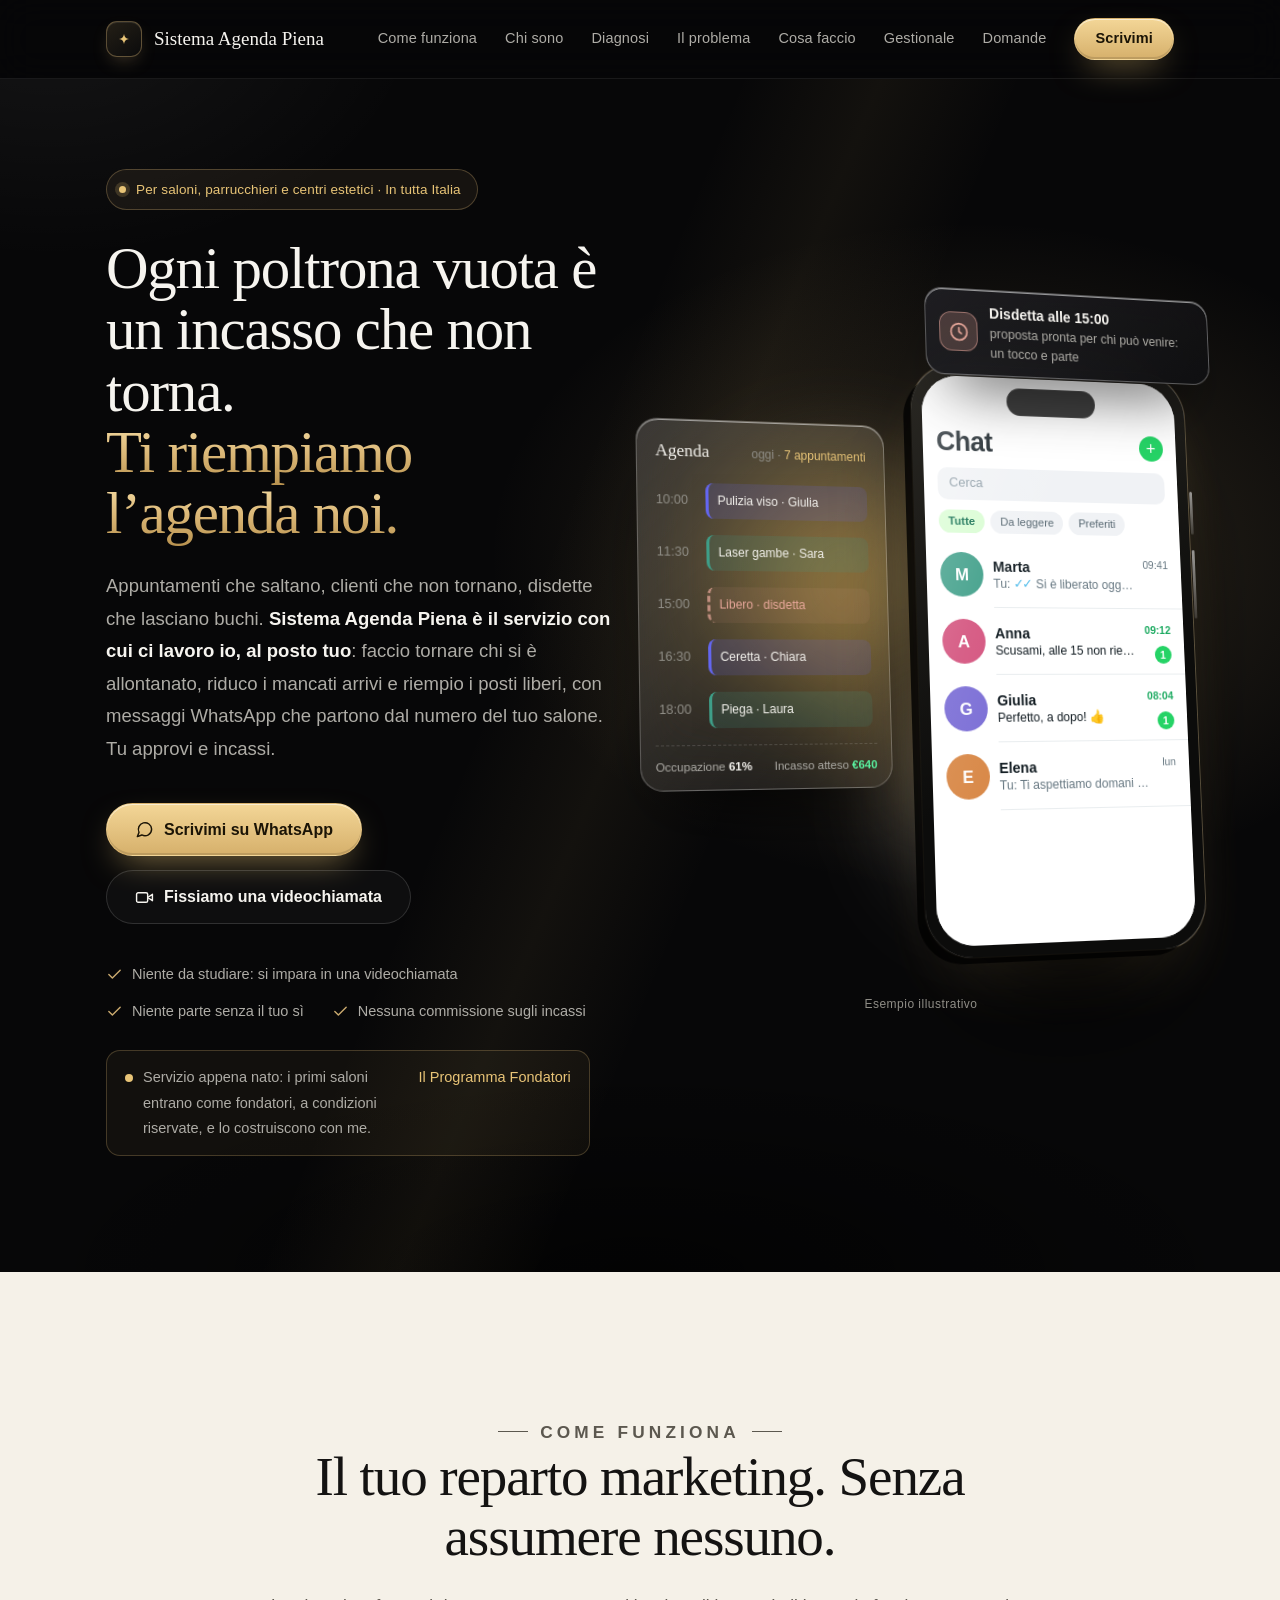
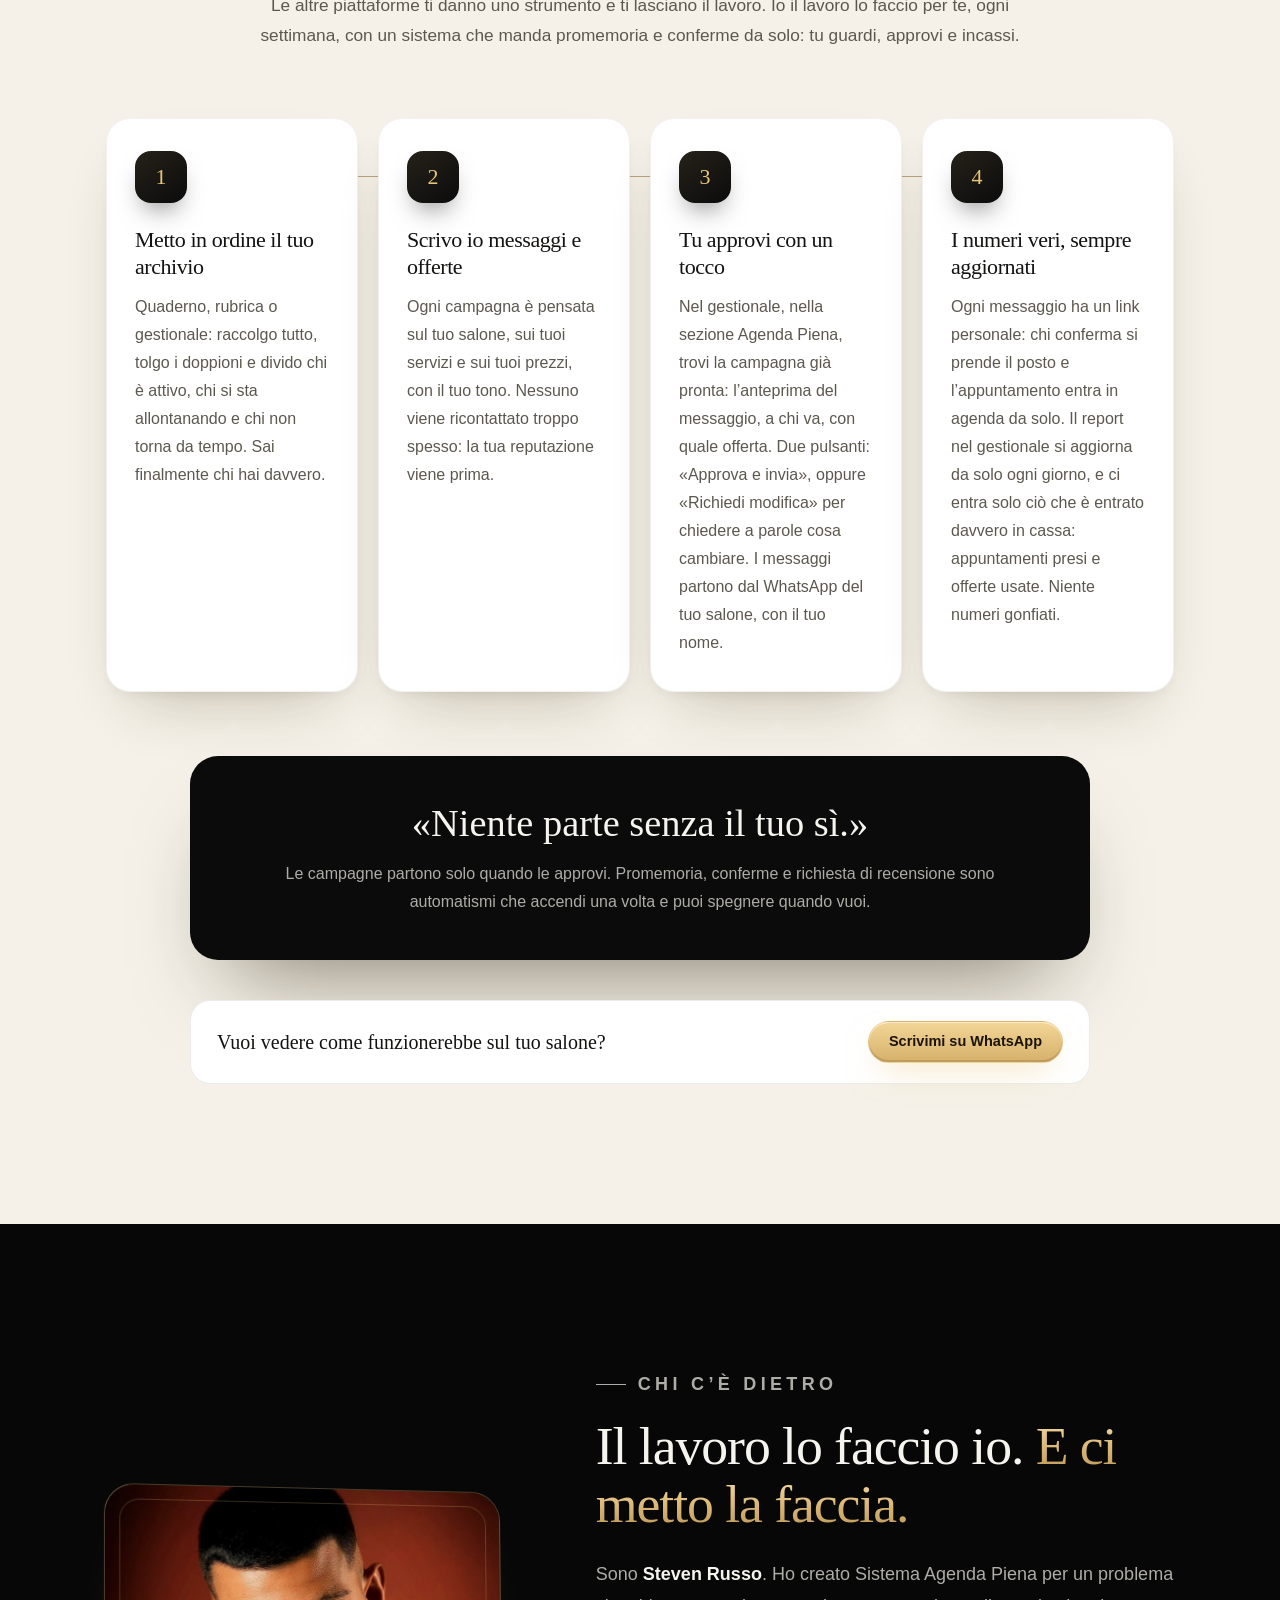
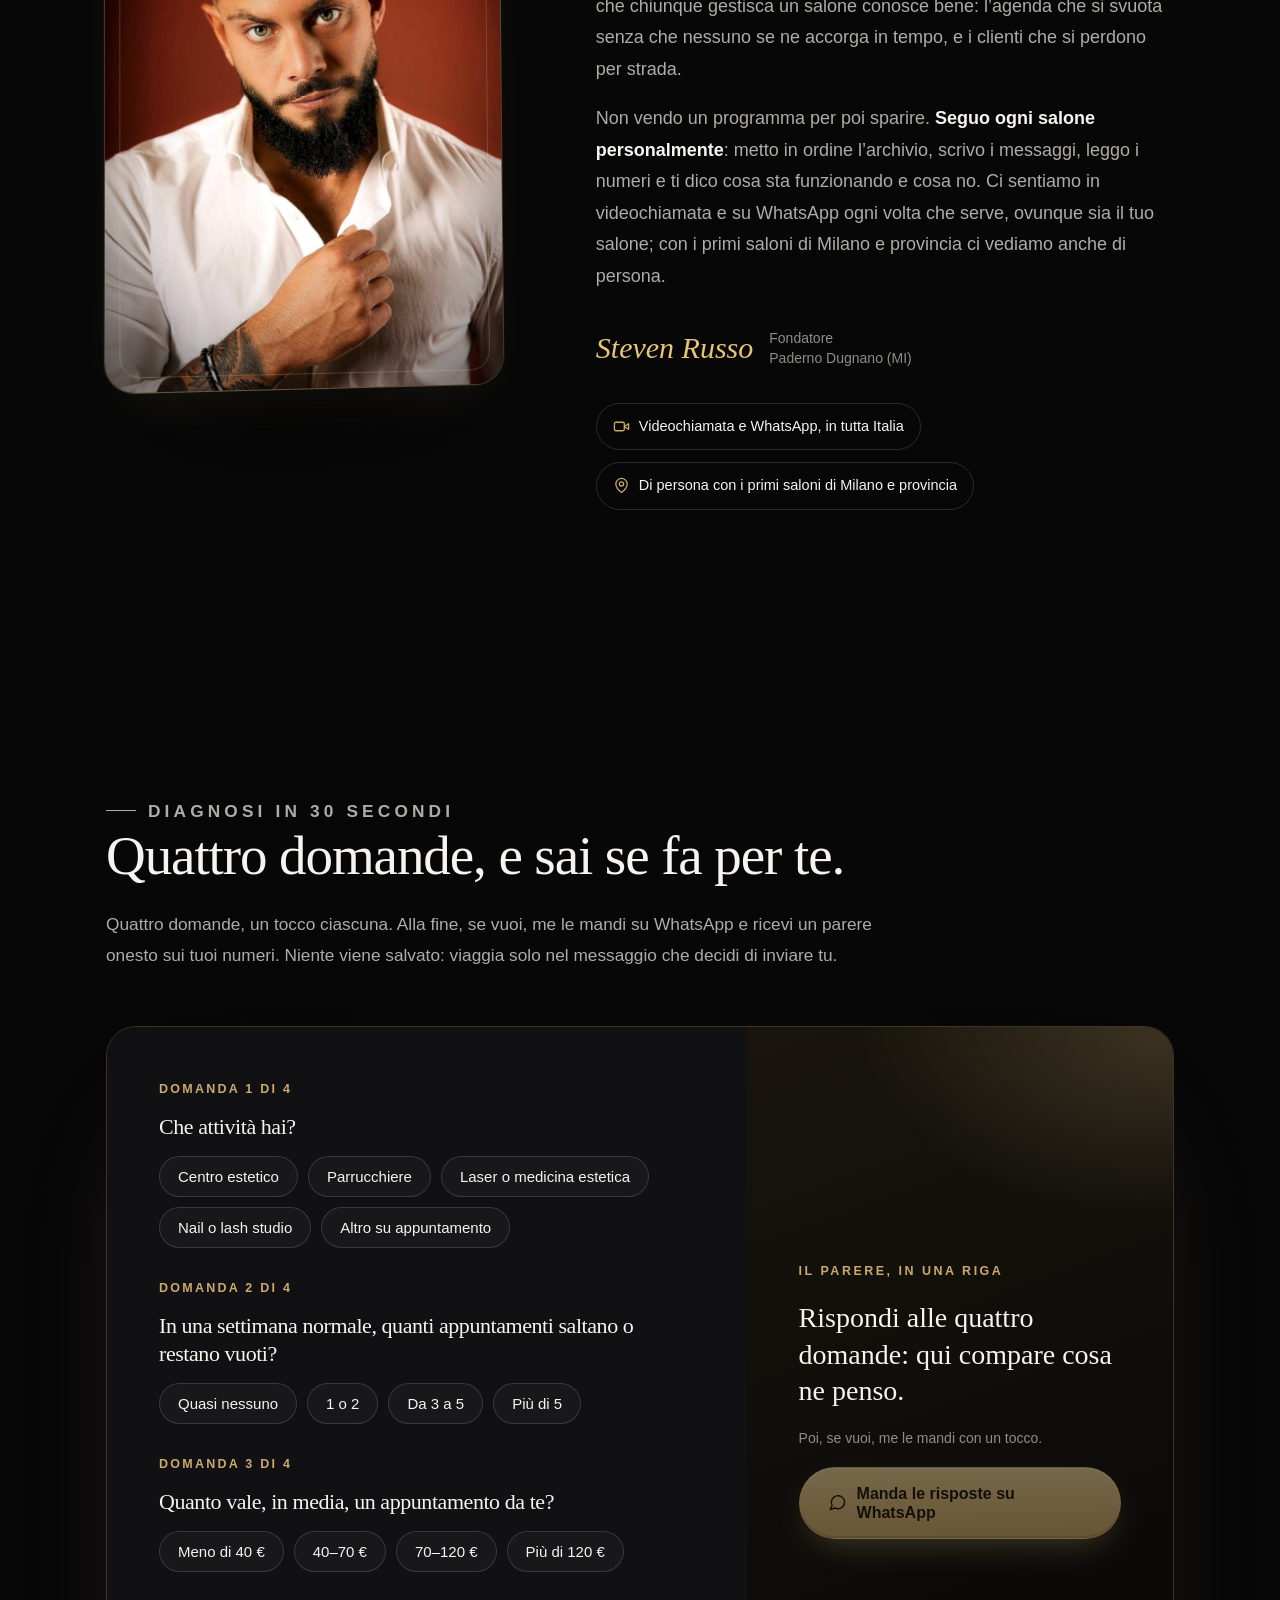
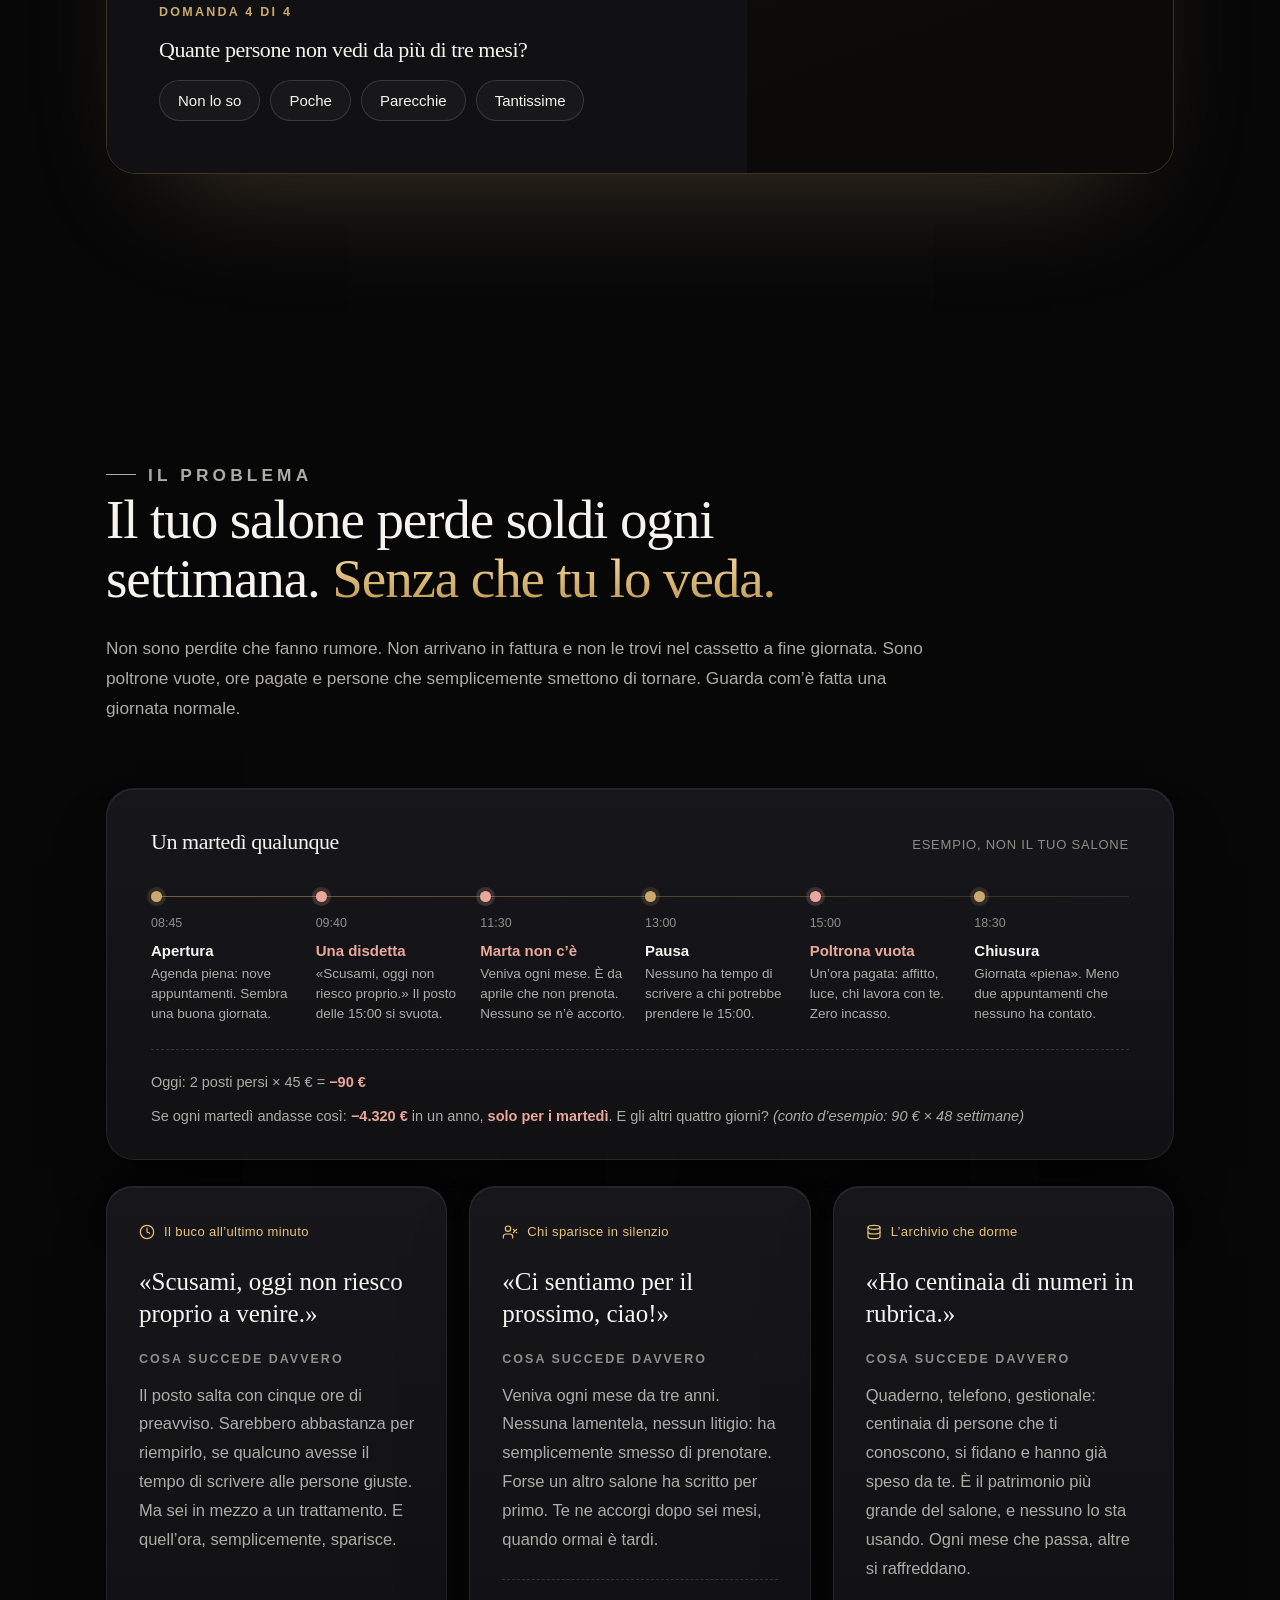
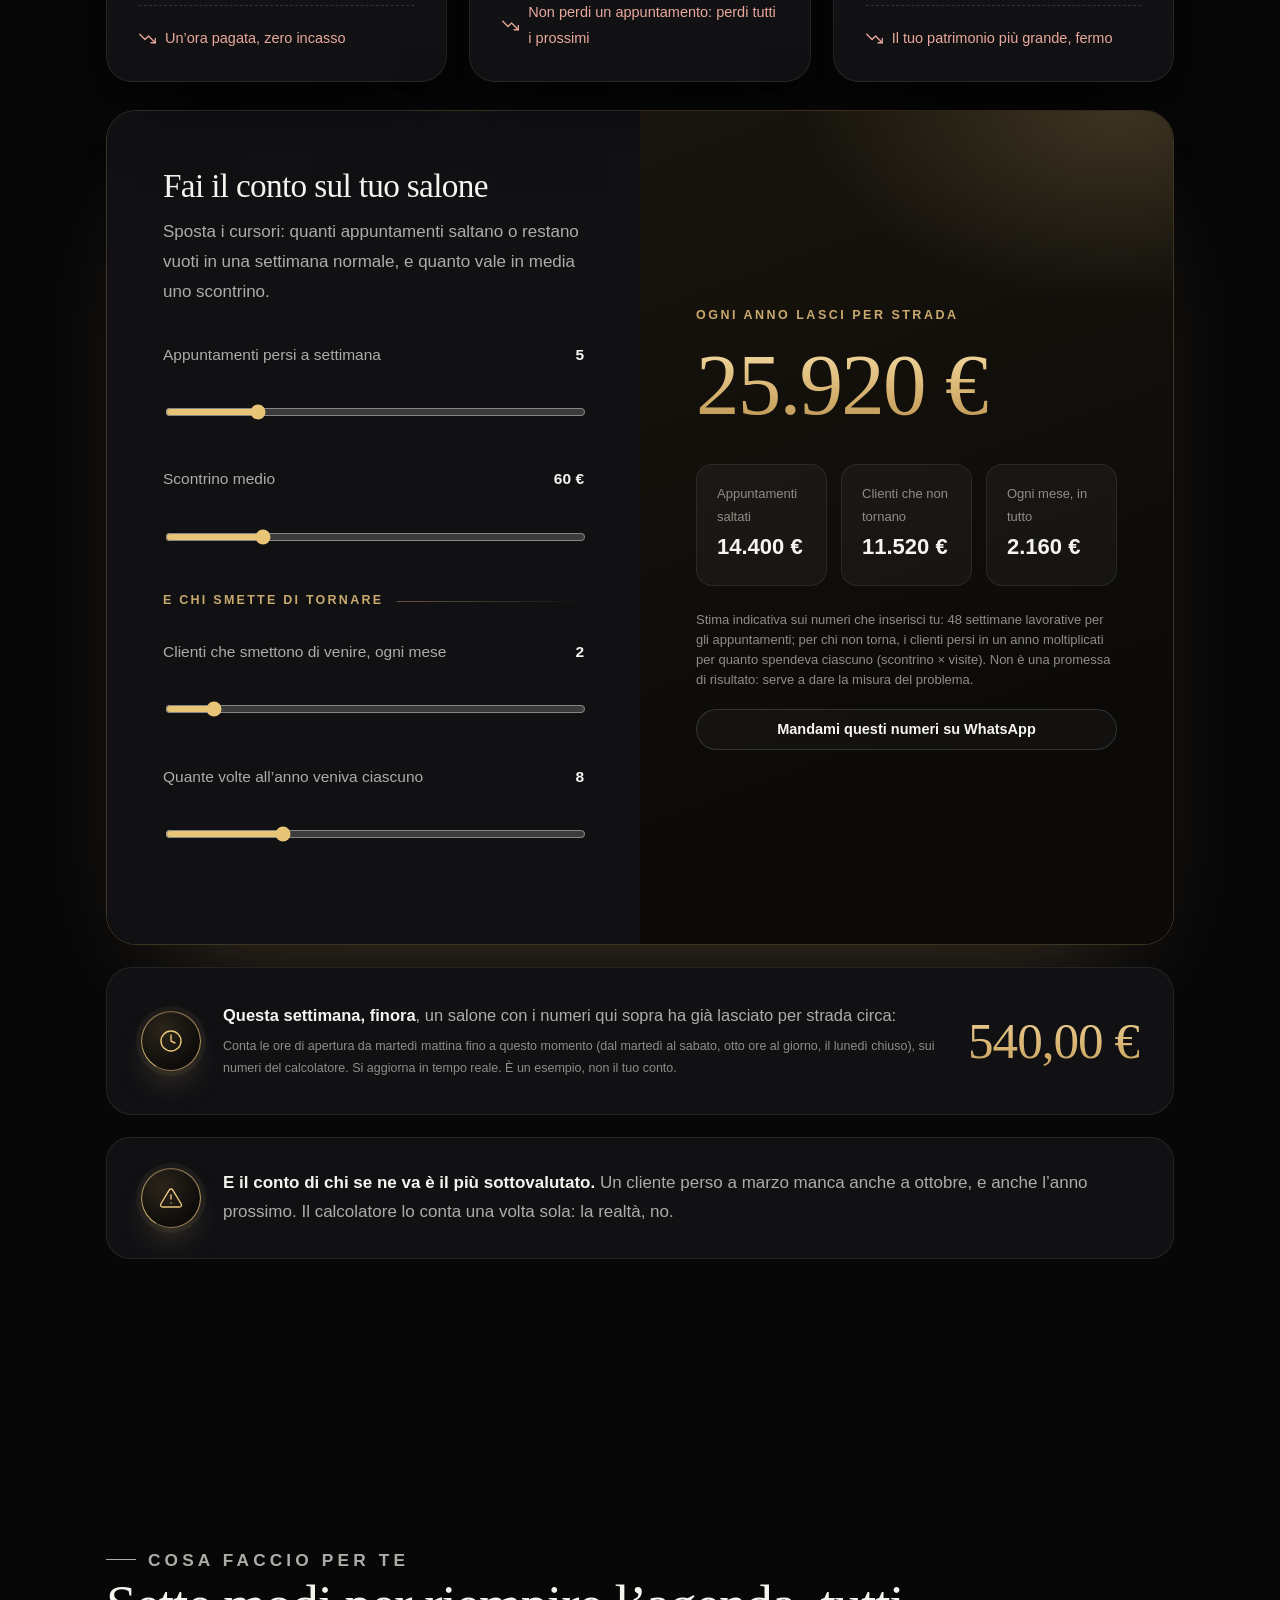
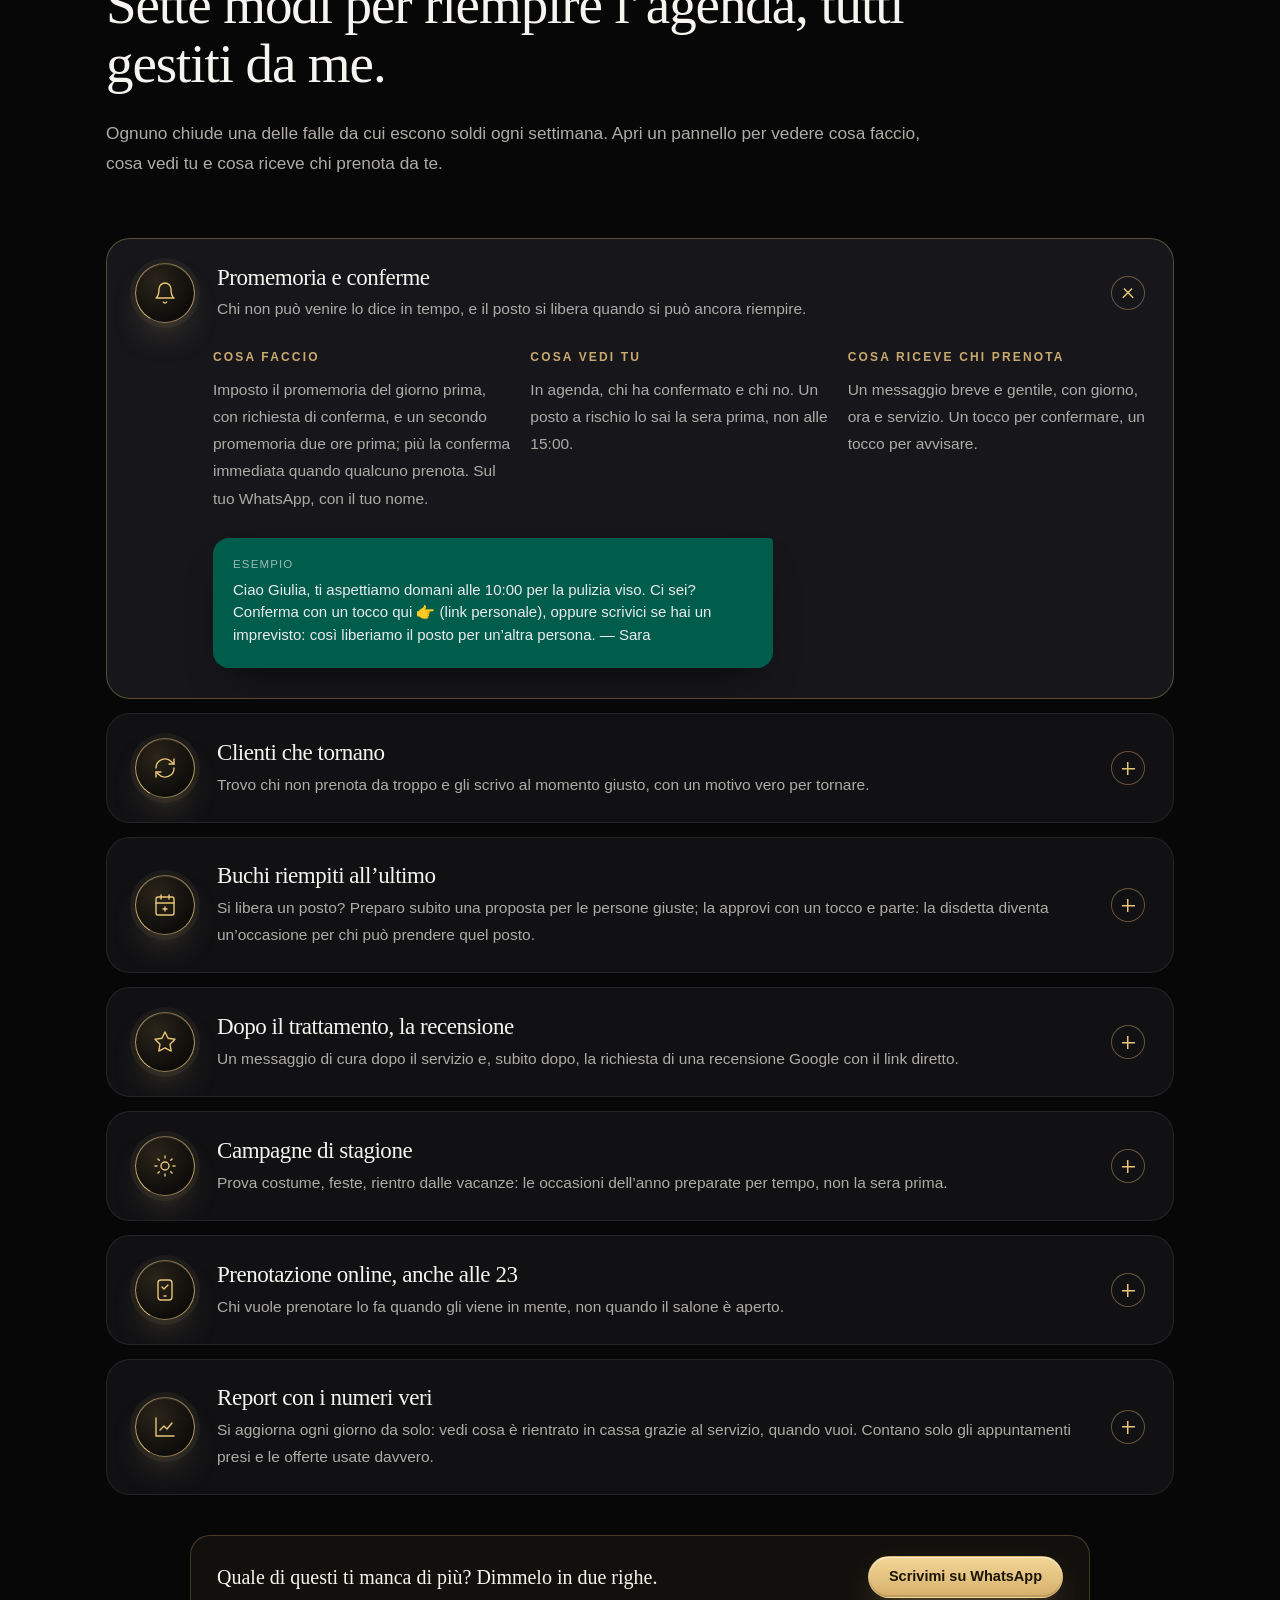
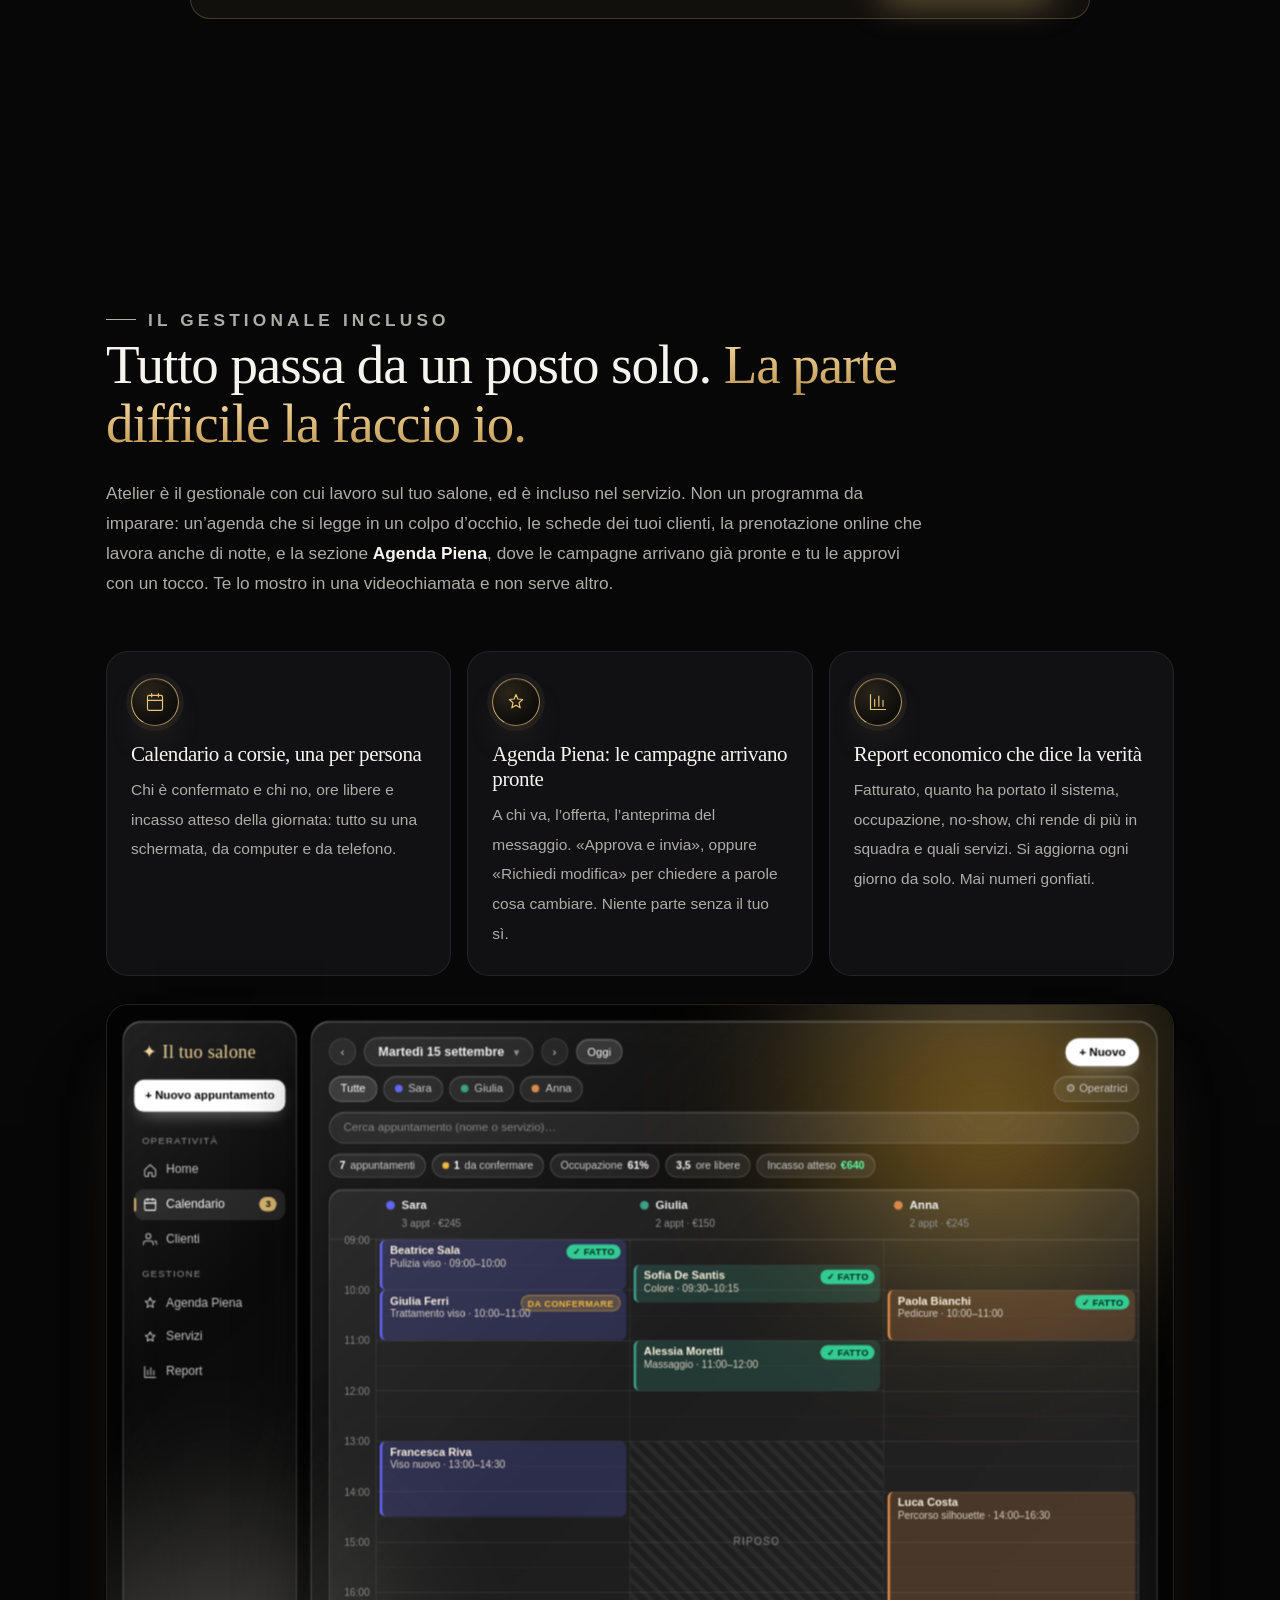
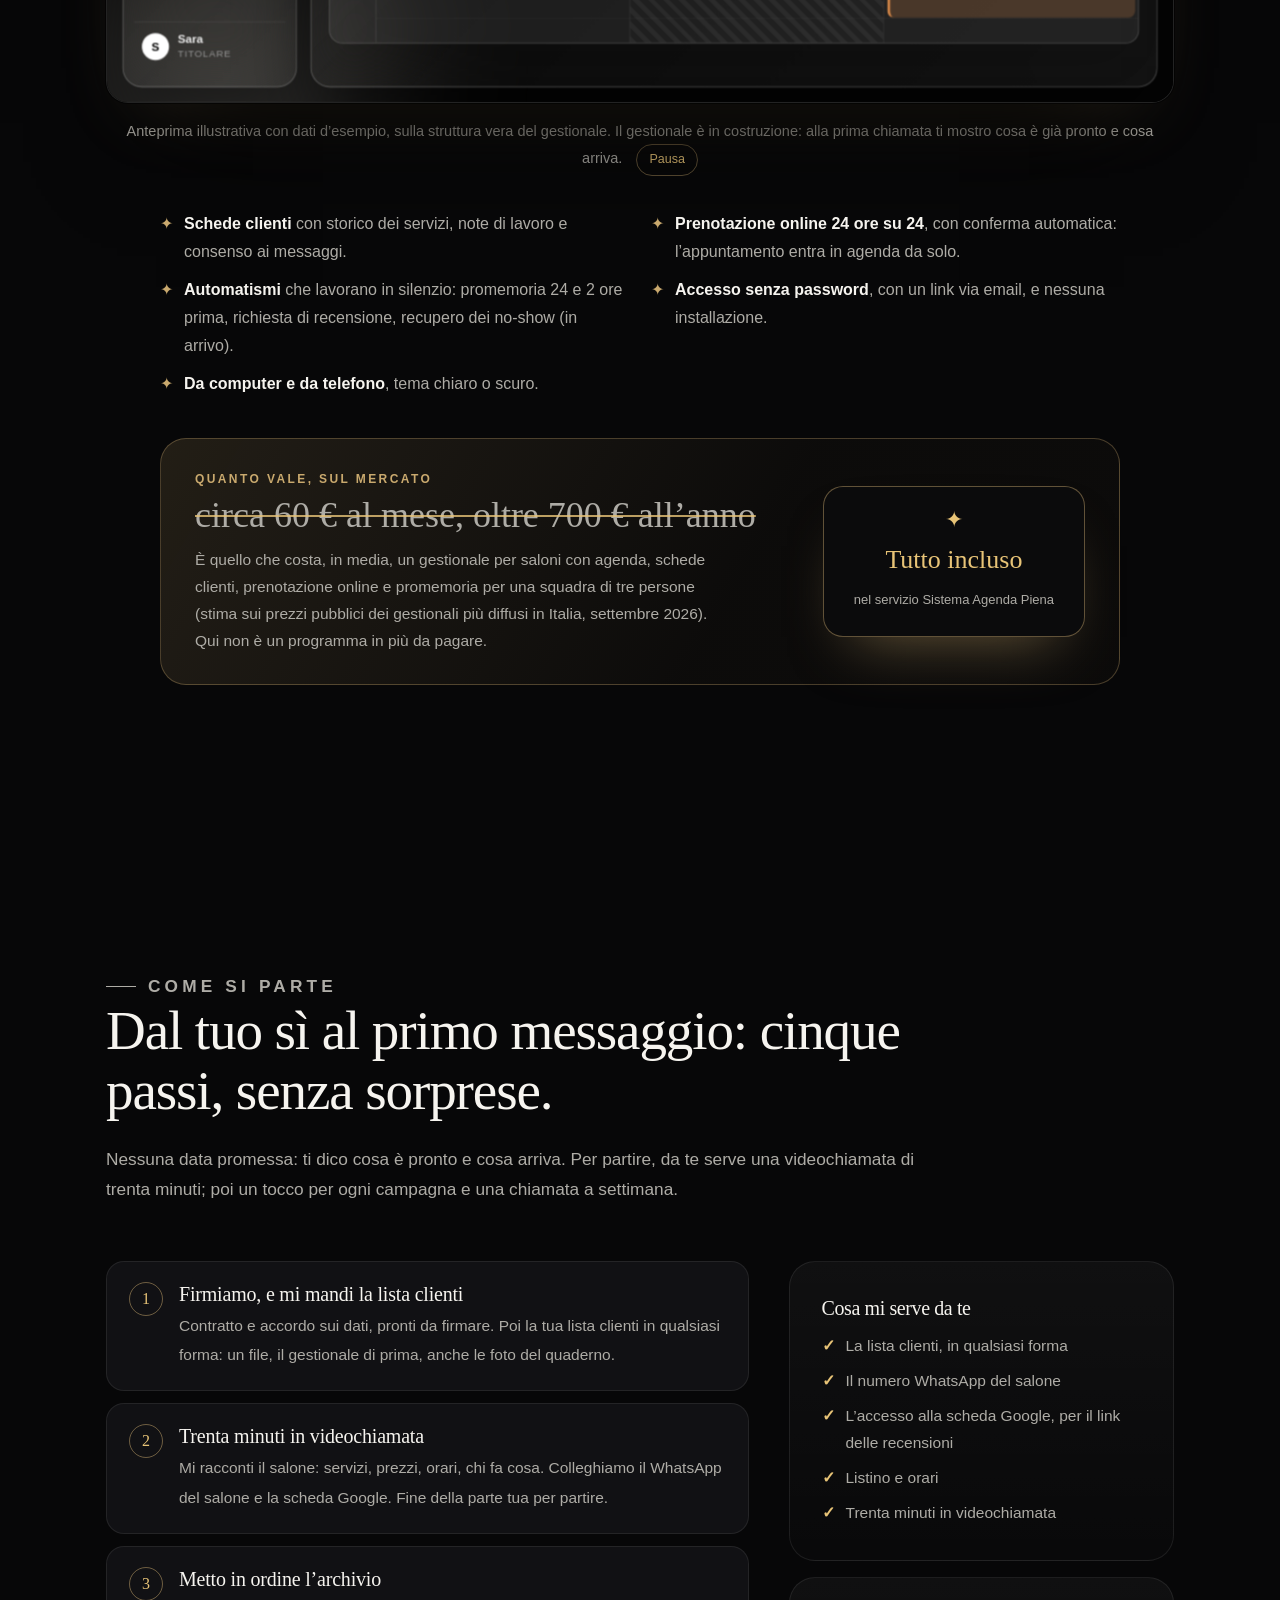
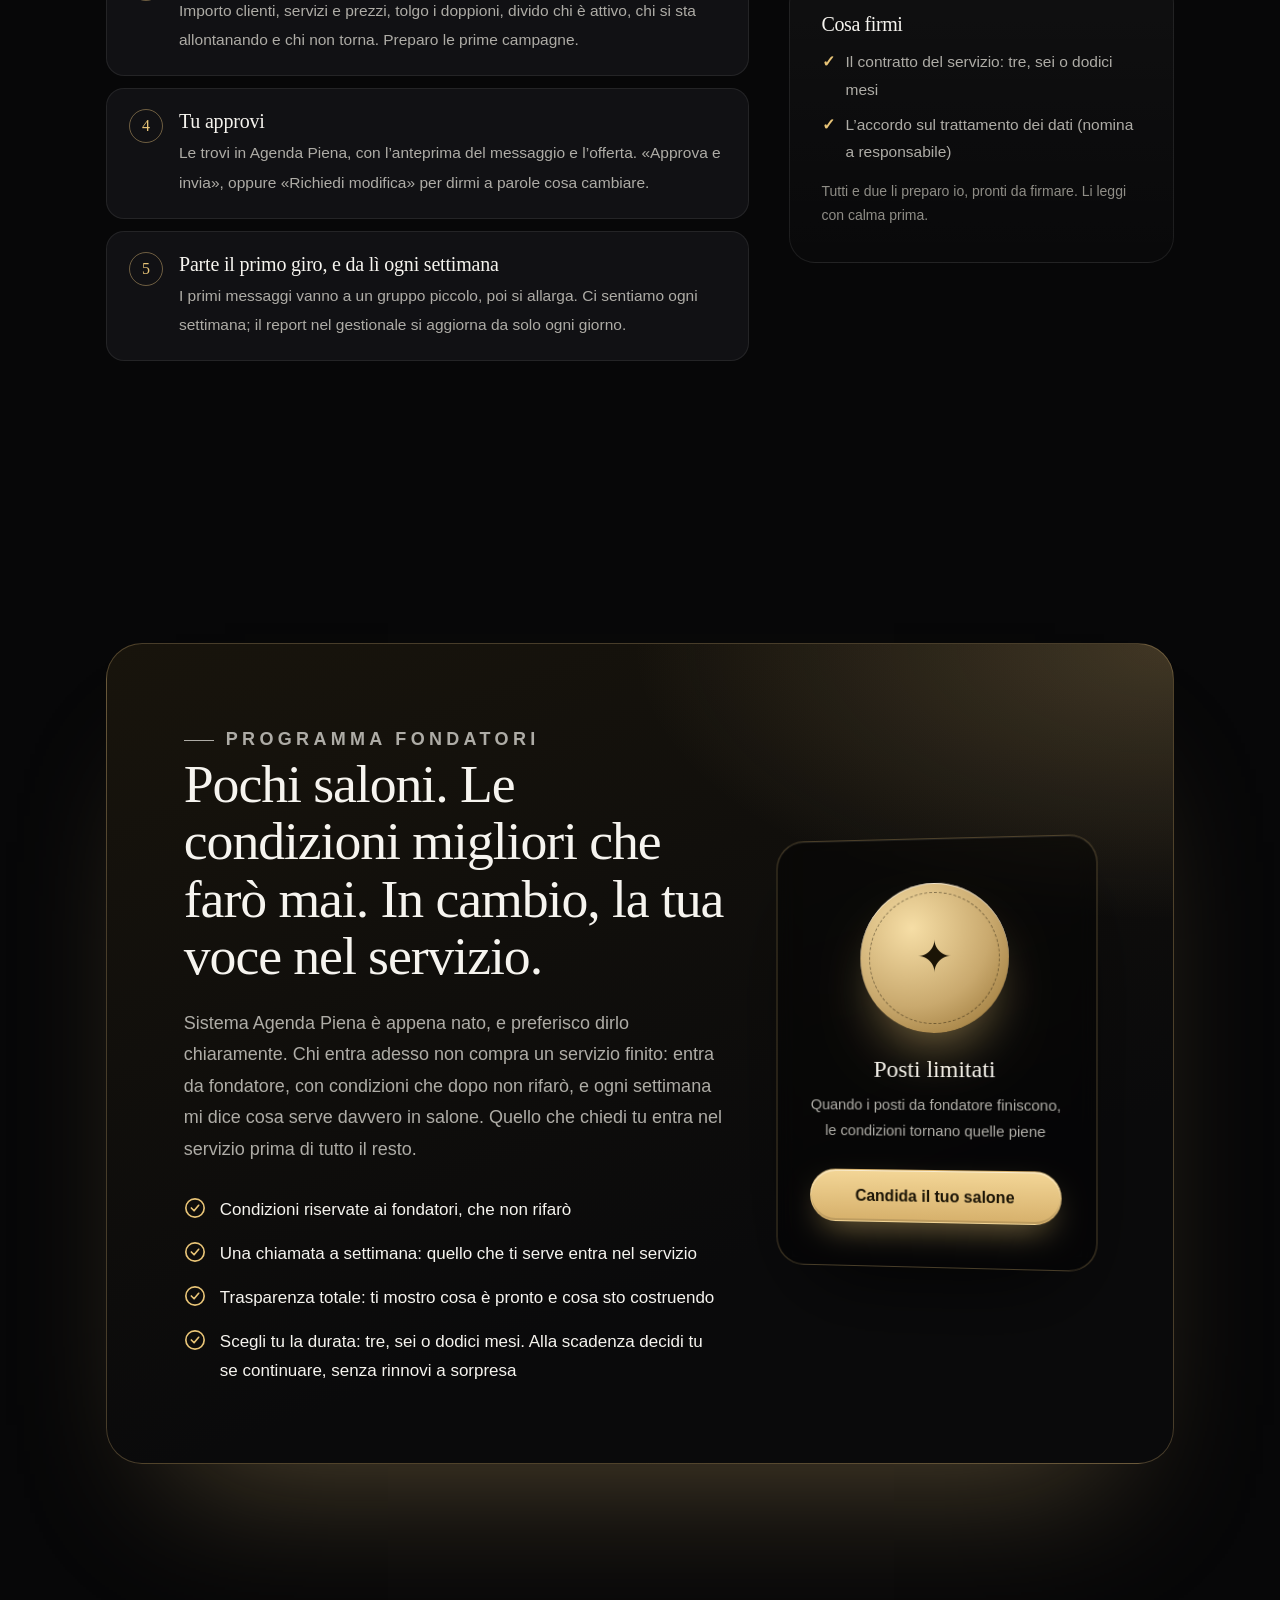
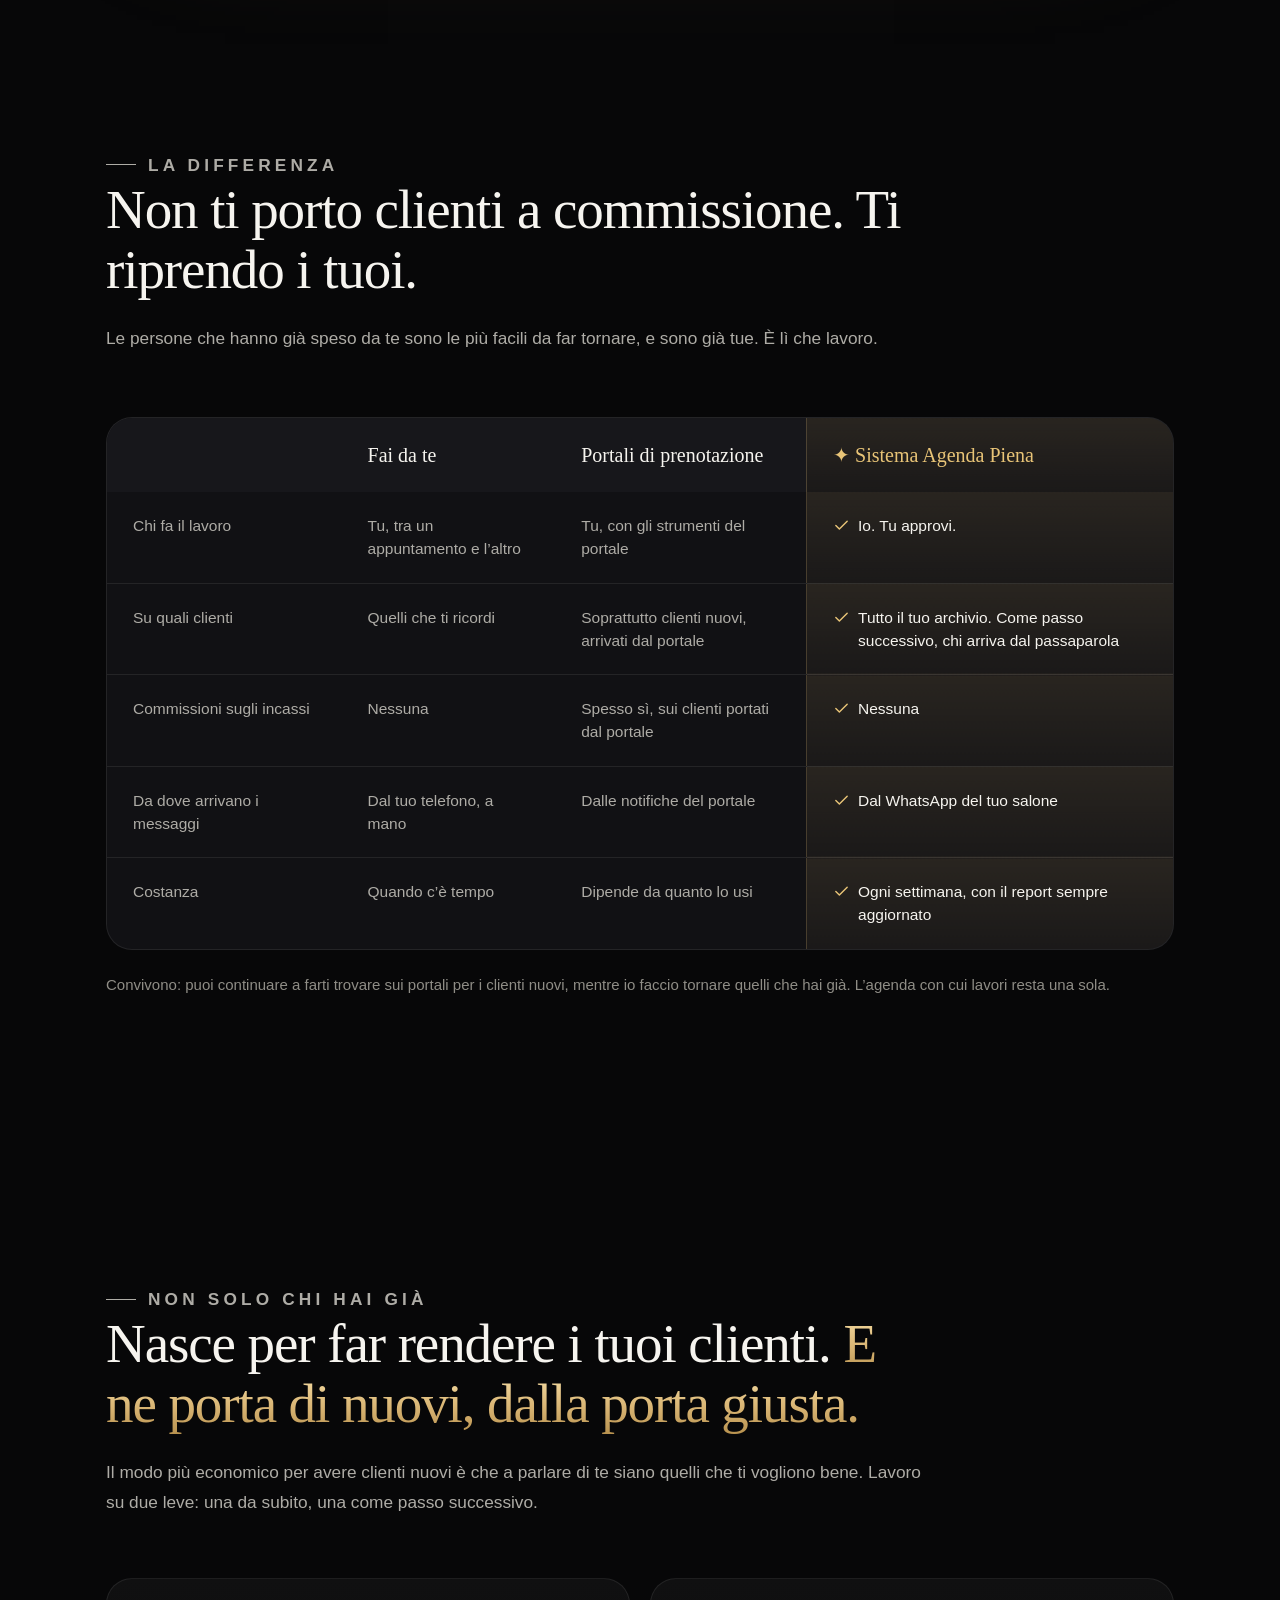
==== commit 75ea272f: "Verifica del dominio su Meta: meta-tag facebook-domain-verification nella home Co-Authored-By: Claud" ====
--- a/index.html
+++ b/index.html
@@ -3,6 +3,7 @@
 <head>
 <meta charset="utf-8">
 <meta name="viewport" content="width=device-width, initial-scale=1">
+<meta name="facebook-domain-verification" content="psw9f0mkq30vuq7ddrkjx1qlrtnvbq" />
 <title>Sistema Agenda Piena: agenda piena per saloni e centri estetici</title>
 <meta name="description" content="Meno appuntamenti mancati, clienti che tornano e buchi riempiti, con WhatsApp dal numero del tuo salone. Milano e provincia in salone, tutta Italia a distanza.">
 <link rel="canonical" href="https://sistemaagendapiena.it/">
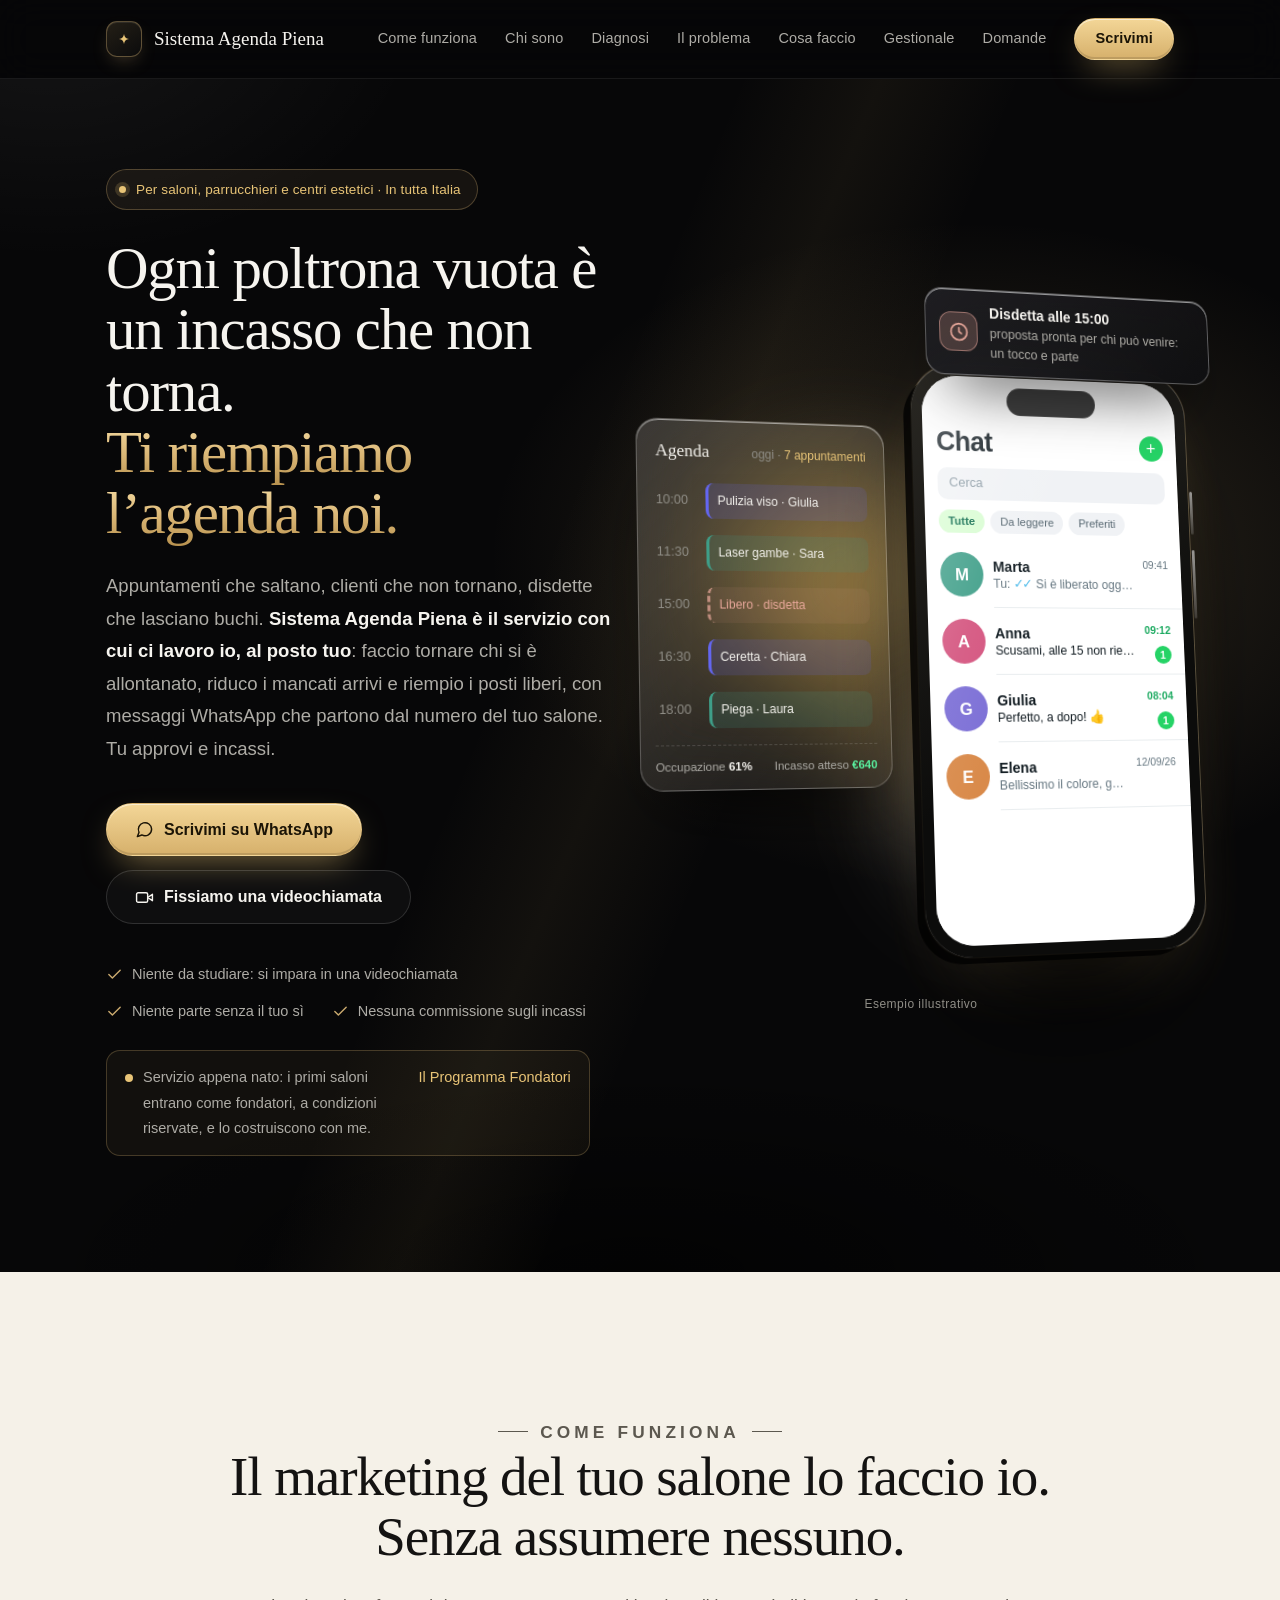
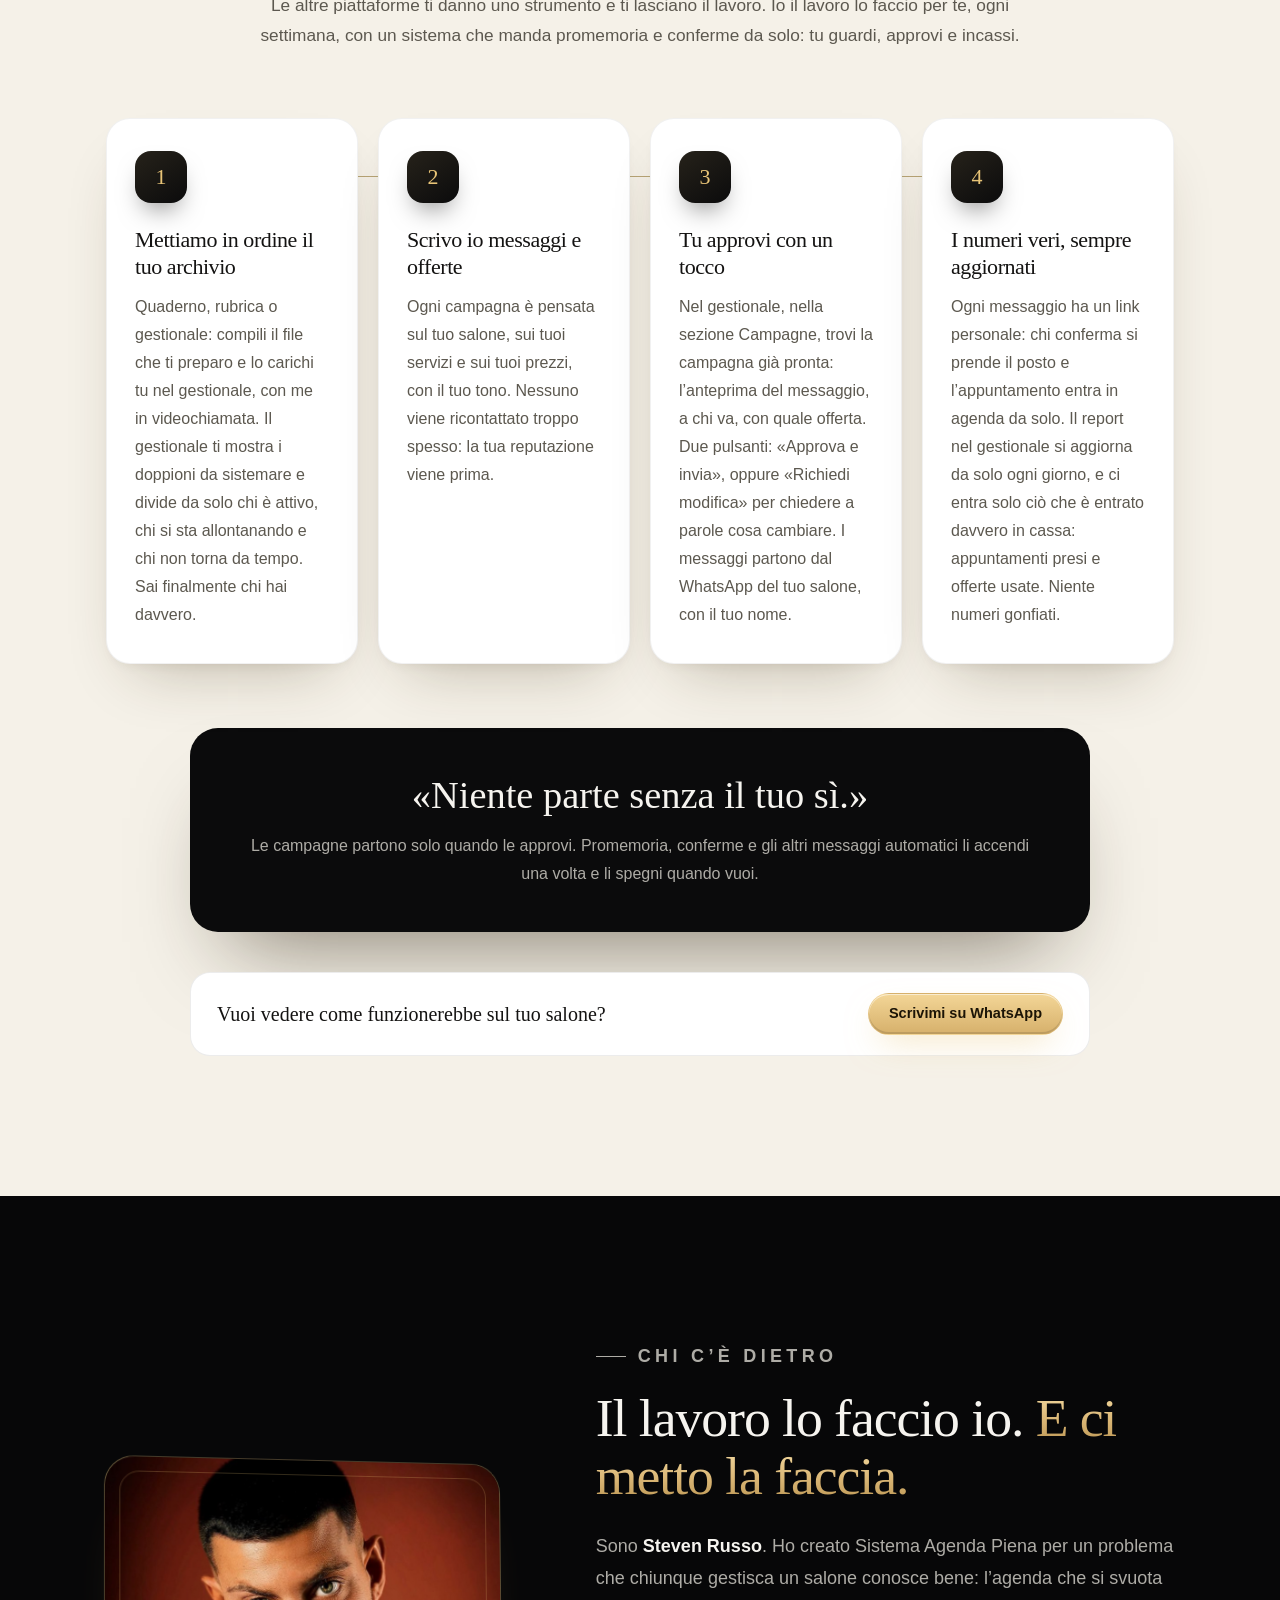
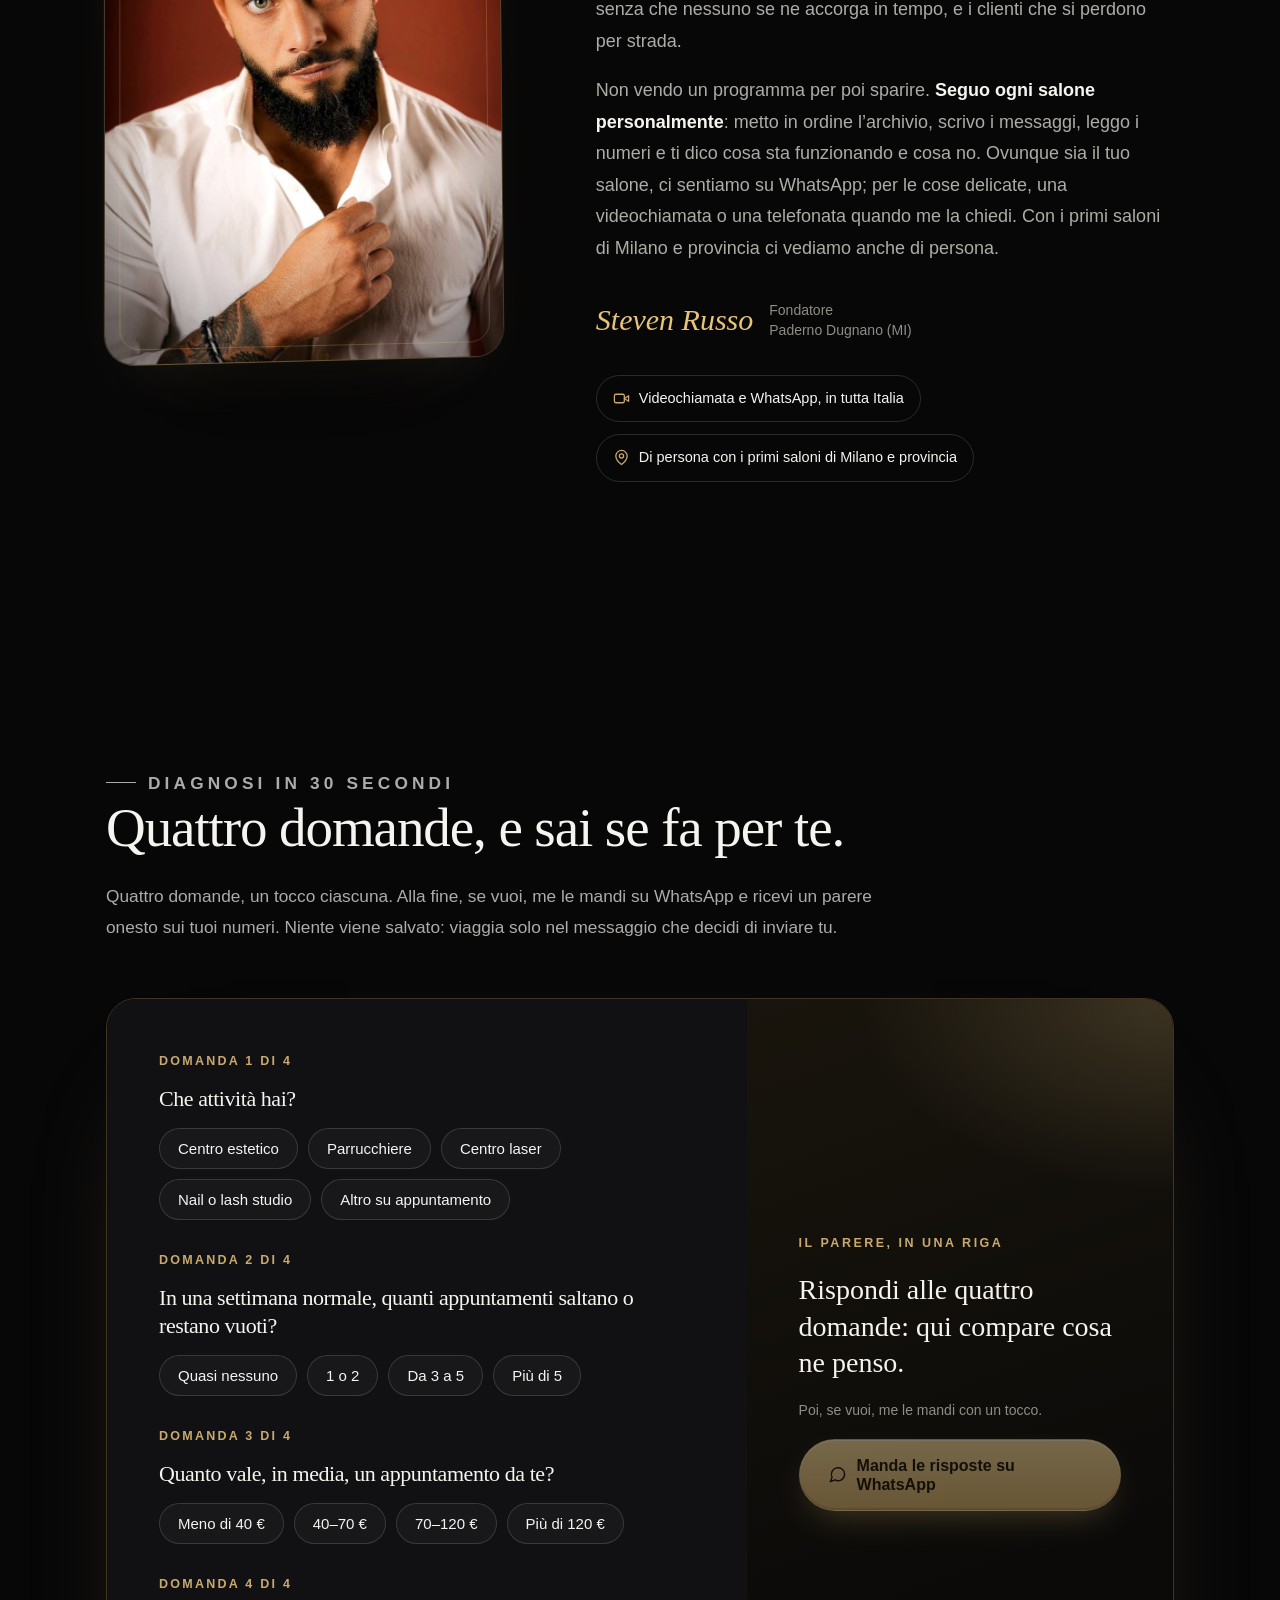
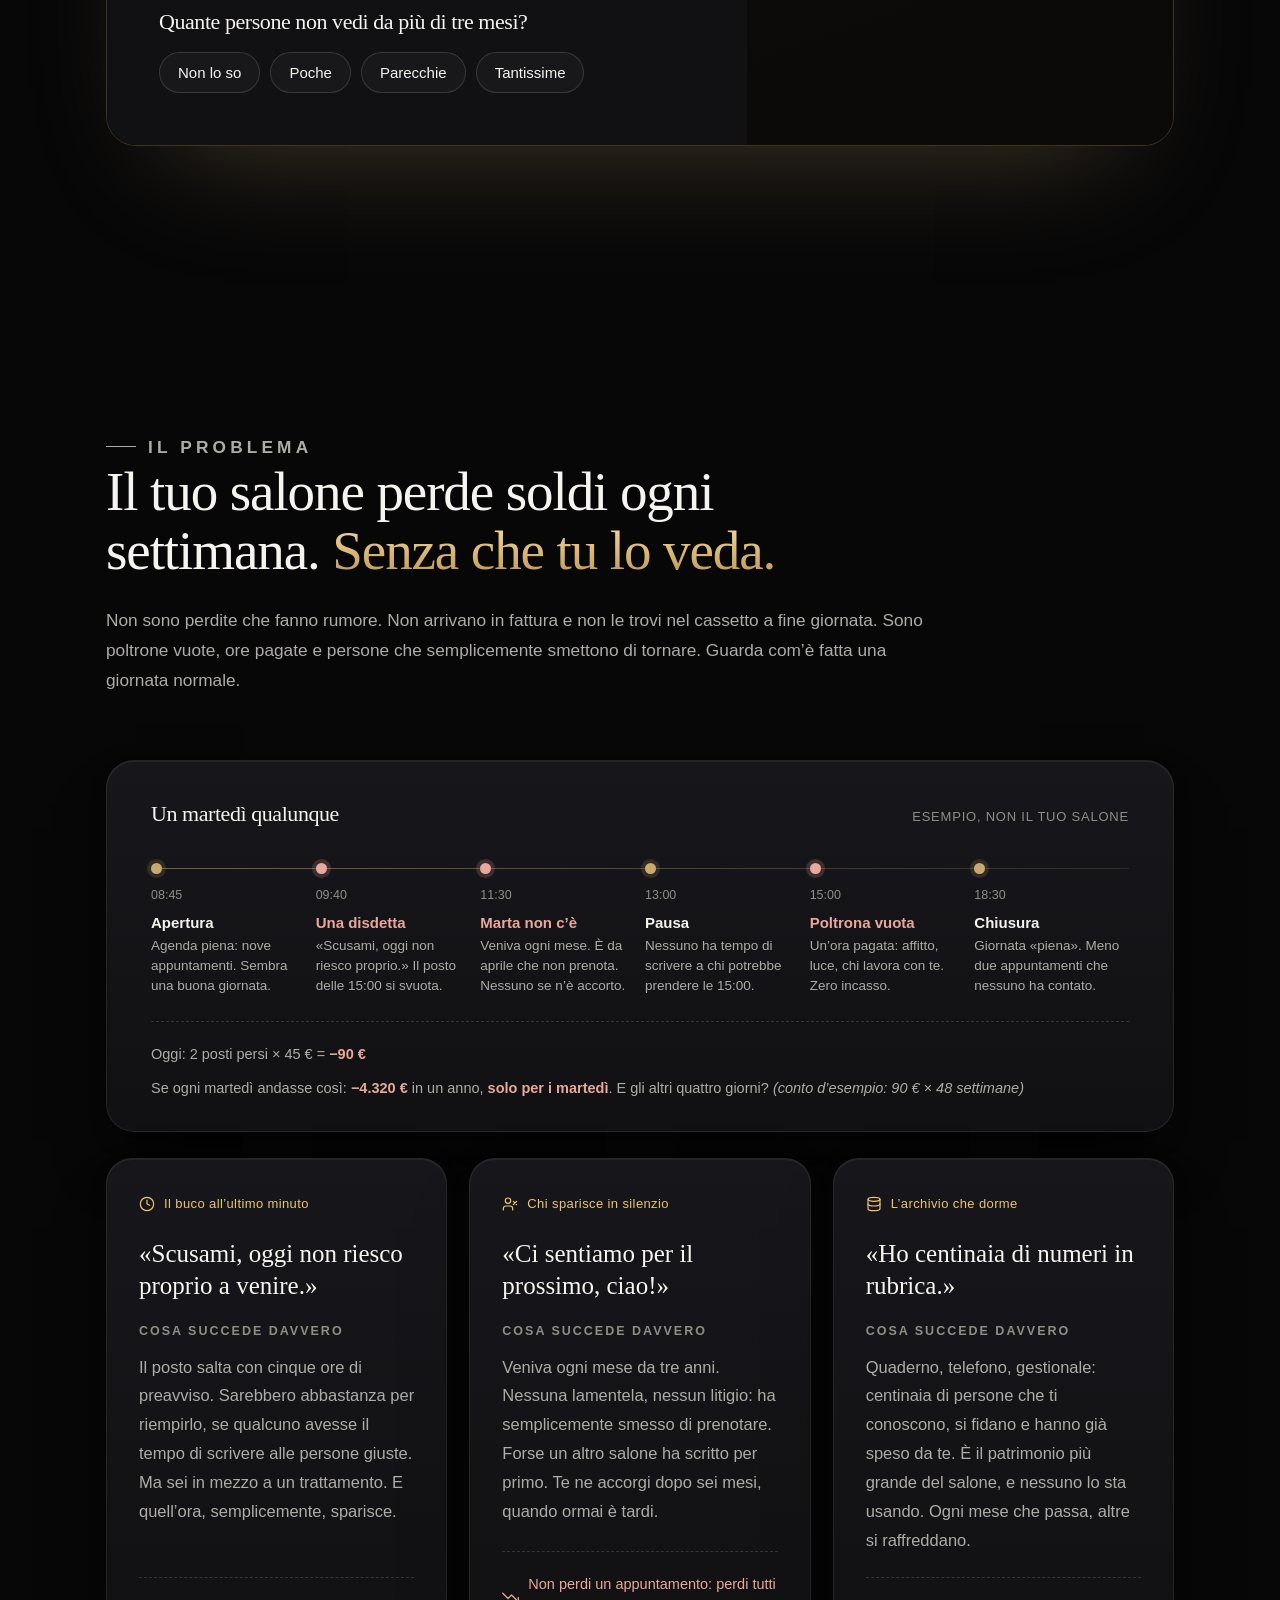
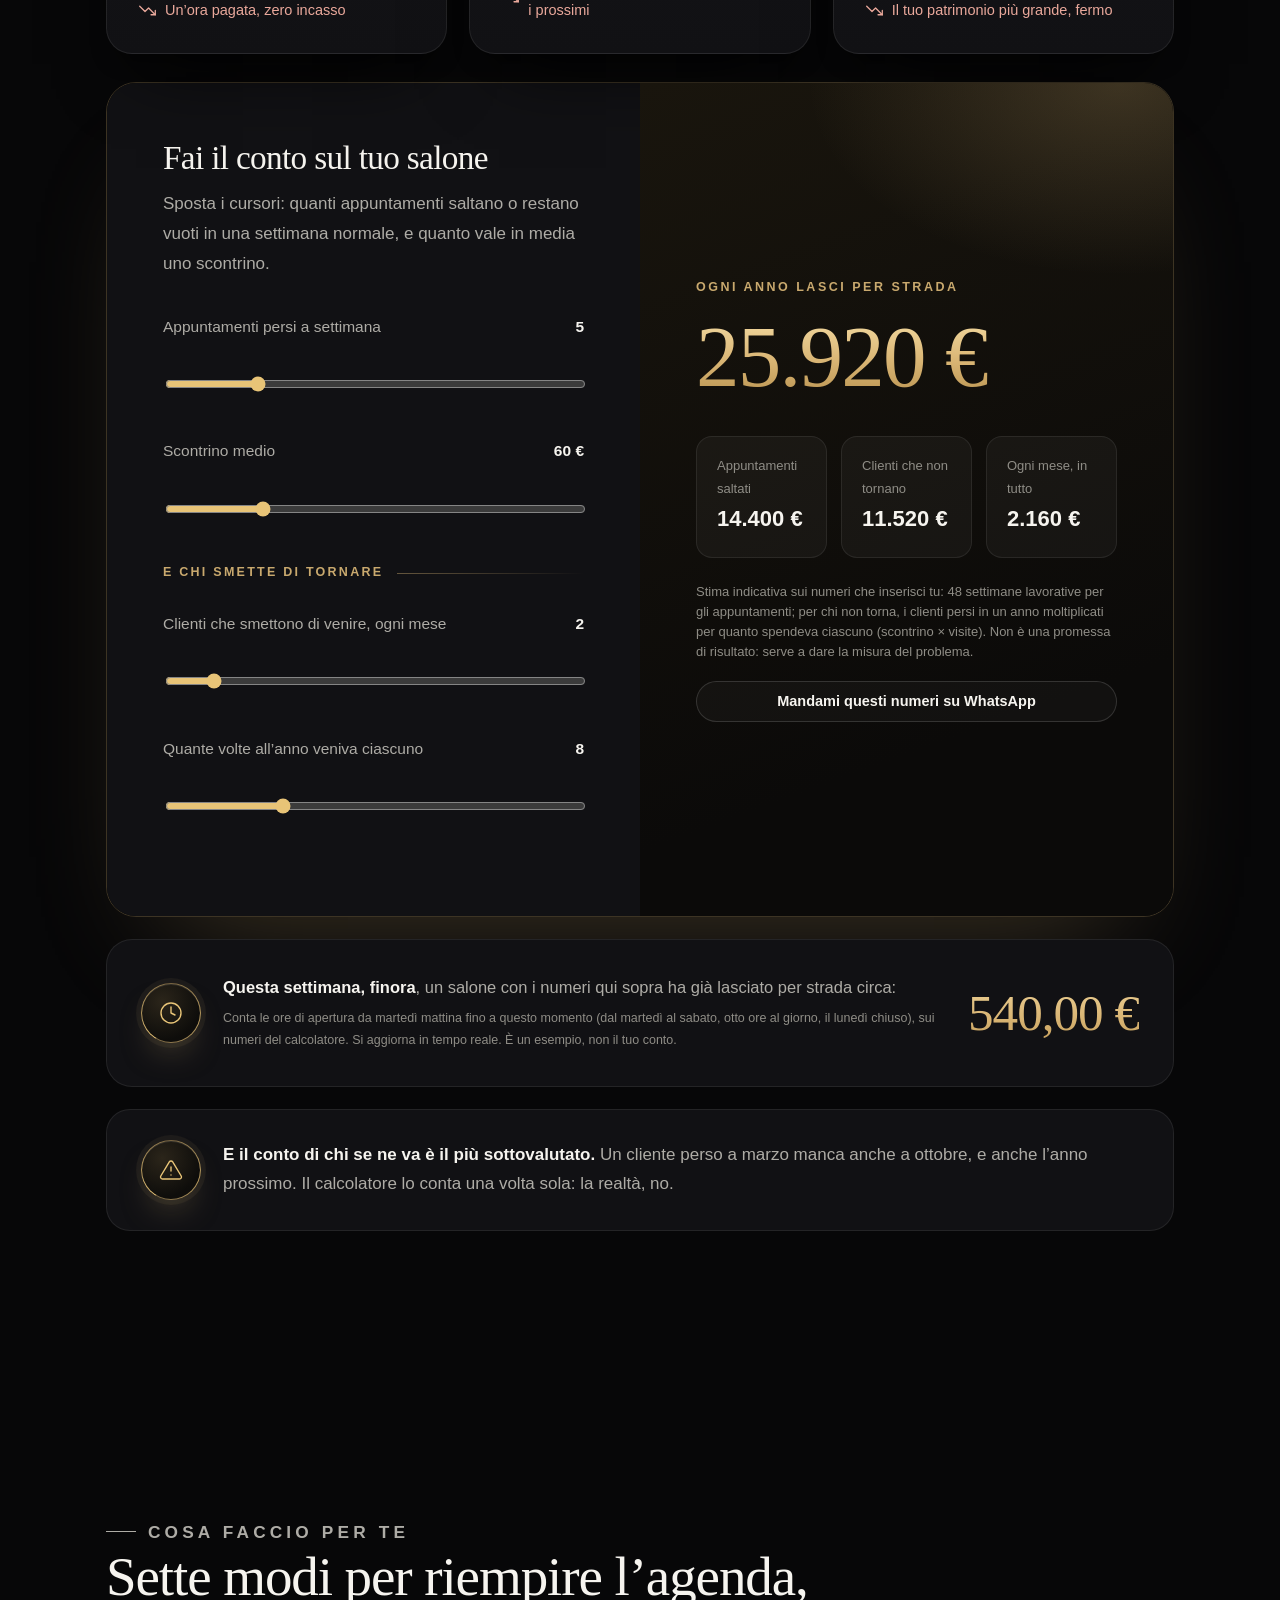
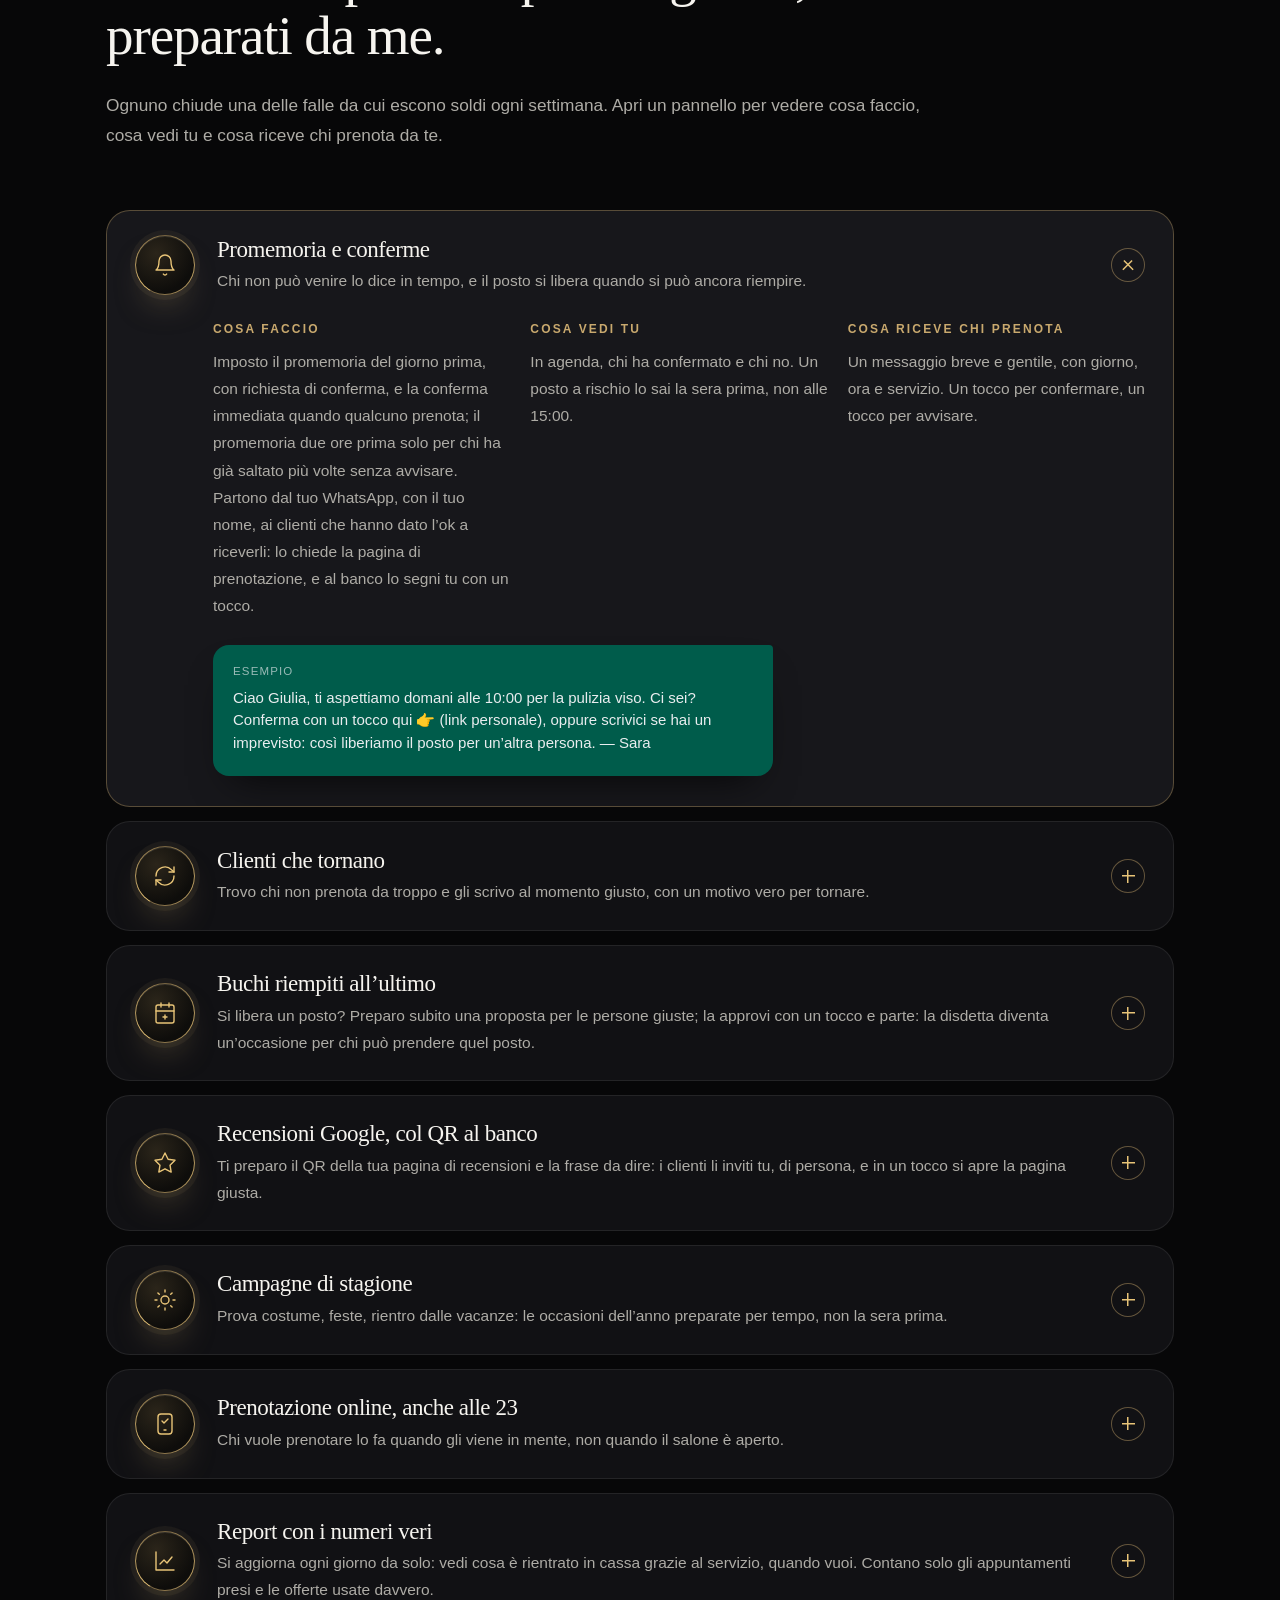
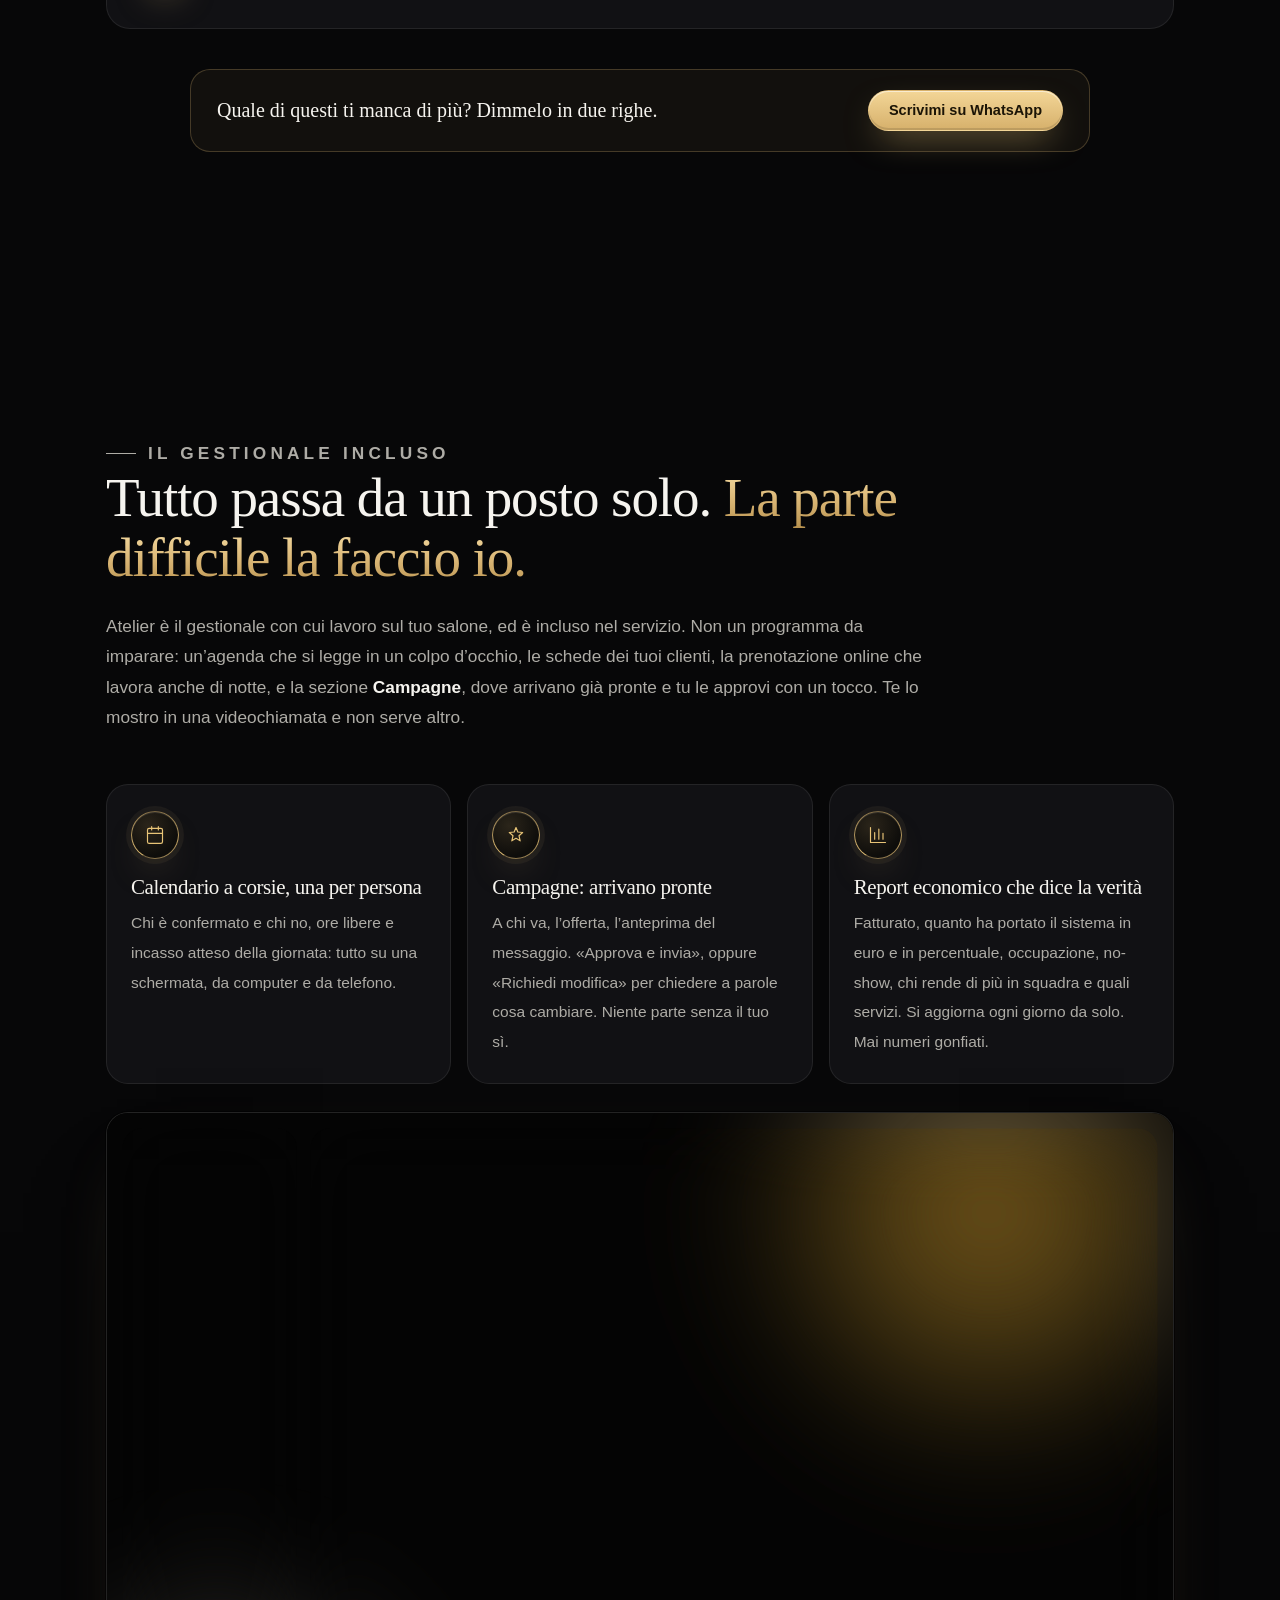
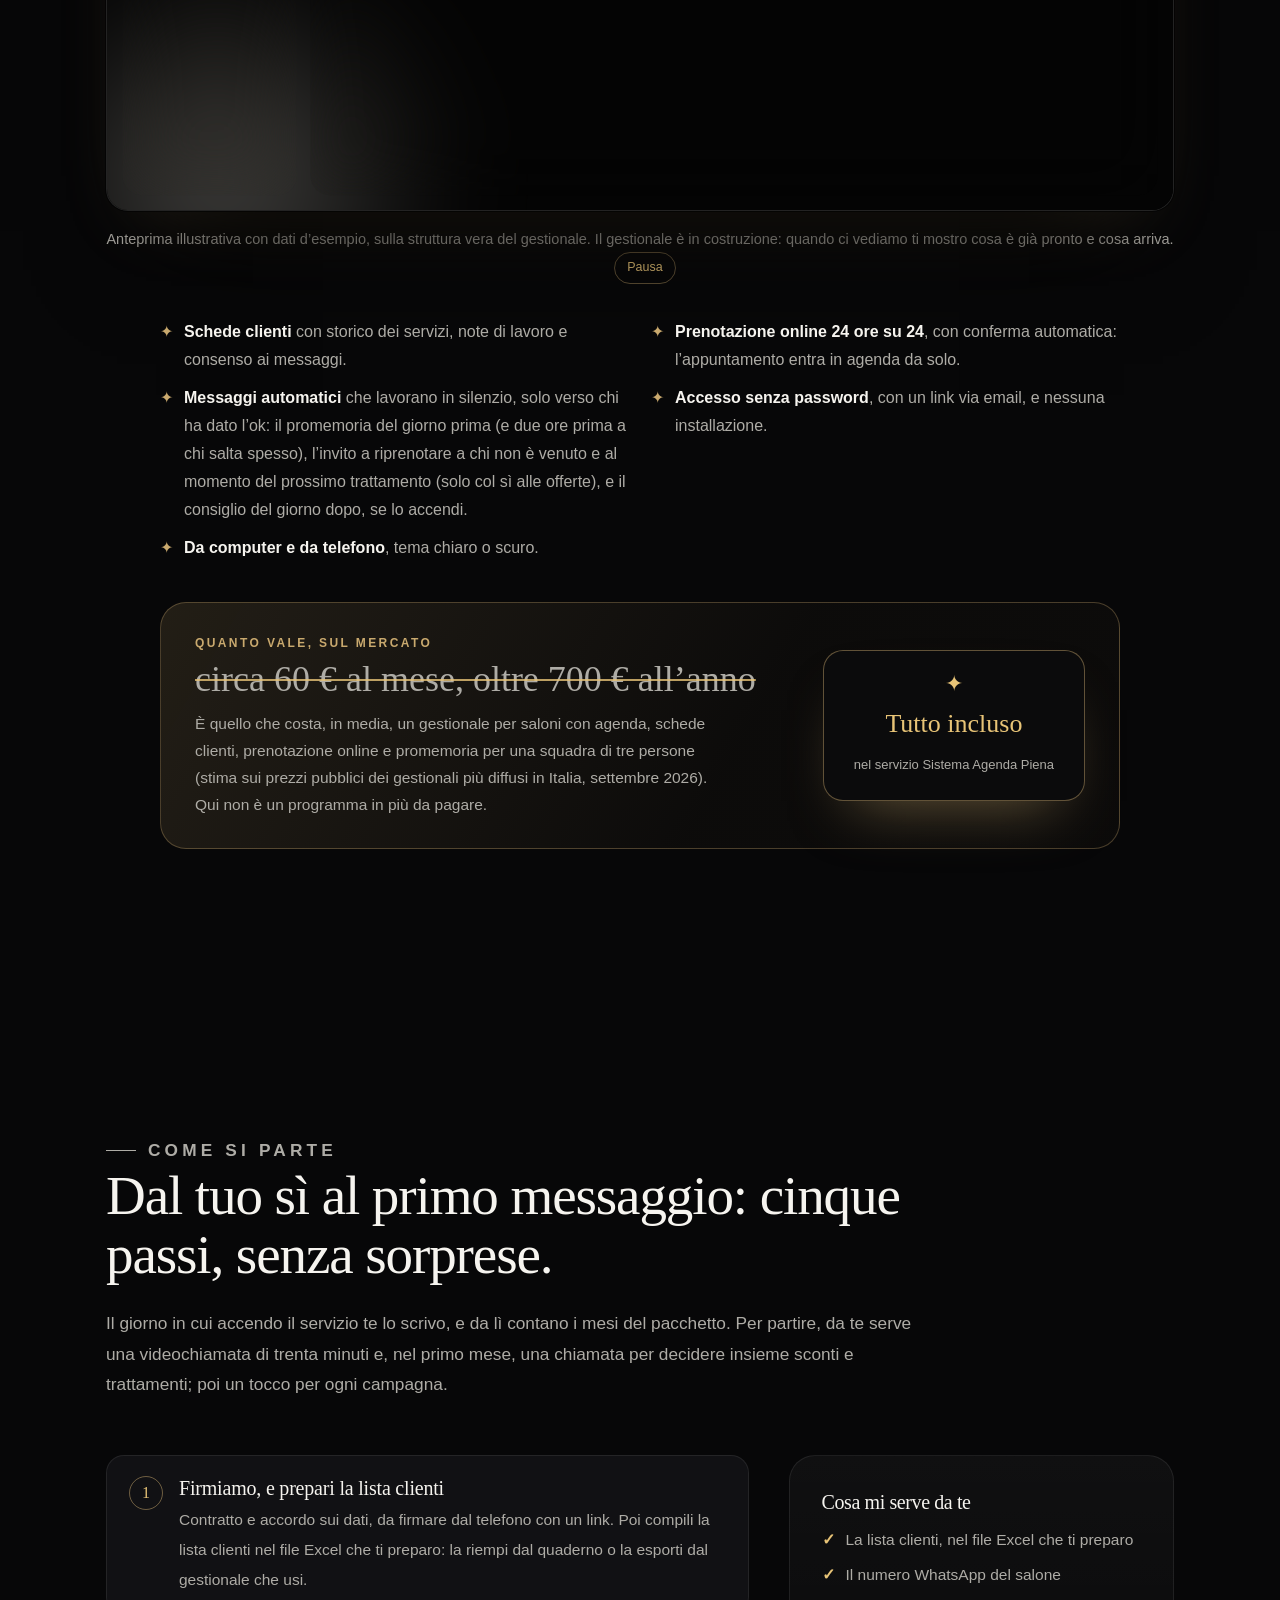
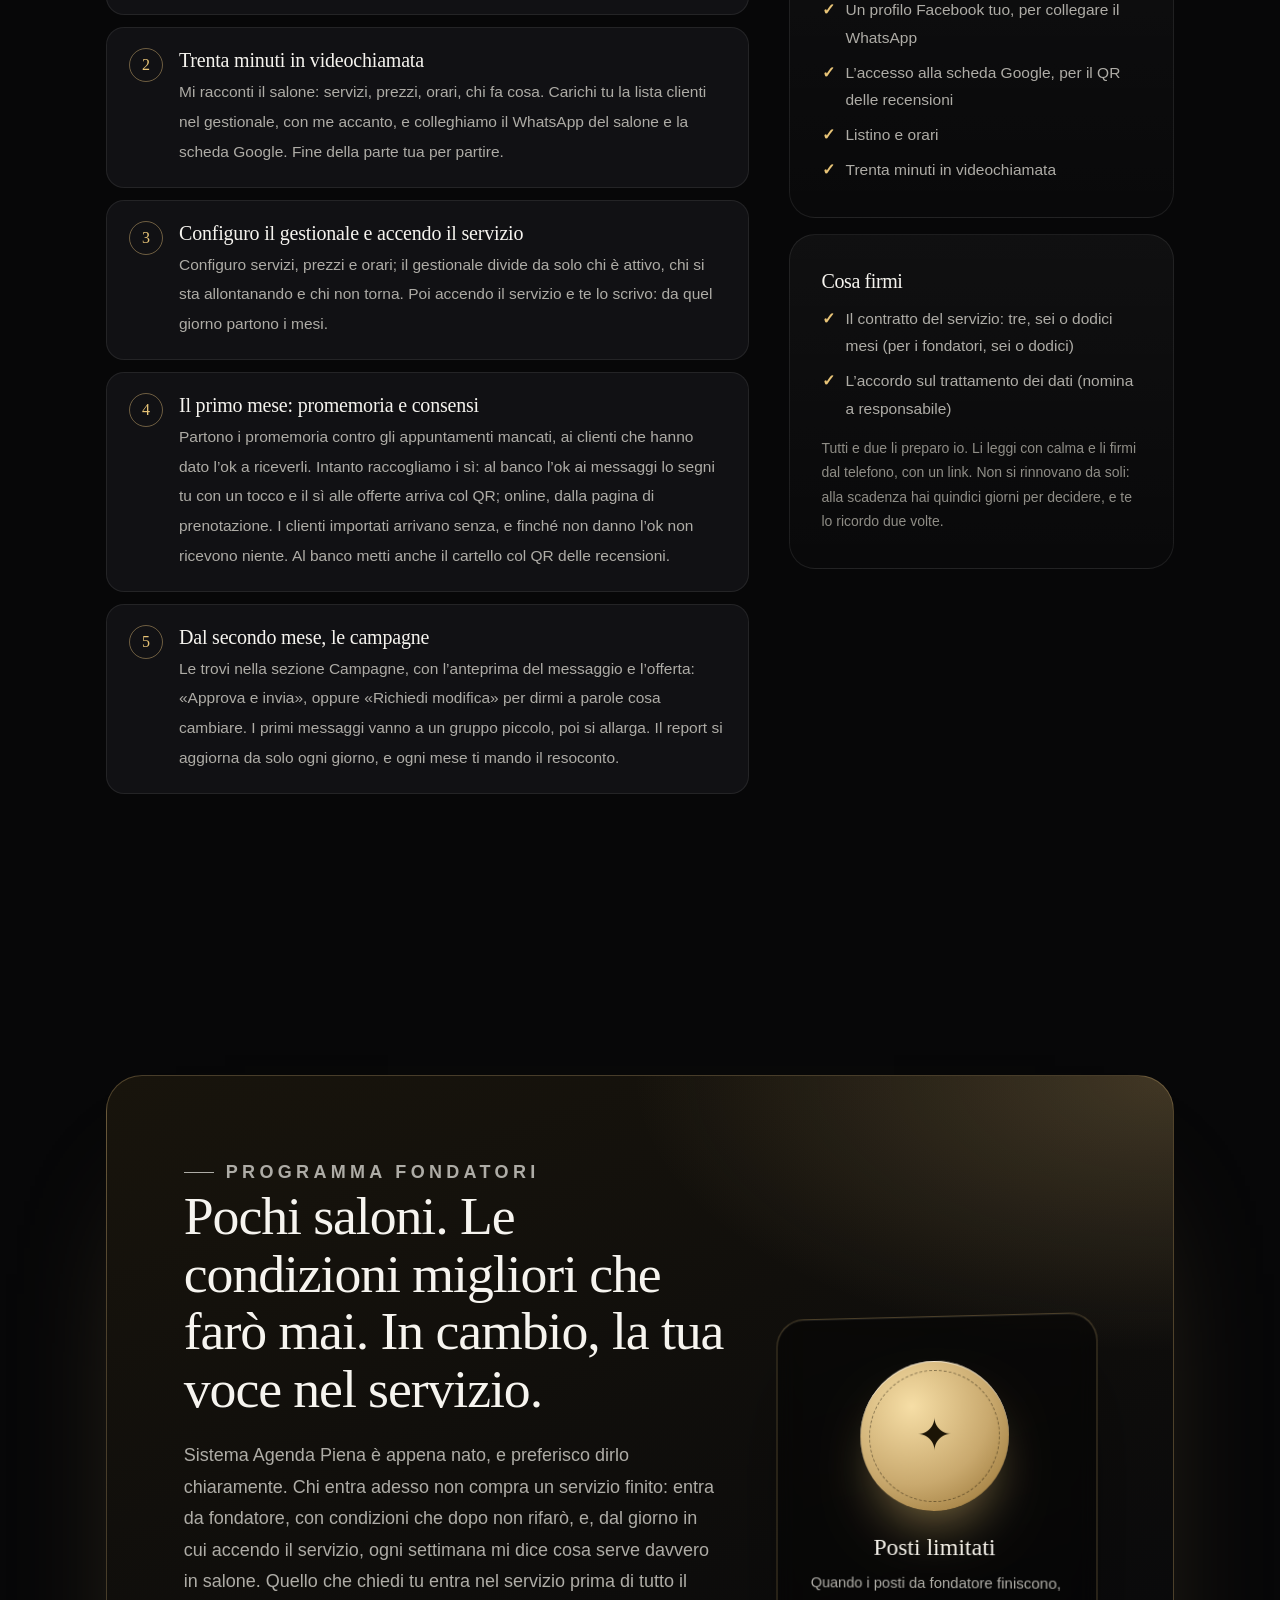
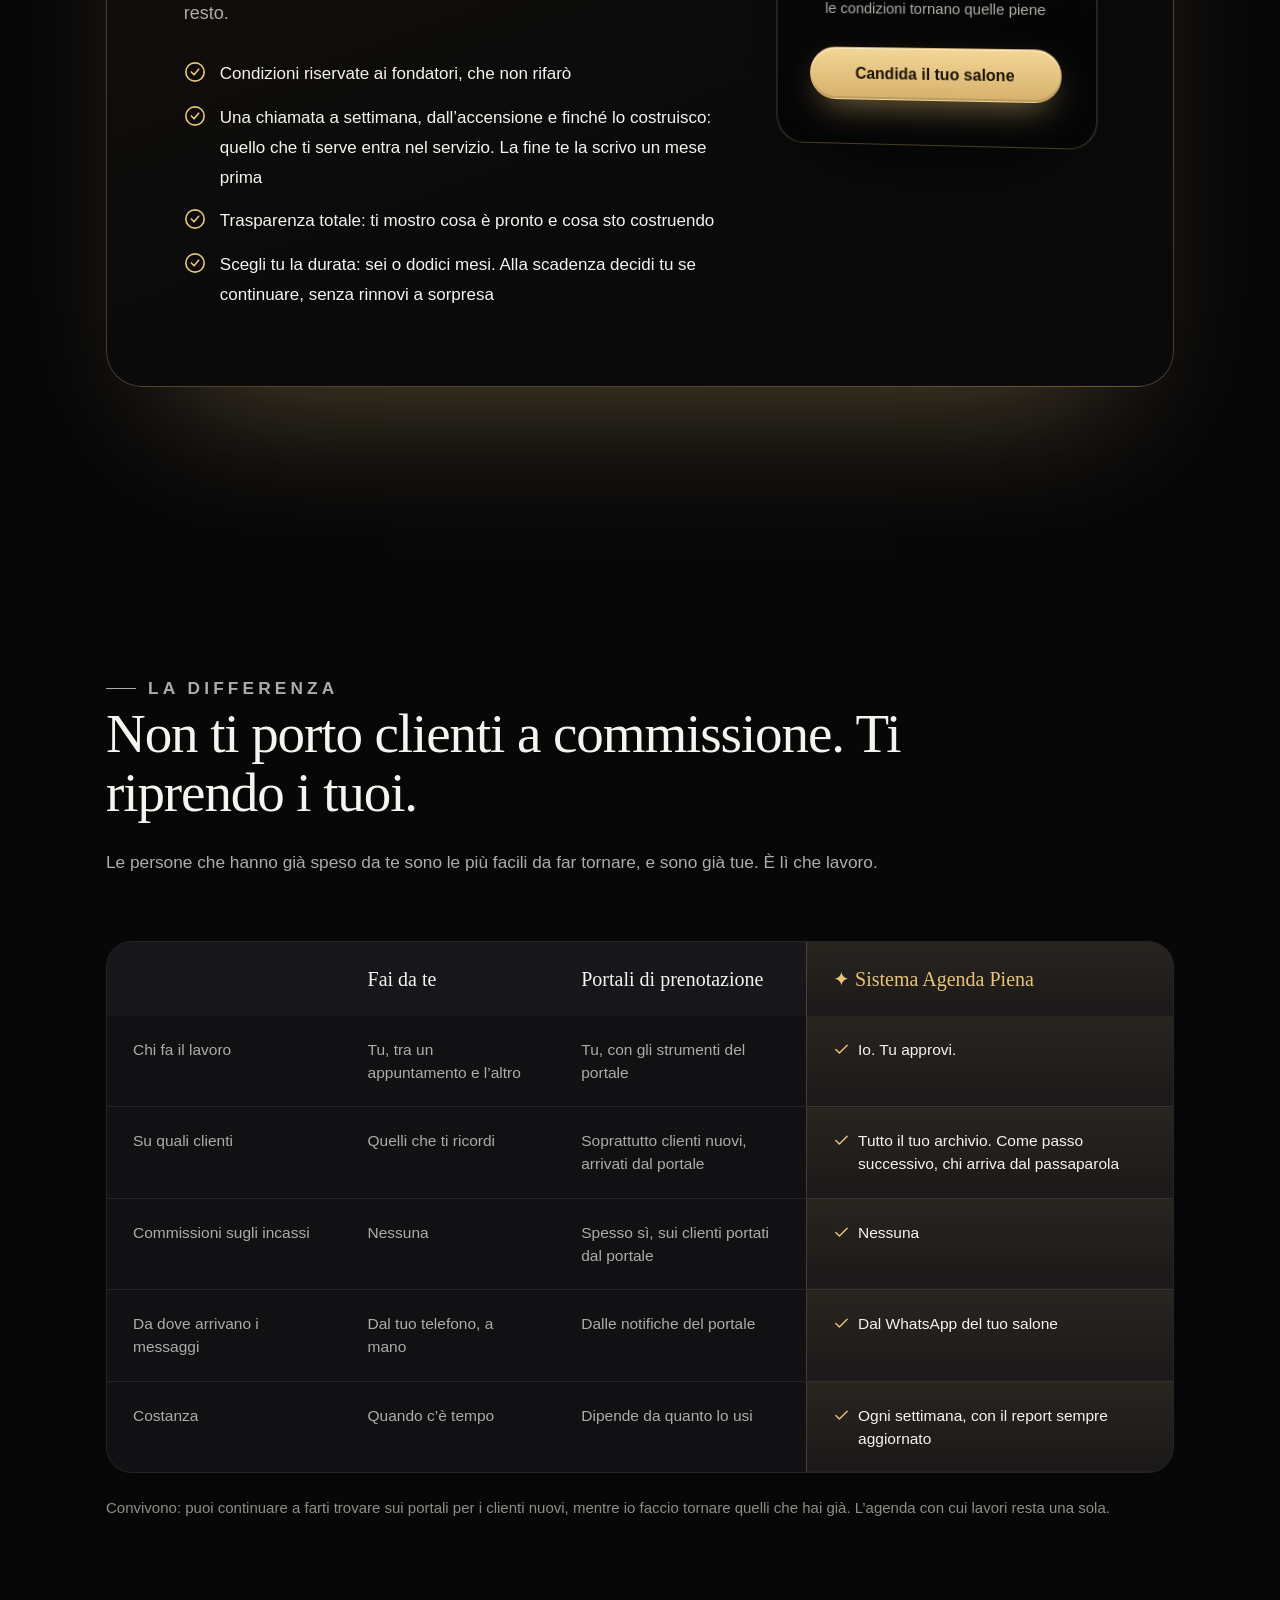
==== commit 81a2ddf6: "Sito: correzioni del 21/10/2026 (82 voci dell'elenco più 6 del controllo) Home, guide, indice delle " ====
--- a/index.html
+++ b/index.html
@@ -42,7 +42,7 @@
       "url": "https://sistemaagendapiena.it/",
       "logo": "https://sistemaagendapiena.it/assets/logo-512.png",
       "image": "https://sistemaagendapiena.it/assets/og.png",
-      "description": "Servizio per saloni di bellezza, parrucchieri e centri estetici che fa tornare i clienti che non prenotano da tempo, riduce gli appuntamenti mancati (no-show) e riempie i posti lasciati liberi dalle disdette, con messaggi WhatsApp inviati dal numero del salone. Il lavoro operativo è svolto da Steven Russo; chi gestisce il salone approva ogni invio. Include la richiesta di recensioni Google e, come passo successivo, campagne di passaparola. Il gestionale per agenda e schede clienti è incluso.",
+      "description": "Servizio per saloni di bellezza, parrucchieri e centri estetici che fa tornare i clienti che non prenotano da tempo, riduce gli appuntamenti mancati (no-show) e riempie i posti lasciati liberi dalle disdette, con messaggi WhatsApp inviati dal numero del salone. Il lavoro operativo è svolto da Steven Russo; chi gestisce il salone approva ogni campagna e accende una volta i messaggi automatici. Include il QR per le recensioni Google al banco del salone e, come passo successivo, campagne di passaparola. Il gestionale per agenda e schede clienti è incluso.",
       "slogan": "Ti riempiamo l’agenda noi.",
       "foundingDate": "2026",
       "email": "info@sistemaagendapiena.it",
@@ -67,7 +67,7 @@
         "riattivazione dei clienti che non tornano nei saloni di bellezza",
         "gestione delle disdette dell’ultimo minuto e riempimento dei buchi in agenda",
         "promemoria e conferme degli appuntamenti su WhatsApp",
-        "richiesta di recensioni Google per saloni e centri estetici",
+        "recensioni Google per saloni e centri estetici, con il QR al banco",
         "campagne di passaparola per parrucchieri ed estetiste",
         "marketing sull’archivio clienti per attività su appuntamento",
         "fidelizzazione dei clienti di saloni e centri estetici"
@@ -103,7 +103,7 @@
         { "@type": "Country", "name": "Italia" }
       ],
       "audience": { "@type": "BusinessAudience", "audienceType": "Saloni di bellezza, parrucchieri, centri estetici, centri laser, nail e lash studio" },
-      "description": "Servizio svolto per conto del salone: ordine e segmentazione dell’archivio clienti, promemoria e conferme degli appuntamenti su WhatsApp, campagne per far tornare i clienti fermi, proposte per riempire i posti liberati all’ultimo minuto, messaggi dopo il servizio e richiesta di recensioni Google, campagne stagionali, report economico aggiornato ogni giorno. Come passo successivo, campagne di passaparola. I messaggi partono dal numero WhatsApp del salone e vengono inviati solo dopo l’approvazione di chi gestisce il salone. Gestionale incluso.",
+      "description": "Servizio svolto per conto del salone: ordine e segmentazione dell’archivio clienti, promemoria e conferme degli appuntamenti su WhatsApp, campagne per far tornare i clienti fermi, proposte per riempire i posti liberati all’ultimo minuto, messaggio per riprenotare, QR per le recensioni Google al banco, campagne stagionali, report economico aggiornato ogni giorno. Come passo successivo, campagne di passaparola. I messaggi partono dal numero WhatsApp del salone: le campagne solo dopo l’approvazione di chi gestisce il salone, i messaggi automatici una volta che li ha accesi. Gestionale incluso.",
       "hasOfferCatalog": {
         "@type": "OfferCatalog",
         "name": "Cosa comprende il servizio",
@@ -111,11 +111,11 @@
           { "@type": "Offer", "itemOffered": { "@type": "Service", "name": "Promemoria e conferme degli appuntamenti su WhatsApp" } },
           { "@type": "Offer", "itemOffered": { "@type": "Service", "name": "Riattivazione dei clienti che non tornano" } },
           { "@type": "Offer", "itemOffered": { "@type": "Service", "name": "Riempimento dei posti liberati da disdette all’ultimo minuto" } },
-          { "@type": "Offer", "itemOffered": { "@type": "Service", "name": "Messaggi dopo il servizio e richiesta di recensioni Google" } },
+          { "@type": "Offer", "itemOffered": { "@type": "Service", "name": "QR per le recensioni Google al banco del salone" } },
           { "@type": "Offer", "itemOffered": { "@type": "Service", "name": "Campagne stagionali" } },
           { "@type": "Offer", "itemOffered": { "@type": "Service", "name": "Prenotazione online 24 ore su 24 con conferma automatica" } },
           { "@type": "Offer", "itemOffered": { "@type": "Service", "name": "Report economico aggiornato ogni giorno con i risultati incassati" } },
-          { "@type": "Offer", "itemOffered": { "@type": "SoftwareApplication", "name": "Gestionale Atelier: agenda, schede clienti, prenotazione online (in costruzione)", "applicationCategory": "BusinessApplication", "description": "Incluso nel servizio. In costruzione: alla prima chiamata viene mostrato cosa è già pronto e cosa arriva." } }
+          { "@type": "Offer", "itemOffered": { "@type": "SoftwareApplication", "name": "Gestionale Atelier: agenda, schede clienti, prenotazione online (in costruzione)", "applicationCategory": "BusinessApplication", "description": "Incluso nel servizio. In costruzione: all’incontro viene mostrato cosa è già pronto e cosa arriva." } }
         ]
       }
     },
@@ -136,7 +136,7 @@
       "about": { "@id": "https://sistemaagendapiena.it/#servizio" },
       "primaryImageOfPage": "https://sistemaagendapiena.it/assets/og.png",
       "inLanguage": "it-IT",
-      "dateModified": "2026-09-16"
+      "dateModified": "2026-10-21"
     },
     {
       "@type": "ItemList",
@@ -157,7 +157,7 @@
         {
           "@type": "Question",
           "name": "Che cos’è Sistema Agenda Piena?",
-          "acceptedAnswer": { "@type": "Answer", "text": "Sistema Agenda Piena è un servizio per saloni di bellezza, parrucchieri e centri estetici che fa tornare i clienti che non prenotano da tempo, riduce gli appuntamenti mancati e riempie i posti lasciati liberi dalle disdette. I messaggi partono su WhatsApp dal numero del salone. Il lavoro, cioè mettere in ordine l’archivio clienti, scrivere messaggi e offerte e leggere i risultati, lo faccio io, Steven Russo; chi gestisce il salone approva ogni invio. Il gestionale per agenda e schede clienti è incluso nel servizio." }
+          "acceptedAnswer": { "@type": "Answer", "text": "Sistema Agenda Piena è un servizio per saloni di bellezza, parrucchieri e centri estetici che fa tornare i clienti che non prenotano da tempo, riduce gli appuntamenti mancati e riempie i posti lasciati liberi dalle disdette. I messaggi partono su WhatsApp dal numero del salone. Il lavoro, cioè mettere in ordine l’archivio clienti, scrivere messaggi e offerte e leggere i risultati, lo faccio io, Steven Russo; chi gestisce il salone approva ogni campagna, e i messaggi automatici li accende una volta. Il gestionale per agenda e schede clienti è incluso nel servizio." }
         },
         {
           "@type": "Question",
@@ -177,22 +177,22 @@
         {
           "@type": "Question",
           "name": "Porta anche clienti nuovi?",
-          "acceptedAnswer": { "@type": "Answer", "text": "Il servizio nasce per far rendere i clienti che il salone ha già, che sono i più facili da far tornare. Ma porta clienti nuovi in modo indiretto: dal primo mese chiedo le recensioni Google al momento giusto, e più recensioni vere significano più persone che scelgono il salone quando cercano su Google. Quando l’archivio lavora bene, il passo successivo sono le campagne di passaparola: porta un’amica o un amico, con un vantaggio per entrambi, a condizioni decise insieme." }
+          "acceptedAnswer": { "@type": "Answer", "text": "Il servizio nasce per far rendere i clienti che il salone ha già, che sono i più facili da far tornare. Ma porta clienti nuovi in modo indiretto: dal primo mese ti preparo il QR per le recensioni Google, con cui inviti tu i clienti al banco, e più recensioni vere significano più persone che scelgono il salone quando cercano su Google. Quando l’archivio lavora bene, il passo successivo sono le campagne di passaparola: porta un’amica o un amico, con un vantaggio per entrambi, a condizioni decise insieme. Per le recensioni nessun premio: Google lo vieta. Non faccio pubblicità a pagamento, grafiche o gestione dei social: lavoro su chi ti conosce già." }
         },
         {
           "@type": "Question",
           "name": "Come tratti i dati dei clienti del salone (GDPR)?",
-          "acceptedAnswer": { "@type": "Answer", "text": "I dati restano del salone: li tratto per tuo conto, con un accordo scritto come prevede il GDPR (nomina a responsabile del trattamento), e se il rapporto finisce te li restituisco e li cancello. I messaggi promozionali vanno solo a chi ha dato il consenso, e chi chiede di non ricevere più messaggi viene escluso subito. Uso solo la piattaforma ufficiale WhatsApp Business di Meta, sul numero del salone, e tratto il minimo indispensabile: nome, telefono, servizi, date e note di lavoro, nessun dato sulla salute. Nessuna vendita o cessione dei dati a terzi. I documenti (accordo sul trattamento, informativa per i clienti, testo del consenso) li preparo io, pronti da firmare." }
+          "acceptedAnswer": { "@type": "Answer", "text": "I dati restano del salone: li tratto per tuo conto, con un accordo scritto come prevede il GDPR (nomina a responsabile del trattamento), e se il rapporto finisce te li restituisco e li cancello. Ogni messaggio va solo a chi ha dato l’ok a riceverlo su WhatsApp, le offerte solo a chi ha dato il consenso; chi scrive STOP non riceve più offerte, e chi risponde BASTA non riceve più nessun messaggio. Uso solo la piattaforma ufficiale WhatsApp Business di Meta, sul numero del salone, e tratto il minimo indispensabile: nome, telefono, servizi, date, note di lavoro e, se li segni, compleanno, la persona del salone che preferisce, ogni quanto viene, il trattamento che fa di solito e se non vuole ricevere offerte, nessun dato sulla salute. Nessuna vendita o cessione dei dati a terzi. I documenti (accordo sul trattamento, informativa per i clienti, testo del consenso) li preparo io, pronti da firmare." }
         },
         {
           "@type": "Question",
           "name": "Cosa serve per partire, e quanto tempo mi chiede?",
-          "acceptedAnswer": { "@type": "Answer", "text": "Da te servono cinque cose: la lista clienti in qualsiasi forma (anche le foto del quaderno), il numero WhatsApp del salone, l’accesso alla scheda Google per il link delle recensioni, listino e orari, e trenta minuti in videochiamata. Firmi il contratto del servizio (tre, sei o dodici mesi) e l’accordo sul trattamento dei dati, che preparo io. Poi importo io clienti, servizi e prezzi, preparo le prime campagne e tu le approvi: il resto del tuo tempo è un tocco per ogni campagna e una chiamata a settimana." }
+          "acceptedAnswer": { "@type": "Answer", "text": "Da te servono sei cose: la lista clienti nel file Excel che ti preparo (la compili dal quaderno o la esporti dal gestionale che usi), il numero WhatsApp del salone, un profilo Facebook tuo per collegarlo, l’accesso alla scheda Google per il QR delle recensioni, listino e orari, e trenta minuti in videochiamata, in cui carichi tu la lista clienti con me accanto. Firmi dal telefono il contratto del servizio (tre, sei o dodici mesi; per i fondatori sei o dodici) e l’accordo sul trattamento dei dati, che preparo io. Poi configuro servizi e prezzi e accendo il servizio: il primo mese partono i promemoria, raccogliamo i consensi e ci sentiamo una volta per decidere insieme sconti e trattamenti; dal secondo arrivano le campagne. Il resto del tuo tempo è un tocco per ogni campagna e l’invito alle recensioni al banco." }
         },
         {
           "@type": "Question",
           "name": "Uso già un gestionale, o il quaderno: cosa cambia?",
-          "acceptedAnswer": { "@type": "Answer", "text": "Atelier prende il posto dell’agenda che usi oggi, ma non è un programma da studiare: è semplice come un calendario e si impara in una videochiamata. I tuoi clienti, i servizi e i prezzi li importo io prima di partire, così non ricominci da zero e non tieni due agende. È pensato per unire il lavoro di tutti i giorni con il servizio: ogni appuntamento segnato è anche un promemoria che parte, un posto che si può riempire se salta, un numero vero nel report." }
+          "acceptedAnswer": { "@type": "Answer", "text": "Atelier prende il posto dell’agenda che usi oggi, ma non è un programma da studiare: è semplice come un calendario e si impara in una videochiamata. I tuoi clienti li carichi tu dal file, con me in videochiamata; servizi e prezzi li configuro io prima di partire, così non ricominci da zero e non tieni due agende. È pensato per unire il lavoro di tutti i giorni con il servizio: ogni appuntamento segnato è anche un promemoria che parte, se il cliente ha dato l’ok, un posto che si può riempire se salta, un numero vero nel report." }
         },
         {
           "@type": "Question",
@@ -202,27 +202,27 @@
         {
           "@type": "Question",
           "name": "Da quale numero partono i messaggi WhatsApp, e chi paga i messaggi?",
-          "acceptedAnswer": { "@type": "Answer", "text": "I messaggi partono dal numero WhatsApp del salone, quello che i clienti conoscono già, e l’account resta di proprietà del salone. Le conferme dal link entrano in agenda da sole; se qualcuno risponde a parole, il messaggio arriva sul WhatsApp del salone e risponde il salone, come sempre. I costi dei messaggi WhatsApp sono a carico del salone, senza alcun ricarico, e vengono spiegati prima di iniziare." }
+          "acceptedAnswer": { "@type": "Answer", "text": "I messaggi partono dal numero WhatsApp del salone, quello che i clienti conoscono già, e l’account resta di proprietà del salone. Le conferme dal link entrano in agenda da sole; se qualcuno risponde a parole, lo leggi nel gestionale, nella scheda del cliente, e rispondi da lì. I costi dei messaggi WhatsApp sono a carico del salone, senza alcun ricarico, e vengono spiegati prima di iniziare." }
         },
         {
           "@type": "Question",
           "name": "In quali zone lavora Sistema Agenda Piena?",
-          "acceptedAnswer": { "@type": "Answer", "text": "Ho sede a Paderno Dugnano (MI) e lavoro con saloni e centri estetici di tutta Italia: il servizio si svolge a distanza, in videochiamata e su WhatsApp, e sono sempre raggiungibile. Per i primi saloni fondatori di Milano e provincia è possibile anche un incontro di persona." }
+          "acceptedAnswer": { "@type": "Answer", "text": "Ho sede a Paderno Dugnano (MI) e il servizio funziona in tutta Italia, a distanza: ci sentiamo su WhatsApp e, per le cose delicate, in videochiamata o al telefono quando me lo chiedi. Per i primi saloni fondatori di Milano e provincia è possibile anche un incontro di persona." }
         },
         {
           "@type": "Question",
           "name": "Quanto costa Sistema Agenda Piena?",
-          "acceptedAnswer": { "@type": "Answer", "text": "Il prezzo viene comunicato in chiaro alla prima chiamata, dopo aver verificato insieme, numeri alla mano, se il servizio conviene al salone. Se non conviene, te lo dico io per primo. Scegli tu la durata: tre, sei o dodici mesi; alla scadenza si decide se continuare, senza rinnovi automatici a sorpresa." }
+          "acceptedAnswer": { "@type": "Answer", "text": "Il prezzo viene comunicato in chiaro alla prima chiamata, dopo aver verificato insieme, numeri alla mano, se il servizio conviene al salone. Se non conviene, te lo dico io per primo. Scegli tu la durata: tre, sei o dodici mesi (per i fondatori, sei o dodici). I mesi contano dal giorno in cui accendo il servizio, che ti scrivo. Niente rinnovo automatico: alla scadenza hai quindici giorni per decidere se continuare, e te lo ricordo due volte." }
         },
         {
           "@type": "Question",
           "name": "Funziona anche per parrucchieri, estetiste e centri laser?",
-          "acceptedAnswer": { "@type": "Answer", "text": "Sì. Il servizio è pensato per le attività della bellezza che lavorano su appuntamento: saloni, parrucchieri, centri estetici, centri laser, nail e lash studio. Il presupposto è avere clienti che tornano nel tempo." }
+          "acceptedAnswer": { "@type": "Answer", "text": "Sì. Il servizio è pensato per le attività della bellezza che lavorano su appuntamento: saloni, parrucchieri, centri estetici, centri laser, nail e lash studio. Il presupposto è avere clienti che tornano nel tempo. Non è pensato per medici e strutture sanitarie, che per legge non possono fare offerte e promozioni." }
         },
         {
           "@type": "Question",
           "name": "Con quanti saloni lavori oggi?",
-          "acceptedAnswer": { "@type": "Answer", "text": "Sistema Agenda Piena è appena nato e sto accogliendo i primi saloni fondatori, a condizioni riservate. Alla prima chiamata ti mostro il gestionale e ti dico con precisione cosa è già pronto e cosa è in costruzione." }
+          "acceptedAnswer": { "@type": "Answer", "text": "Sistema Agenda Piena è appena nato e sto accogliendo i primi saloni fondatori, a condizioni riservate. Quando ci vediamo ti mostro il gestionale e ti dico con precisione cosa è già pronto e cosa è in costruzione." }
         }
       ]
     }
@@ -318,7 +318,7 @@
                 <div class="wa-row" data-c="giulia"><span class="wa-av" style="--a:#7c6fd6">G</span><div class="wa-mid"><b>Giulia</b><span class="wa-prev">Tu: A domani allora, buona serata!</span></div><div class="wa-meta"><time>ieri</time><i class="wa-badge">1</i></div></div>
                 <div class="wa-row" data-c="anna"><span class="wa-av" style="--a:#d4537e">A</span><div class="wa-mid"><b>Anna</b><span class="wa-prev">Perfetto, grazie mille!</span></div><div class="wa-meta"><time>ieri</time><i class="wa-badge">1</i></div></div>
                 <div class="wa-row" data-c="marta"><span class="wa-av" style="--a:#3e9e88">M</span><div class="wa-mid"><b>Marta</b><span class="wa-prev">Tu: Grazie a te, alla prossima 🙂</span></div><div class="wa-meta"><time>lun</time><i class="wa-badge">1</i></div></div>
-                <div class="wa-row" data-c="elena"><span class="wa-av" style="--a:#d98a4a">E</span><div class="wa-mid"><b>Elena</b><span class="wa-prev">Tu: Ti aspettiamo domani alle 17:30 😊</span></div><div class="wa-meta"><time>lun</time><i class="wa-badge">1</i></div></div>
+                <div class="wa-row" data-c="elena"><span class="wa-av" style="--a:#d98a4a">E</span><div class="wa-mid"><b>Elena</b><span class="wa-prev">Bellissimo il colore, grazie! 😊</span></div><div class="wa-meta"><time>12/09/26</time><i class="wa-badge">1</i></div></div>
               </div>
               <span class="glare" aria-hidden="true"></span>
             </div>
@@ -333,8 +333,8 @@
             <div><b>Posto delle 15:00 occupato</b><span>Marta ha confermato dal link: è già in agenda</span></div>
           </div>
           <div class="float-card fc-3">
-            <span class="ic"><svg viewBox="0 0 24 24" fill="none" stroke="currentColor" stroke-width="1.8" stroke-linecap="round" stroke-linejoin="round"><path d="M12 2l3.09 6.26L22 9.27l-5 4.87 1.18 6.88L12 17.77l-6.18 3.25L7 14.14 2 9.27l6.91-1.01L12 2z"/></svg></span>
-            <div><b>Nuova recensione</b><span>★★★★★ su Google</span></div>
+            <span class="ic"><svg viewBox="0 0 24 24" fill="none" stroke="currentColor" stroke-width="1.8" stroke-linecap="round" stroke-linejoin="round"><rect x="3" y="4" width="18" height="18" rx="2"/><path d="M16 2v4M8 2v4M3 10h18"/><path d="m9 15 2 2 4-4"/></svg></span>
+            <div><b>Elena ha riprenotato dal link</b><span>giovedì alle 17, è già in agenda</span></div>
           </div>
         </div>
         <p class="stage-note">Esempio illustrativo</p>
@@ -347,15 +347,15 @@
     <div class="container" id="come-funziona">
       <div class="section-head center reveal">
         <p class="eyebrow">Come funziona</p>
-        <h2>Il tuo reparto marketing. Senza assumere nessuno.</h2>
+        <h2>Il marketing del tuo salone lo faccio io. Senza assumere nessuno.</h2>
         <p>Le altre piattaforme ti danno uno strumento e ti lasciano il lavoro. Io il lavoro lo faccio per te, ogni settimana, con un sistema che manda promemoria e conferme da solo: tu guardi, approvi e incassi.</p>
       </div>
 
       <ol class="steps">
         <li class="step glow reveal">
           <span class="num">1</span>
-          <h3>Metto in ordine il tuo archivio</h3>
-          <p>Quaderno, rubrica o gestionale: raccolgo tutto, tolgo i doppioni e divido chi è attivo, chi si sta allontanando e chi non torna da tempo. Sai finalmente chi hai davvero.</p>
+          <h3>Mettiamo in ordine il tuo archivio</h3>
+          <p>Quaderno, rubrica o gestionale: compili il file che ti preparo e lo carichi tu nel gestionale, con me in videochiamata. Il gestionale ti mostra i doppioni da sistemare e divide da solo chi è attivo, chi si sta allontanando e chi non torna da tempo. Sai finalmente chi hai davvero.</p>
         </li>
         <li class="step glow reveal">
           <span class="num">2</span>
@@ -365,7 +365,7 @@
         <li class="step glow reveal">
           <span class="num">3</span>
           <h3>Tu approvi con un tocco</h3>
-          <p>Nel gestionale, nella sezione Agenda Piena, trovi la campagna già pronta: l’anteprima del messaggio, a chi va, con quale offerta. Due pulsanti: «Approva e invia», oppure «Richiedi modifica» per chiedere a parole cosa cambiare. I messaggi partono dal WhatsApp del tuo salone, con il tuo nome.</p>
+          <p>Nel gestionale, nella sezione Campagne, trovi la campagna già pronta: l’anteprima del messaggio, a chi va, con quale offerta. Due pulsanti: «Approva e invia», oppure «Richiedi modifica» per chiedere a parole cosa cambiare. I messaggi partono dal WhatsApp del tuo salone, con il tuo nome.</p>
         </li>
         <li class="step glow reveal">
           <span class="num">4</span>
@@ -377,7 +377,7 @@
 
       <div class="promise reveal">
         <p>«Niente parte senza il tuo sì.»</p>
-        <small>Le campagne partono solo quando le approvi. Promemoria, conferme e richiesta di recensione sono automatismi che accendi una volta e puoi spegnere quando vuoi.</small>
+        <small>Le campagne partono solo quando le approvi. Promemoria, conferme e gli altri messaggi automatici li accendi una volta e li spegni quando vuoi.</small>
       </div>
       <div class="cta-mid reveal"><span>Vuoi vedere come funzionerebbe sul tuo salone?</span><a class="btn btn-gold btn-sm" href="https://wa.me/393387505153?text=Ciao%20Steven%2C%20ho%20visto%20il%20sito%20di%20Sistema%20Agenda%20Piena%20e%20vorrei%20capire%20se%20fa%20per%20il%20mio%20salone.">Scrivimi su WhatsApp</a></div>
     </div>
@@ -395,7 +395,7 @@
         <p class="eyebrow">Chi c’è dietro</p>
         <h2 style="font-size:clamp(34px,4.2vw,56px);line-height:1.07;margin:0 0 26px">Il lavoro lo faccio io. <span class="gold-text">E ci metto la faccia.</span></h2>
         <p>Sono <strong>Steven Russo</strong>. Ho creato Sistema Agenda Piena per un problema che chiunque gestisca un salone conosce bene: l’agenda che si svuota senza che nessuno se ne accorga in tempo, e i clienti che si perdono per strada.</p>
-        <p>Non vendo un programma per poi sparire. <strong>Seguo ogni salone personalmente</strong>: metto in ordine l’archivio, scrivo i messaggi, leggo i numeri e ti dico cosa sta funzionando e cosa no. Ci sentiamo in videochiamata e su WhatsApp ogni volta che serve, ovunque sia il tuo salone; con i primi saloni di Milano e provincia ci vediamo anche di persona.</p>
+        <p>Non vendo un programma per poi sparire. <strong>Seguo ogni salone personalmente</strong>: metto in ordine l’archivio, scrivo i messaggi, leggo i numeri e ti dico cosa sta funzionando e cosa no. Ovunque sia il tuo salone, ci sentiamo su WhatsApp; per le cose delicate, una videochiamata o una telefonata quando me la chiedi. Con i primi saloni di Milano e provincia ci vediamo anche di persona.</p>
         <div class="signature">
           <b>Steven Russo</b>
           <span>Fondatore<br>Paderno Dugnano (MI)</span>
@@ -426,7 +426,7 @@
               <div class="opts">
                 <button class="opt" type="button" aria-pressed="false">Centro estetico</button>
                 <button class="opt" type="button" aria-pressed="false">Parrucchiere</button>
-                <button class="opt" type="button" aria-pressed="false">Laser o medicina estetica</button>
+                <button class="opt" type="button" aria-pressed="false">Centro laser</button>
                 <button class="opt" type="button" aria-pressed="false">Nail o lash studio</button>
                 <button class="opt" type="button" aria-pressed="false">Altro su appuntamento</button>
               </div>
@@ -580,7 +580,7 @@
     <div class="container" id="servizi">
       <div class="section-head reveal">
         <p class="eyebrow">Cosa faccio per te</p>
-        <h2>Sette modi per riempire l’agenda, tutti gestiti da me.</h2>
+        <h2>Sette modi per riempire l’agenda, preparati da me.</h2>
         <p>Ognuno chiude una delle falle da cui escono soldi ogni settimana. Apri un pannello per vedere cosa faccio, cosa vedi tu e cosa riceve chi prenota da te.</p>
       </div>
 
@@ -592,7 +592,7 @@
             <span class="plus" aria-hidden="true"></span>
             </summary>
           <div class="svc-body">
-            <div><h4>Cosa faccio</h4><p>Imposto il promemoria del giorno prima, con richiesta di conferma, e un secondo promemoria due ore prima; più la conferma immediata quando qualcuno prenota. Sul tuo WhatsApp, con il tuo nome.</p></div>
+            <div><h4>Cosa faccio</h4><p>Imposto il promemoria del giorno prima, con richiesta di conferma, e la conferma immediata quando qualcuno prenota; il promemoria due ore prima solo per chi ha già saltato più volte senza avvisare. Partono dal tuo WhatsApp, con il tuo nome, ai clienti che hanno dato l’ok a riceverli: lo chiede la pagina di prenotazione, e al banco lo segni tu con un tocco.</p></div>
             <div><h4>Cosa vedi tu</h4><p>In agenda, chi ha confermato e chi no. Un posto a rischio lo sai la sera prima, non alle 15:00.</p></div>
             <div><h4>Cosa riceve chi prenota</h4><p>Un messaggio breve e gentile, con giorno, ora e servizio. Un tocco per confermare, un tocco per avvisare.</p></div>
             <div class="svc-msg"><small>Esempio</small>Ciao Giulia, ti aspettiamo domani alle 10:00 per la pulizia viso. Ci sei? Conferma con un tocco qui 👉 (link personale), oppure scrivici se hai un imprevisto: così liberiamo il posto per un’altra persona. — Sara</div>
@@ -606,10 +606,10 @@
             <span class="plus" aria-hidden="true"></span>
             </summary>
           <div class="svc-body">
-            <div><h4>Cosa faccio</h4><p>Ogni settimana guardo chi ha rotto il suo ritmo abituale e preparo un messaggio personale, con un motivo concreto. Mai più di un’offerta ogni tre o quattro settimane: promemoria e conferme sono un’altra cosa, riguardano un appuntamento già preso.</p></div>
-            <div><h4>Cosa vedi tu</h4><p>Nella sezione Agenda Piena: la lista di chi sta per allontanarsi e l’anteprima del messaggio, con l’offerta che propongo sui tuoi prezzi. Approvi, oppure chiedi una modifica a parole: parte solo dopo.</p></div>
+            <div><h4>Cosa faccio</h4><p>Ogni settimana guardo, fra chi ha detto sì alle offerte su misura, chi ha rotto il suo ritmo abituale e preparo un messaggio personale, con un motivo concreto. E a chi ha detto sì alle offerte arriva il messaggio per riprenotare, al momento giusto per ogni servizio: per esempio il colore dopo cinque settimane. Mai più di un’offerta ogni tre settimane: promemoria e conferme sono un’altra cosa, riguardano un appuntamento già preso.</p></div>
+            <div><h4>Cosa vedi tu</h4><p>Nella sezione Campagne: la lista di chi sta per allontanarsi e l’anteprima del messaggio, con l’offerta che propongo sui tuoi prezzi. Approvi, oppure chiedi una modifica a parole: parte solo dopo.</p></div>
             <div><h4>Cosa riceve</h4><p>Un messaggio che sembra scritto da te, perché lo è nel tono: il suo nome, il servizio che faceva, e un link personale per prenotare in un tocco, con l’offerta già applicata.</p></div>
-            <div class="svc-msg"><small>Esempio</small>Ciao Marta, è un po’ che non ci vediamo e ci manchi! Per chi non passa da un po’, questo mese la manicure ha il 15%. Prenoti in un tocco qui 👉 (link personale). — Sara</div>
+            <div class="svc-msg"><small>Esempio</small>Ciao Marta, è un po’ che non ci vediamo e ci manchi! Per chi non passa da un po’, la manicure ha il 15% per le prossime tre settimane. Prenoti in un tocco qui 👉 (link personale). — Sara</div>
           </div>
         </details>
 
@@ -620,24 +620,24 @@
             <span class="plus" aria-hidden="true"></span>
             </summary>
           <div class="svc-body">
-            <div><h4>Cosa faccio</h4><p>Appena si libera un posto, preparo la proposta per poche persone scelte bene: chi fa quel trattamento con regolarità ed è in ritardo sul suo solito ritmo. Non a tutta la rubrica. Parte appena la approvi.</p></div>
-            <div><h4>Cosa vedi tu</h4><p>Il posto vuoto in agenda e la proposta pronta, con l’offerta che suggerisco sui tuoi prezzi: se non ti convince, chiedi una modifica. Chi conferma per primo si prende il posto, e l’appuntamento entra in agenda da solo, con nome, servizio e orario. Tu non devi segnare niente. Se qualcuno risponde a parole, il messaggio arriva sul WhatsApp del salone e rispondi tu, come sempre.</p></div>
+            <div><h4>Cosa faccio</h4><p>Appena si libera un posto, preparo la proposta per poche persone scelte bene fra chi ha detto sì alle offerte: chi fa quel trattamento con regolarità, se ha detto sì anche alle offerte su misura. Non a tutta la rubrica. La approvi con un tocco dal telefono e parte.</p></div>
+            <div><h4>Cosa vedi tu</h4><p>Il posto vuoto in agenda e la proposta pronta, con l’offerta che suggerisco sui tuoi prezzi: se non ti convince, chiedi una modifica. Chi conferma per primo si prende il posto, e l’appuntamento entra in agenda da solo, con nome, servizio e orario. Tu non devi segnare niente. Se qualcuno risponde a parole, lo leggi nel gestionale, nella scheda del cliente, e rispondi da lì.</p></div>
             <div><h4>Cosa riceve</h4><p>Un’occasione chiara e con scadenza, con un link personale dove servizio, orario e prezzo sono già inseriti: un tocco per confermare. Se arriva dopo, il link le dice che il posto è già stato preso. Mai un’offerta pubblica: il prezzo pieno resta il prezzo.</p></div>
-            <div class="svc-msg"><small>Esempio</small>Ciao Elisa, si è appena liberato un posto oggi alle 15:00 per il laser gambe. Se ti fa comodo è tuo con un tocco, entro le 12 👉 (link personale). — Sara</div>
+            <div class="svc-msg"><small>Esempio</small>Ciao Elisa, si è appena liberato un posto oggi alle 15:00 per il laser gambe. Se ti fa comodo è tuo con un tocco 👉 (link personale). — Sara</div>
           </div>
         </details>
 
         <details class="svc glow reveal">
           <summary>
             <span class="icon"><svg viewBox="0 0 24 24" fill="none" stroke="currentColor" stroke-width="1.6" stroke-linecap="round" stroke-linejoin="round" aria-hidden="true"><path d="M12 2l3.09 6.26L22 9.27l-5 4.87 1.18 6.88L12 17.77l-6.18 3.25L7 14.14 2 9.27l6.91-1.01L12 2z"/></svg></span>
-            <span class="svc-t"><span class="svc-h">Dopo il trattamento, la recensione</span><span class="svc-p">Un messaggio di cura dopo il servizio e, subito dopo, la richiesta di una recensione Google con il link diretto.</span></span>
+            <span class="svc-t"><span class="svc-h">Recensioni Google, col QR al banco</span><span class="svc-p">Ti preparo il QR della tua pagina di recensioni e la frase da dire: i clienti li inviti tu, di persona, e in un tocco si apre la pagina giusta.</span></span>
             <span class="plus" aria-hidden="true"></span>
             </summary>
           <div class="svc-body">
-            <div><h4>Cosa faccio</h4><p>Il giorno dopo il trattamento parte un messaggio di cura con un consiglio utile: se qualcosa non è andato, lo scopri lì e lo sistemi. Poi arriva la richiesta di recensione, con il link diretto alla tua scheda Google, a tutti allo stesso modo: le regole di Google non permettono di chiederla solo a chi è contento.</p></div>
-            <div><h4>Cosa vedi tu</h4><p>Quanti inviti sono partiti, e le recensioni nuove che compaiono sulla tua scheda Google. È così che arrivano anche clienti nuovi: chi cerca su Google sceglie chi ha più stelle vere.</p></div>
-            <div><h4>Cosa riceve</h4><p>Attenzione, non pubblicità: «Come va la pelle dopo il trattamento? Un consiglio per i prossimi giorni…». E un link, un tocco, una recensione.</p></div>
-            <div class="svc-msg"><small>Esempio, il giorno dopo</small>Ciao Elena, com’è andata dopo il massaggio di ieri? Un consiglio per oggi: tanta acqua e niente sauna. Se qualcosa non va, scrivimi qui. — Sara<small class="svc-msg-2">Poi, a tutti</small>Se ti va, due righe su Google ci aiutano tanto: (link alla scheda Google). Grazie di cuore. — Sara</div>
+            <div><h4>Cosa faccio</h4><p>Preparo il QR della tua pagina di recensioni Google, il cartello per il banco e la frase da dire. L’invito lo fai tu, di persona, a tutti allo stesso modo, senza premi e senza chiedere di scriverla lì: le regole di Google non permettono di chiederla solo a chi è contento, di premiarla o di far pressione in salone. Se vuoi, accendi anche il consiglio del giorno dopo: un messaggio con un consiglio sul trattamento, che scegli tu fra quelli che ti preparo.</p></div>
+            <div><h4>Cosa vedi tu</h4><p>Nel report, quante volte il QR è stato usato; sulla tua scheda Google, le recensioni nuove. È così che arrivano anche clienti nuovi: chi cerca su Google sceglie chi ha più stelle vere.</p></div>
+            <div><h4>Cosa riceve</h4><p>Al banco, un invito detto da te e un QR che apre la pagina in un tocco. E se accendi il consiglio del giorno dopo, attenzione, non pubblicità: «Un consiglio per i prossimi giorni…».</p></div>
+            <div class="svc-msg"><small>Esempio di consiglio, il giorno dopo</small>Ciao Elena, grazie per ieri! Dopo il massaggio, oggi tanta acqua e niente sauna. Se hai dubbi, chiamaci. — Sara</div>
           </div>
         </details>
 
@@ -648,9 +648,9 @@
             <span class="plus" aria-hidden="true"></span>
             </summary>
           <div class="svc-body">
-            <div><h4>Cosa faccio</h4><p>Preparo il calendario delle occasioni del tuo settore e scrivo le campagne con settimane di anticipo, scegliendo a chi mandarle.</p></div>
+            <div><h4>Cosa faccio</h4><p>Preparo il calendario delle occasioni del tuo settore e scrivo le campagne con settimane di anticipo, scegliendo a chi mandarle. E a chi fa sempre solo una parte, se ha detto sì alle offerte su misura, la proposta del trattamento completo al momento giusto.</p></div>
             <div><h4>Cosa vedi tu</h4><p>Un piano dell’anno, campagna per campagna, che approvi con calma invece di improvvisare a ridosso delle feste.</p></div>
-            <div><h4>Cosa riceve</h4><p>La proposta giusta nel momento in cui ci sta già pensando: il pacchetto pre-estate a maggio, il regalo di Natale a fine novembre.</p></div>
+            <div><h4>Cosa riceve</h4><p>La proposta giusta nel momento in cui ci sta già pensando: il pacchetto pre-estate a maggio, le proposte per le feste a fine novembre.</p></div>
           </div>
         </details>
 
@@ -675,7 +675,7 @@
             </summary>
           <div class="svc-body">
             <div><h4>Cosa faccio</h4><p>Conto solo ciò che si può verificare: chi ha prenotato dopo un messaggio ed è venuto, quali offerte sono state usate, quanti buchi riempiti.</p></div>
-            <div><h4>Cosa vedi tu</h4><p>Una pagina, non venti, che si aggiorna ogni giorno da sola: incasso recuperato, poltrone occupate, clienti tornati. La apri quando vuoi.</p></div>
+            <div><h4>Cosa vedi tu</h4><p>Una pagina, non venti, che si aggiorna ogni giorno da sola: quanto ti ha portato il servizio, in euro e in percentuale del tuo incasso, poltrone occupate, clienti tornati. La apri quando vuoi, e dal secondo mese ogni mese ti mando il resoconto con gli stessi numeri.</p></div>
             <div><h4>Perché conta</h4><p>Perché così sai in ogni momento se il servizio ti conviene ancora. Se non conviene, te lo dico io per primo.</p></div>
           </div>
         </details>
@@ -691,13 +691,13 @@
       <div class="section-head reveal">
         <p class="eyebrow">Il gestionale incluso</p>
         <h2>Tutto passa da un posto solo. <span class="gold-text">La parte difficile la faccio io.</span></h2>
-        <p>Atelier è il gestionale con cui lavoro sul tuo salone, ed è incluso nel servizio. Non un programma da imparare: un’agenda che si legge in un colpo d’occhio, le schede dei tuoi clienti, la prenotazione online che lavora anche di notte, e la sezione <strong style="color:var(--text)">Agenda Piena</strong>, dove le campagne arrivano già pronte e tu le approvi con un tocco. Te lo mostro in una videochiamata e non serve altro.</p>
+        <p>Atelier è il gestionale con cui lavoro sul tuo salone, ed è incluso nel servizio. Non un programma da imparare: un’agenda che si legge in un colpo d’occhio, le schede dei tuoi clienti, la prenotazione online che lavora anche di notte, e la sezione <strong style="color:var(--text)">Campagne</strong>, dove arrivano già pronte e tu le approvi con un tocco. Te lo mostro in una videochiamata e non serve altro.</p>
       </div>
 
       <div class="app-strong reveal">
         <div class="strong glow"><span class="icon"><svg viewBox="0 0 24 24" fill="none" stroke="currentColor" stroke-width="1.6" stroke-linecap="round" stroke-linejoin="round" aria-hidden="true"><rect x="3" y="4" width="18" height="18" rx="2"/><path d="M16 2v4M8 2v4M3 10h18"/></svg></span><b>Calendario a corsie, una per persona</b><span>Chi è confermato e chi no, ore libere e incasso atteso della giornata: tutto su una schermata, da computer e da telefono.</span></div>
-        <div class="strong glow"><span class="icon"><svg viewBox="0 0 24 24" fill="none" stroke="currentColor" stroke-width="1.6" stroke-linecap="round" stroke-linejoin="round" aria-hidden="true"><path d="M12 3l2.2 5.4L20 9l-4.4 3.9L17 19l-5-3-5 3 1.4-6.1L4 9l5.8-.6z"/></svg></span><b>Agenda Piena: le campagne arrivano pronte</b><span>A chi va, l’offerta, l’anteprima del messaggio. «Approva e invia», oppure «Richiedi modifica» per chiedere a parole cosa cambiare. Niente parte senza il tuo sì.</span></div>
-        <div class="strong glow"><span class="icon"><svg viewBox="0 0 24 24" fill="none" stroke="currentColor" stroke-width="1.6" stroke-linecap="round" stroke-linejoin="round" aria-hidden="true"><path d="M3 3v18h18"/><path d="M8 17V9M13 17V5M18 17v-7"/></svg></span><b>Report economico che dice la verità</b><span>Fatturato, quanto ha portato il sistema, occupazione, no-show, chi rende di più in squadra e quali servizi. Si aggiorna ogni giorno da solo. Mai numeri gonfiati.</span></div>
+        <div class="strong glow"><span class="icon"><svg viewBox="0 0 24 24" fill="none" stroke="currentColor" stroke-width="1.6" stroke-linecap="round" stroke-linejoin="round" aria-hidden="true"><path d="M12 3l2.2 5.4L20 9l-4.4 3.9L17 19l-5-3-5 3 1.4-6.1L4 9l5.8-.6z"/></svg></span><b>Campagne: arrivano pronte</b><span>A chi va, l’offerta, l’anteprima del messaggio. «Approva e invia», oppure «Richiedi modifica» per chiedere a parole cosa cambiare. Niente parte senza il tuo sì.</span></div>
+        <div class="strong glow"><span class="icon"><svg viewBox="0 0 24 24" fill="none" stroke="currentColor" stroke-width="1.6" stroke-linecap="round" stroke-linejoin="round" aria-hidden="true"><path d="M3 3v18h18"/><path d="M8 17V9M13 17V5M18 17v-7"/></svg></span><b>Report economico che dice la verità</b><span>Fatturato, quanto ha portato il sistema in euro e in percentuale, occupazione, no-show, chi rende di più in squadra e quali servizi. Si aggiorna ogni giorno da solo. Mai numeri gonfiati.</span></div>
       </div>
 
       <div class="app-frame reveal">
@@ -709,10 +709,10 @@
                 <span class="g-new">+ Nuovo appuntamento</span>
                 <div class="g-group">Operatività</div>
                 <span class="g-nav"><svg viewBox="0 0 24 24" fill="none" stroke="currentColor" stroke-width="1.7" stroke-linecap="round" stroke-linejoin="round"><path d="M3 11l9-8 9 8v9a2 2 0 0 1-2 2h-4v-6H9v6H5a2 2 0 0 1-2-2z"/></svg>Home</span>
-                <span class="g-nav" data-n="1"><svg viewBox="0 0 24 24" fill="none" stroke="currentColor" stroke-width="1.7" stroke-linecap="round" stroke-linejoin="round"><rect x="3" y="4" width="18" height="18" rx="2"/><path d="M16 2v4M8 2v4M3 10h18"/></svg>Calendario<b class="g-badge">3</b></span>
+                <span class="g-nav" data-n="1"><svg viewBox="0 0 24 24" fill="none" stroke="currentColor" stroke-width="1.7" stroke-linecap="round" stroke-linejoin="round"><rect x="3" y="4" width="18" height="18" rx="2"/><path d="M16 2v4M8 2v4M3 10h18"/></svg>Agenda<b class="g-badge">3</b></span>
                 <span class="g-nav"><svg viewBox="0 0 24 24" fill="none" stroke="currentColor" stroke-width="1.7" stroke-linecap="round" stroke-linejoin="round"><path d="M17 21v-2a4 4 0 0 0-4-4H5a4 4 0 0 0-4 4v2"/><circle cx="9" cy="7" r="4"/><path d="M23 21v-2a4 4 0 0 0-3-3.87"/></svg>Clienti</span>
                 <div class="g-group">Gestione</div>
-                <span class="g-nav" data-n="2"><svg viewBox="0 0 24 24" fill="none" stroke="currentColor" stroke-width="1.7" stroke-linecap="round" stroke-linejoin="round"><path d="M12 3l2.2 5.4L20 9l-4.4 3.9L17 19l-5-3-5 3 1.4-6.1L4 9l5.8-.6z"/></svg>Agenda Piena</span>
+                <span class="g-nav" data-n="2"><svg viewBox="0 0 24 24" fill="none" stroke="currentColor" stroke-width="1.7" stroke-linecap="round" stroke-linejoin="round"><path d="M12 3l2.2 5.4L20 9l-4.4 3.9L17 19l-5-3-5 3 1.4-6.1L4 9l5.8-.6z"/></svg>Campagne</span>
                 <span class="g-nav"><svg viewBox="0 0 24 24" fill="none" stroke="currentColor" stroke-width="1.7" stroke-linecap="round" stroke-linejoin="round"><path d="M12 2l2.4 4.9 5.4.8-3.9 3.8.9 5.4L12 14.4 7.2 16.9l.9-5.4L4.2 7.7l5.4-.8z"/></svg>Servizi</span>
                 <span class="g-nav" data-n="3"><svg viewBox="0 0 24 24" fill="none" stroke="currentColor" stroke-width="1.7" stroke-linecap="round" stroke-linejoin="round"><path d="M3 3v18h18"/><path d="M8 17V9M13 17V5M18 17v-7"/></svg>Report</span>
                 <div class="g-prof"><i>S</i><div><b>Sara</b><small>Titolare</small></div></div>
@@ -752,9 +752,9 @@
                   </div>
                 </div>
 
-                <!-- scena 2: agenda piena -->
+                <!-- scena 2: campagne -->
                 <div class="scene" data-s="2">
-                  <div class="g-head"><div><h5>Agenda Piena</h5><p>La regia delle tue campagne — niente parte senza il tuo via</p></div><div class="g-seg"><span class="on">Campagne</span><span>Automatismi</span><span>Audit</span></div></div>
+                  <div class="g-head"><div><h5>Campagne</h5><p>Niente parte senza il tuo via</p></div><div class="g-seg"><span class="on">Campagne</span><span>Automatismi</span><span>Audit</span></div></div>
                   <p class="g-intro">Le campagne pronte, preparate per te. <b>Partono solo quando le approvi</b> — il sistema non manda niente di testa sua.</p>
                   <div class="g-camps">
                     <div class="g-camp" id="g-camp-1">
@@ -779,18 +779,18 @@
                       <div class="g-ct"><i class="ci" style="background:rgba(138,122,242,.22);color:#b8aef8">↻</i><span class="g-type" style="color:#b8aef8;border-color:rgba(138,122,242,.5)">Riattivazione</span><span class="g-new-b">Nuova</span></div>
                       <b class="g-title">Riporta i dormienti</b>
                       <div class="g-hero"><b>20</b><span>clienti dormienti</span></div>
-                      <div class="g-sum">fermi da oltre <b>2× il loro ritmo</b> · sconto <b>−20%</b> · valido 30 giorni</div>
-                      <div class="g-prev"><small>Anteprima · Il tuo salone</small>Ciao [nome]! È un po’ che non ci vediamo. Ti riservo −20% sul prossimo appuntamento, fino al 15/10 👉 (link personale)</div>
+                      <div class="g-sum">fermi da oltre <b>2× il loro ritmo</b> · sconto <b>−20%</b> · valido 21 giorni</div>
+                      <div class="g-prev"><small>Anteprima · Il tuo salone</small>Ciao [nome]! È un po’ che non ci vediamo. Ti riservo −20% sul prossimo appuntamento, fino al 6/10 👉 (link personale)</div>
                       <div class="g-state"><i>◷</i>In attesa del tuo via libera</div>
                       <div class="g-acts"><span class="g-approve">✓ Approva e invia</span><span class="g-mod">Richiedi modifica</span></div>
                     </div>
                   </div>
                   <div class="g-bottom">
-                    <div class="g-box"><b class="g-bt">Il sistema, in sintesi</b><div class="g-4"><div><b>3</b><small>Campagne pronte</small></div><div><b>20</b><small>Dormienti da recuperare</small></div><div><b>6</b><small>Risposte ieri</small></div><div><b class="green">14</b><small>Recuperati questo mese</small></div></div></div>
-                    <div class="g-box"><b class="g-bt">Automatismi attivi <span class="g-link">Gestisci →</span></b>
-                      <div class="g-auto"><i>🔔</i><div><b>Reminder appuntamento</b><small>24h e 2h prima · abbatte i no-show</small></div><span class="g-on">● Attivo</span></div>
-                      <div class="g-auto"><i>★</i><div><b>Follow-up post-trattamento</b><small>messaggio di cura e recensione, il giorno dopo</small></div><span class="g-on">● Attivo</span></div>
-                      <div class="g-auto"><i>↺</i><div><b>Recupero no-show</b><small>messaggio dopo il no-show</small></div><span class="g-off">In arrivo</span></div>
+                    <div class="g-box"><b class="g-bt">Il sistema, in sintesi</b><div class="g-4"><div><b>3</b><small>Campagne pronte</small></div><div><b>20</b><small>Dormienti da recuperare</small></div><div><b>9</b><small>Buchi riempiti</small></div><div><b class="green">14</b><small>Recuperati questo mese</small></div></div></div>
+                    <div class="g-box"><b class="g-bt">Messaggi automatici <span class="g-link">Gestisci →</span></b>
+                      <div class="g-auto"><i>🔔</i><div><b>Promemoria</b><small>il giorno prima; 2 ore prima solo a chi salta spesso</small></div><span class="g-on">● Attivo</span></div>
+                      <div class="g-auto"><i>💬</i><div><b>Consiglio del giorno dopo</b><small>lo accendi tu quando vuoi</small></div><span class="g-off">Spento</span></div>
+                      <div class="g-auto"><i>↺</i><div><b>Chi non è venuto</b><small>l’invito a riprenotare, solo col sì alle offerte</small></div><span class="g-on">● Attivo</span></div>
                     </div>
                   </div>
                 </div>
@@ -822,7 +822,7 @@
                     <div class="g-box"><b class="g-bt">Valore generato dal sistema</b><div class="g-row"><span>Portato dal sistema nel periodo</span><b>€1.930</b></div><div class="g-row"><span>Peso sul fatturato</span><b>15%</b></div><div class="g-row"><span>Dall’inizio</span><b>€2.410</b></div></div>
                     <div class="g-box"><b class="g-bt">Dove guadagni</b><div class="g-row"><span>Trattamento viso</span><b>€3.240</b></div><i class="g-bar"><u style="width:100%"></u></i><div class="g-row"><span>Ceretta completa</span><b>€2.795</b></div><i class="g-bar"><u style="width:86%"></u></i><div class="g-row"><span>Laser gambe</span><b>€2.420</b></div><i class="g-bar"><u style="width:75%"></u></i></div>
                     <div class="g-box"><b class="g-bt">Squadra</b><div class="g-row"><span><i class="g-av">SA</i>Sara</span><b>€4.685</b></div><div class="g-row"><span><i class="g-av">GI</i>Giulia</span><b>€3.200</b></div><div class="g-row"><span><i class="g-av">AN</i>Anna</span><b>€4.595</b></div></div>
-                    <div class="g-box"><b class="g-bt">Azioni svolte</b><div class="g-row"><span>Messaggi inviati dal sistema</span><b>412</b></div><div class="g-row"><span>Clienti recuperati</span><b class="green">18</b></div><div class="g-row"><span>Inviti a recensione</span><b>31</b></div><div class="g-row"><span>Buchi riempiti</span><b>9</b></div></div>
+                    <div class="g-box"><b class="g-bt">Azioni svolte</b><div class="g-row"><span>Messaggi inviati dal sistema</span><b>412</b></div><div class="g-row"><span>Clienti recuperati</span><b class="green">18</b></div><div class="g-row"><span>QR delle recensioni usato</span><b>31</b></div><div class="g-row"><span>Buchi riempiti</span><b>9</b></div></div>
                   </div>
                 </div>
                 <svg class="cursor" id="cursor" viewBox="0 0 24 24" fill="#fff" stroke="#000" stroke-width="1.2"><path d="M5 3l14 8-6 1.5L9.5 19z"/></svg>
@@ -830,13 +830,13 @@
             </div>
           </div>
         </div>
-          <p class="app-note">Anteprima illustrativa con dati d’esempio, sulla struttura vera del gestionale. Il gestionale è in costruzione: alla prima chiamata ti mostro cosa è già pronto e cosa arriva. <button type="button" class="app-play" id="app-play" aria-pressed="false">Pausa</button></p>
+          <p class="app-note">Anteprima illustrativa con dati d’esempio, sulla struttura vera del gestionale. Il gestionale è in costruzione: quando ci vediamo ti mostro cosa è già pronto e cosa arriva. <button type="button" class="app-play" id="app-play" aria-pressed="false">Pausa</button></p>
       </div>
 
       <ul class="app-more reveal">
         <li><b>Schede clienti</b> con storico dei servizi, note di lavoro e consenso ai messaggi.</li>
         <li><b>Prenotazione online 24 ore su 24</b>, con conferma automatica: l’appuntamento entra in agenda da solo.</li>
-        <li><b>Automatismi</b> che lavorano in silenzio: promemoria 24 e 2 ore prima, richiesta di recensione, recupero dei no-show (in arrivo).</li>
+        <li><b>Messaggi automatici</b> che lavorano in silenzio, solo verso chi ha dato l’ok: il promemoria del giorno prima (e due ore prima a chi salta spesso), l’invito a riprenotare a chi non è venuto e al momento del prossimo trattamento (solo col sì alle offerte), e il consiglio del giorno dopo, se lo accendi.</li>
         <li><b>Accesso senza password</b>, con un link via email, e nessuna installazione.</li>
         <li><b>Da computer e da telefono</b>, tema chiaro o scuro.</li>
       </ul>
@@ -859,23 +859,24 @@
       <div class="section-head reveal">
         <p class="eyebrow">Come si parte</p>
         <h2>Dal tuo sì al primo messaggio: cinque passi, senza sorprese.</h2>
-        <p>Nessuna data promessa: ti dico cosa è pronto e cosa arriva. Per partire, da te serve una videochiamata di trenta minuti; poi un tocco per ogni campagna e una chiamata a settimana.</p>
+        <p>Il giorno in cui accendo il servizio te lo scrivo, e da lì contano i mesi del pacchetto. Per partire, da te serve una videochiamata di trenta minuti e, nel primo mese, una chiamata per decidere insieme sconti e trattamenti; poi un tocco per ogni campagna.</p>
       </div>
       <div class="start">
         <ol class="start-steps reveal">
-          <li><i>1</i><div><b>Firmiamo, e mi mandi la lista clienti</b><span>Contratto e accordo sui dati, pronti da firmare. Poi la tua lista clienti in qualsiasi forma: un file, il gestionale di prima, anche le foto del quaderno.</span></div></li>
-          <li><i>2</i><div><b>Trenta minuti in videochiamata</b><span>Mi racconti il salone: servizi, prezzi, orari, chi fa cosa. Colleghiamo il WhatsApp del salone e la scheda Google. Fine della parte tua per partire.</span></div></li>
-          <li><i>3</i><div><b>Metto in ordine l’archivio</b><span>Importo clienti, servizi e prezzi, tolgo i doppioni, divido chi è attivo, chi si sta allontanando e chi non torna. Preparo le prime campagne.</span></div></li>
-          <li><i>4</i><div><b>Tu approvi</b><span>Le trovi in Agenda Piena, con l’anteprima del messaggio e l’offerta. «Approva e invia», oppure «Richiedi modifica» per dirmi a parole cosa cambiare.</span></div></li>
-          <li><i>5</i><div><b>Parte il primo giro, e da lì ogni settimana</b><span>I primi messaggi vanno a un gruppo piccolo, poi si allarga. Ci sentiamo ogni settimana; il report nel gestionale si aggiorna da solo ogni giorno.</span></div></li>
+          <li><i>1</i><div><b>Firmiamo, e prepari la lista clienti</b><span>Contratto e accordo sui dati, da firmare dal telefono con un link. Poi compili la lista clienti nel file Excel che ti preparo: la riempi dal quaderno o la esporti dal gestionale che usi.</span></div></li>
+          <li><i>2</i><div><b>Trenta minuti in videochiamata</b><span>Mi racconti il salone: servizi, prezzi, orari, chi fa cosa. Carichi tu la lista clienti nel gestionale, con me accanto, e colleghiamo il WhatsApp del salone e la scheda Google. Fine della parte tua per partire.</span></div></li>
+          <li><i>3</i><div><b>Configuro il gestionale e accendo il servizio</b><span>Configuro servizi, prezzi e orari; il gestionale divide da solo chi è attivo, chi si sta allontanando e chi non torna. Poi accendo il servizio e te lo scrivo: da quel giorno partono i mesi.</span></div></li>
+          <li><i>4</i><div><b>Il primo mese: promemoria e consensi</b><span>Partono i promemoria contro gli appuntamenti mancati, ai clienti che hanno dato l’ok a riceverli. Intanto raccogliamo i sì: al banco l’ok ai messaggi lo segni tu con un tocco e il sì alle offerte arriva col QR; online, dalla pagina di prenotazione. I clienti importati arrivano senza, e finché non danno l’ok non ricevono niente. Al banco metti anche il cartello col QR delle recensioni.</span></div></li>
+          <li><i>5</i><div><b>Dal secondo mese, le campagne</b><span>Le trovi nella sezione Campagne, con l’anteprima del messaggio e l’offerta: «Approva e invia», oppure «Richiedi modifica» per dirmi a parole cosa cambiare. I primi messaggi vanno a un gruppo piccolo, poi si allarga. Il report si aggiorna da solo ogni giorno, e ogni mese ti mando il resoconto.</span></div></li>
         </ol>
         <aside class="start-side reveal">
           <div class="card glow">
             <h3>Cosa mi serve da te</h3>
             <ul class="tick">
-              <li>La lista clienti, in qualsiasi forma</li>
+              <li>La lista clienti, nel file Excel che ti preparo</li>
               <li>Il numero WhatsApp del salone</li>
-              <li>L’accesso alla scheda Google, per il link delle recensioni</li>
+              <li>Un profilo Facebook tuo, per collegare il WhatsApp</li>
+              <li>L’accesso alla scheda Google, per il QR delle recensioni</li>
               <li>Listino e orari</li>
               <li>Trenta minuti in videochiamata</li>
             </ul>
@@ -883,10 +884,10 @@
           <div class="card glow">
             <h3>Cosa firmi</h3>
             <ul class="tick">
-              <li>Il contratto del servizio: tre, sei o dodici mesi</li>
+              <li>Il contratto del servizio: tre, sei o dodici mesi (per i fondatori, sei o dodici)</li>
               <li>L’accordo sul trattamento dei dati (nomina a responsabile)</li>
             </ul>
-            <p class="start-note">Tutti e due li preparo io, pronti da firmare. Li leggi con calma prima.</p>
+            <p class="start-note">Tutti e due li preparo io. Li leggi con calma e li firmi dal telefono, con un link. Non si rinnovano da soli: alla scadenza hai quindici giorni per decidere, e te lo ricordo due volte.</p>
           </div>
         </aside>
       </div>
@@ -901,12 +902,12 @@
           <div>
             <p class="eyebrow">Programma Fondatori</p>
             <h2>Pochi saloni. Le condizioni migliori che farò mai. In cambio, la tua voce nel servizio.</h2>
-            <p>Sistema Agenda Piena è appena nato, e preferisco dirlo chiaramente. Chi entra adesso non compra un servizio finito: entra da fondatore, con condizioni che dopo non rifarò, e ogni settimana mi dice cosa serve davvero in salone. Quello che chiedi tu entra nel servizio prima di tutto il resto.</p>
+            <p>Sistema Agenda Piena è appena nato, e preferisco dirlo chiaramente. Chi entra adesso non compra un servizio finito: entra da fondatore, con condizioni che dopo non rifarò, e, dal giorno in cui accendo il servizio, ogni settimana mi dice cosa serve davvero in salone. Quello che chiedi tu entra nel servizio prima di tutto il resto.</p>
             <ul class="checks">
               <li><svg viewBox="0 0 24 24" fill="none" stroke="currentColor" stroke-width="1.8" stroke-linecap="round" stroke-linejoin="round" aria-hidden="true"><circle cx="12" cy="12" r="10"/><path d="m8 12 3 3 5-6"/></svg>Condizioni riservate ai fondatori, che non rifarò</li>
-              <li><svg viewBox="0 0 24 24" fill="none" stroke="currentColor" stroke-width="1.8" stroke-linecap="round" stroke-linejoin="round" aria-hidden="true"><circle cx="12" cy="12" r="10"/><path d="m8 12 3 3 5-6"/></svg>Una chiamata a settimana: quello che ti serve entra nel servizio</li>
+              <li><svg viewBox="0 0 24 24" fill="none" stroke="currentColor" stroke-width="1.8" stroke-linecap="round" stroke-linejoin="round" aria-hidden="true"><circle cx="12" cy="12" r="10"/><path d="m8 12 3 3 5-6"/></svg>Una chiamata a settimana, dall’accensione e finché lo costruisco: quello che ti serve entra nel servizio. La fine te la scrivo un mese prima</li>
               <li><svg viewBox="0 0 24 24" fill="none" stroke="currentColor" stroke-width="1.8" stroke-linecap="round" stroke-linejoin="round" aria-hidden="true"><circle cx="12" cy="12" r="10"/><path d="m8 12 3 3 5-6"/></svg>Trasparenza totale: ti mostro cosa è pronto e cosa sto costruendo</li>
-              <li><svg viewBox="0 0 24 24" fill="none" stroke="currentColor" stroke-width="1.8" stroke-linecap="round" stroke-linejoin="round" aria-hidden="true"><circle cx="12" cy="12" r="10"/><path d="m8 12 3 3 5-6"/></svg>Scegli tu la durata: tre, sei o dodici mesi. Alla scadenza decidi tu se continuare, senza rinnovi a sorpresa</li>
+              <li><svg viewBox="0 0 24 24" fill="none" stroke="currentColor" stroke-width="1.8" stroke-linecap="round" stroke-linejoin="round" aria-hidden="true"><circle cx="12" cy="12" r="10"/><path d="m8 12 3 3 5-6"/></svg>Scegli tu la durata: sei o dodici mesi. Alla scadenza decidi tu se continuare, senza rinnovi a sorpresa</li>
             </ul>
           </div>
           <div class="seal-card">
@@ -991,8 +992,8 @@
         <article class="card glow reveal">
           <span class="badge">Dal primo mese</span>
           <span class="icon"><svg viewBox="0 0 24 24" fill="none" stroke="currentColor" stroke-width="1.6" stroke-linecap="round" stroke-linejoin="round" aria-hidden="true"><path d="M12 2l3.09 6.26L22 9.27l-5 4.87 1.18 6.88L12 17.77l-6.18 3.25L7 14.14 2 9.27l6.91-1.01L12 2z"/></svg></span>
-          <h3>Recensioni Google, chieste al momento giusto</h3>
-          <p>Chi cerca «centro estetico» o «parrucchiere» vicino a sé sceglie in base alle stelle. Chiedo la recensione il giorno dopo, quando l’esperienza è ancora fresca, con un link che si apre in un tocco. Ogni recensione vera in più è una vetrina che lavora anche di notte.</p>
+          <h3>Recensioni Google, col QR al banco</h3>
+          <p>Chi cerca «centro estetico» o «parrucchiere» vicino a sé sceglie in base alle stelle. Ti preparo il QR della tua pagina di recensioni e la frase da dire: i clienti li inviti tu, di persona, quando l’esperienza è ancora fresca, e la pagina si apre in un tocco. Nel report vedi quante volte il QR è stato usato. Ogni recensione vera in più è una vetrina che lavora anche di notte.</p>
         </article>
         <article class="card glow reveal">
           <span class="badge soon">Il passo successivo</span>
@@ -1001,7 +1002,7 @@
           <p>Quando il tuo archivio lavora bene, passo alle campagne di passaparola: chi ti vuole bene invita una persona nuova e ci guadagnano tutte e due. Le condizioni le decidiamo insieme, sui tuoi margini. Non lo prometto per il primo mese: lo costruiamo quando è il momento.</p>
         </article>
       </div>
-      <p class="note-line reveal">Non ti porto clienti da un portale, a commissione. Ti aiuto a farli arrivare da chi già si fida di te: costano meno e restano di più.</p>
+      <p class="note-line reveal">Non ti porto clienti da un portale, a commissione, e non faccio pubblicità a pagamento, grafiche o gestione dei social. Ti aiuto a farli arrivare da chi già si fida di te: costano meno e restano di più.</p>
     </div>
   </section>
 
@@ -1022,7 +1023,7 @@
         <article class="card glow reveal">
           <span class="icon"><svg viewBox="0 0 24 24" fill="none" stroke="currentColor" stroke-width="1.6" stroke-linecap="round" stroke-linejoin="round" aria-hidden="true"><path d="M9 11l3 3L22 4"/><path d="M21 12v7a2 2 0 0 1-2 2H5a2 2 0 0 1-2-2V5a2 2 0 0 1 2-2h11"/></svg></span>
           <h3>Scrivo solo a chi ha detto sì</h3>
-          <p>I messaggi promozionali partono solo verso chi ha dato il consenso: se manca, prima ti aiuto a raccoglierlo nel modo giusto. Chi chiede di non ricevere più messaggi viene escluso subito, senza discussioni.</p>
+          <p>Ogni messaggio parte solo verso chi ha dato l’ok a riceverlo su WhatsApp, promemoria compresi. Le offerte solo a chi ha detto sì alle offerte; quelle su misura, pensate sui trattamenti che fa, solo a chi ha detto sì anche a quelle. I clienti che importi arrivano senza: nel primo mese raccogliamo i sì al banco, con un tocco e con un QR, e nella prenotazione online. Chi scrive STOP non riceve più offerte; chi risponde BASTA, o lo chiede al banco, non riceve più nessun messaggio.</p>
         </article>
         <article class="card glow reveal">
           <span class="icon"><svg viewBox="0 0 24 24" fill="none" stroke="currentColor" stroke-width="1.6" stroke-linecap="round" stroke-linejoin="round" aria-hidden="true"><path d="M12 22s8-4 8-10V5l-8-3-8 3v7c0 6 8 10 8 10z"/><path d="m9 12 2 2 4-4"/></svg></span>
@@ -1032,10 +1033,10 @@
         <article class="card glow reveal">
           <span class="icon"><svg viewBox="0 0 24 24" fill="none" stroke="currentColor" stroke-width="1.6" stroke-linecap="round" stroke-linejoin="round" aria-hidden="true"><circle cx="12" cy="12" r="3"/><path d="M2 12s3.5-7 10-7 10 7 10 7-3.5 7-10 7S2 12 2 12z"/><path d="M4 4l16 16"/></svg></span>
           <h3>Il minimo indispensabile</h3>
-          <p>Tratto solo ciò che serve a lavorare sull’agenda: nome, telefono, servizi, date e note di lavoro. Niente dati sulla salute. Nessuna vendita, nessuna cessione a terzi, accesso limitato a chi lavora sul tuo salone.</p>
+          <p>Tratto solo ciò che serve a lavorare sull’agenda: nome, telefono, servizi, date, note di lavoro e, se li segni, compleanno, la persona del salone che preferisce, ogni quanto viene, il trattamento che fa di solito e se non vuole ricevere offerte. Niente dati sulla salute. Nessuna vendita, nessuna cessione a terzi, accesso limitato a te, a chi lavora con te e a me.</p>
         </article>
       </div>
-      <p class="trust-note reveal"><strong>I documenti li preparo io, pronti da firmare:</strong> l’accordo sul trattamento dei dati, l’informativa per i tuoi clienti e il testo del consenso. Tu li leggi, li approvi e li firmi. Niente da scrivere da parte tua.</p>
+      <p class="trust-note reveal"><strong>I documenti li preparo io, pronti da firmare:</strong> l’accordo sul trattamento dei dati, l’informativa per i tuoi clienti e il testo del consenso. Tu li leggi, li approvi e li firmi dal telefono. Niente da scrivere da parte tua.</p>
     </div>
   </section>
 
@@ -1050,7 +1051,7 @@
       <div class="faq">
         <details class="reveal" open>
           <summary>Che cos’è Sistema Agenda Piena?</summary>
-          <div class="answer"><p>Sistema Agenda Piena è un servizio per saloni di bellezza, parrucchieri e centri estetici che fa tornare i clienti che non prenotano da tempo, riduce gli appuntamenti mancati e riempie i posti lasciati liberi dalle disdette. I messaggi partono su WhatsApp dal numero del salone. Il lavoro, cioè mettere in ordine l’archivio clienti, scrivere messaggi e offerte e leggere i risultati, lo faccio io, Steven Russo; chi gestisce il salone approva ogni invio. Il gestionale per agenda e schede clienti è incluso nel servizio.</p></div>
+          <div class="answer"><p>Sistema Agenda Piena è un servizio per saloni di bellezza, parrucchieri e centri estetici che fa tornare i clienti che non prenotano da tempo, riduce gli appuntamenti mancati e riempie i posti lasciati liberi dalle disdette. I messaggi partono su WhatsApp dal numero del salone. Il lavoro, cioè mettere in ordine l’archivio clienti, scrivere messaggi e offerte e leggere i risultati, lo faccio io, Steven Russo; chi gestisce il salone approva ogni campagna, e i messaggi automatici li accende una volta. Il gestionale per agenda e schede clienti è incluso nel servizio.</p></div>
         </details>
         <details class="reveal">
           <summary>Come si riducono gli appuntamenti mancati in un salone o in un centro estetico?</summary>
@@ -1066,19 +1067,19 @@
         </details>
         <details class="reveal">
           <summary>Porta anche clienti nuovi?</summary>
-          <div class="answer"><p>Il servizio nasce per far rendere i clienti che il salone ha già, che sono i più facili da far tornare. Ma porta clienti nuovi in modo indiretto: dal primo mese chiedo le recensioni Google al momento giusto, e più recensioni vere significano più persone che scelgono il salone quando cercano su Google. Quando l’archivio lavora bene, il passo successivo sono le campagne di passaparola: porta un’amica o un amico, con un vantaggio per entrambi, a condizioni decise insieme.</p><p><a href="guide/recensioni-google.html">Leggi la guida sulle recensioni Google</a></p></div>
+          <div class="answer"><p>Il servizio nasce per far rendere i clienti che il salone ha già, che sono i più facili da far tornare. Ma porta clienti nuovi in modo indiretto: dal primo mese ti preparo il QR per le recensioni Google, con cui inviti tu i clienti al banco, e più recensioni vere significano più persone che scelgono il salone quando cercano su Google. Quando l’archivio lavora bene, il passo successivo sono le campagne di passaparola: porta un’amica o un amico, con un vantaggio per entrambi, a condizioni decise insieme. Per le recensioni nessun premio: Google lo vieta. Non faccio pubblicità a pagamento, grafiche o gestione dei social: lavoro su chi ti conosce già.</p><p><a href="guide/recensioni-google.html">Leggi la guida sulle recensioni Google</a></p></div>
         </details>
         <details class="reveal">
           <summary>Come tratti i dati dei clienti del salone (GDPR)?</summary>
-          <div class="answer"><p>I dati restano del salone: li tratto per tuo conto, con un accordo scritto come prevede il GDPR (nomina a responsabile del trattamento), e se il rapporto finisce te li restituisco e li cancello. I messaggi promozionali vanno solo a chi ha dato il consenso, e chi chiede di non ricevere più messaggi viene escluso subito. Uso solo la piattaforma ufficiale WhatsApp Business di Meta, sul numero del salone, e tratto il minimo indispensabile: nome, telefono, servizi, date e note di lavoro, nessun dato sulla salute. Nessuna vendita o cessione dei dati a terzi. I documenti (accordo sul trattamento, informativa per i clienti, testo del consenso) li preparo io, pronti da firmare.</p><p><a href="#dati">Leggi come tratto i dati</a></p></div>
+          <div class="answer"><p>I dati restano del salone: li tratto per tuo conto, con un accordo scritto come prevede il GDPR (nomina a responsabile del trattamento), e se il rapporto finisce te li restituisco e li cancello. Ogni messaggio va solo a chi ha dato l’ok a riceverlo su WhatsApp, le offerte solo a chi ha dato il consenso; chi scrive STOP non riceve più offerte, e chi risponde BASTA non riceve più nessun messaggio. Uso solo la piattaforma ufficiale WhatsApp Business di Meta, sul numero del salone, e tratto il minimo indispensabile: nome, telefono, servizi, date, note di lavoro e, se li segni, compleanno, la persona del salone che preferisce, ogni quanto viene, il trattamento che fa di solito e se non vuole ricevere offerte, nessun dato sulla salute. Nessuna vendita o cessione dei dati a terzi. I documenti (accordo sul trattamento, informativa per i clienti, testo del consenso) li preparo io, pronti da firmare.</p><p><a href="#dati">Leggi come tratto i dati</a></p></div>
         </details>
         <details class="reveal">
           <summary>Cosa serve per partire, e quanto tempo mi chiede?</summary>
-          <div class="answer"><p>Da te servono cinque cose: la lista clienti in qualsiasi forma (anche le foto del quaderno), il numero WhatsApp del salone, l’accesso alla scheda Google per il link delle recensioni, listino e orari, e trenta minuti in videochiamata. Firmi il contratto del servizio (tre, sei o dodici mesi) e l’accordo sul trattamento dei dati, che preparo io. Poi importo io clienti, servizi e prezzi, preparo le prime campagne e tu le approvi: il resto del tuo tempo è un tocco per ogni campagna e una chiamata a settimana.</p><p><a href="#come-si-parte">Vedi i cinque passi</a></p></div>
+          <div class="answer"><p>Da te servono sei cose: la lista clienti nel file Excel che ti preparo (la compili dal quaderno o la esporti dal gestionale che usi), il numero WhatsApp del salone, un profilo Facebook tuo per collegarlo, l’accesso alla scheda Google per il QR delle recensioni, listino e orari, e trenta minuti in videochiamata, in cui carichi tu la lista clienti con me accanto. Firmi dal telefono il contratto del servizio (tre, sei o dodici mesi; per i fondatori sei o dodici) e l’accordo sul trattamento dei dati, che preparo io. Poi configuro servizi e prezzi e accendo il servizio: il primo mese partono i promemoria, raccogliamo i consensi e ci sentiamo una volta per decidere insieme sconti e trattamenti; dal secondo arrivano le campagne. Il resto del tuo tempo è un tocco per ogni campagna e l’invito alle recensioni al banco.</p><p><a href="#come-si-parte">Vedi i cinque passi</a></p></div>
         </details>
         <details class="reveal">
           <summary>Uso già un gestionale, o il quaderno: cosa cambia?</summary>
-          <div class="answer"><p>Atelier prende il posto dell’agenda che usi oggi, ma non è un programma da studiare: è semplice come un calendario e si impara in una videochiamata. I tuoi clienti, i servizi e i prezzi li importo io prima di partire, così non ricominci da zero e non tieni due agende. È pensato per unire il lavoro di tutti i giorni con il servizio: ogni appuntamento segnato è anche un promemoria che parte, un posto che si può riempire se salta, un numero vero nel report.</p><p><a href="#gestionale">Guarda l’anteprima del gestionale</a></p></div>
+          <div class="answer"><p>Atelier prende il posto dell’agenda che usi oggi, ma non è un programma da studiare: è semplice come un calendario e si impara in una videochiamata. I tuoi clienti li carichi tu dal file, con me in videochiamata; servizi e prezzi li configuro io prima di partire, così non ricominci da zero e non tieni due agende. È pensato per unire il lavoro di tutti i giorni con il servizio: ogni appuntamento segnato è anche un promemoria che parte, se il cliente ha dato l’ok, un posto che si può riempire se salta, un numero vero nel report.</p><p><a href="#gestionale">Guarda l’anteprima del gestionale</a></p></div>
         </details>
         <details class="reveal">
           <summary>Devo imparare a usare un nuovo programma?</summary>
@@ -1086,23 +1087,23 @@
         </details>
         <details class="reveal">
           <summary>Da quale numero partono i messaggi WhatsApp, e chi paga i messaggi?</summary>
-          <div class="answer"><p>I messaggi partono dal numero WhatsApp del salone, quello che i clienti conoscono già, e l’account resta di proprietà del salone. Le conferme dal link entrano in agenda da sole; se qualcuno risponde a parole, il messaggio arriva sul WhatsApp del salone e risponde il salone, come sempre. I costi dei messaggi WhatsApp sono a carico del salone, senza alcun ricarico, e vengono spiegati prima di iniziare.</p></div>
+          <div class="answer"><p>I messaggi partono dal numero WhatsApp del salone, quello che i clienti conoscono già, e l’account resta di proprietà del salone. Le conferme dal link entrano in agenda da sole; se qualcuno risponde a parole, lo leggi nel gestionale, nella scheda del cliente, e rispondi da lì. I costi dei messaggi WhatsApp sono a carico del salone, senza alcun ricarico, e vengono spiegati prima di iniziare.</p></div>
         </details>
         <details class="reveal">
           <summary>In quali zone lavora Sistema Agenda Piena?</summary>
-          <div class="answer"><p>Ho sede a Paderno Dugnano (MI) e lavoro con saloni e centri estetici di tutta Italia: il servizio si svolge a distanza, in videochiamata e su WhatsApp, e sono sempre raggiungibile. Per i primi saloni fondatori di Milano e provincia è possibile anche un incontro di persona.</p></div>
+          <div class="answer"><p>Ho sede a Paderno Dugnano (MI) e il servizio funziona in tutta Italia, a distanza: ci sentiamo su WhatsApp e, per le cose delicate, in videochiamata o al telefono quando me lo chiedi. Per i primi saloni fondatori di Milano e provincia è possibile anche un incontro di persona.</p></div>
         </details>
         <details class="reveal">
           <summary>Quanto costa Sistema Agenda Piena?</summary>
-          <div class="answer"><p>Il prezzo viene comunicato in chiaro alla prima chiamata, dopo aver verificato insieme, numeri alla mano, se il servizio conviene al salone. Se non conviene, te lo dico io per primo. Scegli tu la durata: tre, sei o dodici mesi; alla scadenza si decide se continuare, senza rinnovi automatici a sorpresa.</p></div>
+          <div class="answer"><p>Il prezzo viene comunicato in chiaro alla prima chiamata, dopo aver verificato insieme, numeri alla mano, se il servizio conviene al salone. Se non conviene, te lo dico io per primo. Scegli tu la durata: tre, sei o dodici mesi (per i fondatori, sei o dodici). I mesi contano dal giorno in cui accendo il servizio, che ti scrivo. Niente rinnovo automatico: alla scadenza hai quindici giorni per decidere se continuare, e te lo ricordo due volte.</p></div>
         </details>
         <details class="reveal">
           <summary>Funziona anche per parrucchieri, estetiste e centri laser?</summary>
-          <div class="answer"><p>Sì. Il servizio è pensato per le attività della bellezza che lavorano su appuntamento: saloni, parrucchieri, centri estetici, centri laser, nail e lash studio. Il presupposto è avere clienti che tornano nel tempo.</p></div>
+          <div class="answer"><p>Sì. Il servizio è pensato per le attività della bellezza che lavorano su appuntamento: saloni, parrucchieri, centri estetici, centri laser, nail e lash studio. Il presupposto è avere clienti che tornano nel tempo. Non è pensato per medici e strutture sanitarie, che per legge non possono fare offerte e promozioni.</p></div>
         </details>
         <details class="reveal">
           <summary>Con quanti saloni lavori oggi?</summary>
-          <div class="answer"><p>Sistema Agenda Piena è appena nato e sto accogliendo i primi saloni fondatori, a condizioni riservate. Alla prima chiamata ti mostro il gestionale e ti dico con precisione cosa è già pronto e cosa è in costruzione.</p></div>
+          <div class="answer"><p>Sistema Agenda Piena è appena nato e sto accogliendo i primi saloni fondatori, a condizioni riservate. Quando ci vediamo ti mostro il gestionale e ti dico con precisione cosa è già pronto e cosa è in costruzione.</p></div>
         </details>
       </div>
     </div>
@@ -1156,7 +1157,7 @@
     <div class="container" id="contatti">
       <div class="section-head center reveal">
         <p class="eyebrow">Parliamone</p>
-        <h2>Quindici minuti per capire se il tuo salone ci guadagna.</h2>
+        <h2>Mezz’ora per capire se il tuo salone ci guadagna.</h2>
         <p>Scrivimi su WhatsApp o chiamami. Guardiamo insieme i numeri del tuo salone: se il servizio non ti conviene, te lo dico io per primo.</p>
       </div>
       <div class="cta-row reveal">
@@ -1235,6 +1236,8 @@
           <li><a href="#domande">Domande frequenti</a></li>
           <li><a href="#contatti">Contatti</a></li>
           <li><a href="privacy.html">Privacy</a></li>
+          <li><a href="condizioni.html">Condizioni d’uso</a></li>
+          <li><a href="https://support.google.com/business/answer/7163406">Lavorare con terze parti: l’avviso di Google</a></li>
         </ul>
       </div>
     </div>
@@ -1332,7 +1335,7 @@
     });
   });
 
-  // Apertura: la lista delle chat del salone, una persona per chat. Promemoria → disdetta → posto riproposto e ripreso dal link → richiesta di recensione. In ciclo.
+  // Apertura: la lista delle chat del salone, una persona per chat. Promemoria → disdetta → posto riproposto e ripreso dal link → messaggio per riprenotare. In ciclo.
   var chat = document.getElementById('chat');
   if (chat){
     var righeWa = Array.prototype.slice.call(chat.querySelectorAll('.wa-row'));
@@ -1374,8 +1377,8 @@
       hdopo(5800,  function(){ aggiorna('marta', TU + 'Si è liberato oggi alle 15:00 per la manicure: è tuo con un tocco 👉', '09:41'); });
       hdopo(7200,  function(){ aggiorna('marta', 'Preso! Ci vediamo alle 15 🙌', '09:46', true); });
       hdopo(7800,  function(){ if (slot15){ slot15.className = 'slot filled'; slot15.querySelector('span').textContent = 'Manicure · Marta'; } mostraCard(1); });
-      hdopo(9600,  function(){ aggiorna('elena', TU + 'Com’è andata dopo il massaggio di ieri? Due righe su Google ci aiutano tanto 🙏', '10:30'); });
-      hdopo(11000, function(){ aggiorna('elena', 'Fatto! ⭐⭐⭐⭐⭐', '10:41', true); });
+      hdopo(9600,  function(){ aggiorna('elena', TU + 'Sono passate 5 settimane dal colore: prenota quando ti fa comodo 👉', '10:30'); });
+      hdopo(11000, function(){ aggiorna('elena', 'Prenotato per giovedì, grazie! 🙌', '10:41', true); });
       hdopo(11600, function(){ mostraCard(2); });
       hdopo(16000, heroCiclo);
     }
@@ -1395,7 +1398,7 @@
     hero.addEventListener('mouseleave', function(){ stage.style.transform = ''; });
   }
 
-  // Anteprima del gestionale: calendario → Agenda Piena (approva e invia) → Report, in ciclo. Struttura fedele al gestionale vero, dati d'esempio.
+  // Anteprima del gestionale: calendario → Campagne (approva e invia) → Report, in ciclo. Struttura fedele al gestionale vero, dati d'esempio.
   var appBox = document.getElementById('app');
   if (appBox){
     var canvas = document.getElementById('app-canvas');
